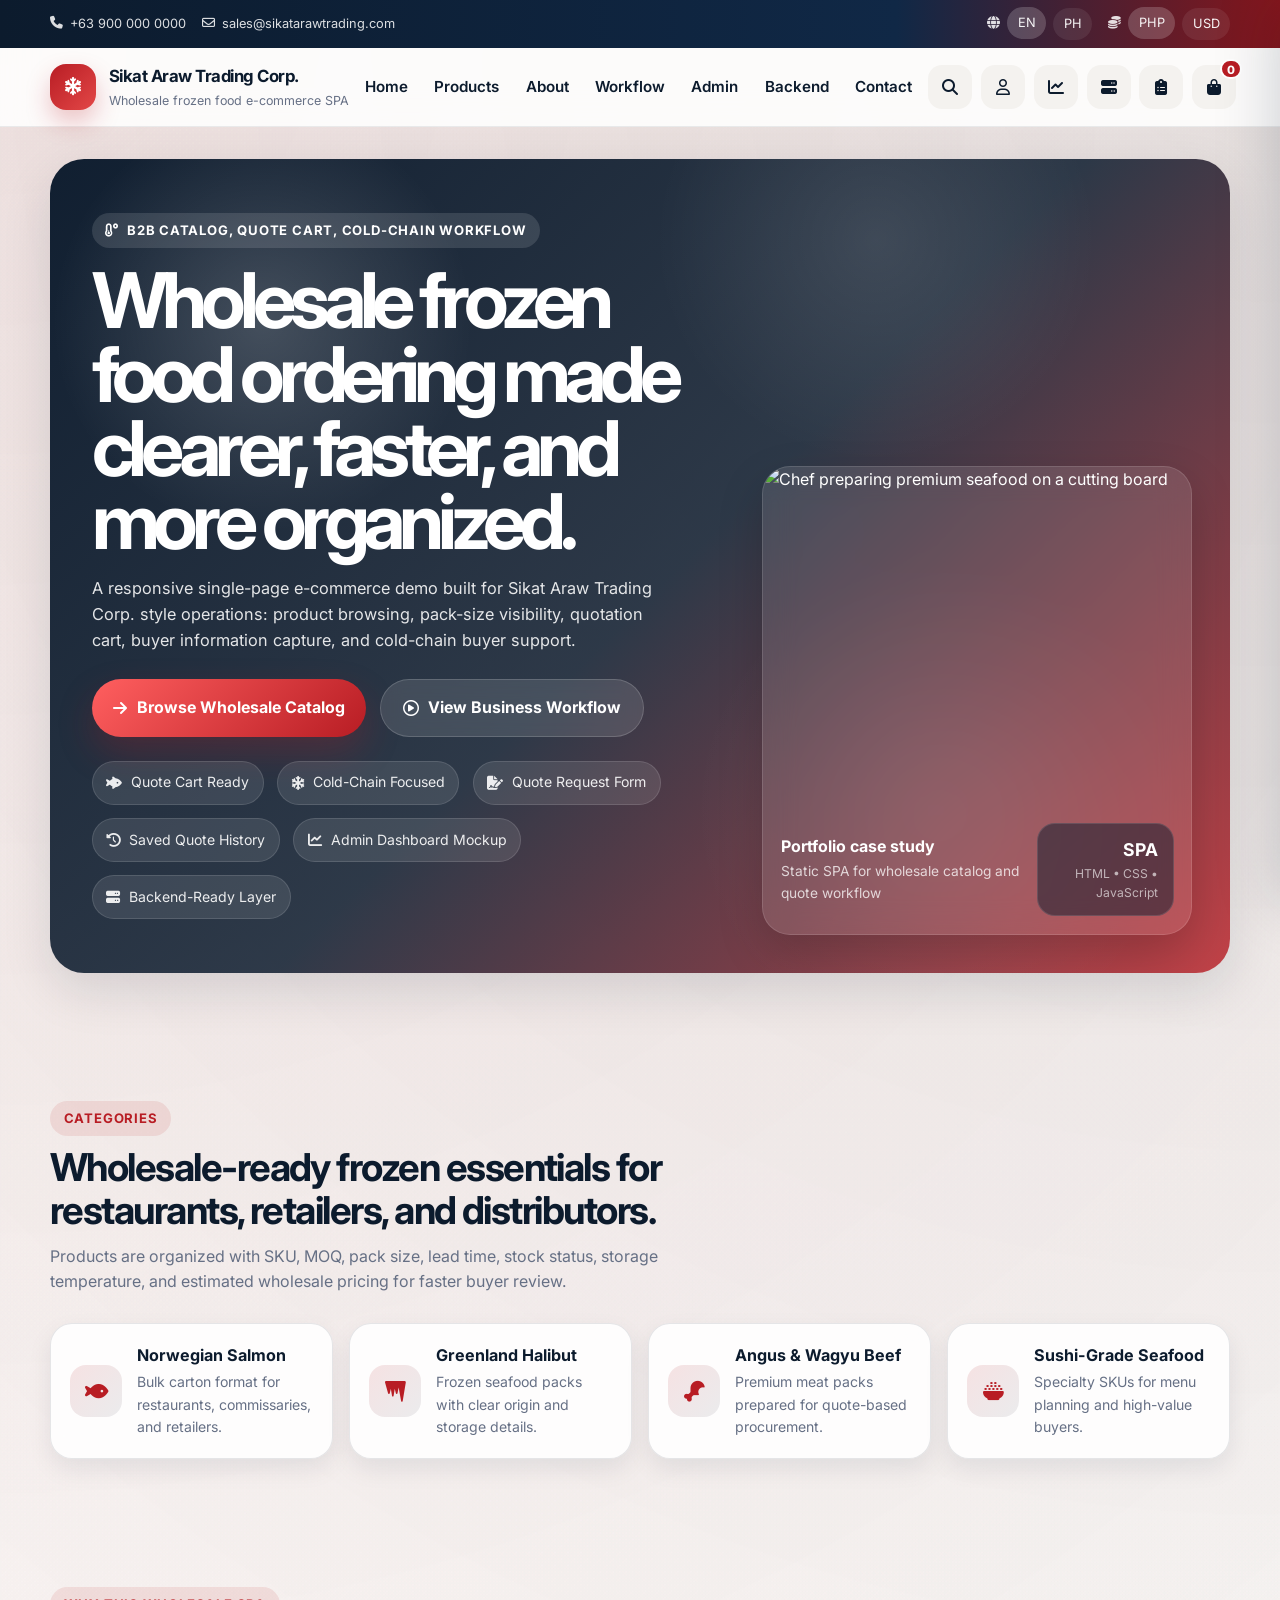
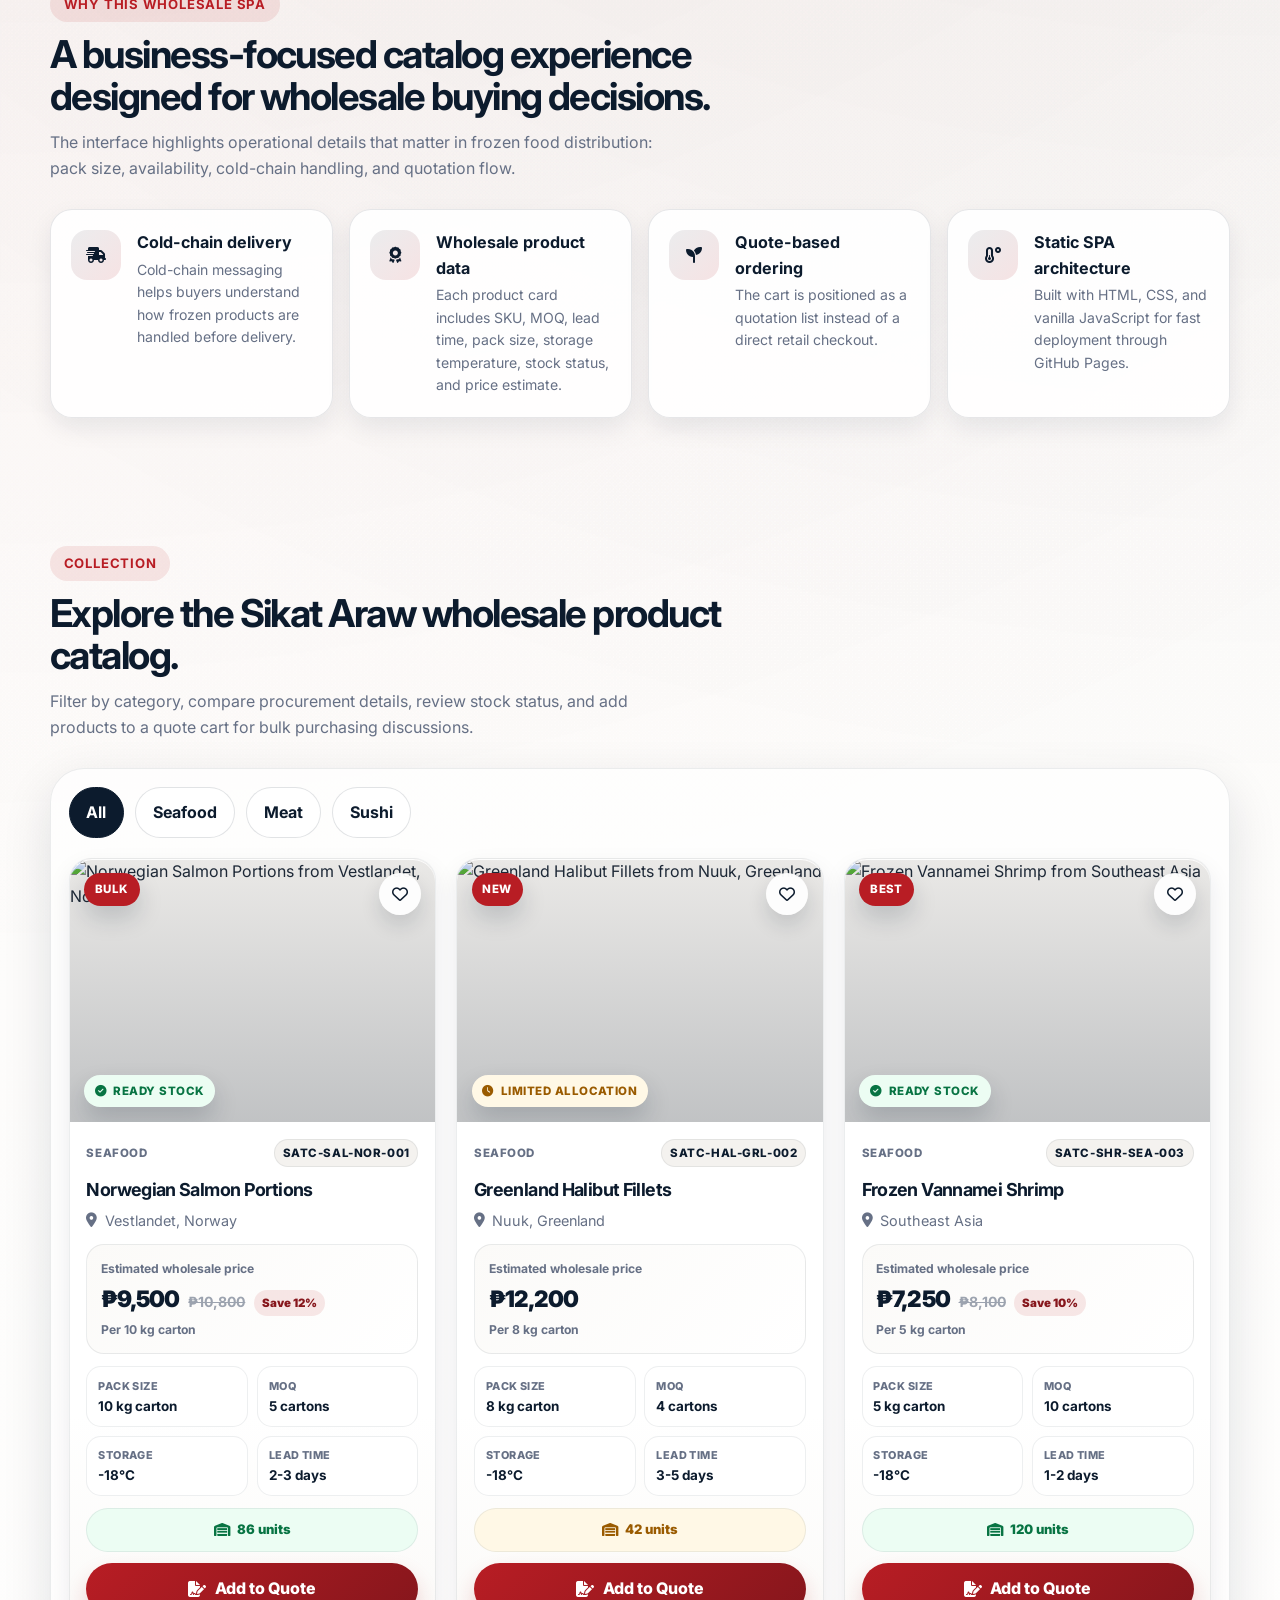
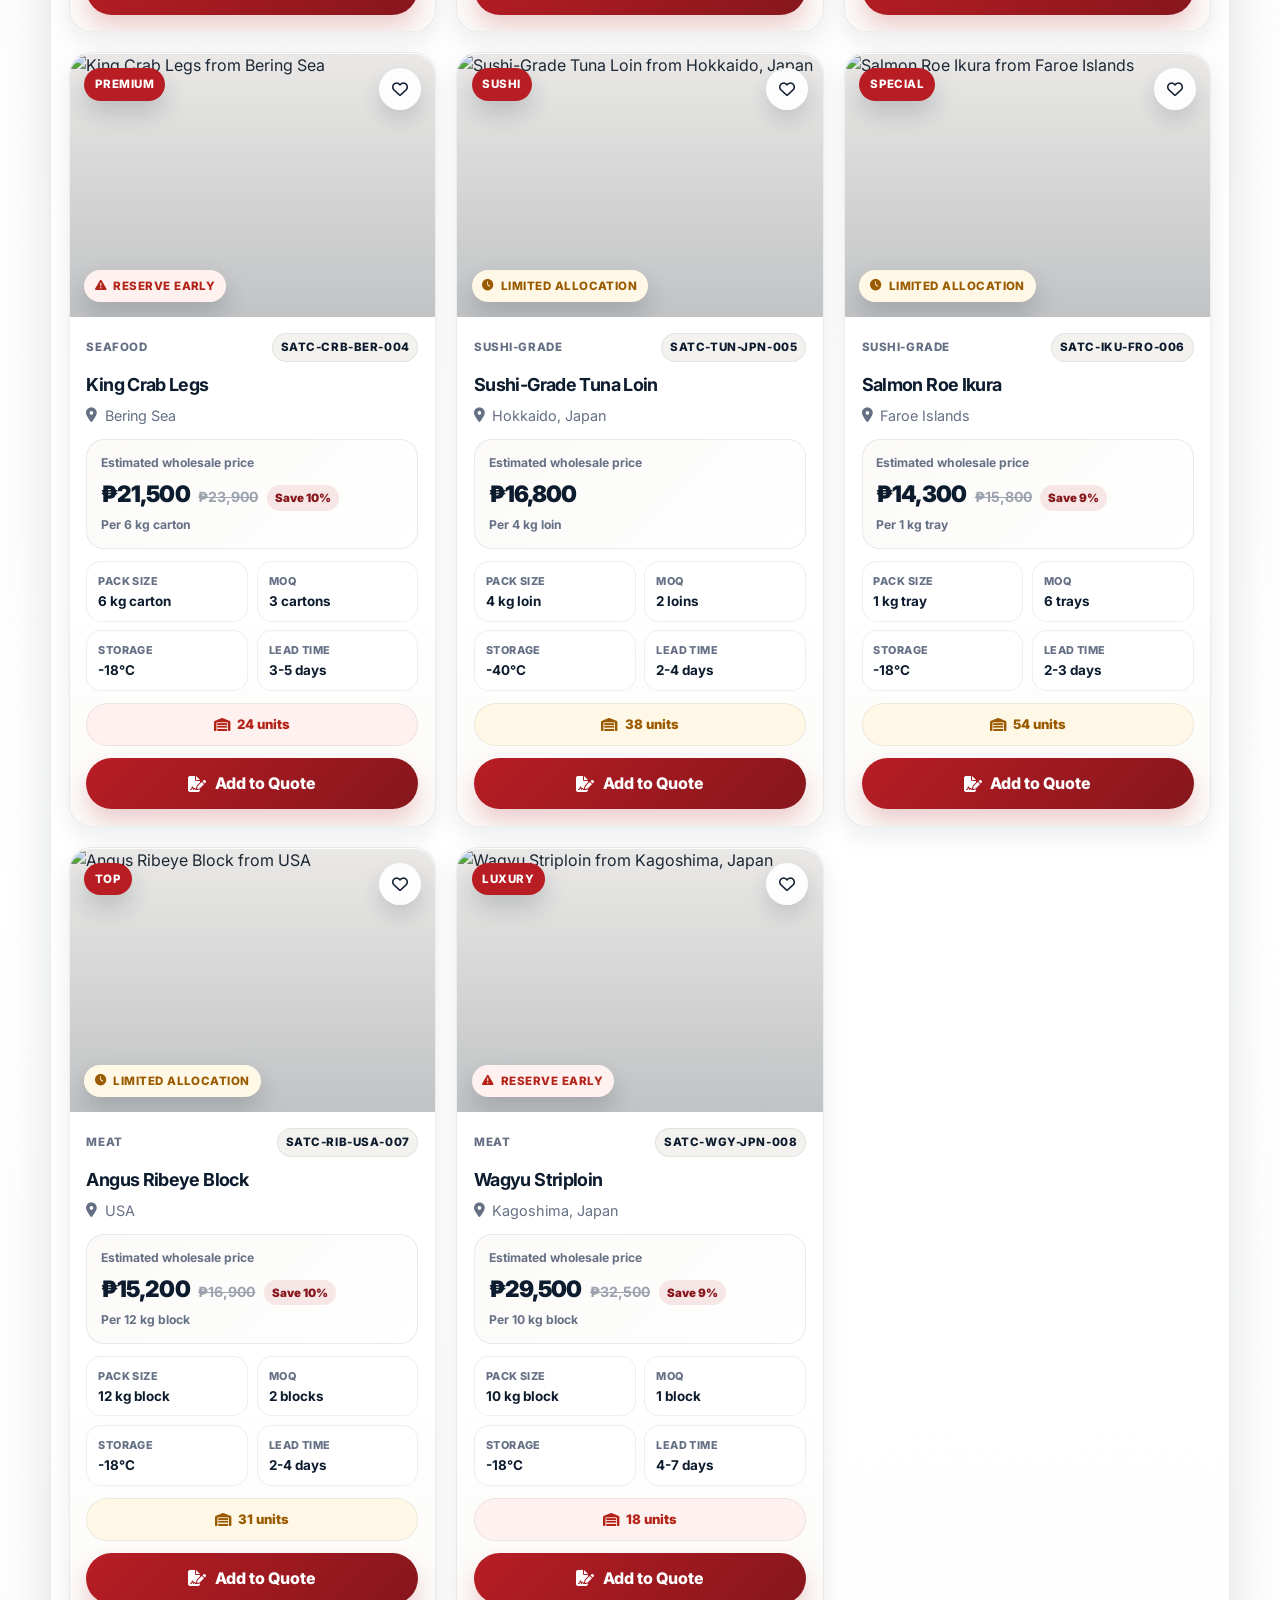
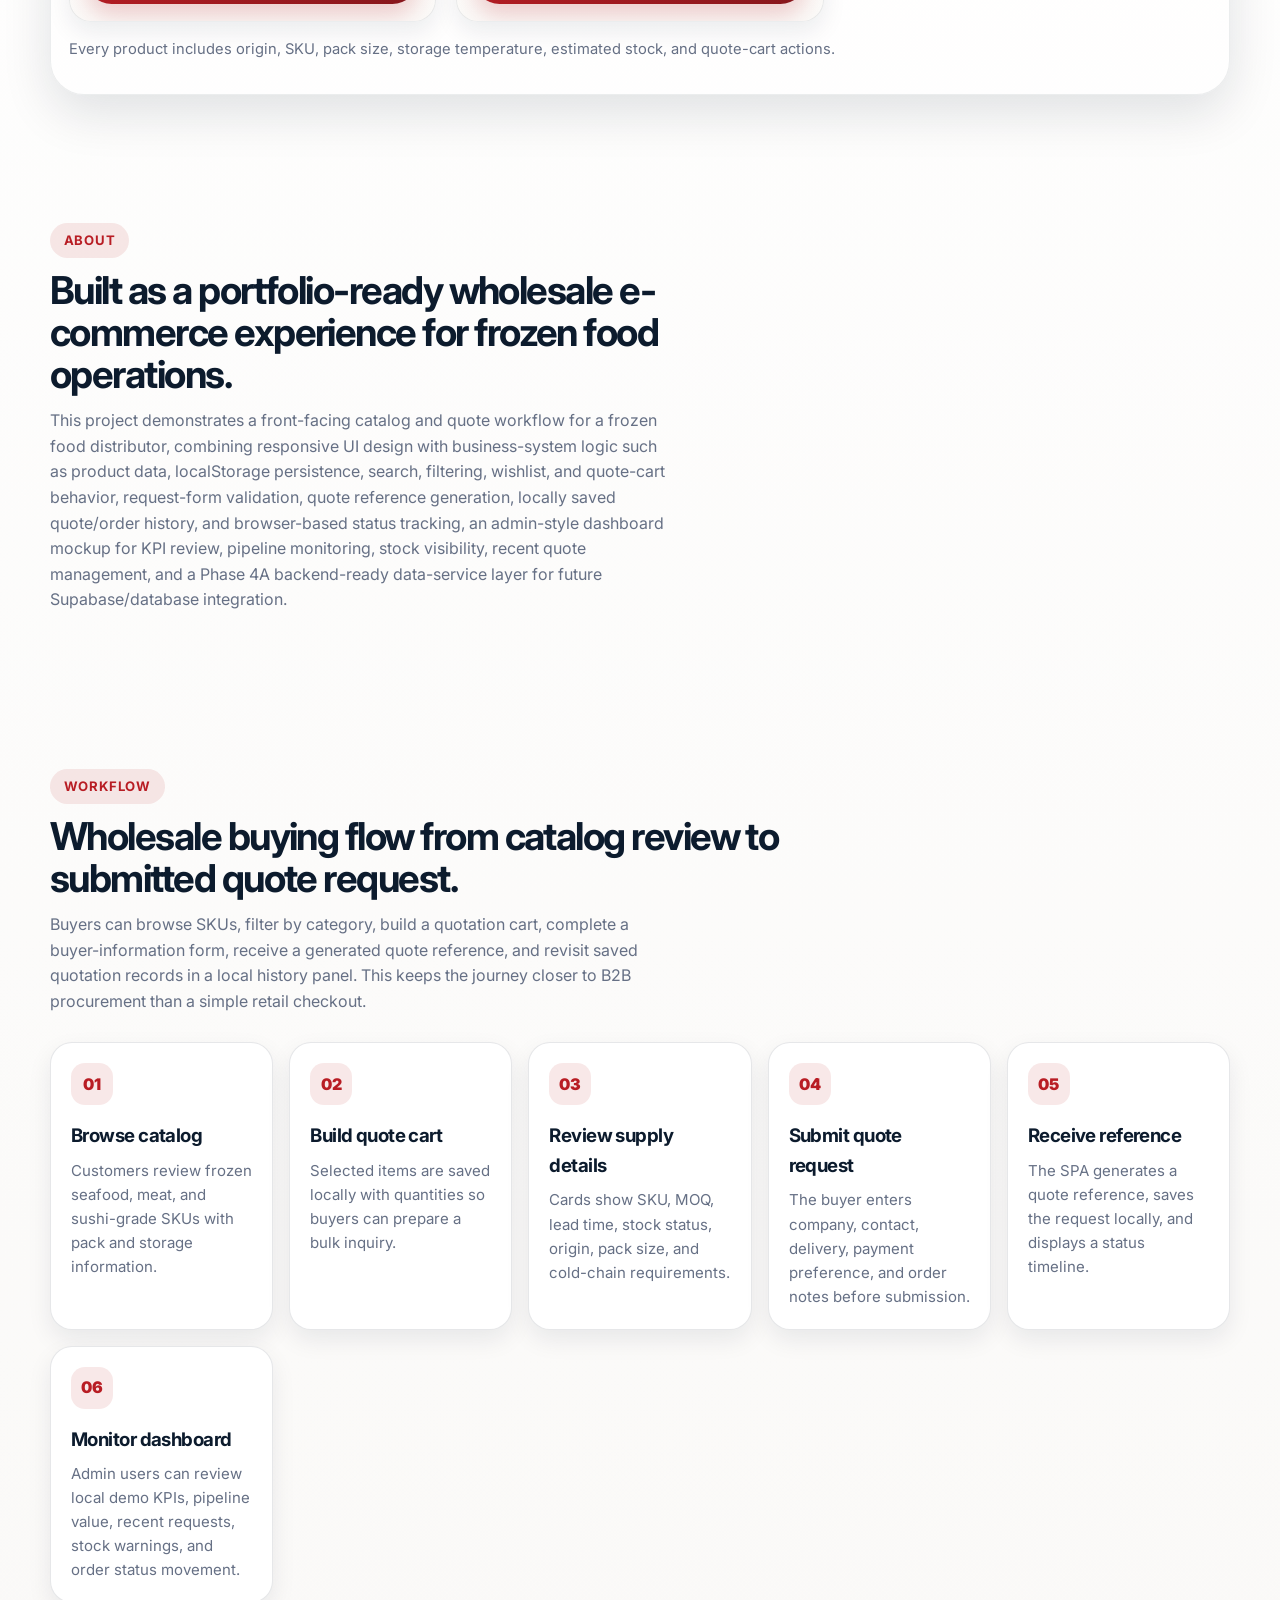
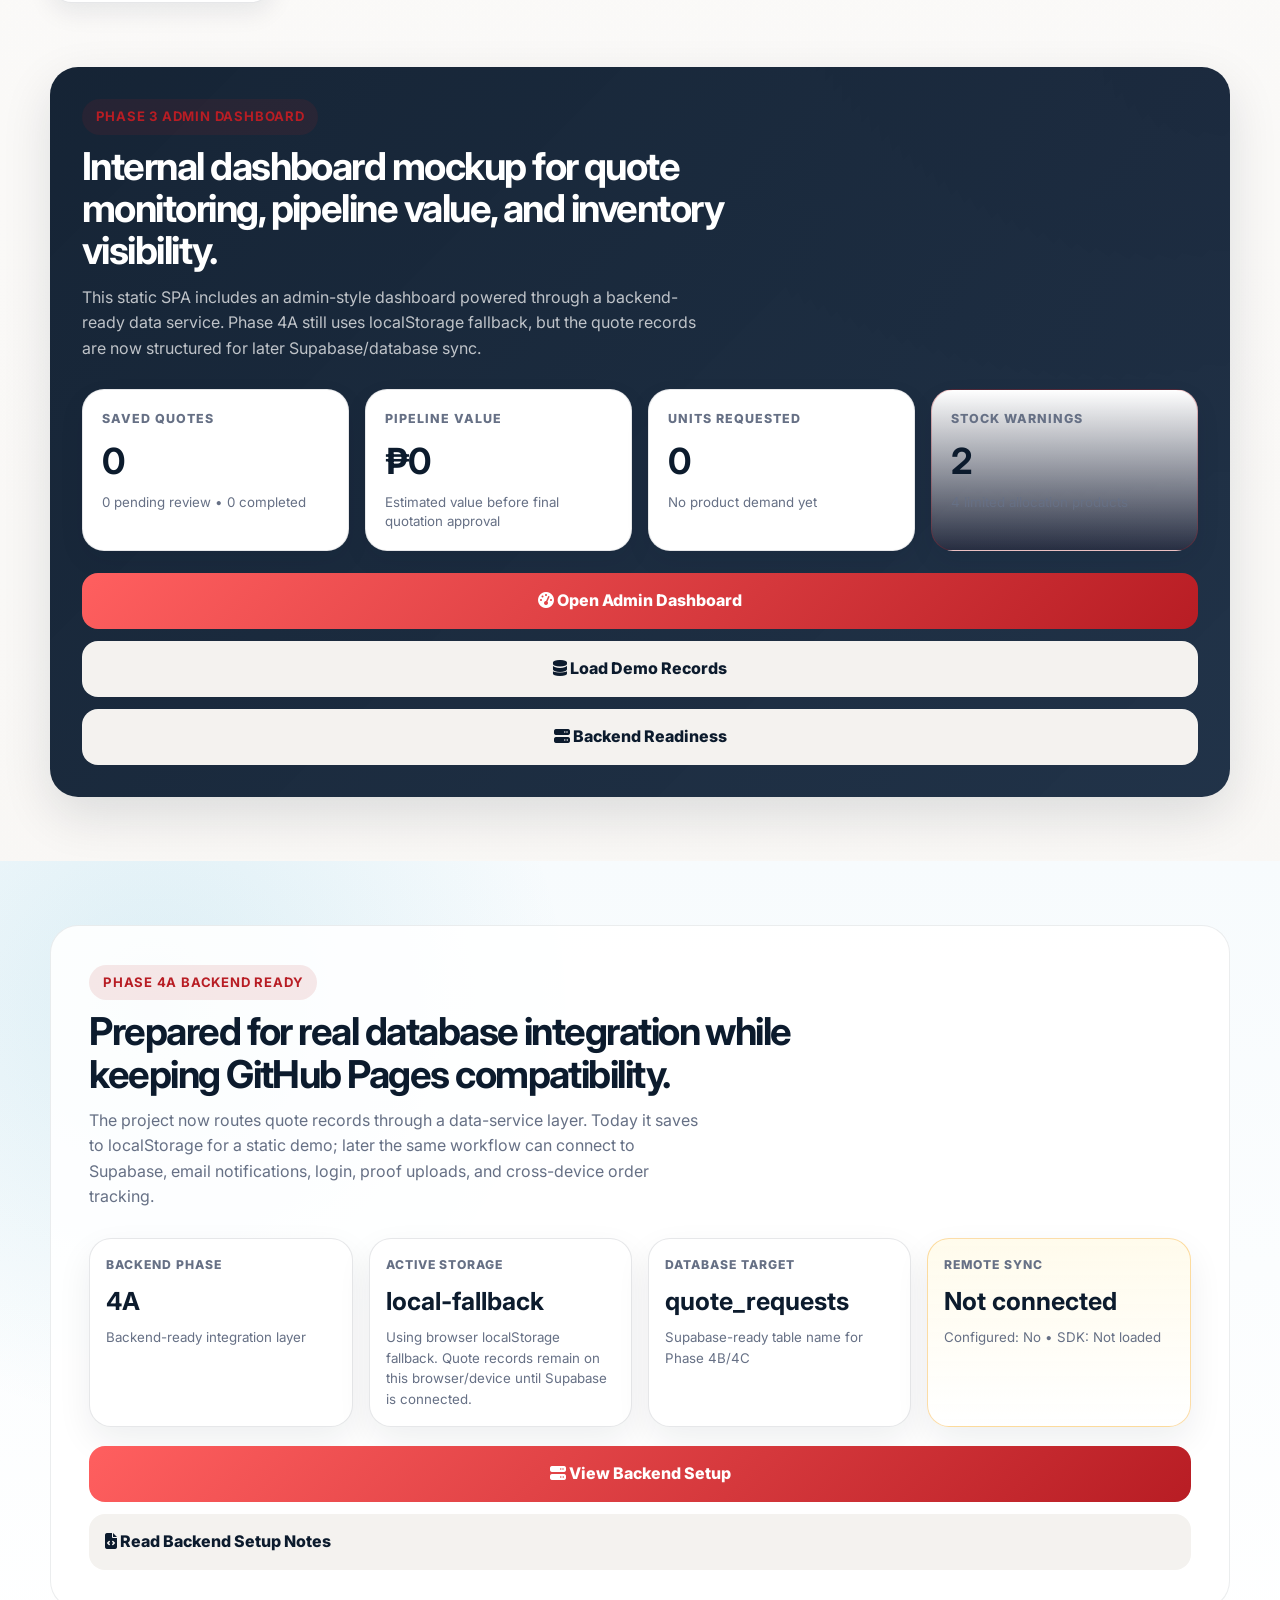
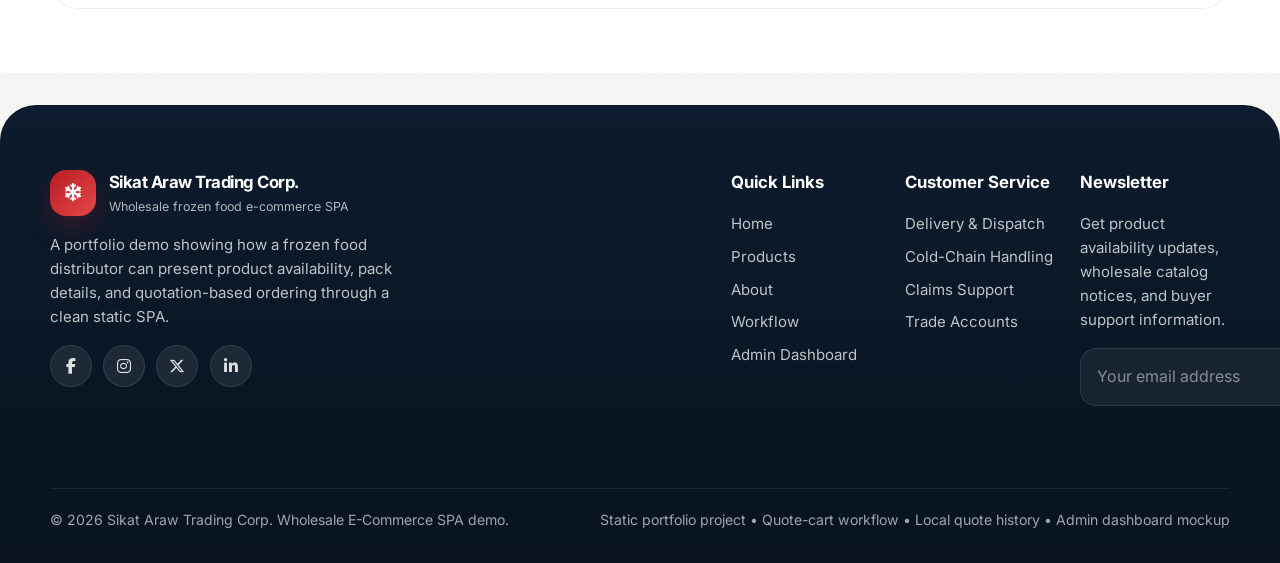
==== index.html @ 6fb75669 "Add files via upload" ====
<!DOCTYPE html>
<html lang="en">
<head>
  <meta charset="UTF-8" />
  <meta name="viewport" content="width=device-width, initial-scale=1.0" />
  <title>Sikat Araw Trading Corp. | Wholesale E-Commerce SPA</title>
  <meta name="description" content="A portfolio-ready wholesale e-commerce SPA for frozen food distribution, quote requests, product catalog browsing, and cold-chain purchasing workflows." />
  <meta name="theme-color" content="#0c1b2d" />
  <meta property="og:title" content="Sikat Araw Trading Corp. | Wholesale E-Commerce SPA" />
  <meta property="og:description" content="Wholesale frozen food catalog with quote-cart workflow, product availability details, and cold-chain buyer support." />
  <meta property="og:type" content="website" />
  <meta name="author" content="John Eric Malonosan" />
  <link rel="preconnect" href="https://fonts.googleapis.com">
  <link rel="preconnect" href="https://fonts.gstatic.com" crossorigin>
  <link href="https://fonts.googleapis.com/css2?family=Inter:wght@400;500;600;700;800;900&display=swap" rel="stylesheet">
  <link rel="stylesheet" href="https://cdnjs.cloudflare.com/ajax/libs/font-awesome/6.5.2/css/all.min.css" referrerpolicy="no-referrer" />
  <link rel="stylesheet" href="assets/css/styles.css" />
</head>
<body>
  <header class="site-header">
    <div class="utility-bar">
      <div class="container">
        <div class="utility-group">
          <a class="utility-link" href="tel:+639000000000"><i class="fa-solid fa-phone"></i> +63 900 000 0000</a>
          <a class="utility-link" href="mailto:sales@sikatarawtrading.com"><i class="fa-regular fa-envelope"></i> sales@sikatarawtrading.com</a>
        </div>
        <div class="utility-group">
          <div class="switcher" aria-label="Language switcher">
            <i class="fa-solid fa-globe"></i>
            <button type="button" class="active" data-language="EN" aria-pressed="true">EN</button>
            <button type="button" data-language="PH" aria-pressed="false">PH</button>
          </div>
          <div class="switcher" aria-label="Currency switcher">
            <i class="fa-solid fa-coins"></i>
            <button type="button" class="active" data-currency="PHP" aria-pressed="true">PHP</button>
            <button type="button" data-currency="USD" aria-pressed="false">USD</button>
          </div>
        </div>
      </div>
    </div>

    <nav class="main-nav">
      <div class="container">
        <a class="brand" href="#home" aria-label="Sikat Araw Trading Corp. home">
          <span class="brand-mark"><i class="fa-solid fa-snowflake"></i></span>
          <span class="brand-text">
            <strong>Sikat Araw Trading Corp.</strong>
            <span>Wholesale frozen food e-commerce SPA</span>
          </span>
        </a>

        <button class="menu-toggle" type="button" aria-label="Toggle navigation" aria-expanded="false" aria-controls="navLinks">
          <i class="fa-solid fa-bars"></i>
        </button>

        <ul class="nav-links" id="navLinks">
          <li><a href="#home">Home</a></li>
          <li><a href="#products">Products</a></li>
          <li><a href="#about">About</a></li>
          <li><a href="#workflow">Workflow</a></li>
          <li><a href="#admin">Admin</a></li>
          <li><a href="#backend">Backend</a></li>
          <li><a href="#contact">Contact</a></li>
        </ul>

        <div class="nav-actions" aria-label="Quick actions">
          <button class="icon-btn" id="searchButton" type="button" aria-label="Search products" aria-controls="searchModal">
            <i class="fa-solid fa-magnifying-glass"></i>
          </button>
          <button class="icon-btn" id="accountButton" type="button" aria-label="Trade account information" aria-controls="infoModal">
            <i class="fa-regular fa-user"></i>
          </button>
          <button class="icon-btn" id="adminButton" type="button" aria-label="Open admin dashboard mockup" aria-controls="adminDashboardModal">
            <i class="fa-solid fa-chart-line"></i>
          </button>
          <button class="icon-btn" id="backendButton" type="button" aria-label="Open backend readiness panel" aria-controls="backendModal">
            <i class="fa-solid fa-server"></i>
          </button>
          <button class="icon-btn" id="historyButton" type="button" aria-label="Open saved quote history" aria-controls="quoteHistoryModal">
            <i class="fa-solid fa-clipboard-list"></i>
          </button>
          <button class="icon-btn" id="cartButton" type="button" aria-label="Open quote cart" aria-controls="cartDrawer" aria-expanded="false">
            <i class="fa-solid fa-bag-shopping"></i>
            <span class="cart-badge" id="cartBadge">0</span>
          </button>
        </div>
      </div>
    </nav>
  </header>

  <main id="home">
    <section class="hero">
      <div class="container">
        <div class="hero-shell">
          <div class="hero-grid">
            <div class="hero-copy">
              <span class="eyebrow"><i class="fa-solid fa-temperature-low"></i> B2B catalog, quote cart, cold-chain workflow</span>
              <h1>Wholesale frozen food ordering made clearer, faster, and more organized.</h1>
              <p>
                A responsive single-page e-commerce demo built for Sikat Araw Trading Corp. style operations: product browsing, pack-size visibility, quotation cart, buyer information capture, and cold-chain buyer support.
              </p>
              <div class="hero-actions">
                <a class="pill-btn primary" href="#products"><i class="fa-solid fa-arrow-right"></i> Browse Wholesale Catalog</a>
                <a class="pill-btn outline" href="#workflow"><i class="fa-regular fa-circle-play"></i> View Business Workflow</a>
              </div>
              <div class="hero-points" aria-label="Key value propositions">
                <span class="hero-point"><i class="fa-solid fa-fish-fins"></i> Quote Cart Ready</span>
                <span class="hero-point"><i class="fa-solid fa-snowflake"></i> Cold-Chain Focused</span>
                <span class="hero-point"><i class="fa-solid fa-file-signature"></i> Quote Request Form</span>
                <span class="hero-point"><i class="fa-solid fa-clock-rotate-left"></i> Saved Quote History</span>
                <span class="hero-point"><i class="fa-solid fa-chart-line"></i> Admin Dashboard Mockup</span>
                <span class="hero-point"><i class="fa-solid fa-server"></i> Backend-Ready Layer</span>
              </div>
            </div>

            <div class="hero-visual">
              <div class="hero-card">
                <img src="https://images.unsplash.com/photo-1519708227418-c8fd9a32b7a2?auto=format&fit=crop&w=1200&q=80" alt="Chef preparing premium seafood on a cutting board" />
                <div class="hero-card-footer">
                  <div>
                    <strong>Portfolio case study</strong>
                    <span>Static SPA for wholesale catalog and quote workflow</span>
                  </div>
                  <div class="hero-stat">
                    <strong>SPA</strong>
                    <span>HTML • CSS • JavaScript</span>
                  </div>
                </div>
              </div>
            </div>
          </div>
        </div>
      </div>
    </section>

    <section class="section" aria-labelledby="categories-title">
      <div class="container">
        <div class="section-heading">
          <span class="eyebrow">Categories</span>
          <h2 id="categories-title">Wholesale-ready frozen essentials for restaurants, retailers, and distributors.</h2>
          <p>Products are organized with SKU, MOQ, pack size, lead time, stock status, storage temperature, and estimated wholesale pricing for faster buyer review.</p>
        </div>

        <div class="category-grid">
          <article class="category-card">
            <div class="category-icon"><i class="fa-solid fa-fish"></i></div>
            <div>
              <h3>Norwegian Salmon</h3>
              <p>Bulk carton format for restaurants, commissaries, and retailers.</p>
            </div>
          </article>
          <article class="category-card">
            <div class="category-icon"><i class="fa-solid fa-icicles"></i></div>
            <div>
              <h3>Greenland Halibut</h3>
              <p>Frozen seafood packs with clear origin and storage details.</p>
            </div>
          </article>
          <article class="category-card">
            <div class="category-icon"><i class="fa-solid fa-drumstick-bite"></i></div>
            <div>
              <h3>Angus & Wagyu Beef</h3>
              <p>Premium meat packs prepared for quote-based procurement.</p>
            </div>
          </article>
          <article class="category-card">
            <div class="category-icon"><i class="fa-solid fa-bowl-rice"></i></div>
            <div>
              <h3>Sushi-Grade Seafood</h3>
              <p>Specialty SKUs for menu planning and high-value buyers.</p>
            </div>
          </article>
        </div>
      </div>
    </section>

    <section class="section" aria-labelledby="benefits-title">
      <div class="container">
        <div class="section-heading">
          <span class="eyebrow">Why this wholesale SPA</span>
          <h2 id="benefits-title">A business-focused catalog experience designed for wholesale buying decisions.</h2>
          <p>The interface highlights operational details that matter in frozen food distribution: pack size, availability, cold-chain handling, and quotation flow.</p>
        </div>

        <div class="benefit-grid">
          <article class="benefit-card">
            <div class="benefit-icon"><i class="fa-solid fa-truck-fast"></i></div>
            <div>
              <h3>Cold-chain delivery</h3>
              <p>Cold-chain messaging helps buyers understand how frozen products are handled before delivery.</p>
            </div>
          </article>
          <article class="benefit-card">
            <div class="benefit-icon"><i class="fa-solid fa-award"></i></div>
            <div>
              <h3>Wholesale product data</h3>
              <p>Each product card includes SKU, MOQ, lead time, pack size, storage temperature, stock status, and price estimate.</p>
            </div>
          </article>
          <article class="benefit-card">
            <div class="benefit-icon"><i class="fa-solid fa-seedling"></i></div>
            <div>
              <h3>Quote-based ordering</h3>
              <p>The cart is positioned as a quotation list instead of a direct retail checkout.</p>
            </div>
          </article>
          <article class="benefit-card">
            <div class="benefit-icon"><i class="fa-solid fa-temperature-low"></i></div>
            <div>
              <h3>Static SPA architecture</h3>
              <p>Built with HTML, CSS, and vanilla JavaScript for fast deployment through GitHub Pages.</p>
            </div>
          </article>
        </div>
      </div>
    </section>

    <section class="section" id="products" aria-labelledby="products-title">
      <div class="container">
        <div class="section-heading">
          <span class="eyebrow">Collection</span>
          <h2 id="products-title">Explore the Sikat Araw wholesale product catalog.</h2>
          <p>Filter by category, compare procurement details, review stock status, and add products to a quote cart for bulk purchasing discussions.</p>
        </div>

        <div class="collection-wrap">
          <div class="tabs" role="tablist" aria-label="Product categories">
            <button class="tab-btn active" type="button" role="tab" aria-selected="true" data-filter="all">All</button>
            <button class="tab-btn" type="button" role="tab" aria-selected="false" data-filter="seafood">Seafood</button>
            <button class="tab-btn" type="button" role="tab" aria-selected="false" data-filter="meat">Meat</button>
            <button class="tab-btn" type="button" role="tab" aria-selected="false" data-filter="sushi">Sushi</button>
          </div>

          <div class="product-grid" id="productGrid" aria-live="polite"></div>
          <p class="filter-note">Every product includes origin, SKU, pack size, storage temperature, estimated stock, and quote-cart actions.</p>
        </div>
      </div>
    </section>

    <section class="section" id="about">
      <div class="container">
        <div class="section-heading">
          <span class="eyebrow">About</span>
          <h2>Built as a portfolio-ready wholesale e-commerce experience for frozen food operations.</h2>
          <p>This project demonstrates a front-facing catalog and quote workflow for a frozen food distributor, combining responsive UI design with business-system logic such as product data, localStorage persistence, search, filtering, wishlist, and quote-cart behavior, request-form validation, quote reference generation, locally saved quote/order history, and browser-based status tracking, an admin-style dashboard mockup for KPI review, pipeline monitoring, stock visibility, recent quote management, and a Phase 4A backend-ready data-service layer for future Supabase/database integration.</p>
        </div>
      </div>
    </section>

    <section class="section" id="workflow">
      <div class="container">
        <div class="section-heading">
          <span class="eyebrow">Workflow</span>
          <h2>Wholesale buying flow from catalog review to submitted quote request.</h2>
          <p>Buyers can browse SKUs, filter by category, build a quotation cart, complete a buyer-information form, receive a generated quote reference, and revisit saved quotation records in a local history panel. This keeps the journey closer to B2B procurement than a simple retail checkout.</p>
        </div>

        <div class="workflow-grid" aria-label="Wholesale workflow steps">
          <article class="workflow-card">
            <span>01</span>
            <h3>Browse catalog</h3>
            <p>Customers review frozen seafood, meat, and sushi-grade SKUs with pack and storage information.</p>
          </article>
          <article class="workflow-card">
            <span>02</span>
            <h3>Build quote cart</h3>
            <p>Selected items are saved locally with quantities so buyers can prepare a bulk inquiry.</p>
          </article>
          <article class="workflow-card">
            <span>03</span>
            <h3>Review supply details</h3>
            <p>Cards show SKU, MOQ, lead time, stock status, origin, pack size, and cold-chain requirements.</p>
          </article>
          <article class="workflow-card">
            <span>04</span>
            <h3>Submit quote request</h3>
            <p>The buyer enters company, contact, delivery, payment preference, and order notes before submission.</p>
          </article>
          <article class="workflow-card">
            <span>05</span>
            <h3>Receive reference</h3>
            <p>The SPA generates a quote reference, saves the request locally, and displays a status timeline.</p>
          </article>
          <article class="workflow-card">
            <span>06</span>
            <h3>Monitor dashboard</h3>
            <p>Admin users can review local demo KPIs, pipeline value, recent requests, stock warnings, and order status movement.</p>
          </article>
        </div>
      </div>
    </section>

    <section class="section admin-section" id="admin" aria-labelledby="admin-title">
      <div class="container">
        <div class="admin-surface">
          <div class="section-heading left-align">
            <span class="eyebrow">Phase 3 Admin Dashboard</span>
            <h2 id="admin-title">Internal dashboard mockup for quote monitoring, pipeline value, and inventory visibility.</h2>
            <p>This static SPA includes an admin-style dashboard powered through a backend-ready data service. Phase 4A still uses localStorage fallback, but the quote records are now structured for later Supabase/database sync.</p>
          </div>

          <div class="admin-preview-grid" id="adminPreviewGrid" aria-live="polite">
            <article class="admin-preview-card skeleton-card"><span>Saved Quotes</span><strong>0</strong><small>Submit or load demo data to populate this dashboard.</small></article>
            <article class="admin-preview-card skeleton-card"><span>Pipeline Value</span><strong>₱0</strong><small>Estimated quote value from local records.</small></article>
            <article class="admin-preview-card skeleton-card"><span>Pending Review</span><strong>0</strong><small>Quotes before approval/completion.</small></article>
            <article class="admin-preview-card skeleton-card"><span>Stock Warnings</span><strong>0</strong><small>Products needing allocation attention.</small></article>
          </div>

          <div class="admin-section-actions">
            <button class="checkout-btn" id="dashboardOpenButton" type="button"><i class="fa-solid fa-gauge-high"></i> Open Admin Dashboard</button>
            <button class="secondary-btn" id="dashboardSeedButton" type="button"><i class="fa-solid fa-database"></i> Load Demo Records</button>
            <button class="secondary-btn" id="backendSectionButton" type="button" onclick="document.getElementById('backendButton')?.click()"><i class="fa-solid fa-server"></i> Backend Readiness</button>
          </div>
        </div>
      </div>
    </section>

    <section class="section backend-section" id="backend" aria-labelledby="backend-title">
      <div class="container">
        <div class="backend-surface">
          <div class="section-heading left-align">
            <span class="eyebrow">Phase 4A Backend Ready</span>
            <h2 id="backend-title">Prepared for real database integration while keeping GitHub Pages compatibility.</h2>
            <p>The project now routes quote records through a data-service layer. Today it saves to localStorage for a static demo; later the same workflow can connect to Supabase, email notifications, login, proof uploads, and cross-device order tracking.</p>
          </div>

          <div class="backend-status-grid" id="backendStatusGrid" aria-live="polite">
            <article class="backend-status-card skeleton-card"><span>Backend Phase</span><strong>4A</strong><small>Loading status...</small></article>
            <article class="backend-status-card skeleton-card"><span>Active Storage</span><strong>Local</strong><small>Loading status...</small></article>
            <article class="backend-status-card skeleton-card"><span>Database Target</span><strong>quote_requests</strong><small>Loading status...</small></article>
            <article class="backend-status-card skeleton-card"><span>Remote Sync</span><strong>Pending</strong><small>Loading status...</small></article>
          </div>

          <div class="backend-actions">
            <button class="checkout-btn" id="backendDetailsButton" type="button" onclick="document.getElementById('backendButton')?.click()"><i class="fa-solid fa-server"></i> View Backend Setup</button>
            <a class="secondary-btn" href="docs/backend-setup.md"><i class="fa-solid fa-file-code"></i> Read Backend Setup Notes</a>
          </div>
        </div>
      </div>
    </section>
  </main>

  <footer class="site-footer" id="contact">
    <div class="container">
      <div class="footer-grid">
        <div class="footer-brand">
          <a class="brand" href="#home" aria-label="Sikat Araw Trading Corp. home">
            <span class="brand-mark"><i class="fa-solid fa-snowflake"></i></span>
            <span class="brand-text">
              <strong style="color:#fff;">Sikat Araw Trading Corp.</strong>
              <span style="color:rgba(255,255,255,0.68);">Wholesale frozen food e-commerce SPA</span>
            </span>
          </a>
          <p style="margin:1rem 0 0;">
            A portfolio demo showing how a frozen food distributor can present product availability, pack details, and quotation-based ordering through a clean static SPA.
          </p>
          <div class="socials" aria-label="Social media">
            <a href="#contact" aria-label="Facebook"><i class="fa-brands fa-facebook-f"></i></a>
            <a href="#contact" aria-label="Instagram"><i class="fa-brands fa-instagram"></i></a>
            <a href="#contact" aria-label="X"><i class="fa-brands fa-x-twitter"></i></a>
            <a href="#contact" aria-label="LinkedIn"><i class="fa-brands fa-linkedin-in"></i></a>
          </div>
        </div>

        <div class="footer-columns">
          <nav class="footer-links" aria-label="Quick links">
            <h4>Quick Links</h4>
            <ul>
              <li><a href="#home">Home</a></li>
              <li><a href="#products">Products</a></li>
              <li><a href="#about">About</a></li>
              <li><a href="#workflow">Workflow</a></li>
              <li><a href="#admin">Admin Dashboard</a></li>
            </ul>
          </nav>

          <nav class="footer-links" aria-label="Customer service">
            <h4>Customer Service</h4>
            <ul>
              <li><a href="#contact" data-info="shipping">Delivery & Dispatch</a></li>
              <li><a href="#contact" data-info="cold-chain">Cold-Chain Handling</a></li>
              <li><a href="#contact" data-info="returns">Claims Support</a></li>
              <li><a href="#contact" data-info="trade">Trade Accounts</a></li>
            </ul>
          </nav>

          <div class="newsletter">
            <h4>Newsletter</h4>
            <p>Get product availability updates, wholesale catalog notices, and buyer support information.</p>
            <form class="newsletter-form">
              <input type="email" id="newsletterEmail" placeholder="Your email address" aria-label="Email address" required />
              <button type="submit">Subscribe</button>
            </form>
            <p class="newsletter-message" id="newsletterMessage" role="status" aria-live="polite"></p>
          </div>
        </div>
      </div>

      <div class="footer-bottom">
        <span>© 2026 Sikat Araw Trading Corp. Wholesale E-Commerce SPA demo.</span>
        <span>Static portfolio project • Quote-cart workflow • Local quote history • Admin dashboard mockup</span>
      </div>
    </div>
  </footer>


  <div class="cart-overlay" id="cartOverlay" hidden></div>
  <aside class="cart-drawer" id="cartDrawer" aria-labelledby="cartTitle" aria-hidden="true">
    <div class="drawer-header">
      <h2 id="cartTitle">Quote Cart</h2>
      <button class="drawer-close" id="closeCart" type="button" aria-label="Close quote cart">
        <i class="fa-solid fa-xmark"></i>
      </button>
    </div>
    <div class="drawer-body" id="cartItems" aria-live="polite"></div>
    <div class="drawer-footer">
      <div class="drawer-total">
        <span>Estimated Subtotal</span>
        <span id="cartSubtotal">₱0</span>
      </div>
      <button class="checkout-btn" id="checkoutButton" type="button">Prepare Wholesale Quote</button>
      <button class="secondary-btn" id="historyDrawerButton" type="button">View Saved Quotes</button>
      <button class="secondary-btn" id="clearCartButton" type="button">Clear Quote Cart</button>
    </div>
  </aside>

  <div class="modal-overlay" id="modalOverlay" hidden></div>
  <section class="modal" id="searchModal" aria-labelledby="searchTitle" aria-hidden="true">
    <div class="modal-header">
      <h2 id="searchTitle">Search Wholesale Products</h2>
      <button class="modal-close" type="button" data-close-modal aria-label="Close search">
        <i class="fa-solid fa-xmark"></i>
      </button>
    </div>
    <div class="modal-body">
      <form class="search-form" id="searchForm">
        <input id="searchInput" type="search" placeholder="Search SKU, salmon, tuna, wagyu, shrimp..." aria-label="Search product catalog" />
        <div class="search-actions">
          <button class="checkout-btn" type="submit">Search</button>
          <button class="secondary-btn" id="clearSearchButton" type="button">Clear Search</button>
        </div>
      </form>
    </div>
  </section>

  <section class="modal" id="infoModal" aria-labelledby="infoTitle" aria-hidden="true">
    <div class="modal-header">
      <h2 id="infoTitle">Trade Account</h2>
      <button class="modal-close" type="button" data-close-modal aria-label="Close information panel">
        <i class="fa-solid fa-xmark"></i>
      </button>
    </div>
    <div class="modal-body" id="infoBody">
      <p>Trade buyers can request quotations, delivery details, product availability, and account setup support through sales@sikatarawtrading.com.</p>
    </div>
  </section>

  <section class="modal quote-modal" id="quoteModal" aria-labelledby="quoteTitle" aria-hidden="true">
    <div class="modal-header">
      <div>
        <span class="modal-kicker">Phase 1 workflow</span>
        <h2 id="quoteTitle">Request Wholesale Quote</h2>
      </div>
      <button class="modal-close" type="button" data-close-modal aria-label="Close quote request form">
        <i class="fa-solid fa-xmark"></i>
      </button>
    </div>
    <div class="modal-body">
      <div class="quote-intro">
        <i class="fa-solid fa-file-signature"></i>
        <div>
          <strong>Submit a front-end quotation request.</strong>
          <p>This demo saves quote requests locally in your browser, generates a reference number, and adds a searchable quote/order history panel. Backend email, payment, login, and inventory sync can be added in a later phase.</p>
        </div>
      </div>

      <div class="quote-summary" id="quoteSummary" aria-live="polite"></div>

      <form class="quote-form" id="quoteForm">
        <div class="form-grid">
          <label>
            <span>Buyer Name *</span>
            <input type="text" name="buyerName" placeholder="Juan Dela Cruz" required />
          </label>
          <label>
            <span>Company Name *</span>
            <input type="text" name="companyName" placeholder="Restaurant / Retail / Distributor" required />
          </label>
          <label>
            <span>Email Address *</span>
            <input type="email" name="email" placeholder="buyer@company.com" required />
          </label>
          <label>
            <span>Mobile Number *</span>
            <input type="tel" name="phone" placeholder="+63 9XX XXX XXXX" required />
          </label>
          <label>
            <span>Business Type *</span>
            <select name="businessType" required>
              <option value="">Select business type</option>
              <option>Restaurant / Café</option>
              <option>Hotel / Catering</option>
              <option>Retail Store</option>
              <option>Distributor / Reseller</option>
              <option>Institutional Buyer</option>
              <option>Other</option>
            </select>
          </label>
          <label>
            <span>Preferred Payment *</span>
            <select name="paymentMethod" required>
              <option value="">Select payment option</option>
              <option>Bank Transfer</option>
              <option>GCash</option>
              <option>Maya</option>
              <option>Cash on Delivery</option>
              <option>Credit Terms / Existing Account</option>
            </select>
          </label>
          <label>
            <span>Preferred Delivery Date</span>
            <input type="date" name="deliveryDate" />
          </label>
          <label>
            <span>Delivery Location *</span>
            <input type="text" name="deliveryLocation" placeholder="City / area / branch address" required />
          </label>
        </div>
        <label>
          <span>Order Notes</span>
          <textarea name="notes" rows="4" placeholder="Add product substitutions, delivery window, PO number, or handling instructions."></textarea>
        </label>
        <div class="form-actions">
          <button class="checkout-btn" type="submit"><i class="fa-solid fa-paper-plane"></i> Submit Quote Request</button>
          <button class="secondary-btn" type="button" data-close-modal>Cancel</button>
        </div>
      </form>

      <div class="quote-confirmation" id="quoteConfirmation" hidden></div>
    </div>
  </section>



  <section class="modal history-modal" id="quoteHistoryModal" aria-labelledby="quoteHistoryTitle" aria-hidden="true">
    <div class="modal-header">
      <div>
        <span class="modal-kicker">Phase 2 workflow</span>
        <h2 id="quoteHistoryTitle">Saved Quote / Order History</h2>
      </div>
      <button class="modal-close" type="button" data-close-modal aria-label="Close quote history">
        <i class="fa-solid fa-xmark"></i>
      </button>
    </div>
    <div class="modal-body">
      <div class="quote-intro history-intro">
        <i class="fa-solid fa-clock-rotate-left"></i>
        <div>
          <strong>Review locally saved quote requests.</strong>
          <p>This Phase 2 panel simulates buyer/order history using localStorage. Search references, filter by status, restore a previous request to the quote cart, export demo records, or advance mock order status.</p>
        </div>
      </div>

      <div class="history-toolbar" aria-label="Quote history controls">
        <label>
          <span>Search history</span>
          <input type="search" id="historySearchInput" placeholder="Search reference, buyer, company, SKU, or location" />
        </label>
        <label>
          <span>Status filter</span>
          <select id="historyStatusFilter">
            <option value="all">All statuses</option>
            <option value="Quote Submitted">Quote Submitted</option>
            <option value="Under Review">Under Review</option>
            <option value="Quotation Sent">Quotation Sent</option>
            <option value="Awaiting Approval">Awaiting Approval</option>
            <option value="Approved / Sales Order Created">Approved / Sales Order Created</option>
            <option value="Completed">Completed</option>
          </select>
        </label>
      </div>

      <div class="history-summary-bar">
        <strong id="quoteHistoryCount">0 saved quote requests</strong>
        <div class="history-summary-actions">
          <button class="secondary-btn compact-btn" type="button" id="exportHistoryButton"><i class="fa-solid fa-file-export"></i> Export JSON</button>
          <button class="secondary-btn compact-btn danger" type="button" id="clearHistoryButton"><i class="fa-regular fa-trash-can"></i> Clear History</button>
        </div>
      </div>

      <div class="history-list" id="quoteHistoryList" aria-live="polite"></div>
    </div>
  </section>



  <section class="modal admin-modal" id="adminDashboardModal" aria-labelledby="adminDashboardTitle" aria-hidden="true">
    <div class="modal-header">
      <div>
        <span class="modal-kicker">Phase 3 + 4A workflow</span>
        <h2 id="adminDashboardTitle">Admin Dashboard Mockup</h2>
      </div>
      <button class="modal-close" type="button" data-close-modal aria-label="Close admin dashboard">
        <i class="fa-solid fa-xmark"></i>
      </button>
    </div>
    <div class="modal-body">
      <div class="quote-intro admin-intro">
        <i class="fa-solid fa-chart-line"></i>
        <div>
          <strong>LocalStorage-powered business dashboard.</strong>
          <p>This Phase 3 dashboard now reads from the Phase 4A data-service layer. It still runs locally for GitHub Pages, but the storage logic is separated so Supabase/database sync can be connected later.</p>
        </div>
      </div>

      <div class="admin-toolbar" aria-label="Admin dashboard controls">
        <button class="checkout-btn compact-btn" type="button" id="refreshDashboardButton"><i class="fa-solid fa-rotate"></i> Refresh Dashboard</button>
        <button class="secondary-btn compact-btn" type="button" id="seedDemoDataButton"><i class="fa-solid fa-database"></i> Load Demo Records</button>
        <button class="secondary-btn compact-btn" type="button" id="exportDashboardButton"><i class="fa-solid fa-file-csv"></i> Export CSV</button>
        <button class="secondary-btn compact-btn" type="button" id="openHistoryFromDashboardButton"><i class="fa-solid fa-clipboard-list"></i> Manage Quotes</button>
        <button class="secondary-btn compact-btn" type="button" id="openBackendFromDashboardButton"><i class="fa-solid fa-server"></i> Backend Status</button>
      </div>

      <div class="admin-kpi-grid" id="adminKpiGrid" aria-live="polite"></div>

      <div class="admin-panel-grid">
        <section class="admin-panel" aria-labelledby="pipelineTitle">
          <div class="admin-panel-header">
            <h3 id="pipelineTitle">Quote / Order Pipeline</h3>
            <span>Status distribution</span>
          </div>
          <div class="admin-status-pipeline" id="adminStatusPipeline"></div>
        </section>

        <section class="admin-panel" aria-labelledby="stockTitle">
          <div class="admin-panel-header">
            <h3 id="stockTitle">Product Stock Overview</h3>
            <span>Catalog availability</span>
          </div>
          <div class="admin-stock-list" id="adminStockOverview"></div>
        </section>
      </div>

      <section class="admin-panel" aria-labelledby="recentOrdersTitle">
        <div class="admin-panel-header">
          <h3 id="recentOrdersTitle">Recent Quote Requests</h3>
          <span>Latest local demo records</span>
        </div>
        <div class="admin-table-wrap">
          <table class="admin-table">
            <thead>
              <tr>
                <th>Reference</th>
                <th>Buyer / Company</th>
                <th>Status</th>
                <th>SKUs</th>
                <th>Units</th>
                <th>Subtotal</th>
              </tr>
            </thead>
            <tbody id="adminRecentTable"></tbody>
          </table>
        </div>
      </section>
    </div>
  </section>


  <section class="modal backend-modal" id="backendModal" aria-labelledby="backendModalTitle" aria-hidden="true">
    <div class="modal-header">
      <div>
        <span class="modal-kicker">Phase 4A integration layer</span>
        <h2 id="backendModalTitle">Backend Readiness Panel</h2>
      </div>
      <button class="modal-close" type="button" data-close-modal aria-label="Close backend readiness panel">
        <i class="fa-solid fa-xmark"></i>
      </button>
    </div>
    <div class="modal-body">
      <div class="quote-intro backend-intro">
        <i class="fa-solid fa-server"></i>
        <div>
          <strong>Database-ready, still safe for static GitHub Pages.</strong>
          <p>Quote records now pass through <code>assets/js/backend-service.js</code>. The active implementation uses localStorage fallback, while the schema and service boundary prepare the project for Supabase in Phase 4B/4C.</p>
        </div>
      </div>

      <div class="backend-status-grid" id="backendModalStatusGrid" aria-live="polite"></div>

      <div class="backend-setup-grid">
        <article class="backend-setup-card">
          <h3>What Phase 4A added</h3>
          <ul>
            <li>Backend configuration file</li>
            <li>Quote-request data service</li>
            <li>LocalStorage fallback adapter</li>
            <li>Sync-status labels on saved quotes</li>
            <li>Supabase table schema placeholder</li>
          </ul>
        </article>
        <article class="backend-setup-card">
          <h3>Next backend steps</h3>
          <ul>
            <li>Create a Supabase project</li>
            <li>Create the <code>quote_requests</code> table</li>
            <li>Add environment/config values</li>
            <li>Connect quote submit to remote insert</li>
            <li>Connect admin dashboard to remote records</li>
          </ul>
        </article>
      </div>

      <section class="admin-panel backend-sql-panel" aria-labelledby="backendSqlTitle">
        <div class="admin-panel-header">
          <h3 id="backendSqlTitle">Supabase table draft</h3>
          <button class="secondary-btn compact-btn" type="button" id="copyBackendSqlButton"><i class="fa-regular fa-copy"></i> Copy SQL</button>
        </div>
        <pre class="code-block"><code id="backendSqlBlock"></code></pre>
      </section>
    </div>
  </section>

  <div class="toast" id="toast" role="status" aria-live="polite"></div>
  <script src="assets/js/products.js"></script>
  <script src="assets/js/backend-service.js"></script>
  <script src="assets/js/app.js"></script>
</body>
</html>
---- assets/css/styles.css ----
:root {
  --primary: #b81d24;
  --primary-dark: #86161c;
  --navy: #0c1b2d;
  --navy-2: #13263d;
  --warm-gray: #f4f2ef;
  --warm-gray-2: #e7e1da;
  --white: #ffffff;
  --text: #1e2937;
  --muted: #667085;
  --border: rgba(12, 27, 45, 0.1);
  --shadow: 0 18px 50px rgba(12, 27, 45, 0.12);
  --shadow-sm: 0 10px 24px rgba(12, 27, 45, 0.08);
  --radius-xl: 28px;
  --radius-lg: 22px;
  --radius-md: 16px;
  --radius-sm: 12px;
  --container: 1180px;
}

* {
  box-sizing: border-box;
}

html {
  scroll-behavior: smooth;
}

body {
  margin: 0;
  font-family: "Inter", sans-serif;
  color: var(--text);
  background:
    radial-gradient(circle at top left, rgba(184, 29, 36, 0.08), transparent 30%),
    radial-gradient(circle at top right, rgba(12, 27, 45, 0.08), transparent 28%),
    linear-gradient(180deg, #f9f7f4 0%, #ffffff 48%, #f6f4f1 100%);
  line-height: 1.6;
  overflow-x: hidden;
}

img {
  max-width: 100%;
  display: block;
}

a {
  color: inherit;
  text-decoration: none;
}

button,
input {
  font: inherit;
}

button:focus-visible,
a:focus-visible,
input:focus-visible {
  outline: 3px solid rgba(184, 29, 36, 0.35);
  outline-offset: 3px;
}

.container {
  width: min(calc(100% - 2rem), var(--container));
  margin: 0 auto;
}

.section {
  padding: 4rem 0;
}

.eyebrow {
  display: inline-flex;
  align-items: center;
  gap: 0.5rem;
  padding: 0.45rem 0.85rem;
  border-radius: 999px;
  background: rgba(184, 29, 36, 0.1);
  color: var(--primary);
  font-size: 0.82rem;
  font-weight: 700;
  letter-spacing: 0.06em;
  text-transform: uppercase;
}

.section-heading {
  max-width: 760px;
  margin-bottom: 1.75rem;
}

.section-heading h2 {
  margin: 0.65rem 0 0.8rem;
  color: var(--navy);
  font-size: clamp(1.7rem, 3vw, 3rem);
  line-height: 1.1;
  letter-spacing: -0.04em;
}

.section-heading p {
  margin: 0;
  color: var(--muted);
  font-size: 1rem;
  max-width: 62ch;
}

/* Header */
.site-header {
  position: sticky;
  top: 0;
  z-index: 1000;
  backdrop-filter: blur(16px);
  background: rgba(255, 255, 255, 0.86);
  border-bottom: 1px solid rgba(12, 27, 45, 0.08);
}

.utility-bar {
  background: linear-gradient(90deg, var(--navy), #102846 70%, var(--primary-dark));
  color: rgba(255, 255, 255, 0.9);
  font-size: 0.8rem;
}

.utility-bar .container {
  display: flex;
  align-items: center;
  justify-content: space-between;
  gap: 1rem;
  padding: 0.5rem 0;
  flex-wrap: wrap;
}

.utility-group {
  display: flex;
  align-items: center;
  gap: 1rem;
  flex-wrap: wrap;
}

.utility-link,
.switcher {
  display: inline-flex;
  align-items: center;
  gap: 0.45rem;
  opacity: 0.95;
}

.switcher button {
  border: 0;
  background: rgba(255, 255, 255, 0.08);
  color: #fff;
  border-radius: 999px;
  padding: 0.35rem 0.65rem;
  cursor: pointer;
  transition: transform 180ms ease, background 180ms ease;
}

.switcher button:hover,
.switcher button.active,
.switcher button[aria-pressed="true"] {
  transform: translateY(-1px);
  background: rgba(255, 255, 255, 0.2);
}

.main-nav {
  position: relative;
  padding: 0.95rem 0;
}

.main-nav .container {
  display: grid;
  grid-template-columns: auto 1fr auto;
  align-items: center;
  gap: 1rem;
}

.brand {
  display: inline-flex;
  align-items: center;
  gap: 0.8rem;
  min-width: max-content;
}

.brand-mark {
  width: 46px;
  height: 46px;
  border-radius: 16px;
  display: grid;
  place-items: center;
  background: linear-gradient(135deg, var(--primary), #e34747);
  color: #fff;
  box-shadow: 0 12px 25px rgba(184, 29, 36, 0.25);
  font-size: 1.15rem;
}

.brand-text strong {
  display: block;
  color: var(--navy);
  font-size: 1.05rem;
  letter-spacing: -0.03em;
}

.brand-text span {
  display: block;
  color: var(--muted);
  font-size: 0.78rem;
  margin-top: 0.08rem;
}

.menu-toggle {
  display: none;
  justify-self: end;
  border: 0;
  width: 46px;
  height: 46px;
  border-radius: 14px;
  background: var(--warm-gray);
  color: var(--navy);
  cursor: pointer;
  transition: transform 180ms ease, box-shadow 180ms ease;
}

.menu-toggle:hover {
  transform: translateY(-1px);
  box-shadow: var(--shadow-sm);
}

.nav-links {
  display: flex;
  align-items: center;
  justify-content: center;
  gap: 1.65rem;
  margin: 0;
  padding: 0;
  list-style: none;
}

.nav-links a {
  color: var(--navy);
  font-weight: 600;
  font-size: 0.95rem;
  position: relative;
}

.nav-links a::after {
  content: "";
  position: absolute;
  left: 0;
  bottom: -0.35rem;
  width: 100%;
  height: 2px;
  transform: scaleX(0);
  transform-origin: center;
  background: var(--primary);
  transition: transform 180ms ease;
}

.nav-links a:hover::after {
  transform: scaleX(1);
}

.nav-actions {
  display: flex;
  align-items: center;
  gap: 0.55rem;
}

.icon-btn {
  position: relative;
  border: 0;
  width: 44px;
  height: 44px;
  border-radius: 14px;
  background: var(--warm-gray);
  color: var(--navy);
  cursor: pointer;
  display: grid;
  place-items: center;
  transition: transform 180ms ease, box-shadow 180ms ease, background 180ms ease;
}

.icon-btn:hover,
.pill-btn:hover,
.add-btn:hover,
.product-card:hover,
.category-card:hover,
.benefit-card:hover {
  transform: translateY(-3px);
  box-shadow: var(--shadow-sm);
}

.icon-btn:hover {
  background: #fff;
}

.cart-badge {
  position: absolute;
  top: -6px;
  right: -6px;
  min-width: 20px;
  height: 20px;
  padding: 0 0.32rem;
  border-radius: 999px;
  background: var(--primary);
  color: #fff;
  font-size: 0.72rem;
  font-weight: 800;
  display: grid;
  place-items: center;
  border: 2px solid #fff;
  transform-origin: center;
}

.cart-badge.bump {
  animation: badgeScale 320ms ease;
}

@keyframes badgeScale {
  0% { transform: scale(1); }
  35% { transform: scale(1.35); }
  100% { transform: scale(1); }
}

/* Hero */
.hero {
  padding: 2rem 0 4rem;
}

.hero-shell {
  position: relative;
  overflow: hidden;
  border-radius: 34px;
  background:
    linear-gradient(135deg, rgba(12, 27, 45, 0.98), rgba(12, 27, 45, 0.85) 52%, rgba(184, 29, 36, 0.82)),
    url("https://images.unsplash.com/photo-1547592180-85f173990554?auto=format&fit=crop&w=1600&q=80") center/cover;
  color: #fff;
  box-shadow: var(--shadow);
}

.hero-shell::before {
  content: "";
  position: absolute;
  inset: 0;
  background:
    radial-gradient(circle at 18% 20%, rgba(255, 255, 255, 0.18), transparent 18%),
    radial-gradient(circle at 70% 10%, rgba(255, 255, 255, 0.1), transparent 20%),
    radial-gradient(circle at 75% 80%, rgba(255, 255, 255, 0.08), transparent 22%);
  pointer-events: none;
}

.hero-grid {
  position: relative;
  display: grid;
  gap: 2rem;
  padding: 1.5rem;
}

.hero-copy {
  align-self: center;
  max-width: 640px;
  padding: 1rem 0.25rem 1rem 0.25rem;
}

.hero-copy .eyebrow {
  background: rgba(255, 255, 255, 0.12);
  color: #fff;
}

.hero-copy h1 {
  margin: 1rem 0 1rem;
  font-size: clamp(2.45rem, 6vw, 5.1rem);
  line-height: 0.96;
  letter-spacing: -0.08em;
  text-wrap: balance;
}

.hero-copy p {
  margin: 0 0 1.6rem;
  max-width: 58ch;
  color: rgba(255, 255, 255, 0.88);
  font-size: 1.02rem;
}

.hero-actions {
  display: flex;
  flex-wrap: wrap;
  gap: 0.85rem;
  margin-bottom: 1.5rem;
}

.pill-btn {
  display: inline-flex;
  align-items: center;
  gap: 0.6rem;
  border: 0;
  padding: 0.95rem 1.35rem;
  border-radius: 999px;
  font-weight: 700;
  cursor: pointer;
  transition: transform 180ms ease, box-shadow 180ms ease, background 180ms ease, color 180ms ease;
}

.pill-btn.primary {
  background: linear-gradient(135deg, #ff5f5f, var(--primary));
  color: #fff;
  box-shadow: 0 16px 35px rgba(184, 29, 36, 0.25);
}

.pill-btn.outline {
  background: rgba(255, 255, 255, 0.12);
  color: #fff;
  border: 1px solid rgba(255, 255, 255, 0.16);
  backdrop-filter: blur(10px);
}

.hero-points {
  display: flex;
  flex-wrap: wrap;
  gap: 0.85rem;
}

.hero-point {
  display: inline-flex;
  align-items: center;
  gap: 0.55rem;
  padding: 0.6rem 0.85rem;
  border-radius: 999px;
  background: rgba(255, 255, 255, 0.1);
  border: 1px solid rgba(255, 255, 255, 0.12);
  color: rgba(255, 255, 255, 0.9);
  font-size: 0.88rem;
}

.hero-visual {
  position: relative;
  display: grid;
  place-items: end;
  min-height: 360px;
}

.hero-card {
  width: min(100%, 430px);
  background: rgba(255, 255, 255, 0.11);
  border: 1px solid rgba(255, 255, 255, 0.12);
  backdrop-filter: blur(16px);
  border-radius: 28px;
  overflow: hidden;
  box-shadow: 0 18px 45px rgba(0, 0, 0, 0.18);
  margin-top: auto;
}

.hero-card img {
  width: 100%;
  height: 340px;
  object-fit: cover;
}

.hero-card-footer {
  padding: 1rem 1.1rem 1.15rem;
  display: flex;
  align-items: center;
  justify-content: space-between;
  gap: 1rem;
}

.hero-card-footer strong {
  display: block;
  font-size: 1rem;
}

.hero-card-footer span {
  display: block;
  color: rgba(255, 255, 255, 0.76);
  font-size: 0.86rem;
}

.hero-stat {
  padding: 0.75rem 0.95rem;
  border-radius: 18px;
  background: rgba(12, 27, 45, 0.5);
  border: 1px solid rgba(255, 255, 255, 0.12);
  text-align: right;
  min-width: 120px;
}

.hero-stat strong {
  display: block;
  font-size: 1.1rem;
}

.hero-stat span {
  display: block;
  font-size: 0.76rem;
  opacity: 0.82;
}

/* Categories */
.category-grid {
  display: grid;
  grid-template-columns: repeat(2, minmax(0, 1fr));
  gap: 1rem;
}

.category-card,
.benefit-card,
.product-card {
  background: rgba(255, 255, 255, 0.88);
  border: 1px solid var(--border);
  border-radius: var(--radius-lg);
  box-shadow: var(--shadow-sm);
  transition: transform 180ms ease, box-shadow 180ms ease, border-color 180ms ease;
}

.category-card {
  padding: 1.2rem;
  display: flex;
  align-items: center;
  gap: 0.9rem;
  min-height: 104px;
}

.category-icon {
  width: 52px;
  height: 52px;
  flex: 0 0 auto;
  border-radius: 16px;
  display: grid;
  place-items: center;
  background: linear-gradient(135deg, rgba(184, 29, 36, 0.12), rgba(12, 27, 45, 0.08));
  color: var(--primary);
  font-size: 1.3rem;
}

.category-card h3,
.benefit-card h3 {
  margin: 0 0 0.15rem;
  color: var(--navy);
  font-size: 1.01rem;
}

.category-card p,
.benefit-card p {
  margin: 0;
  color: var(--muted);
  font-size: 0.88rem;
}

/* Benefits */
.benefit-grid {
  display: grid;
  grid-template-columns: 1fr;
  gap: 1rem;
}

.benefit-card {
  padding: 1.25rem;
  display: flex;
  gap: 1rem;
  align-items: flex-start;
}

.benefit-card .benefit-icon {
  width: 50px;
  height: 50px;
  border-radius: 16px;
  background: linear-gradient(135deg, rgba(12, 27, 45, 0.08), rgba(184, 29, 36, 0.12));
  display: grid;
  place-items: center;
  color: var(--navy);
  flex: 0 0 auto;
}

/* Products */
.collection-wrap {
  background: rgba(255, 255, 255, 0.66);
  border: 1px solid rgba(12, 27, 45, 0.08);
  border-radius: 34px;
  padding: 1.1rem;
  box-shadow: var(--shadow);
}

.tabs {
  display: flex;
  flex-wrap: wrap;
  gap: 0.7rem;
  margin-bottom: 1.2rem;
}

.tab-btn {
  border: 1px solid rgba(12, 27, 45, 0.12);
  background: #fff;
  color: var(--navy);
  border-radius: 999px;
  padding: 0.75rem 1.05rem;
  font-weight: 700;
  cursor: pointer;
  transition: transform 180ms ease, background 180ms ease, color 180ms ease, border-color 180ms ease;
}

.tab-btn.active,
.tab-btn[aria-selected="true"] {
  background: var(--navy);
  color: #fff;
  border-color: var(--navy);
}

.product-grid {
  display: grid;
  grid-template-columns: 1fr;
  gap: 1.25rem;
  align-items: stretch;
}

.product-card {
  overflow: hidden;
  display: flex;
  flex-direction: column;
  position: relative;
  border: 1px solid rgba(12, 27, 45, 0.08);
  background:
    linear-gradient(180deg, #ffffff 0%, #ffffff 72%, #fbfaf8 100%);
  min-height: 100%;
}

.product-card::after {
  content: "";
  position: absolute;
  inset: 0;
  pointer-events: none;
  border-radius: inherit;
  box-shadow: inset 0 1px 0 rgba(255, 255, 255, 0.9);
}

.product-media {
  position: relative;
  aspect-ratio: 1 / 0.72;
  overflow: hidden;
  background: var(--warm-gray);
}

.product-media::after {
  content: "";
  position: absolute;
  inset: 0;
  background: linear-gradient(180deg, rgba(12, 27, 45, 0.05) 0%, rgba(12, 27, 45, 0.26) 100%);
  opacity: 0.85;
}

.product-media img {
  width: 100%;
  height: 100%;
  object-fit: cover;
  transition: transform 420ms ease, filter 420ms ease;
}

.product-card:hover .product-media img {
  transform: scale(1.055);
  filter: saturate(1.05) contrast(1.02);
}

.product-tag,
.stock-ribbon {
  position: absolute;
  z-index: 2;
  border-radius: 999px;
  font-size: 0.72rem;
  font-weight: 800;
  letter-spacing: 0.04em;
  text-transform: uppercase;
  box-shadow: 0 12px 24px rgba(12, 27, 45, 0.18);
}

.product-tag {
  top: 0.9rem;
  left: 0.9rem;
  padding: 0.45rem 0.68rem;
  background: var(--primary);
  color: #fff;
}

.stock-ribbon {
  left: 0.9rem;
  bottom: 0.9rem;
  display: inline-flex;
  align-items: center;
  gap: 0.38rem;
  padding: 0.43rem 0.68rem;
  background: rgba(255, 255, 255, 0.92);
  color: var(--navy);
  backdrop-filter: blur(10px);
}

.stock-ribbon.high,
.stock-pill.high {
  color: #087443;
  background: #ecfdf3;
}

.stock-ribbon.medium,
.stock-pill.medium {
  color: #9a5b00;
  background: #fff8e6;
}

.stock-ribbon.low,
.stock-pill.low {
  color: #b42318;
  background: #fff1f0;
}

.wishlist-btn {
  position: absolute;
  top: 0.9rem;
  right: 0.9rem;
  z-index: 2;
  width: 42px;
  height: 42px;
  border-radius: 999px;
  border: 0;
  background: rgba(255, 255, 255, 0.92);
  color: var(--navy);
  cursor: pointer;
  display: grid;
  place-items: center;
  box-shadow: 0 10px 20px rgba(12, 27, 45, 0.14);
  transition: transform 180ms ease, color 180ms ease, background 180ms ease;
  backdrop-filter: blur(10px);
}

.wishlist-btn:hover {
  transform: translateY(-2px) scale(1.03);
}

.wishlist-btn.active {
  color: var(--primary);
  background: #fff1f2;
}

.product-body {
  padding: 1.05rem;
  display: flex;
  flex-direction: column;
  gap: 0.75rem;
  flex: 1;
}

.product-kicker {
  display: flex;
  align-items: center;
  justify-content: space-between;
  gap: 0.6rem;
  color: var(--muted);
  font-size: 0.72rem;
  font-weight: 800;
  letter-spacing: 0.05em;
  text-transform: uppercase;
}

.product-kicker span:last-child {
  color: var(--navy);
  background: var(--warm-gray);
  border: 1px solid rgba(12, 27, 45, 0.07);
  border-radius: 999px;
  padding: 0.25rem 0.48rem;
  white-space: nowrap;
}

.product-body h3 {
  margin: 0;
  color: var(--navy);
  font-size: clamp(1.02rem, 1.4vw, 1.18rem);
  line-height: 1.22;
  letter-spacing: -0.035em;
}

.origin {
  color: var(--muted);
  font-size: 0.9rem;
  margin-top: -0.25rem;
  display: inline-flex;
  align-items: center;
  gap: 0.45rem;
}

.price-card {
  border: 1px solid rgba(12, 27, 45, 0.08);
  border-radius: 18px;
  padding: 0.85rem;
  background: linear-gradient(135deg, #fbfaf8 0%, #ffffff 100%);
}

.price-label,
.price-note {
  display: block;
  color: var(--muted);
  font-size: 0.76rem;
  font-weight: 700;
}

.price-note {
  margin-top: 0.2rem;
}

.price-row {
  display: flex;
  align-items: baseline;
  gap: 0.55rem;
  flex-wrap: wrap;
  margin-top: 0.18rem;
}

.price {
  color: var(--navy);
  font-weight: 900;
  font-size: clamp(1.2rem, 2vw, 1.42rem);
  letter-spacing: -0.04em;
}

.old-price {
  color: #9ca3af;
  text-decoration: line-through;
  font-weight: 700;
  font-size: 0.88rem;
}

.savings-chip {
  color: var(--primary-dark);
  background: rgba(184, 29, 36, 0.1);
  border-radius: 999px;
  padding: 0.22rem 0.5rem;
  font-size: 0.72rem;
  font-weight: 900;
}

.product-spec-grid {
  display: grid;
  grid-template-columns: repeat(2, minmax(0, 1fr));
  gap: 0.55rem;
}

.spec-item {
  min-width: 0;
  border: 1px solid rgba(12, 27, 45, 0.07);
  border-radius: 15px;
  padding: 0.68rem;
  background: #fff;
}

.spec-item small,
.spec-item strong {
  display: block;
}

.spec-item small {
  color: var(--muted);
  font-size: 0.68rem;
  font-weight: 800;
  letter-spacing: 0.04em;
  text-transform: uppercase;
}

.spec-item strong {
  color: var(--navy);
  font-size: 0.84rem;
  line-height: 1.25;
  margin-top: 0.15rem;
}

.product-meta {
  display: grid;
  grid-template-columns: 1fr;
  gap: 0.7rem;
  margin-top: auto;
}

.stock-pill {
  display: inline-flex;
  align-items: center;
  justify-content: center;
  gap: 0.45rem;
  border-radius: 999px;
  padding: 0.65rem 0.8rem;
  font-size: 0.82rem;
  font-weight: 850;
  border: 1px solid rgba(12, 27, 45, 0.07);
}

.add-btn {
  border: 0;
  border-radius: 999px;
  background: linear-gradient(135deg, var(--primary), var(--primary-dark));
  color: #fff;
  font-weight: 800;
  padding: 0.82rem 1rem;
  cursor: pointer;
  transition: transform 180ms ease, box-shadow 180ms ease, background 180ms ease;
  display: inline-flex;
  align-items: center;
  gap: 0.55rem;
  justify-content: center;
  box-shadow: 0 12px 22px rgba(184, 29, 36, 0.2);
}

.add-btn:hover {
  transform: translateY(-2px);
  box-shadow: 0 16px 30px rgba(184, 29, 36, 0.24);
}

.add-btn.added {
  background: #0f9d58;
  box-shadow: 0 12px 22px rgba(15, 157, 88, 0.18);
}

.count-chip {
  min-width: 2.15rem;
  height: 2.15rem;
  border-radius: 999px;
  background: var(--warm-gray);
  display: grid;
  place-items: center;
  font-weight: 800;
  color: var(--navy);
  flex: 0 0 auto;
}

.filter-note {
  margin-top: 1rem;
  color: var(--muted);
  font-size: 0.92rem;
}

.hidden {
  display: none !important;
}

.product-extra {
  display: grid;
  gap: 0.35rem;
  color: var(--muted);
  font-size: 0.82rem;
  border-top: 1px solid rgba(12, 27, 45, 0.08);
  padding-top: 0.75rem;
}

.product-extra span {
  display: inline-flex;
  align-items: center;
  gap: 0.45rem;
}

.cart-overlay,
.modal-overlay {
  position: fixed;
  inset: 0;
  background: rgba(12, 27, 45, 0.44);
  opacity: 0;
  pointer-events: none;
  transition: opacity 220ms ease;
  z-index: 1400;
}

.cart-overlay.open,
.modal-overlay.open {
  opacity: 1;
  pointer-events: auto;
}

.cart-drawer {
  position: fixed;
  top: 0;
  right: 0;
  width: min(100%, 430px);
  height: 100vh;
  height: 100dvh;
  background: #fff;
  box-shadow: -24px 0 60px rgba(12, 27, 45, 0.2);
  z-index: 1500;
  transform: translateX(105%);
  transition: transform 260ms ease;
  display: grid;
  grid-template-rows: auto 1fr auto;
}

.cart-drawer.open {
  transform: translateX(0);
}

.drawer-header,
.drawer-footer,
.modal-header {
  display: flex;
  align-items: center;
  justify-content: space-between;
  gap: 1rem;
  padding: 1.1rem;
  border-bottom: 1px solid rgba(12, 27, 45, 0.08);
}

.drawer-header h2,
.modal-header h2 {
  margin: 0;
  color: var(--navy);
  font-size: 1.25rem;
}

.drawer-close,
.modal-close,
.qty-btn,
.remove-btn {
  border: 0;
  cursor: pointer;
}

.drawer-close,
.modal-close {
  width: 42px;
  height: 42px;
  border-radius: 14px;
  background: var(--warm-gray);
  color: var(--navy);
  display: grid;
  place-items: center;
}

.drawer-body {
  padding: 1rem;
  overflow-y: auto;
}

.cart-empty {
  min-height: 280px;
  display: grid;
  place-items: center;
  text-align: center;
  color: var(--muted);
  padding: 2rem;
}

.cart-list {
  display: grid;
  gap: 0.85rem;
}

.cart-item {
  display: grid;
  grid-template-columns: 78px 1fr;
  gap: 0.85rem;
  border: 1px solid rgba(12, 27, 45, 0.08);
  border-radius: 18px;
  padding: 0.75rem;
  background: #fff;
}

.cart-item img {
  width: 78px;
  height: 78px;
  object-fit: cover;
  border-radius: 14px;
}

.cart-item h3 {
  margin: 0;
  font-size: 0.95rem;
  color: var(--navy);
  line-height: 1.25;
}

.cart-item small {
  color: var(--muted);
}

.cart-item-actions {
  margin-top: 0.55rem;
  display: flex;
  align-items: center;
  justify-content: space-between;
  gap: 0.75rem;
  flex-wrap: wrap;
}

.qty-control {
  display: inline-flex;
  align-items: center;
  gap: 0.45rem;
  background: var(--warm-gray);
  border-radius: 999px;
  padding: 0.25rem;
  font-weight: 800;
}

.qty-btn {
  width: 28px;
  height: 28px;
  border-radius: 999px;
  background: #fff;
  color: var(--navy);
  display: grid;
  place-items: center;
}

.remove-btn {
  background: transparent;
  color: var(--primary);
  font-weight: 700;
  padding: 0;
}

.drawer-footer {
  border-top: 1px solid rgba(12, 27, 45, 0.08);
  border-bottom: 0;
  display: grid;
  gap: 0.85rem;
}

.drawer-total {
  display: flex;
  align-items: center;
  justify-content: space-between;
  color: var(--navy);
  font-weight: 900;
  font-size: 1.1rem;
}

.checkout-btn,
.secondary-btn {
  border: 0;
  width: 100%;
  border-radius: 16px;
  padding: 0.95rem 1rem;
  font-weight: 800;
  cursor: pointer;
}

.checkout-btn {
  background: linear-gradient(135deg, #ff5f5f, var(--primary));
  color: #fff;
}

.secondary-btn {
  background: var(--warm-gray);
  color: var(--navy);
}

.modal {
  position: fixed;
  left: 50%;
  top: 50%;
  width: min(calc(100% - 2rem), 560px);
  max-height: calc(100dvh - 2rem);
  overflow: auto;
  transform: translate(-50%, -48%) scale(0.98);
  opacity: 0;
  pointer-events: none;
  background: #fff;
  border-radius: 24px;
  box-shadow: var(--shadow);
  z-index: 1600;
  transition: opacity 220ms ease, transform 220ms ease;
}

.modal.open {
  transform: translate(-50%, -50%) scale(1);
  opacity: 1;
  pointer-events: auto;
}

.modal-body {
  padding: 1.1rem;
  color: var(--muted);
}

.modal-body p:first-child {
  margin-top: 0;
}

.search-form {
  display: grid;
  gap: 0.75rem;
}

.search-form input {
  width: 100%;
  border: 1px solid rgba(12, 27, 45, 0.12);
  border-radius: 16px;
  padding: 0.95rem 1rem;
  color: var(--navy);
}

.search-actions {
  display: flex;
  gap: 0.75rem;
  flex-wrap: wrap;
}

.search-actions .secondary-btn,
.search-actions .checkout-btn {
  width: auto;
  flex: 1;
  min-width: 140px;
}

.toast {
  position: fixed;
  left: 50%;
  bottom: 1.2rem;
  z-index: 1700;
  max-width: min(calc(100% - 2rem), 440px);
  transform: translate(-50%, 120%);
  background: var(--navy);
  color: #fff;
  border-radius: 999px;
  padding: 0.85rem 1.1rem;
  box-shadow: var(--shadow);
  opacity: 0;
  transition: transform 220ms ease, opacity 220ms ease;
  font-weight: 700;
  text-align: center;
}

.toast.show {
  transform: translate(-50%, 0);
  opacity: 1;
}

.newsletter-message {
  min-height: 1.2rem;
  color: rgba(255, 255, 255, 0.8);
  font-size: 0.84rem;
  margin-top: 0.45rem;
}

@media (prefers-reduced-motion: reduce) {
  *,
  *::before,
  *::after {
    scroll-behavior: auto !important;
    animation-duration: 0.01ms !important;
    animation-iteration-count: 1 !important;
    transition-duration: 0.01ms !important;
  }
}



/* Phase 1 quote request workflow */
.quote-modal {
  width: min(calc(100% - 2rem), 820px);
}

.modal-kicker {
  display: inline-block;
  margin-bottom: 0.2rem;
  color: var(--primary);
  font-size: 0.74rem;
  font-weight: 900;
  letter-spacing: 0.08em;
  text-transform: uppercase;
}

.quote-intro {
  display: grid;
  grid-template-columns: 48px 1fr;
  gap: 0.9rem;
  padding: 1rem;
  border: 1px solid rgba(184, 29, 36, 0.12);
  border-radius: 18px;
  background: rgba(184, 29, 36, 0.05);
  color: var(--navy);
  margin-bottom: 1rem;
}

.quote-intro i {
  width: 48px;
  height: 48px;
  border-radius: 16px;
  background: #fff;
  color: var(--primary);
  display: grid;
  place-items: center;
  box-shadow: var(--shadow-sm);
}

.quote-intro p {
  margin: 0.2rem 0 0;
  color: var(--muted);
  font-size: 0.92rem;
}

.quote-summary {
  border: 1px solid rgba(12, 27, 45, 0.08);
  border-radius: 20px;
  background: var(--warm-gray);
  padding: 1rem;
  margin-bottom: 1rem;
}

.quote-summary-header,
.quote-summary-total,
.quote-reference-row {
  display: flex;
  align-items: center;
  justify-content: space-between;
  gap: 1rem;
  flex-wrap: wrap;
}

.quote-summary-header h3,
.quote-confirmation h3 {
  margin: 0;
  color: var(--navy);
  letter-spacing: -0.03em;
}

.quote-summary-header span,
.quote-reference-row span {
  color: var(--muted);
  font-size: 0.9rem;
}

.quote-lines {
  display: grid;
  gap: 0.65rem;
  margin: 0.9rem 0;
}

.quote-line {
  display: grid;
  grid-template-columns: 1fr auto;
  gap: 1rem;
  padding: 0.75rem;
  border-radius: 16px;
  background: #fff;
  border: 1px solid rgba(12, 27, 45, 0.06);
}

.quote-line strong {
  color: var(--navy);
  display: block;
}

.quote-line small {
  color: var(--muted);
}

.quote-line .line-total {
  color: var(--navy);
  font-weight: 900;
  white-space: nowrap;
}

.quote-summary-total {
  padding-top: 0.85rem;
  border-top: 1px solid rgba(12, 27, 45, 0.08);
  color: var(--navy);
  font-weight: 900;
}

.quote-summary-total strong {
  color: var(--primary);
  font-size: 1.25rem;
}

.quote-form {
  display: grid;
  gap: 1rem;
}

.form-grid {
  display: grid;
  grid-template-columns: repeat(2, minmax(0, 1fr));
  gap: 0.9rem;
}

.quote-form label {
  display: grid;
  gap: 0.4rem;
  color: var(--navy);
  font-weight: 800;
  font-size: 0.9rem;
}

.quote-form input,
.quote-form select,
.quote-form textarea {
  width: 100%;
  border: 1px solid rgba(12, 27, 45, 0.12);
  border-radius: 16px;
  padding: 0.92rem 1rem;
  color: var(--navy);
  background: #fff;
  font: inherit;
  outline: none;
}

.quote-form textarea {
  resize: vertical;
}

.quote-form input:focus,
.quote-form select:focus,
.quote-form textarea:focus {
  border-color: rgba(184, 29, 36, 0.5);
  box-shadow: 0 0 0 4px rgba(184, 29, 36, 0.08);
}

.form-actions {
  display: flex;
  gap: 0.75rem;
  flex-wrap: wrap;
}

.form-actions .checkout-btn,
.form-actions .secondary-btn {
  width: auto;
  flex: 1;
  min-width: 180px;
}

.quote-confirmation {
  border: 1px solid rgba(34, 197, 94, 0.22);
  border-radius: 20px;
  background: rgba(34, 197, 94, 0.08);
  padding: 1rem;
  color: var(--navy);
}

.quote-reference {
  display: inline-flex;
  align-items: center;
  gap: 0.5rem;
  margin: 0.8rem 0;
  padding: 0.65rem 0.85rem;
  border-radius: 999px;
  background: #fff;
  border: 1px solid rgba(12, 27, 45, 0.08);
  color: var(--primary);
  font-weight: 900;
}

.status-timeline {
  display: grid;
  grid-template-columns: repeat(auto-fit, minmax(120px, 1fr));
  gap: 0.75rem;
  margin: 1rem 0;
  padding: 0;
  list-style: none;
}

.status-timeline li {
  position: relative;
  padding: 0.8rem;
  border-radius: 16px;
  background: #fff;
  border: 1px solid rgba(12, 27, 45, 0.08);
  color: var(--muted);
  font-size: 0.86rem;
}

.status-timeline li strong {
  display: block;
  color: var(--navy);
  margin-bottom: 0.25rem;
}

.status-timeline li.active {
  border-color: rgba(184, 29, 36, 0.28);
  box-shadow: 0 0 0 4px rgba(184, 29, 36, 0.06);
}

.confirmation-actions {
  display: flex;
  gap: 0.75rem;
  flex-wrap: wrap;
  margin-top: 1rem;
}

.confirmation-actions .checkout-btn,
.confirmation-actions .secondary-btn {
  width: auto;
  flex: 1;
  min-width: 170px;
}

@media (max-width: 720px) {
  .form-grid,
  .status-timeline {
    grid-template-columns: 1fr;
  }

  .quote-line {
    grid-template-columns: 1fr;
  }
}



/* Phase 2 quote history workflow */
.history-modal {
  width: min(calc(100% - 2rem), 980px);
}

.history-intro {
  background: rgba(12, 27, 45, 0.04);
  border-color: rgba(12, 27, 45, 0.1);
}

.history-intro i {
  color: var(--navy);
}

.history-toolbar {
  display: grid;
  grid-template-columns: 1.5fr 0.8fr;
  gap: 0.9rem;
  margin-bottom: 1rem;
}

.history-toolbar label {
  display: grid;
  gap: 0.4rem;
  color: var(--navy);
  font-weight: 800;
  font-size: 0.9rem;
}

.history-toolbar input,
.history-toolbar select {
  width: 100%;
  border: 1px solid rgba(12, 27, 45, 0.12);
  border-radius: 16px;
  padding: 0.92rem 1rem;
  color: var(--navy);
  background: #fff;
  font: inherit;
  outline: none;
}

.history-toolbar input:focus,
.history-toolbar select:focus {
  border-color: rgba(184, 29, 36, 0.5);
  box-shadow: 0 0 0 4px rgba(184, 29, 36, 0.08);
}

.history-summary-bar {
  display: flex;
  align-items: center;
  justify-content: space-between;
  gap: 1rem;
  flex-wrap: wrap;
  margin-bottom: 1rem;
  padding: 0.85rem 1rem;
  border-radius: 18px;
  background: var(--warm-gray);
  color: var(--navy);
}

.history-summary-actions {
  display: flex;
  gap: 0.65rem;
  flex-wrap: wrap;
}

.compact-btn {
  width: auto;
  padding: 0.7rem 0.9rem;
  border-radius: 14px;
  display: inline-flex;
  align-items: center;
  justify-content: center;
  gap: 0.45rem;
}

.compact-btn.danger {
  color: var(--primary);
  background: rgba(184, 29, 36, 0.08);
}

.history-list {
  display: grid;
  gap: 0.9rem;
}

.history-card {
  border: 1px solid rgba(12, 27, 45, 0.08);
  border-radius: 22px;
  padding: 1rem;
  background: #fff;
  box-shadow: var(--shadow-sm);
}

.history-card-top {
  display: flex;
  align-items: flex-start;
  justify-content: space-between;
  gap: 1rem;
  margin-bottom: 0.85rem;
}

.history-card h3 {
  margin: 0;
  color: var(--navy);
  font-size: 1rem;
  letter-spacing: -0.02em;
}

.history-card small {
  color: var(--muted);
}

.history-status {
  display: inline-flex;
  align-items: center;
  gap: 0.4rem;
  border-radius: 999px;
  padding: 0.42rem 0.65rem;
  font-size: 0.76rem;
  font-weight: 900;
  white-space: nowrap;
  background: rgba(12, 27, 45, 0.08);
  color: var(--navy);
}

.history-status.submitted {
  background: rgba(184, 29, 36, 0.09);
  color: var(--primary);
}

.history-status.review,
.history-status.sent,
.history-status.approval {
  background: rgba(245, 158, 11, 0.13);
  color: #9a5b00;
}

.history-status.approved,
.history-status.completed {
  background: rgba(34, 197, 94, 0.13);
  color: #137a3a;
}

.history-grid {
  display: grid;
  grid-template-columns: repeat(4, minmax(0, 1fr));
  gap: 0.75rem;
  margin-bottom: 0.85rem;
}

.history-metric {
  border-radius: 16px;
  padding: 0.75rem;
  background: var(--warm-gray);
}

.history-metric span {
  display: block;
  color: var(--muted);
  font-size: 0.76rem;
  font-weight: 800;
  text-transform: uppercase;
  letter-spacing: 0.04em;
  margin-bottom: 0.25rem;
}

.history-metric strong {
  display: block;
  color: var(--navy);
  font-size: 0.92rem;
  line-height: 1.3;
}

.history-details {
  border-top: 1px solid rgba(12, 27, 45, 0.08);
  padding-top: 0.75rem;
}

.history-details summary {
  cursor: pointer;
  color: var(--primary);
  font-weight: 900;
  margin-bottom: 0.75rem;
}

.history-lines {
  display: grid;
  gap: 0.55rem;
}

.history-line {
  display: grid;
  grid-template-columns: 1fr auto;
  gap: 0.75rem;
  padding: 0.65rem;
  border-radius: 14px;
  background: var(--warm-gray);
  color: var(--navy);
}

.history-line small {
  display: block;
}

.history-actions {
  display: flex;
  gap: 0.65rem;
  flex-wrap: wrap;
  margin-top: 0.85rem;
}

.history-actions button {
  width: auto;
  min-width: 140px;
}

.history-empty {
  text-align: center;
  padding: 2rem;
  border: 1px dashed rgba(12, 27, 45, 0.18);
  border-radius: 22px;
  color: var(--muted);
  background: var(--warm-gray);
}

.history-mini-timeline {
  display: grid;
  grid-template-columns: repeat(6, minmax(0, 1fr));
  gap: 0.45rem;
  margin-top: 0.75rem;
}

.history-mini-timeline span {
  border-radius: 999px;
  padding: 0.35rem 0.45rem;
  background: var(--warm-gray);
  color: var(--muted);
  font-size: 0.68rem;
  font-weight: 800;
  text-align: center;
}

.history-mini-timeline span.active {
  background: rgba(184, 29, 36, 0.1);
  color: var(--primary);
}

@media (max-width: 860px) {
  .history-toolbar,
  .history-grid,
  .history-mini-timeline {
    grid-template-columns: 1fr;
  }

  .history-card-top,
  .history-line {
    grid-template-columns: 1fr;
  }
}


/* Footer */
.site-footer {
  margin-top: 2rem;
  background: linear-gradient(180deg, #0c1b2d, #08131f);
  color: rgba(255, 255, 255, 0.85);
  border-top-left-radius: 36px;
  border-top-right-radius: 36px;
  padding: 4rem 0 2rem;
}

.footer-grid {
  display: grid;
  gap: 2rem;
}

.footer-brand {
  max-width: 38ch;
}

.footer-brand p,
.footer-links a,
.footer-links li,
.newsletter p {
  color: rgba(255, 255, 255, 0.74);
  font-size: 0.94rem;
}

.footer-columns {
  display: grid;
  gap: 1.5rem;
}

.footer-links h4,
.newsletter h4 {
  margin: 0 0 1rem;
  color: #fff;
  font-size: 1.05rem;
}

.footer-links ul {
  list-style: none;
  margin: 0;
  padding: 0;
  display: grid;
  gap: 0.55rem;
}

.footer-links a {
  transition: color 180ms ease, transform 180ms ease;
  display: inline-block;
}

.footer-links a:hover {
  color: #fff;
  transform: translateX(2px);
}

.socials {
  display: flex;
  gap: 0.7rem;
  margin-top: 1rem;
  flex-wrap: wrap;
}

.socials a {
  width: 42px;
  height: 42px;
  border-radius: 999px;
  display: grid;
  place-items: center;
  background: rgba(255, 255, 255, 0.08);
  border: 1px solid rgba(255, 255, 255, 0.1);
  transition: transform 180ms ease, background 180ms ease;
}

.socials a:hover {
  transform: translateY(-2px);
  background: rgba(255, 255, 255, 0.16);
}

.newsletter-form {
  display: grid;
  gap: 0.75rem;
  margin-top: 1rem;
}

.newsletter-form input {
  border: 1px solid rgba(255, 255, 255, 0.1);
  background: rgba(255, 255, 255, 0.06);
  color: #fff;
  border-radius: 16px;
  padding: 0.95rem 1rem;
  outline: none;
}

.newsletter-form input::placeholder {
  color: rgba(255, 255, 255, 0.48);
}

.newsletter-form button {
  border: 0;
  border-radius: 16px;
  background: linear-gradient(135deg, #ff5f5f, var(--primary));
  color: #fff;
  padding: 0.95rem 1rem;
  font-weight: 800;
  cursor: pointer;
  transition: transform 180ms ease, box-shadow 180ms ease;
}

.footer-bottom {
  margin-top: 2.5rem;
  padding-top: 1.25rem;
  border-top: 1px solid rgba(255, 255, 255, 0.08);
  display: flex;
  align-items: center;
  justify-content: space-between;
  gap: 1rem;
  flex-wrap: wrap;
  color: rgba(255, 255, 255, 0.62);
  font-size: 0.88rem;
}

/* Responsive */
@media (min-width: 640px) {
  .hero-grid {
    padding: 2rem;
  }

  .category-grid {
    grid-template-columns: repeat(2, minmax(0, 1fr));
  }

  .benefit-grid {
    grid-template-columns: repeat(2, minmax(0, 1fr));
  }

  .product-grid {
    grid-template-columns: repeat(2, minmax(0, 1fr));
  }

  .footer-columns {
    grid-template-columns: repeat(2, minmax(0, 1fr));
  }

  .newsletter-form {
    grid-template-columns: 1.2fr 0.8fr;
  }
}

@media (min-width: 900px) {
  .hero-grid {
    grid-template-columns: 1.15fr 0.85fr;
    gap: 2.5rem;
    padding: 2.35rem;
  }

  .category-grid {
    grid-template-columns: repeat(4, minmax(0, 1fr));
  }

  .benefit-grid {
    grid-template-columns: repeat(4, minmax(0, 1fr));
  }

  .product-grid {
    grid-template-columns: repeat(3, minmax(0, 1fr));
  }

  .footer-grid {
    grid-template-columns: 1.3fr 1fr;
  }

  .footer-columns {
    grid-template-columns: repeat(3, minmax(0, 1fr));
  }
}

@media (max-width: 899.98px) {
  .main-nav .container {
    grid-template-columns: auto auto auto;
  }

  .menu-toggle {
    display: inline-grid;
  }

  .nav-links {
    position: absolute;
    left: 1rem;
    right: 1rem;
    top: calc(100% - 0.2rem);
    display: grid;
    gap: 0;
    background: rgba(255, 255, 255, 0.98);
    border: 1px solid rgba(12, 27, 45, 0.08);
    border-radius: 24px;
    box-shadow: var(--shadow);
    overflow: hidden;
    max-height: 0;
    opacity: 0;
    pointer-events: none;
    transform: translateY(-8px);
    transition: max-height 280ms ease, opacity 220ms ease, transform 280ms ease;
  }

  .nav-links.open {
    max-height: 360px;
    opacity: 1;
    pointer-events: auto;
    transform: translateY(0);
  }

  .nav-links li {
    border-bottom: 1px solid rgba(12, 27, 45, 0.06);
  }

  .nav-links li:last-child {
    border-bottom: 0;
  }

  .nav-links a {
    display: block;
    padding: 1rem 1.1rem;
  }

  .nav-links a::after {
    display: none;
  }
}

@media (max-width: 639.98px) {
  .utility-bar .container,
  .utility-group {
    gap: 0.55rem 0.85rem;
  }

  .brand-text span {
    display: none;
  }

  .hero-shell {
    border-radius: 26px;
  }

  .hero-card img {
    height: 280px;
  }

  .category-grid,
  .benefit-grid,
  .product-grid {
    grid-template-columns: 1fr;
  }

  .collection-wrap {
    border-radius: 26px;
    padding: 0.9rem;
  }

  .site-footer {
    border-top-left-radius: 26px;
    border-top-right-radius: 26px;
  }
}


/* Workflow cards */
.workflow-grid {
  display: grid;
  grid-template-columns: repeat(auto-fit, minmax(190px, 1fr));
  gap: 1rem;
  margin-top: 1.5rem;
}

.workflow-card {
  background: var(--white);
  border: 1px solid var(--border);
  border-radius: var(--radius-lg);
  padding: 1.25rem;
  box-shadow: var(--shadow-sm);
}

.workflow-card span {
  display: inline-grid;
  place-items: center;
  width: 42px;
  height: 42px;
  border-radius: 14px;
  background: rgba(184, 29, 36, 0.1);
  color: var(--primary);
  font-weight: 900;
  margin-bottom: 1rem;
}

.workflow-card h3 {
  margin: 0 0 0.45rem;
  color: var(--navy);
  letter-spacing: -0.03em;
}

.workflow-card p {
  margin: 0;
  color: var(--muted);
  font-size: 0.94rem;
}

@media (max-width: 980px) {
  .workflow-grid {
    grid-template-columns: repeat(2, 1fr);
  }
}

@media (max-width: 640px) {
  .workflow-grid {
    grid-template-columns: 1fr;
  }
}


/* Phase 3 admin dashboard mockup */
.left-align {
  text-align: left;
  margin-left: 0;
}

.admin-section {
  padding-top: 0;
}

.admin-surface {
  background:
    linear-gradient(135deg, rgba(12, 27, 45, 0.96), rgba(19, 38, 61, 0.94)),
    radial-gradient(circle at top right, rgba(184, 29, 36, 0.24), transparent 36%);
  color: var(--white);
  border-radius: var(--radius-xl);
  padding: clamp(1.2rem, 3vw, 2rem);
  box-shadow: var(--shadow);
  overflow: hidden;
  position: relative;
}

.admin-surface .section-heading h2,
.admin-surface .section-heading p {
  color: var(--white);
}

.admin-surface .section-heading p {
  color: rgba(255, 255, 255, 0.72);
}

.admin-preview-grid,
.admin-kpi-grid,
.admin-panel-grid {
  display: grid;
  gap: 1rem;
}

.admin-preview-grid {
  grid-template-columns: repeat(auto-fit, minmax(190px, 1fr));
  margin: 1.4rem 0;
}

.admin-preview-card,
.admin-kpi-card,
.admin-panel {
  border: 1px solid rgba(12, 27, 45, 0.1);
  border-radius: var(--radius-lg);
  background: var(--white);
  box-shadow: var(--shadow-sm);
}

.admin-preview-card {
  padding: 1.2rem;
  color: var(--navy);
}

.admin-preview-card.warning {
  border-color: rgba(184, 29, 36, 0.28);
  background: linear-gradient(180deg, #fff, rgba(184, 29, 36, 0.06));
}

.admin-preview-card span,
.admin-kpi-card span {
  display: block;
  color: var(--muted);
  font-size: 0.78rem;
  font-weight: 800;
  text-transform: uppercase;
  letter-spacing: 0.08em;
}

.admin-preview-card strong,
.admin-kpi-card strong {
  display: block;
  color: var(--navy);
  font-size: clamp(1.65rem, 4vw, 2.25rem);
  letter-spacing: -0.05em;
  margin: 0.2rem 0;
}

.admin-preview-card small,
.admin-kpi-card small {
  display: block;
  color: var(--muted);
  line-height: 1.4;
}

.admin-section-actions,
.admin-toolbar {
  display: flex;
  flex-wrap: wrap;
  gap: 0.75rem;
  align-items: center;
}

.admin-modal {
  max-width: min(1120px, calc(100vw - 2rem));
}

.admin-intro i {
  background: rgba(12, 27, 45, 0.08);
  color: var(--navy);
}

.admin-toolbar {
  margin-bottom: 1rem;
}

.admin-kpi-grid {
  grid-template-columns: repeat(auto-fit, minmax(180px, 1fr));
  margin-bottom: 1rem;
}

.admin-kpi-card {
  padding: 1rem;
}

.admin-panel-grid {
  grid-template-columns: 1.1fr 0.9fr;
  margin-bottom: 1rem;
}

.admin-panel {
  padding: 1rem;
}

.admin-panel-header {
  display: flex;
  justify-content: space-between;
  align-items: flex-start;
  gap: 1rem;
  margin-bottom: 1rem;
}

.admin-panel-header h3 {
  margin: 0;
  color: var(--navy);
  letter-spacing: -0.03em;
}

.admin-panel-header span {
  color: var(--muted);
  font-size: 0.82rem;
  font-weight: 700;
}

.admin-status-pipeline,
.admin-stock-list {
  display: grid;
  gap: 0.8rem;
}

.admin-status-label,
.admin-stock-item {
  display: flex;
  justify-content: space-between;
  gap: 0.85rem;
  align-items: center;
}

.admin-status-label span,
.admin-stock-item small,
.admin-table small {
  color: var(--muted);
  font-size: 0.78rem;
}

.admin-progress {
  height: 9px;
  border-radius: 999px;
  background: rgba(12, 27, 45, 0.08);
  overflow: hidden;
  margin-top: 0.35rem;
}

.admin-progress span {
  display: block;
  height: 100%;
  border-radius: inherit;
  background: linear-gradient(90deg, var(--primary), var(--navy));
}

.admin-stock-item {
  padding: 0.75rem 0;
  border-bottom: 1px solid var(--border);
}

.admin-stock-item:last-child {
  border-bottom: 0;
}

.admin-stock-item strong,
.admin-table strong {
  display: block;
  color: var(--navy);
}

.admin-table-wrap {
  overflow-x: auto;
}

.admin-table {
  width: 100%;
  border-collapse: collapse;
  min-width: 760px;
}

.admin-table th,
.admin-table td {
  text-align: left;
  padding: 0.85rem;
  border-bottom: 1px solid var(--border);
  vertical-align: top;
}

.admin-table th {
  color: var(--muted);
  font-size: 0.76rem;
  text-transform: uppercase;
  letter-spacing: 0.08em;
}

.admin-empty-cell {
  color: var(--muted);
  text-align: center !important;
  padding: 1.4rem !important;
}

@media (max-width: 900px) {
  .admin-panel-grid {
    grid-template-columns: 1fr;
  }
}

@media (max-width: 640px) {
  .admin-section-actions,
  .admin-toolbar,
  .admin-panel-header,
  .admin-status-label,
  .admin-stock-item {
    align-items: stretch;
    flex-direction: column;
  }
}

/* Phase 4A backend-ready layer */
.backend-section {
  background:
    radial-gradient(circle at 12% 18%, rgba(18, 143, 185, 0.12), transparent 32%),
    linear-gradient(180deg, #f7fbfd 0%, #ffffff 100%);
}

.backend-surface {
  padding: clamp(1.5rem, 3vw, 2.4rem);
  border: 1px solid rgba(12, 27, 45, 0.08);
  border-radius: var(--radius-xl);
  background: rgba(255, 255, 255, 0.88);
  box-shadow: var(--shadow-soft);
}

.backend-status-grid {
  display: grid;
  grid-template-columns: repeat(4, minmax(0, 1fr));
  gap: 1rem;
  margin-top: 1.2rem;
}

.backend-status-card {
  min-height: 150px;
  padding: 1rem;
  border: 1px solid var(--border);
  border-radius: var(--radius-lg);
  background: #fff;
  box-shadow: 0 14px 35px rgba(12, 27, 45, 0.07);
}

.backend-status-card span,
.backend-setup-card li,
.sync-chip {
  color: var(--muted);
}

.backend-status-card > span {
  display: block;
  font-size: 0.76rem;
  font-weight: 800;
  letter-spacing: 0.08em;
  text-transform: uppercase;
}

.backend-status-card strong {
  display: block;
  margin: 0.45rem 0 0.35rem;
  color: var(--navy);
  font-size: clamp(1.1rem, 2vw, 1.55rem);
}

.backend-status-card small {
  display: block;
  line-height: 1.55;
  color: var(--muted);
}

.backend-status-card.warning {
  border-color: rgba(245, 158, 11, 0.35);
  background: linear-gradient(180deg, rgba(255, 251, 235, 0.95), #fff);
}

.backend-status-card.ready {
  border-color: rgba(16, 185, 129, 0.35);
  background: linear-gradient(180deg, rgba(236, 253, 245, 0.95), #fff);
}

.backend-actions,
.backend-setup-grid,
.history-status-stack {
  display: flex;
  gap: 0.75rem;
}

.backend-actions {
  margin-top: 1.2rem;
  flex-wrap: wrap;
}

.backend-modal {
  max-width: min(980px, calc(100vw - 2rem));
}

.backend-intro code,
.backend-setup-card code {
  padding: 0.12rem 0.35rem;
  border-radius: 0.45rem;
  background: rgba(12, 27, 45, 0.08);
  color: var(--navy);
  font-size: 0.9em;
}

.backend-setup-grid {
  display: grid;
  grid-template-columns: repeat(2, minmax(0, 1fr));
  margin: 1rem 0;
}

.backend-setup-card {
  padding: 1rem;
  border: 1px solid var(--border);
  border-radius: var(--radius-lg);
  background: #fff;
}

.backend-setup-card h3 {
  margin: 0 0 0.75rem;
  color: var(--navy);
}

.backend-setup-card ul {
  margin: 0;
  padding-left: 1.1rem;
}

.backend-setup-card li + li {
  margin-top: 0.35rem;
}

.backend-sql-panel {
  margin-top: 1rem;
}

.code-block {
  max-height: 320px;
  overflow: auto;
  margin: 0;
  padding: 1rem;
  border-radius: var(--radius-lg);
  background: #0c1b2d;
  color: #e8f6fb;
  font-size: 0.86rem;
  line-height: 1.6;
  white-space: pre;
}

.history-status-stack {
  flex-direction: column;
  align-items: flex-end;
}

.sync-chip {
  display: inline-flex;
  align-items: center;
  justify-content: center;
  gap: 0.35rem;
  width: fit-content;
  padding: 0.35rem 0.55rem;
  border-radius: 999px;
  border: 1px solid var(--border);
  background: #fff;
  font-size: 0.74rem;
  font-weight: 800;
  text-transform: uppercase;
  letter-spacing: 0.04em;
}

@media (max-width: 900px) {
  .backend-status-grid,
  .backend-setup-grid {
    grid-template-columns: repeat(2, minmax(0, 1fr));
  }
}

@media (max-width: 640px) {
  .backend-status-grid,
  .backend-setup-grid {
    grid-template-columns: 1fr;
  }

  .history-status-stack {
    align-items: flex-start;
  }
}
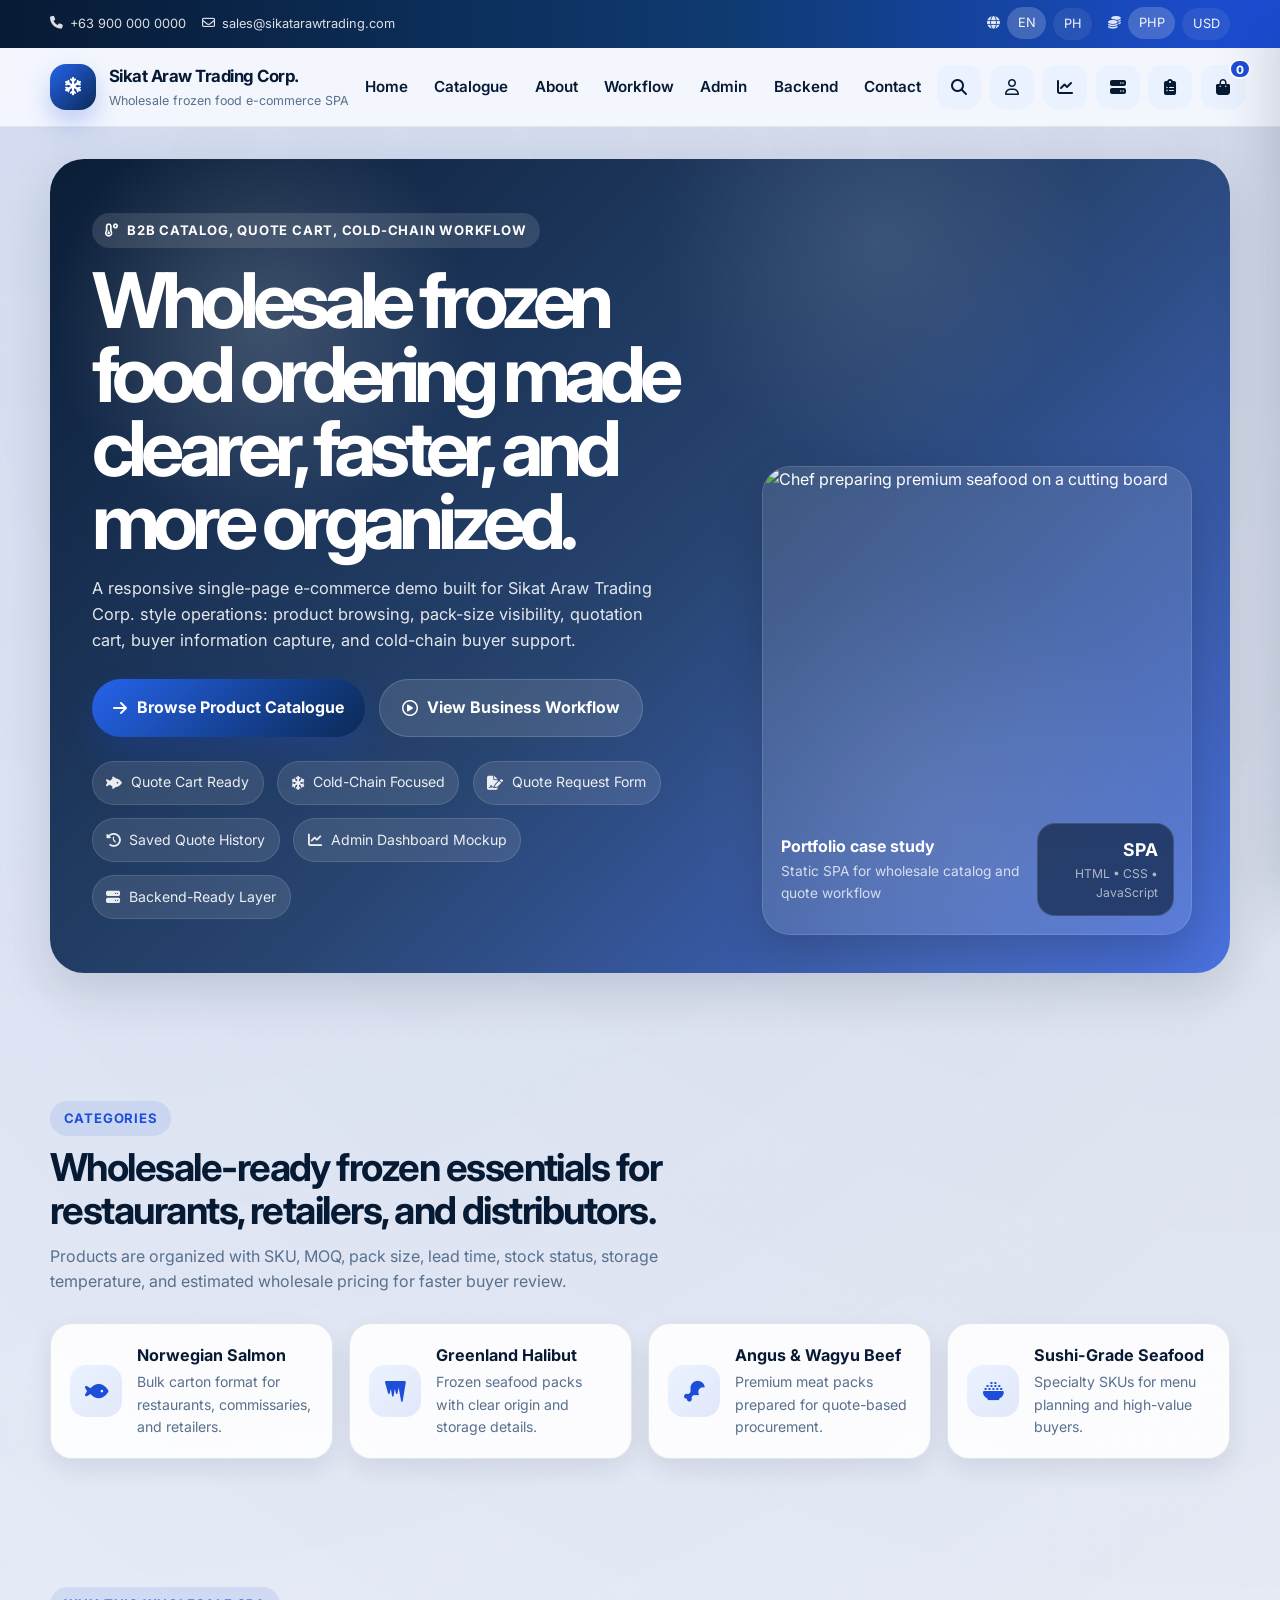
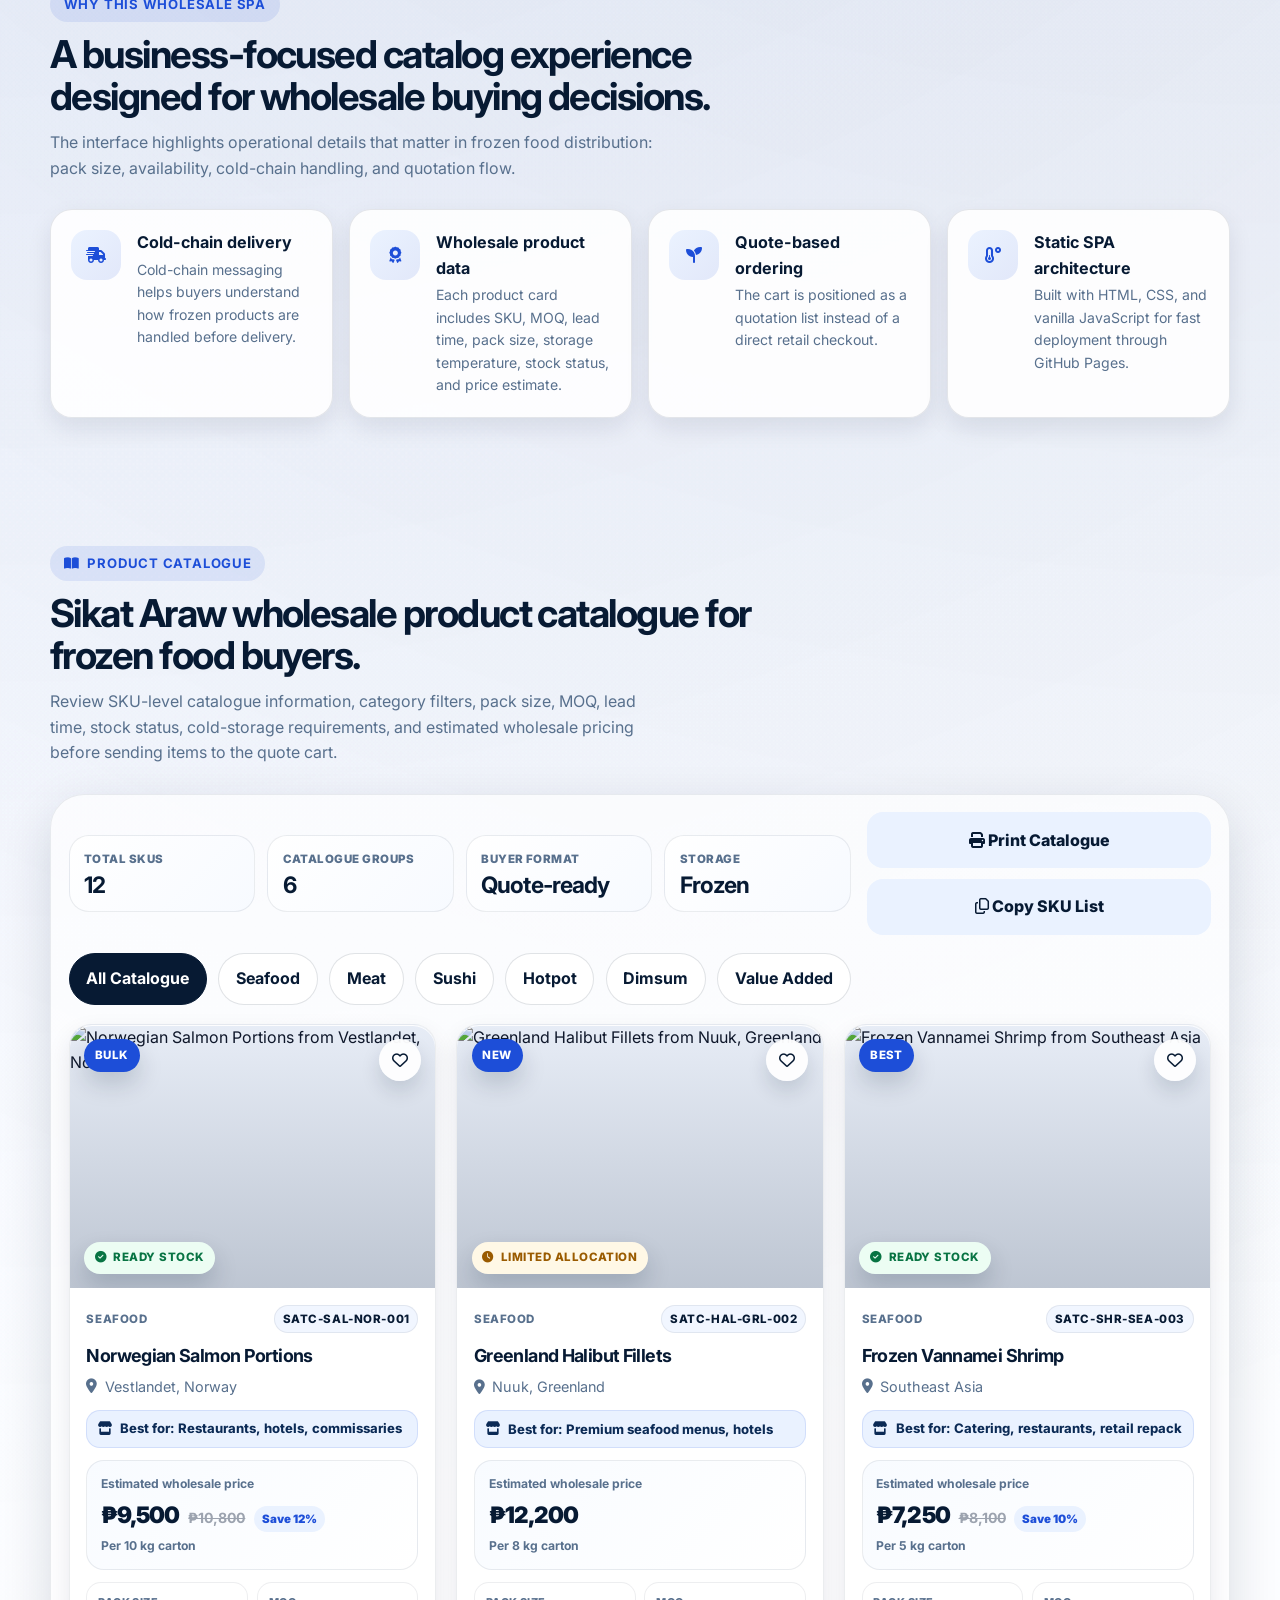
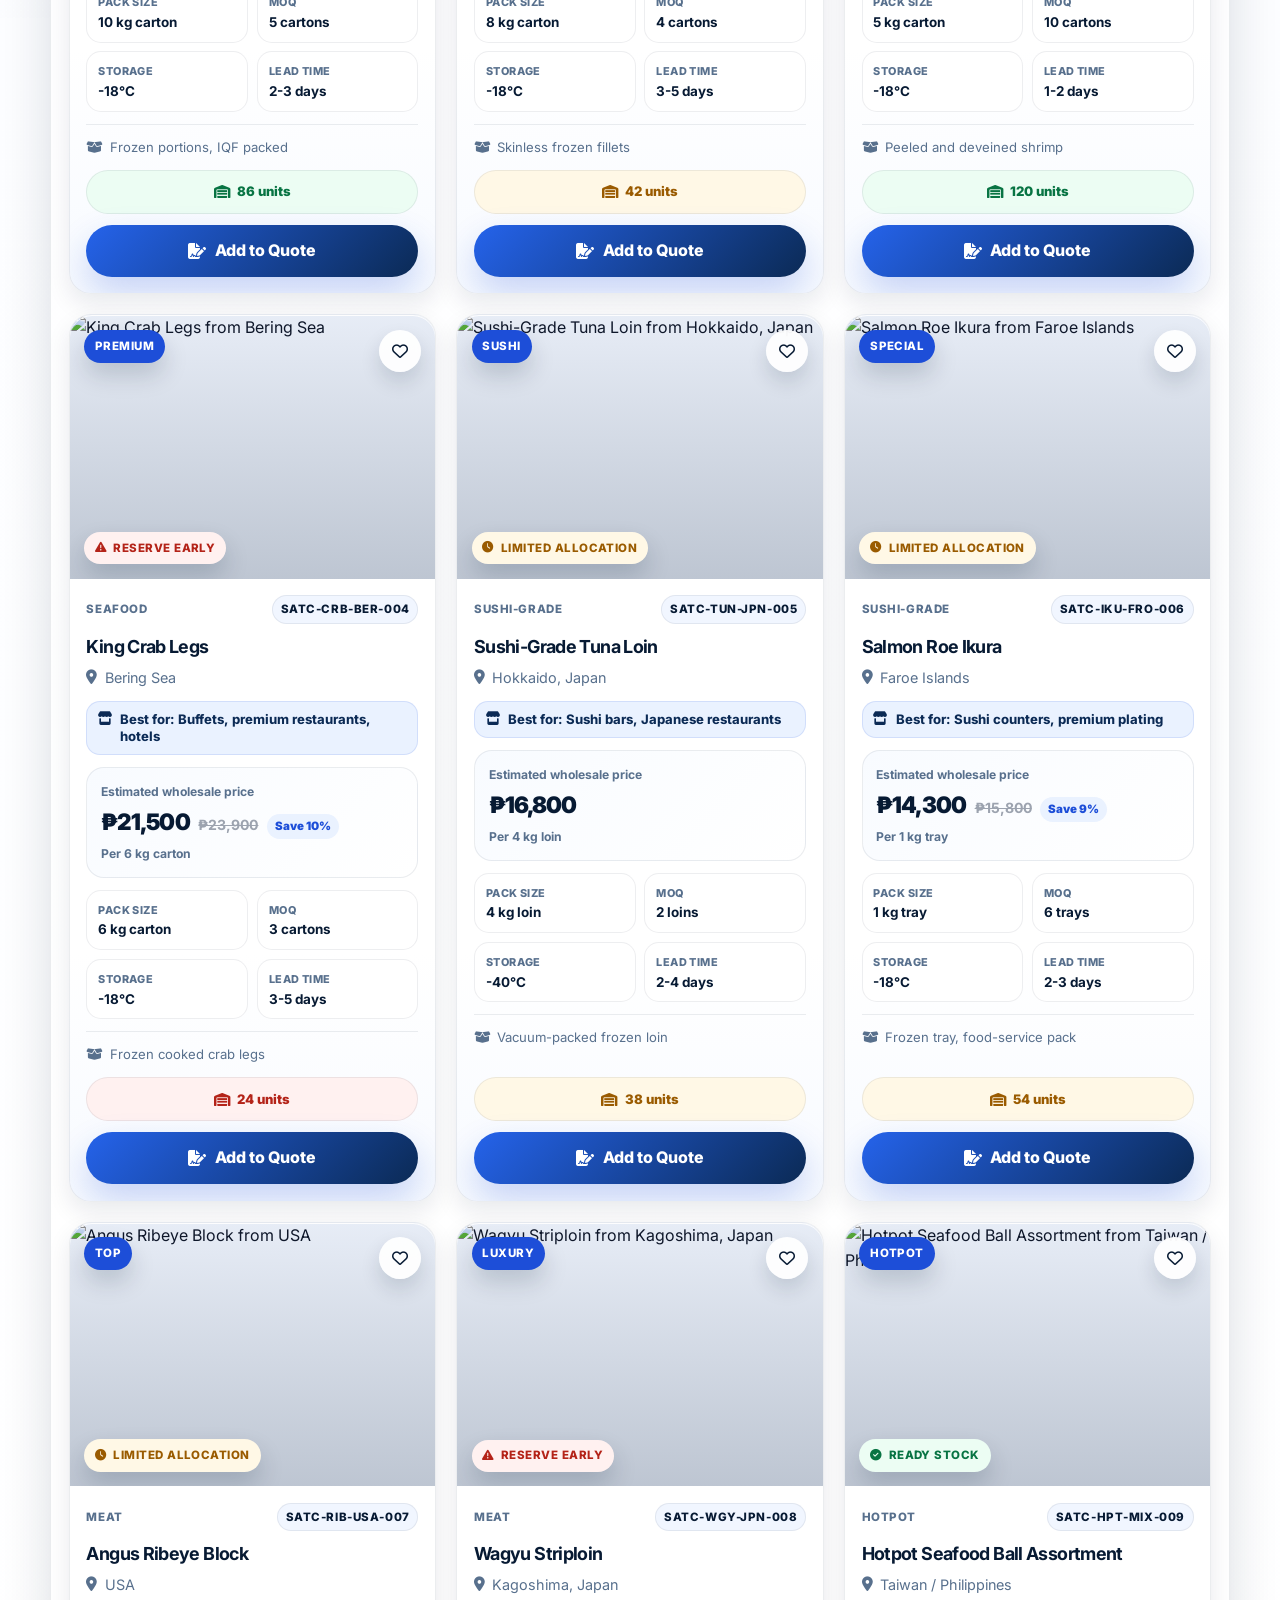
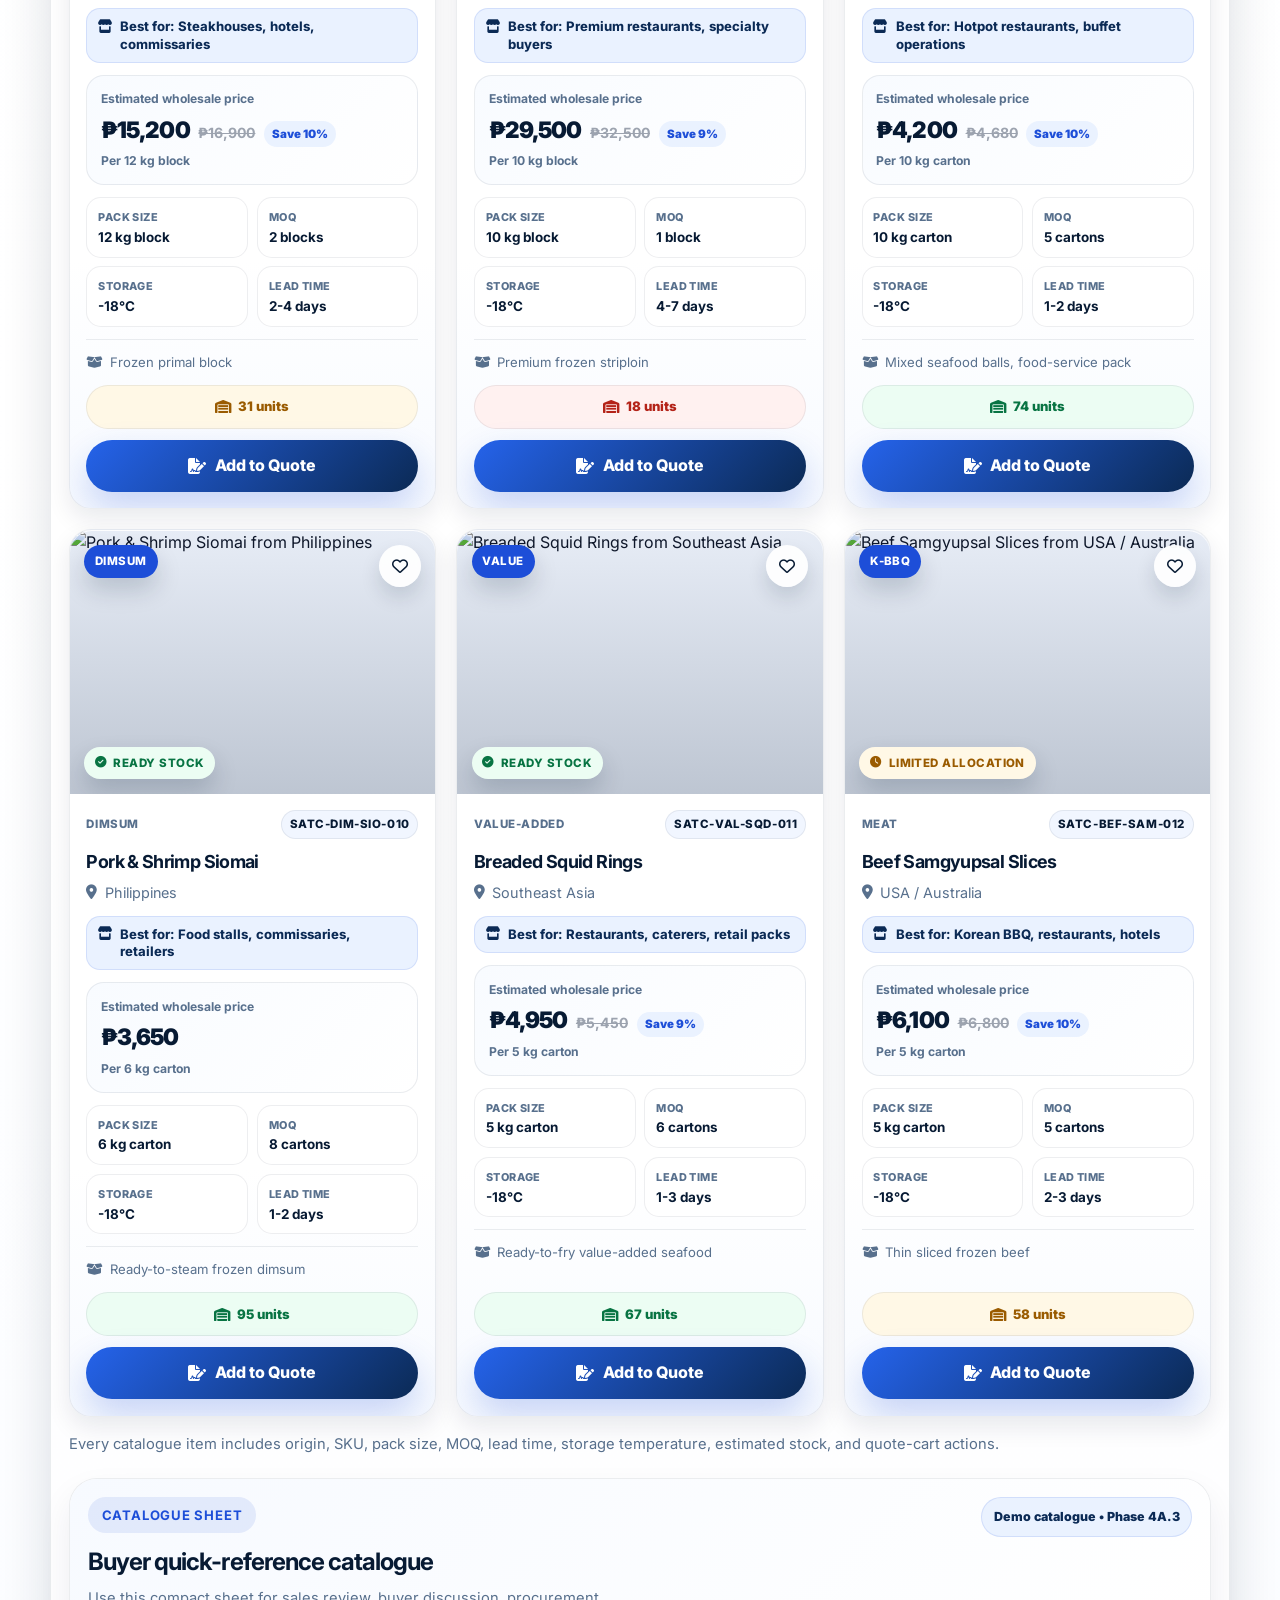
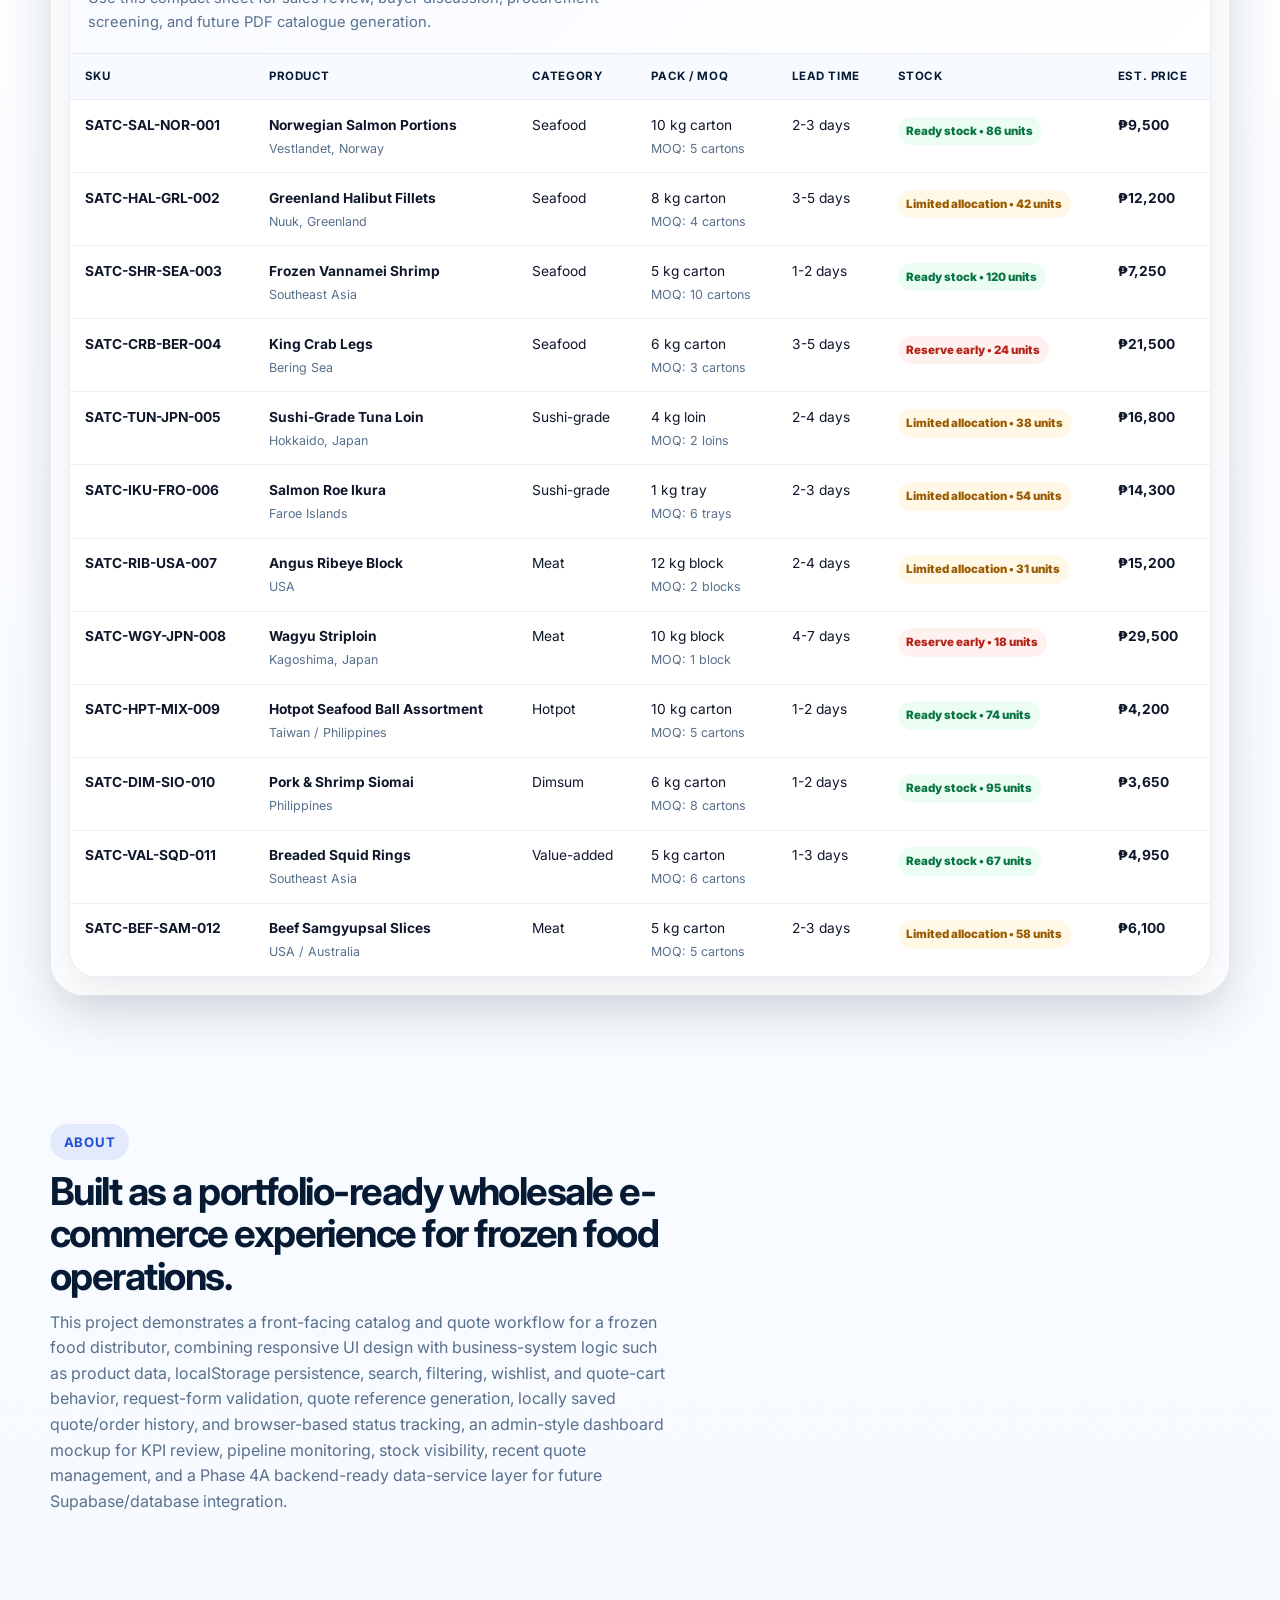
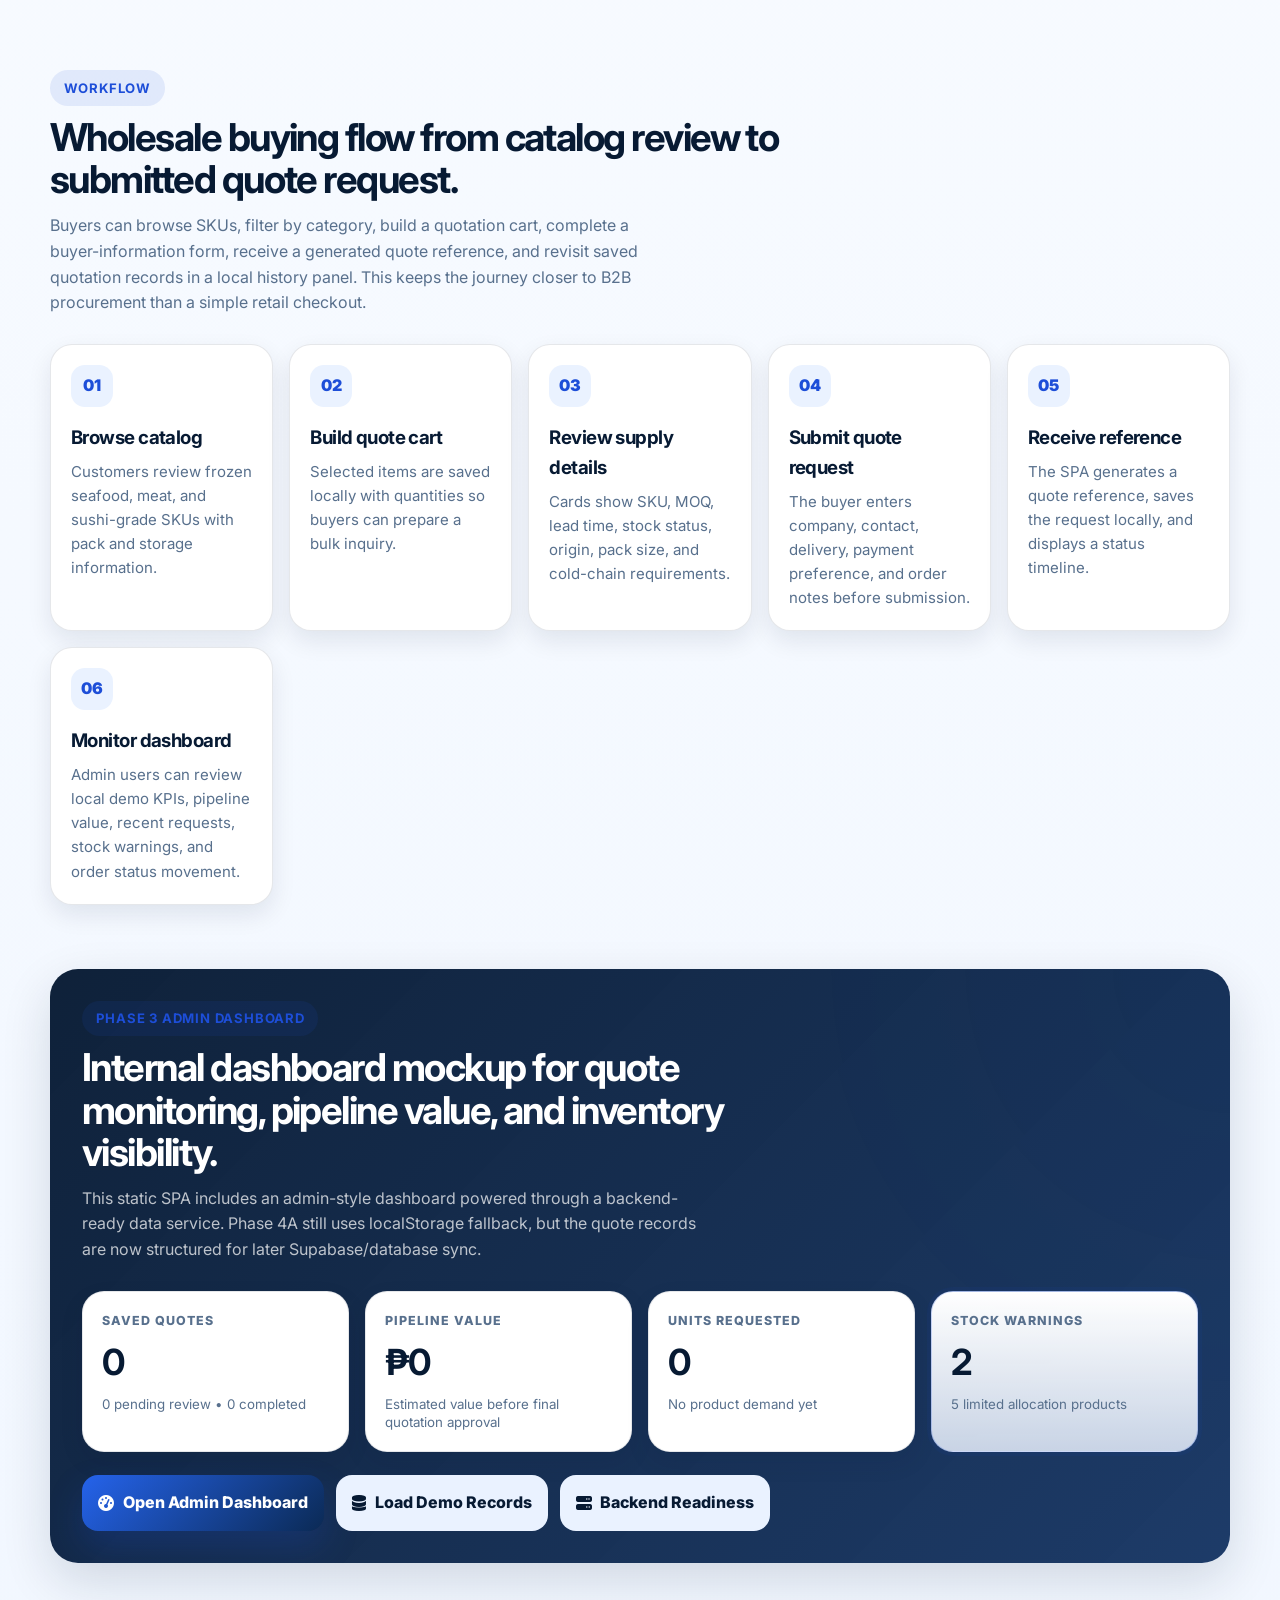
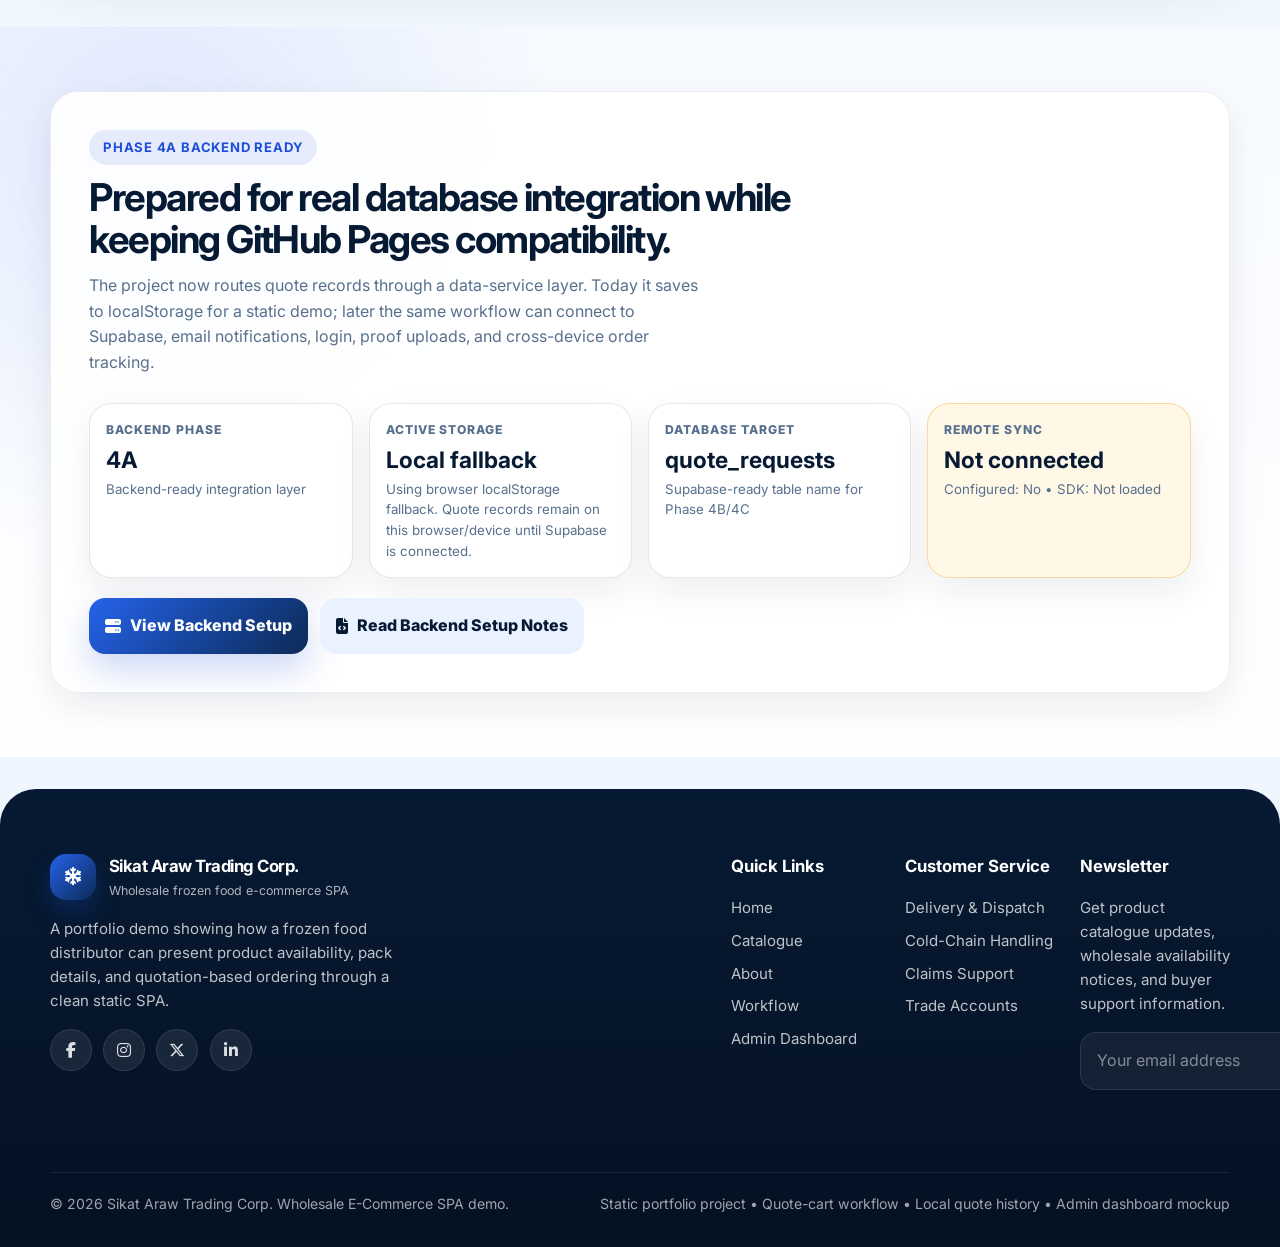
==== commit c5f8736f: "Add files via upload" ====
--- a/index.html
+++ b/index.html
@@ -5,7 +5,7 @@
   <meta name="viewport" content="width=device-width, initial-scale=1.0" />
   <title>Sikat Araw Trading Corp. | Wholesale E-Commerce SPA</title>
   <meta name="description" content="A portfolio-ready wholesale e-commerce SPA for frozen food distribution, quote requests, product catalog browsing, and cold-chain purchasing workflows." />
-  <meta name="theme-color" content="#0c1b2d" />
+  <meta name="theme-color" content="#071a33" />
   <meta property="og:title" content="Sikat Araw Trading Corp. | Wholesale E-Commerce SPA" />
   <meta property="og:description" content="Wholesale frozen food catalog with quote-cart workflow, product availability details, and cold-chain buyer support." />
   <meta property="og:type" content="website" />
@@ -55,7 +55,7 @@
 
         <ul class="nav-links" id="navLinks">
           <li><a href="#home">Home</a></li>
-          <li><a href="#products">Products</a></li>
+          <li><a href="#products">Catalogue</a></li>
           <li><a href="#about">About</a></li>
           <li><a href="#workflow">Workflow</a></li>
           <li><a href="#admin">Admin</a></li>
@@ -100,7 +100,7 @@
                 A responsive single-page e-commerce demo built for Sikat Araw Trading Corp. style operations: product browsing, pack-size visibility, quotation cart, buyer information capture, and cold-chain buyer support.
               </p>
               <div class="hero-actions">
-                <a class="pill-btn primary" href="#products"><i class="fa-solid fa-arrow-right"></i> Browse Wholesale Catalog</a>
+                <a class="pill-btn primary" href="#products"><i class="fa-solid fa-arrow-right"></i> Browse Product Catalogue</a>
                 <a class="pill-btn outline" href="#workflow"><i class="fa-regular fa-circle-play"></i> View Business Workflow</a>
               </div>
               <div class="hero-points" aria-label="Key value propositions">
@@ -218,21 +218,76 @@
     <section class="section" id="products" aria-labelledby="products-title">
       <div class="container">
         <div class="section-heading">
-          <span class="eyebrow">Collection</span>
-          <h2 id="products-title">Explore the Sikat Araw wholesale product catalog.</h2>
-          <p>Filter by category, compare procurement details, review stock status, and add products to a quote cart for bulk purchasing discussions.</p>
+          <span class="eyebrow"><i class="fa-solid fa-book-open"></i> Product Catalogue</span>
+          <h2 id="products-title">Sikat Araw wholesale product catalogue for frozen food buyers.</h2>
+          <p>Review SKU-level catalogue information, category filters, pack size, MOQ, lead time, stock status, cold-storage requirements, and estimated wholesale pricing before sending items to the quote cart.</p>
         </div>
 
         <div class="collection-wrap">
-          <div class="tabs" role="tablist" aria-label="Product categories">
-            <button class="tab-btn active" type="button" role="tab" aria-selected="true" data-filter="all">All</button>
+          <div class="catalogue-toolbar" aria-label="Catalogue summary and actions">
+            <div class="catalogue-stats">
+              <article>
+                <span>Total SKUs</span>
+                <strong id="catalogueSkuCount">0</strong>
+              </article>
+              <article>
+                <span>Catalogue Groups</span>
+                <strong id="catalogueCategoryCount">0</strong>
+              </article>
+              <article>
+                <span>Buyer Format</span>
+                <strong>Quote-ready</strong>
+              </article>
+              <article>
+                <span>Storage</span>
+                <strong>Frozen</strong>
+              </article>
+            </div>
+            <div class="catalogue-actions">
+              <button class="secondary-btn" id="printCatalogueButton" type="button"><i class="fa-solid fa-print"></i> Print Catalogue</button>
+              <button class="secondary-btn" id="copyCatalogueButton" type="button"><i class="fa-regular fa-copy"></i> Copy SKU List</button>
+            </div>
+          </div>
+
+          <div class="tabs" role="tablist" aria-label="Product catalogue categories">
+            <button class="tab-btn active" type="button" role="tab" aria-selected="true" data-filter="all">All Catalogue</button>
             <button class="tab-btn" type="button" role="tab" aria-selected="false" data-filter="seafood">Seafood</button>
             <button class="tab-btn" type="button" role="tab" aria-selected="false" data-filter="meat">Meat</button>
             <button class="tab-btn" type="button" role="tab" aria-selected="false" data-filter="sushi">Sushi</button>
+            <button class="tab-btn" type="button" role="tab" aria-selected="false" data-filter="hotpot">Hotpot</button>
+            <button class="tab-btn" type="button" role="tab" aria-selected="false" data-filter="dimsum">Dimsum</button>
+            <button class="tab-btn" type="button" role="tab" aria-selected="false" data-filter="value">Value Added</button>
           </div>
 
           <div class="product-grid" id="productGrid" aria-live="polite"></div>
-          <p class="filter-note">Every product includes origin, SKU, pack size, storage temperature, estimated stock, and quote-cart actions.</p>
+          <p class="filter-note">Every catalogue item includes origin, SKU, pack size, MOQ, lead time, storage temperature, estimated stock, and quote-cart actions.</p>
+
+          <div class="catalogue-sheet" id="catalogueSheet" aria-labelledby="catalogue-sheet-title">
+            <div class="catalogue-sheet-header">
+              <div>
+                <span class="eyebrow">Catalogue Sheet</span>
+                <h3 id="catalogue-sheet-title">Buyer quick-reference catalogue</h3>
+                <p>Use this compact sheet for sales review, buyer discussion, procurement screening, and future PDF catalogue generation.</p>
+              </div>
+              <span class="catalogue-version">Demo catalogue • Phase 4A.3</span>
+            </div>
+            <div class="catalogue-table-wrap">
+              <table class="catalogue-table">
+                <thead>
+                  <tr>
+                    <th>SKU</th>
+                    <th>Product</th>
+                    <th>Category</th>
+                    <th>Pack / MOQ</th>
+                    <th>Lead Time</th>
+                    <th>Stock</th>
+                    <th>Est. Price</th>
+                  </tr>
+                </thead>
+                <tbody id="catalogueTableBody"></tbody>
+              </table>
+            </div>
+          </div>
         </div>
       </div>
     </section>
@@ -367,7 +422,7 @@
             <h4>Quick Links</h4>
             <ul>
               <li><a href="#home">Home</a></li>
-              <li><a href="#products">Products</a></li>
+              <li><a href="#products">Catalogue</a></li>
               <li><a href="#about">About</a></li>
               <li><a href="#workflow">Workflow</a></li>
               <li><a href="#admin">Admin Dashboard</a></li>
@@ -386,7 +441,7 @@
 
           <div class="newsletter">
             <h4>Newsletter</h4>
-            <p>Get product availability updates, wholesale catalog notices, and buyer support information.</p>
+            <p>Get product catalogue updates, wholesale availability notices, and buyer support information.</p>
             <form class="newsletter-form">
               <input type="email" id="newsletterEmail" placeholder="Your email address" aria-label="Email address" required />
               <button type="submit">Subscribe</button>
@@ -427,14 +482,14 @@
   <div class="modal-overlay" id="modalOverlay" hidden></div>
   <section class="modal" id="searchModal" aria-labelledby="searchTitle" aria-hidden="true">
     <div class="modal-header">
-      <h2 id="searchTitle">Search Wholesale Products</h2>
+      <h2 id="searchTitle">Search Product Catalogue</h2>
       <button class="modal-close" type="button" data-close-modal aria-label="Close search">
         <i class="fa-solid fa-xmark"></i>
       </button>
     </div>
     <div class="modal-body">
       <form class="search-form" id="searchForm">
-        <input id="searchInput" type="search" placeholder="Search SKU, salmon, tuna, wagyu, shrimp..." aria-label="Search product catalog" />
+        <input id="searchInput" type="search" placeholder="Search SKU, salmon, hotpot, dimsum, pack size, MOQ..." aria-label="Search product catalog" />
         <div class="search-actions">
           <button class="checkout-btn" type="submit">Search</button>
           <button class="secondary-btn" id="clearSearchButton" type="button">Clear Search</button>
@@ -471,6 +526,7 @@
         <div>
           <strong>Submit a front-end quotation request.</strong>
           <p>This demo saves quote requests locally in your browser, generates a reference number, and adds a searchable quote/order history panel. Backend email, payment, login, and inventory sync can be added in a later phase.</p>
+          <p class="demo-safety-note"><i class="fa-solid fa-shield-halved"></i> Portfolio tip: use sample buyer details for demos and screenshots instead of real personal data.</p>
         </div>
       </div>
 
@@ -488,7 +544,7 @@
           </label>
           <label>
             <span>Email Address *</span>
-            <input type="email" name="email" placeholder="buyer@company.com" required />
+            <input type="email" name="email" placeholder="demo.buyer@example.com" required />
           </label>
           <label>
             <span>Mobile Number *</span>
@@ -523,12 +579,12 @@
           </label>
           <label>
             <span>Delivery Location *</span>
-            <input type="text" name="deliveryLocation" placeholder="City / area / branch address" required />
+            <input type="text" name="deliveryLocation" placeholder="Manila, Philippines / branch delivery area" required />
           </label>
         </div>
         <label>
           <span>Order Notes</span>
-          <textarea name="notes" rows="4" placeholder="Add product substitutions, delivery window, PO number, or handling instructions."></textarea>
+          <textarea name="notes" rows="4" placeholder="Example: Please confirm stock availability, delivery schedule, and acceptable product substitutions."></textarea>
         </label>
         <div class="form-actions">
           <button class="checkout-btn" type="submit"><i class="fa-solid fa-paper-plane"></i> Submit Quote Request</button>
--- a/assets/css/styles.css
+++ b/assets/css/styles.css
@@ -1,16 +1,16 @@
 :root {
-  --primary: #b81d24;
-  --primary-dark: #86161c;
-  --navy: #0c1b2d;
-  --navy-2: #13263d;
-  --warm-gray: #f4f2ef;
-  --warm-gray-2: #e7e1da;
+  --primary: #1d4ed8;
+  --primary-dark: #0b2a55;
+  --navy: #071a33;
+  --navy-2: #0f2f5f;
+  --warm-gray: #f1f6ff;
+  --warm-gray-2: #d7e6ff;
   --white: #ffffff;
-  --text: #1e2937;
-  --muted: #667085;
-  --border: rgba(12, 27, 45, 0.1);
-  --shadow: 0 18px 50px rgba(12, 27, 45, 0.12);
-  --shadow-sm: 0 10px 24px rgba(12, 27, 45, 0.08);
+  --text: #0f172a;
+  --muted: #58708d;
+  --border: rgba(7, 26, 51, 0.1);
+  --shadow: 0 18px 50px rgba(7, 26, 51, 0.14);
+  --shadow-sm: 0 10px 24px rgba(7, 26, 51, 0.09);
   --radius-xl: 28px;
   --radius-lg: 22px;
   --radius-md: 16px;
@@ -31,9 +31,9 @@
   font-family: "Inter", sans-serif;
   color: var(--text);
   background:
-    radial-gradient(circle at top left, rgba(184, 29, 36, 0.08), transparent 30%),
-    radial-gradient(circle at top right, rgba(12, 27, 45, 0.08), transparent 28%),
-    linear-gradient(180deg, #f9f7f4 0%, #ffffff 48%, #f6f4f1 100%);
+    radial-gradient(circle at top left, rgba(29, 78, 216, 0.08), transparent 30%),
+    radial-gradient(circle at top right, rgba(7, 26, 51, 0.08), transparent 28%),
+    linear-gradient(180deg, #f7faff 0%, #ffffff 48%, #eef5ff 100%);
   line-height: 1.6;
   overflow-x: hidden;
 }
@@ -56,7 +56,7 @@
 button:focus-visible,
 a:focus-visible,
 input:focus-visible {
-  outline: 3px solid rgba(184, 29, 36, 0.35);
+  outline: 3px solid rgba(29, 78, 216, 0.35);
   outline-offset: 3px;
 }
 
@@ -75,7 +75,7 @@
   gap: 0.5rem;
   padding: 0.45rem 0.85rem;
   border-radius: 999px;
-  background: rgba(184, 29, 36, 0.1);
+  background: rgba(29, 78, 216, 0.1);
   color: var(--primary);
   font-size: 0.82rem;
   font-weight: 700;
@@ -110,11 +110,11 @@
   z-index: 1000;
   backdrop-filter: blur(16px);
   background: rgba(255, 255, 255, 0.86);
-  border-bottom: 1px solid rgba(12, 27, 45, 0.08);
+  border-bottom: 1px solid rgba(7, 26, 51, 0.08);
 }
 
 .utility-bar {
-  background: linear-gradient(90deg, var(--navy), #102846 70%, var(--primary-dark));
+  background: linear-gradient(90deg, var(--navy), #0f3b73 70%, var(--primary-dark));
   color: rgba(255, 255, 255, 0.9);
   font-size: 0.8rem;
 }
@@ -185,9 +185,9 @@
   border-radius: 16px;
   display: grid;
   place-items: center;
-  background: linear-gradient(135deg, var(--primary), #e34747);
+  background: linear-gradient(135deg, var(--primary), #3b82f6);
   color: #fff;
-  box-shadow: 0 12px 25px rgba(184, 29, 36, 0.25);
+  box-shadow: 0 12px 25px rgba(29, 78, 216, 0.25);
   font-size: 1.15rem;
 }
 
@@ -329,7 +329,7 @@
   overflow: hidden;
   border-radius: 34px;
   background:
-    linear-gradient(135deg, rgba(12, 27, 45, 0.98), rgba(12, 27, 45, 0.85) 52%, rgba(184, 29, 36, 0.82)),
+    linear-gradient(135deg, rgba(7, 26, 51, 0.98), rgba(7, 26, 51, 0.85) 52%, rgba(29, 78, 216, 0.82)),
     url("https://images.unsplash.com/photo-1547592180-85f173990554?auto=format&fit=crop&w=1600&q=80") center/cover;
   color: #fff;
   box-shadow: var(--shadow);
@@ -399,9 +399,9 @@
 }
 
 .pill-btn.primary {
-  background: linear-gradient(135deg, #ff5f5f, var(--primary));
+  background: linear-gradient(135deg, #60a5fa, var(--primary));
   color: #fff;
-  box-shadow: 0 16px 35px rgba(184, 29, 36, 0.25);
+  box-shadow: 0 16px 35px rgba(29, 78, 216, 0.25);
 }
 
 .pill-btn.outline {
@@ -475,7 +475,7 @@
 .hero-stat {
   padding: 0.75rem 0.95rem;
   border-radius: 18px;
-  background: rgba(12, 27, 45, 0.5);
+  background: rgba(7, 26, 51, 0.5);
   border: 1px solid rgba(255, 255, 255, 0.12);
   text-align: right;
   min-width: 120px;
@@ -524,7 +524,7 @@
   border-radius: 16px;
   display: grid;
   place-items: center;
-  background: linear-gradient(135deg, rgba(184, 29, 36, 0.12), rgba(12, 27, 45, 0.08));
+  background: linear-gradient(135deg, rgba(29, 78, 216, 0.12), rgba(7, 26, 51, 0.08));
   color: var(--primary);
   font-size: 1.3rem;
 }
@@ -561,7 +561,7 @@
   width: 50px;
   height: 50px;
   border-radius: 16px;
-  background: linear-gradient(135deg, rgba(12, 27, 45, 0.08), rgba(184, 29, 36, 0.12));
+  background: linear-gradient(135deg, rgba(7, 26, 51, 0.08), rgba(29, 78, 216, 0.12));
   display: grid;
   place-items: center;
   color: var(--navy);
@@ -571,7 +571,7 @@
 /* Products */
 .collection-wrap {
   background: rgba(255, 255, 255, 0.66);
-  border: 1px solid rgba(12, 27, 45, 0.08);
+  border: 1px solid rgba(7, 26, 51, 0.08);
   border-radius: 34px;
   padding: 1.1rem;
   box-shadow: var(--shadow);
@@ -585,7 +585,7 @@
 }
 
 .tab-btn {
-  border: 1px solid rgba(12, 27, 45, 0.12);
+  border: 1px solid rgba(7, 26, 51, 0.12);
   background: #fff;
   color: var(--navy);
   border-radius: 999px;
@@ -614,9 +614,9 @@
   display: flex;
   flex-direction: column;
   position: relative;
-  border: 1px solid rgba(12, 27, 45, 0.08);
+  border: 1px solid rgba(7, 26, 51, 0.08);
   background:
-    linear-gradient(180deg, #ffffff 0%, #ffffff 72%, #fbfaf8 100%);
+    linear-gradient(180deg, #ffffff 0%, #ffffff 72%, #f8fbff 100%);
   min-height: 100%;
 }
 
@@ -640,7 +640,7 @@
   content: "";
   position: absolute;
   inset: 0;
-  background: linear-gradient(180deg, rgba(12, 27, 45, 0.05) 0%, rgba(12, 27, 45, 0.26) 100%);
+  background: linear-gradient(180deg, rgba(7, 26, 51, 0.05) 0%, rgba(7, 26, 51, 0.26) 100%);
   opacity: 0.85;
 }
 
@@ -665,7 +665,7 @@
   font-weight: 800;
   letter-spacing: 0.04em;
   text-transform: uppercase;
-  box-shadow: 0 12px 24px rgba(12, 27, 45, 0.18);
+  box-shadow: 0 12px 24px rgba(7, 26, 51, 0.18);
 }
 
 .product-tag {
@@ -720,7 +720,7 @@
   cursor: pointer;
   display: grid;
   place-items: center;
-  box-shadow: 0 10px 20px rgba(12, 27, 45, 0.14);
+  box-shadow: 0 10px 20px rgba(7, 26, 51, 0.14);
   transition: transform 180ms ease, color 180ms ease, background 180ms ease;
   backdrop-filter: blur(10px);
 }
@@ -731,7 +731,7 @@
 
 .wishlist-btn.active {
   color: var(--primary);
-  background: #fff1f2;
+  background: #eff6ff;
 }
 
 .product-body {
@@ -757,7 +757,7 @@
 .product-kicker span:last-child {
   color: var(--navy);
   background: var(--warm-gray);
-  border: 1px solid rgba(12, 27, 45, 0.07);
+  border: 1px solid rgba(7, 26, 51, 0.07);
   border-radius: 999px;
   padding: 0.25rem 0.48rem;
   white-space: nowrap;
@@ -781,10 +781,10 @@
 }
 
 .price-card {
-  border: 1px solid rgba(12, 27, 45, 0.08);
+  border: 1px solid rgba(7, 26, 51, 0.08);
   border-radius: 18px;
   padding: 0.85rem;
-  background: linear-gradient(135deg, #fbfaf8 0%, #ffffff 100%);
+  background: linear-gradient(135deg, #f8fbff 0%, #ffffff 100%);
 }
 
 .price-label,
@@ -823,7 +823,7 @@
 
 .savings-chip {
   color: var(--primary-dark);
-  background: rgba(184, 29, 36, 0.1);
+  background: rgba(29, 78, 216, 0.1);
   border-radius: 999px;
   padding: 0.22rem 0.5rem;
   font-size: 0.72rem;
@@ -838,7 +838,7 @@
 
 .spec-item {
   min-width: 0;
-  border: 1px solid rgba(12, 27, 45, 0.07);
+  border: 1px solid rgba(7, 26, 51, 0.07);
   border-radius: 15px;
   padding: 0.68rem;
   background: #fff;
@@ -880,7 +880,7 @@
   padding: 0.65rem 0.8rem;
   font-size: 0.82rem;
   font-weight: 850;
-  border: 1px solid rgba(12, 27, 45, 0.07);
+  border: 1px solid rgba(7, 26, 51, 0.07);
 }
 
 .add-btn {
@@ -896,12 +896,12 @@
   align-items: center;
   gap: 0.55rem;
   justify-content: center;
-  box-shadow: 0 12px 22px rgba(184, 29, 36, 0.2);
+  box-shadow: 0 12px 22px rgba(29, 78, 216, 0.2);
 }
 
 .add-btn:hover {
   transform: translateY(-2px);
-  box-shadow: 0 16px 30px rgba(184, 29, 36, 0.24);
+  box-shadow: 0 16px 30px rgba(29, 78, 216, 0.24);
 }
 
 .add-btn.added {
@@ -936,7 +936,7 @@
   gap: 0.35rem;
   color: var(--muted);
   font-size: 0.82rem;
-  border-top: 1px solid rgba(12, 27, 45, 0.08);
+  border-top: 1px solid rgba(7, 26, 51, 0.08);
   padding-top: 0.75rem;
 }
 
@@ -950,7 +950,7 @@
 .modal-overlay {
   position: fixed;
   inset: 0;
-  background: rgba(12, 27, 45, 0.44);
+  background: rgba(7, 26, 51, 0.44);
   opacity: 0;
   pointer-events: none;
   transition: opacity 220ms ease;
@@ -971,7 +971,7 @@
   height: 100vh;
   height: 100dvh;
   background: #fff;
-  box-shadow: -24px 0 60px rgba(12, 27, 45, 0.2);
+  box-shadow: -24px 0 60px rgba(7, 26, 51, 0.2);
   z-index: 1500;
   transform: translateX(105%);
   transition: transform 260ms ease;
@@ -991,7 +991,7 @@
   justify-content: space-between;
   gap: 1rem;
   padding: 1.1rem;
-  border-bottom: 1px solid rgba(12, 27, 45, 0.08);
+  border-bottom: 1px solid rgba(7, 26, 51, 0.08);
 }
 
 .drawer-header h2,
@@ -1043,7 +1043,7 @@
   display: grid;
   grid-template-columns: 78px 1fr;
   gap: 0.85rem;
-  border: 1px solid rgba(12, 27, 45, 0.08);
+  border: 1px solid rgba(7, 26, 51, 0.08);
   border-radius: 18px;
   padding: 0.75rem;
   background: #fff;
@@ -1104,7 +1104,7 @@
 }
 
 .drawer-footer {
-  border-top: 1px solid rgba(12, 27, 45, 0.08);
+  border-top: 1px solid rgba(7, 26, 51, 0.08);
   border-bottom: 0;
   display: grid;
   gap: 0.85rem;
@@ -1130,7 +1130,7 @@
 }
 
 .checkout-btn {
-  background: linear-gradient(135deg, #ff5f5f, var(--primary));
+  background: linear-gradient(135deg, #60a5fa, var(--primary));
   color: #fff;
 }
 
@@ -1178,7 +1178,7 @@
 
 .search-form input {
   width: 100%;
-  border: 1px solid rgba(12, 27, 45, 0.12);
+  border: 1px solid rgba(7, 26, 51, 0.12);
   border-radius: 16px;
   padding: 0.95rem 1rem;
   color: var(--navy);
@@ -1260,9 +1260,9 @@
   grid-template-columns: 48px 1fr;
   gap: 0.9rem;
   padding: 1rem;
-  border: 1px solid rgba(184, 29, 36, 0.12);
+  border: 1px solid rgba(29, 78, 216, 0.12);
   border-radius: 18px;
-  background: rgba(184, 29, 36, 0.05);
+  background: rgba(29, 78, 216, 0.05);
   color: var(--navy);
   margin-bottom: 1rem;
 }
@@ -1285,7 +1285,7 @@
 }
 
 .quote-summary {
-  border: 1px solid rgba(12, 27, 45, 0.08);
+  border: 1px solid rgba(7, 26, 51, 0.08);
   border-radius: 20px;
   background: var(--warm-gray);
   padding: 1rem;
@@ -1328,7 +1328,7 @@
   padding: 0.75rem;
   border-radius: 16px;
   background: #fff;
-  border: 1px solid rgba(12, 27, 45, 0.06);
+  border: 1px solid rgba(7, 26, 51, 0.06);
 }
 
 .quote-line strong {
@@ -1348,7 +1348,7 @@
 
 .quote-summary-total {
   padding-top: 0.85rem;
-  border-top: 1px solid rgba(12, 27, 45, 0.08);
+  border-top: 1px solid rgba(7, 26, 51, 0.08);
   color: var(--navy);
   font-weight: 900;
 }
@@ -1381,7 +1381,7 @@
 .quote-form select,
 .quote-form textarea {
   width: 100%;
-  border: 1px solid rgba(12, 27, 45, 0.12);
+  border: 1px solid rgba(7, 26, 51, 0.12);
   border-radius: 16px;
   padding: 0.92rem 1rem;
   color: var(--navy);
@@ -1397,8 +1397,8 @@
 .quote-form input:focus,
 .quote-form select:focus,
 .quote-form textarea:focus {
-  border-color: rgba(184, 29, 36, 0.5);
-  box-shadow: 0 0 0 4px rgba(184, 29, 36, 0.08);
+  border-color: rgba(29, 78, 216, 0.5);
+  box-shadow: 0 0 0 4px rgba(29, 78, 216, 0.08);
 }
 
 .form-actions {
@@ -1430,7 +1430,7 @@
   padding: 0.65rem 0.85rem;
   border-radius: 999px;
   background: #fff;
-  border: 1px solid rgba(12, 27, 45, 0.08);
+  border: 1px solid rgba(7, 26, 51, 0.08);
   color: var(--primary);
   font-weight: 900;
 }
@@ -1449,7 +1449,7 @@
   padding: 0.8rem;
   border-radius: 16px;
   background: #fff;
-  border: 1px solid rgba(12, 27, 45, 0.08);
+  border: 1px solid rgba(7, 26, 51, 0.08);
   color: var(--muted);
   font-size: 0.86rem;
 }
@@ -1461,8 +1461,8 @@
 }
 
 .status-timeline li.active {
-  border-color: rgba(184, 29, 36, 0.28);
-  box-shadow: 0 0 0 4px rgba(184, 29, 36, 0.06);
+  border-color: rgba(29, 78, 216, 0.28);
+  box-shadow: 0 0 0 4px rgba(29, 78, 216, 0.06);
 }
 
 .confirmation-actions {
@@ -1498,8 +1498,8 @@
 }
 
 .history-intro {
-  background: rgba(12, 27, 45, 0.04);
-  border-color: rgba(12, 27, 45, 0.1);
+  background: rgba(7, 26, 51, 0.04);
+  border-color: rgba(7, 26, 51, 0.1);
 }
 
 .history-intro i {
@@ -1524,7 +1524,7 @@
 .history-toolbar input,
 .history-toolbar select {
   width: 100%;
-  border: 1px solid rgba(12, 27, 45, 0.12);
+  border: 1px solid rgba(7, 26, 51, 0.12);
   border-radius: 16px;
   padding: 0.92rem 1rem;
   color: var(--navy);
@@ -1535,8 +1535,8 @@
 
 .history-toolbar input:focus,
 .history-toolbar select:focus {
-  border-color: rgba(184, 29, 36, 0.5);
-  box-shadow: 0 0 0 4px rgba(184, 29, 36, 0.08);
+  border-color: rgba(29, 78, 216, 0.5);
+  box-shadow: 0 0 0 4px rgba(29, 78, 216, 0.08);
 }
 
 .history-summary-bar {
@@ -1570,7 +1570,7 @@
 
 .compact-btn.danger {
   color: var(--primary);
-  background: rgba(184, 29, 36, 0.08);
+  background: rgba(29, 78, 216, 0.08);
 }
 
 .history-list {
@@ -1579,7 +1579,7 @@
 }
 
 .history-card {
-  border: 1px solid rgba(12, 27, 45, 0.08);
+  border: 1px solid rgba(7, 26, 51, 0.08);
   border-radius: 22px;
   padding: 1rem;
   background: #fff;
@@ -1614,12 +1614,12 @@
   font-size: 0.76rem;
   font-weight: 900;
   white-space: nowrap;
-  background: rgba(12, 27, 45, 0.08);
+  background: rgba(7, 26, 51, 0.08);
   color: var(--navy);
 }
 
 .history-status.submitted {
-  background: rgba(184, 29, 36, 0.09);
+  background: rgba(29, 78, 216, 0.09);
   color: var(--primary);
 }
 
@@ -1667,7 +1667,7 @@
 }
 
 .history-details {
-  border-top: 1px solid rgba(12, 27, 45, 0.08);
+  border-top: 1px solid rgba(7, 26, 51, 0.08);
   padding-top: 0.75rem;
 }
 
@@ -1712,7 +1712,7 @@
 .history-empty {
   text-align: center;
   padding: 2rem;
-  border: 1px dashed rgba(12, 27, 45, 0.18);
+  border: 1px dashed rgba(7, 26, 51, 0.18);
   border-radius: 22px;
   color: var(--muted);
   background: var(--warm-gray);
@@ -1736,7 +1736,7 @@
 }
 
 .history-mini-timeline span.active {
-  background: rgba(184, 29, 36, 0.1);
+  background: rgba(29, 78, 216, 0.1);
   color: var(--primary);
 }
 
@@ -1757,7 +1757,7 @@
 /* Footer */
 .site-footer {
   margin-top: 2rem;
-  background: linear-gradient(180deg, #0c1b2d, #08131f);
+  background: linear-gradient(180deg, #071a33, #041123);
   color: rgba(255, 255, 255, 0.85);
   border-top-left-radius: 36px;
   border-top-right-radius: 36px;
@@ -1856,7 +1856,7 @@
 .newsletter-form button {
   border: 0;
   border-radius: 16px;
-  background: linear-gradient(135deg, #ff5f5f, var(--primary));
+  background: linear-gradient(135deg, #60a5fa, var(--primary));
   color: #fff;
   padding: 0.95rem 1rem;
   font-weight: 800;
@@ -1949,7 +1949,7 @@
     display: grid;
     gap: 0;
     background: rgba(255, 255, 255, 0.98);
-    border: 1px solid rgba(12, 27, 45, 0.08);
+    border: 1px solid rgba(7, 26, 51, 0.08);
     border-radius: 24px;
     box-shadow: var(--shadow);
     overflow: hidden;
@@ -1968,7 +1968,7 @@
   }
 
   .nav-links li {
-    border-bottom: 1px solid rgba(12, 27, 45, 0.06);
+    border-bottom: 1px solid rgba(7, 26, 51, 0.06);
   }
 
   .nav-links li:last-child {
@@ -2043,7 +2043,7 @@
   width: 42px;
   height: 42px;
   border-radius: 14px;
-  background: rgba(184, 29, 36, 0.1);
+  background: rgba(29, 78, 216, 0.1);
   color: var(--primary);
   font-weight: 900;
   margin-bottom: 1rem;
@@ -2086,8 +2086,8 @@
 
 .admin-surface {
   background:
-    linear-gradient(135deg, rgba(12, 27, 45, 0.96), rgba(19, 38, 61, 0.94)),
-    radial-gradient(circle at top right, rgba(184, 29, 36, 0.24), transparent 36%);
+    linear-gradient(135deg, rgba(7, 26, 51, 0.96), rgba(19, 38, 61, 0.94)),
+    radial-gradient(circle at top right, rgba(29, 78, 216, 0.24), transparent 36%);
   color: var(--white);
   border-radius: var(--radius-xl);
   padding: clamp(1.2rem, 3vw, 2rem);
@@ -2120,7 +2120,7 @@
 .admin-preview-card,
 .admin-kpi-card,
 .admin-panel {
-  border: 1px solid rgba(12, 27, 45, 0.1);
+  border: 1px solid rgba(7, 26, 51, 0.1);
   border-radius: var(--radius-lg);
   background: var(--white);
   box-shadow: var(--shadow-sm);
@@ -2132,8 +2132,8 @@
 }
 
 .admin-preview-card.warning {
-  border-color: rgba(184, 29, 36, 0.28);
-  background: linear-gradient(180deg, #fff, rgba(184, 29, 36, 0.06));
+  border-color: rgba(29, 78, 216, 0.28);
+  background: linear-gradient(180deg, #fff, rgba(29, 78, 216, 0.06));
 }
 
 .admin-preview-card span,
@@ -2175,7 +2175,7 @@
 }
 
 .admin-intro i {
-  background: rgba(12, 27, 45, 0.08);
+  background: rgba(7, 26, 51, 0.08);
   color: var(--navy);
 }
 
@@ -2245,7 +2245,7 @@
 .admin-progress {
   height: 9px;
   border-radius: 999px;
-  background: rgba(12, 27, 45, 0.08);
+  background: rgba(7, 26, 51, 0.08);
   overflow: hidden;
   margin-top: 0.35rem;
 }
@@ -2323,13 +2323,13 @@
 /* Phase 4A backend-ready layer */
 .backend-section {
   background:
-    radial-gradient(circle at 12% 18%, rgba(18, 143, 185, 0.12), transparent 32%),
+    radial-gradient(circle at 12% 18%, rgba(37, 99, 235, 0.12), transparent 32%),
     linear-gradient(180deg, #f7fbfd 0%, #ffffff 100%);
 }
 
 .backend-surface {
   padding: clamp(1.5rem, 3vw, 2.4rem);
-  border: 1px solid rgba(12, 27, 45, 0.08);
+  border: 1px solid rgba(7, 26, 51, 0.08);
   border-radius: var(--radius-xl);
   background: rgba(255, 255, 255, 0.88);
   box-shadow: var(--shadow-soft);
@@ -2348,7 +2348,7 @@
   border: 1px solid var(--border);
   border-radius: var(--radius-lg);
   background: #fff;
-  box-shadow: 0 14px 35px rgba(12, 27, 45, 0.07);
+  box-shadow: 0 14px 35px rgba(7, 26, 51, 0.07);
 }
 
 .backend-status-card span,
@@ -2408,7 +2408,7 @@
 .backend-setup-card code {
   padding: 0.12rem 0.35rem;
   border-radius: 0.45rem;
-  background: rgba(12, 27, 45, 0.08);
+  background: rgba(7, 26, 51, 0.08);
   color: var(--navy);
   font-size: 0.9em;
 }
@@ -2450,8 +2450,8 @@
   margin: 0;
   padding: 1rem;
   border-radius: var(--radius-lg);
-  background: #0c1b2d;
-  color: #e8f6fb;
+  background: #071a33;
+  color: #eaf2ff;
   font-size: 0.86rem;
   line-height: 1.6;
   white-space: pre;
@@ -2495,3 +2495,656 @@
     align-items: flex-start;
   }
 }
+
+
+/* Phase 4A.1 UI / responsive polish */
+.modal,
+.modal-body,
+.cart-drawer {
+  box-sizing: border-box;
+  overflow-x: hidden;
+}
+
+.modal-body {
+  overscroll-behavior: contain;
+}
+
+.demo-safety-note {
+  display: inline-flex;
+  align-items: flex-start;
+  gap: 0.45rem;
+  margin: 0.65rem 0 0;
+  padding: 0.65rem 0.75rem;
+  border: 1px solid rgba(37, 99, 235, 0.18);
+  border-radius: 14px;
+  background: rgba(37, 99, 235, 0.08);
+  color: var(--navy);
+  font-size: 0.86rem;
+  line-height: 1.45;
+}
+
+.demo-safety-note i {
+  margin-top: 0.15rem;
+  color: #1d4ed8;
+}
+
+.metric-money {
+  color: var(--navy);
+  font-weight: 900;
+  white-space: nowrap;
+}
+
+.admin-preview-card,
+.admin-kpi-card,
+.admin-panel,
+.backend-status-card,
+.backend-setup-card {
+  min-width: 0;
+}
+
+.admin-kpi-card small,
+.admin-preview-card small,
+.backend-status-card small,
+.backend-setup-card li,
+.admin-stock-item small,
+.admin-table small {
+  overflow-wrap: anywhere;
+  word-break: normal;
+}
+
+.admin-kpi-card strong,
+.admin-preview-card strong,
+.backend-status-card strong {
+  overflow-wrap: anywhere;
+  word-break: normal;
+}
+
+.backend-status-grid {
+  grid-template-columns: repeat(auto-fit, minmax(210px, 1fr));
+}
+
+.backend-modal .backend-status-grid {
+  grid-template-columns: repeat(auto-fit, minmax(185px, 1fr));
+}
+
+.backend-status-card {
+  min-height: 0;
+  display: flex;
+  flex-direction: column;
+  justify-content: flex-start;
+}
+
+.backend-status-card strong {
+  font-size: clamp(1.05rem, 2vw, 1.42rem);
+  line-height: 1.15;
+}
+
+.backend-intro code,
+.backend-setup-card code {
+  white-space: normal;
+  overflow-wrap: anywhere;
+}
+
+.admin-toolbar .checkout-btn,
+.admin-toolbar .secondary-btn,
+.admin-section-actions .checkout-btn,
+.admin-section-actions .secondary-btn,
+.backend-actions .checkout-btn,
+.backend-actions .secondary-btn,
+.confirmation-actions .checkout-btn,
+.confirmation-actions .secondary-btn,
+.form-actions .checkout-btn,
+.form-actions .secondary-btn {
+  width: auto;
+  display: inline-flex;
+  align-items: center;
+  justify-content: center;
+  gap: 0.55rem;
+}
+
+@media (max-width: 760px) {
+  .modal {
+    width: min(calc(100% - 1rem), 100%);
+    max-height: calc(100dvh - 1rem);
+    border-radius: 20px;
+  }
+
+  .modal-body {
+    padding: 0.9rem;
+  }
+
+  .backend-status-grid,
+  .backend-modal .backend-status-grid,
+  .admin-kpi-grid,
+  .admin-preview-grid {
+    grid-template-columns: 1fr;
+  }
+
+  .backend-status-card,
+  .admin-kpi-card,
+  .admin-preview-card {
+    min-height: auto;
+    padding: 0.95rem;
+  }
+
+  .backend-status-card strong,
+  .admin-kpi-card strong,
+  .admin-preview-card strong {
+    font-size: 1.55rem;
+  }
+
+  .admin-toolbar .checkout-btn,
+  .admin-toolbar .secondary-btn,
+  .admin-section-actions .checkout-btn,
+  .admin-section-actions .secondary-btn,
+  .backend-actions .checkout-btn,
+  .backend-actions .secondary-btn,
+  .confirmation-actions .checkout-btn,
+  .confirmation-actions .secondary-btn,
+  .form-actions .checkout-btn,
+  .form-actions .secondary-btn {
+    width: 100%;
+  }
+
+  .admin-table {
+    min-width: 680px;
+  }
+
+  .code-block {
+    max-width: 100%;
+    white-space: pre-wrap;
+    overflow-wrap: anywhere;
+  }
+}
+
+@media (max-width: 420px) {
+  .backend-status-card strong,
+  .admin-kpi-card strong,
+  .admin-preview-card strong {
+    font-size: 1.35rem;
+  }
+
+  .quote-intro {
+    grid-template-columns: 1fr;
+  }
+
+  .quote-intro > i {
+    width: 46px;
+    height: 46px;
+  }
+}
+
+
+/* Phase 4A.2 Blue / Navy Theme Restyle */
+:root {
+  --primary: #1d4ed8;
+  --primary-dark: #0b2a55;
+  --navy: #071a33;
+  --navy-2: #0f2f5f;
+  --ice-blue: #eaf2ff;
+  --sky-blue: #60a5fa;
+  --steel-blue: #1e3a5f;
+  --warm-gray: #f1f6ff;
+  --warm-gray-2: #d7e6ff;
+  --text: #0f172a;
+  --muted: #58708d;
+  --border: rgba(7, 26, 51, 0.1);
+  --shadow: 0 18px 50px rgba(7, 26, 51, 0.14);
+  --shadow-sm: 0 10px 24px rgba(7, 26, 51, 0.09);
+  --shadow-soft: 0 14px 36px rgba(7, 26, 51, 0.08);
+}
+
+body {
+  background:
+    radial-gradient(circle at top left, rgba(29, 78, 216, 0.11), transparent 30%),
+    radial-gradient(circle at top right, rgba(7, 26, 51, 0.1), transparent 28%),
+    linear-gradient(180deg, #f7faff 0%, #ffffff 48%, #eef5ff 100%);
+}
+
+button:focus-visible,
+a:focus-visible,
+input:focus-visible,
+select:focus-visible,
+textarea:focus-visible {
+  outline-color: rgba(37, 99, 235, 0.38);
+}
+
+.utility-bar {
+  background: linear-gradient(90deg, #071a33, #0f3b73 58%, #1d4ed8);
+}
+
+.site-header {
+  background: rgba(247, 250, 255, 0.88);
+}
+
+.brand-mark,
+.pill-btn.primary,
+.checkout-btn,
+.newsletter-form button,
+.add-btn {
+  background: linear-gradient(135deg, #2563eb, #0b2a55);
+  box-shadow: 0 16px 35px rgba(29, 78, 216, 0.22);
+}
+
+.brand-mark {
+  box-shadow: 0 12px 25px rgba(29, 78, 216, 0.25);
+}
+
+.menu-toggle,
+.icon-btn,
+.drawer-close,
+.modal-close,
+.secondary-btn,
+.count-chip,
+.qty-control,
+.history-summary-bar,
+.history-metric,
+.history-mini-timeline span,
+.workflow-card span {
+  background: #eaf2ff;
+}
+
+.icon-btn:hover,
+.qty-btn,
+.quote-line,
+.spec-item,
+.history-card,
+.backend-status-card,
+.backend-setup-card,
+.admin-preview-card,
+.admin-kpi-card,
+.admin-panel {
+  background: #ffffff;
+}
+
+.cart-badge,
+.product-tag {
+  background: #1d4ed8;
+}
+
+.hero-shell {
+  background:
+    linear-gradient(135deg, rgba(7, 26, 51, 0.98), rgba(15, 47, 95, 0.88) 52%, rgba(29, 78, 216, 0.76)),
+    url("https://images.unsplash.com/photo-1547592180-85f173990554?auto=format&fit=crop&w=1600&q=80") center/cover;
+}
+
+.hero-stat {
+  background: rgba(7, 26, 51, 0.62);
+}
+
+.category-icon,
+.benefit-card .benefit-icon {
+  background: linear-gradient(135deg, rgba(234, 242, 255, 0.96), rgba(29, 78, 216, 0.12));
+  color: #1d4ed8;
+}
+
+.product-card {
+  background: linear-gradient(180deg, #ffffff 0%, #ffffff 72%, #f7faff 100%);
+}
+
+.price-card {
+  background: linear-gradient(135deg, #f8fbff 0%, #ffffff 100%);
+}
+
+.savings-chip,
+.history-mini-timeline span.active,
+.history-status.submitted,
+.status-timeline li.active,
+.quote-reference,
+.history-details summary,
+.wishlist-btn.active,
+.modal-kicker,
+.quote-summary-total strong {
+  color: #1d4ed8;
+}
+
+.savings-chip,
+.history-mini-timeline span.active,
+.history-status.submitted,
+.wishlist-btn.active {
+  background: #eaf2ff;
+}
+
+.quote-intro,
+.demo-safety-note {
+  border-color: rgba(29, 78, 216, 0.16);
+  background: rgba(234, 242, 255, 0.72);
+}
+
+.quote-intro i {
+  color: #1d4ed8;
+}
+
+.quote-form input:focus,
+.quote-form select:focus,
+.quote-form textarea:focus,
+.history-toolbar input:focus,
+.history-toolbar select:focus,
+.search-form input:focus {
+  border-color: rgba(29, 78, 216, 0.52);
+  box-shadow: 0 0 0 4px rgba(29, 78, 216, 0.1);
+}
+
+.status-timeline li.active,
+.admin-preview-card.warning {
+  border-color: rgba(29, 78, 216, 0.22);
+  box-shadow: 0 0 0 4px rgba(29, 78, 216, 0.06);
+}
+
+.compact-btn.danger,
+.remove-btn {
+  color: #0b2a55;
+  background: #eaf2ff;
+}
+
+.admin-surface {
+  background:
+    linear-gradient(135deg, rgba(7, 26, 51, 0.97), rgba(15, 47, 95, 0.94)),
+    radial-gradient(circle at top right, rgba(96, 165, 250, 0.28), transparent 36%);
+}
+
+.admin-preview-card.warning {
+  background: linear-gradient(180deg, #fff, rgba(234, 242, 255, 0.84));
+}
+
+.admin-progress span {
+  background: linear-gradient(90deg, #2563eb, #0b2a55);
+}
+
+.backend-section {
+  background:
+    radial-gradient(circle at 12% 18%, rgba(37, 99, 235, 0.12), transparent 32%),
+    linear-gradient(180deg, #f7faff 0%, #ffffff 100%);
+}
+
+.backend-surface {
+  background: rgba(255, 255, 255, 0.9);
+}
+
+.code-block {
+  background: #071a33;
+  color: #eaf2ff;
+}
+
+.site-footer {
+  background: linear-gradient(180deg, #071a33, #041123);
+}
+
+.stock-ribbon.high,
+.stock-pill.high,
+.backend-status-card.ready,
+.history-status.approved,
+.history-status.completed {
+  background: #ecfdf3;
+}
+
+.stock-ribbon.medium,
+.stock-pill.medium,
+.backend-status-card.warning,
+.history-status.review,
+.history-status.sent,
+.history-status.approval {
+  background: #fff8e6;
+}
+
+.stock-ribbon.low,
+.stock-pill.low {
+  background: #fff1f0;
+}
+
+/* Phase 4A.3 - Product Catalogue Section */
+.catalogue-toolbar {
+  display: grid;
+  grid-template-columns: 1fr;
+  gap: 1rem;
+  margin-bottom: 1.15rem;
+}
+
+.catalogue-stats {
+  display: grid;
+  grid-template-columns: repeat(2, minmax(0, 1fr));
+  gap: 0.75rem;
+}
+
+.catalogue-stats article {
+  border: 1px solid rgba(7, 26, 51, 0.08);
+  border-radius: 20px;
+  padding: 0.9rem;
+  background: linear-gradient(135deg, #ffffff 0%, #f7faff 100%);
+  min-width: 0;
+}
+
+.catalogue-stats span {
+  display: block;
+  color: var(--muted);
+  font-size: 0.72rem;
+  font-weight: 850;
+  letter-spacing: 0.04em;
+  text-transform: uppercase;
+}
+
+.catalogue-stats strong {
+  display: block;
+  margin-top: 0.22rem;
+  color: var(--navy);
+  font-size: clamp(1.05rem, 2vw, 1.42rem);
+  line-height: 1.1;
+  letter-spacing: -0.04em;
+}
+
+.catalogue-actions {
+  display: flex;
+  gap: 0.65rem;
+  flex-wrap: wrap;
+  align-items: center;
+}
+
+.catalogue-actions .secondary-btn {
+  flex: 1 1 190px;
+  justify-content: center;
+}
+
+.product-use {
+  display: inline-flex;
+  align-items: flex-start;
+  gap: 0.45rem;
+  color: var(--primary-dark);
+  background: #eaf2ff;
+  border: 1px solid rgba(29, 78, 216, 0.12);
+  border-radius: 14px;
+  padding: 0.58rem 0.68rem;
+  font-size: 0.82rem;
+  font-weight: 750;
+  line-height: 1.3;
+}
+
+.product-use i {
+  margin-top: 0.08rem;
+}
+
+.catalogue-sheet {
+  margin-top: 1.35rem;
+  border: 1px solid rgba(7, 26, 51, 0.08);
+  border-radius: 28px;
+  background: #fff;
+  overflow: hidden;
+  box-shadow: 0 16px 34px rgba(7, 26, 51, 0.07);
+}
+
+.catalogue-sheet-header {
+  padding: 1.15rem;
+  display: flex;
+  align-items: flex-start;
+  justify-content: space-between;
+  gap: 1rem;
+  background: linear-gradient(135deg, #f7faff 0%, #ffffff 100%);
+  border-bottom: 1px solid rgba(7, 26, 51, 0.08);
+}
+
+.catalogue-sheet-header h3 {
+  margin: 0.65rem 0 0.35rem;
+  color: var(--navy);
+  font-size: clamp(1.12rem, 2vw, 1.5rem);
+  letter-spacing: -0.04em;
+}
+
+.catalogue-sheet-header p {
+  margin: 0;
+  color: var(--muted);
+  max-width: 62ch;
+  font-size: 0.92rem;
+}
+
+.catalogue-version {
+  white-space: nowrap;
+  color: var(--primary-dark);
+  background: #eaf2ff;
+  border: 1px solid rgba(29, 78, 216, 0.12);
+  border-radius: 999px;
+  padding: 0.55rem 0.72rem;
+  font-size: 0.78rem;
+  font-weight: 850;
+}
+
+.catalogue-table-wrap {
+  width: 100%;
+  overflow-x: auto;
+}
+
+.catalogue-table {
+  width: 100%;
+  min-width: 860px;
+  border-collapse: collapse;
+  font-size: 0.86rem;
+}
+
+.catalogue-table th,
+.catalogue-table td {
+  padding: 0.85rem 0.95rem;
+  text-align: left;
+  border-bottom: 1px solid rgba(7, 26, 51, 0.07);
+  vertical-align: top;
+}
+
+.catalogue-table th {
+  color: var(--navy);
+  background: #f7faff;
+  font-size: 0.72rem;
+  letter-spacing: 0.05em;
+  text-transform: uppercase;
+}
+
+.catalogue-table td {
+  color: var(--text);
+}
+
+.catalogue-table td span {
+  display: block;
+  margin-top: 0.18rem;
+  color: var(--muted);
+  font-size: 0.78rem;
+}
+
+.mini-stock {
+  display: inline-flex !important;
+  width: max-content;
+  border-radius: 999px;
+  padding: 0.32rem 0.55rem;
+  font-size: 0.72rem !important;
+  font-weight: 850;
+}
+
+.mini-stock.high {
+  color: #087443 !important;
+  background: #ecfdf3;
+}
+
+.mini-stock.medium {
+  color: #9a5b00 !important;
+  background: #fff8e6;
+}
+
+.mini-stock.low {
+  color: #b42318 !important;
+  background: #fff1f0;
+}
+
+@media (min-width: 820px) {
+  .catalogue-toolbar {
+    grid-template-columns: 1fr auto;
+    align-items: center;
+  }
+
+  .catalogue-stats {
+    grid-template-columns: repeat(4, minmax(0, 1fr));
+  }
+
+  .catalogue-actions {
+    justify-content: flex-end;
+  }
+}
+
+@media (max-width: 640px) {
+  .catalogue-stats {
+    grid-template-columns: 1fr;
+  }
+
+  .catalogue-actions .secondary-btn {
+    flex-basis: 100%;
+  }
+
+  .catalogue-sheet-header {
+    flex-direction: column;
+  }
+
+  .catalogue-version {
+    white-space: normal;
+  }
+}
+
+@media print {
+  body.printing-catalogue .site-header,
+  body.printing-catalogue .hero,
+  body.printing-catalogue #products .product-grid,
+  body.printing-catalogue #products .tabs,
+  body.printing-catalogue #products .filter-note,
+  body.printing-catalogue .catalogue-toolbar,
+  body.printing-catalogue #about,
+  body.printing-catalogue #workflow,
+  body.printing-catalogue #admin,
+  body.printing-catalogue #backend,
+  body.printing-catalogue #contact,
+  body.printing-catalogue .site-footer,
+  body.printing-catalogue .cart-drawer,
+  body.printing-catalogue .cart-overlay,
+  body.printing-catalogue .modal,
+  body.printing-catalogue .modal-overlay,
+  body.printing-catalogue .toast {
+    display: none !important;
+  }
+
+  body.printing-catalogue,
+  body.printing-catalogue #products,
+  body.printing-catalogue .collection-wrap,
+  body.printing-catalogue .catalogue-sheet {
+    background: #fff !important;
+    box-shadow: none !important;
+  }
+
+  body.printing-catalogue #products {
+    padding: 0 !important;
+  }
+
+  body.printing-catalogue .section-heading {
+    margin-bottom: 1rem;
+  }
+
+  body.printing-catalogue .catalogue-sheet {
+    border: 0;
+  }
+
+  body.printing-catalogue .catalogue-table {
+    min-width: 0;
+    font-size: 10pt;
+  }
+}
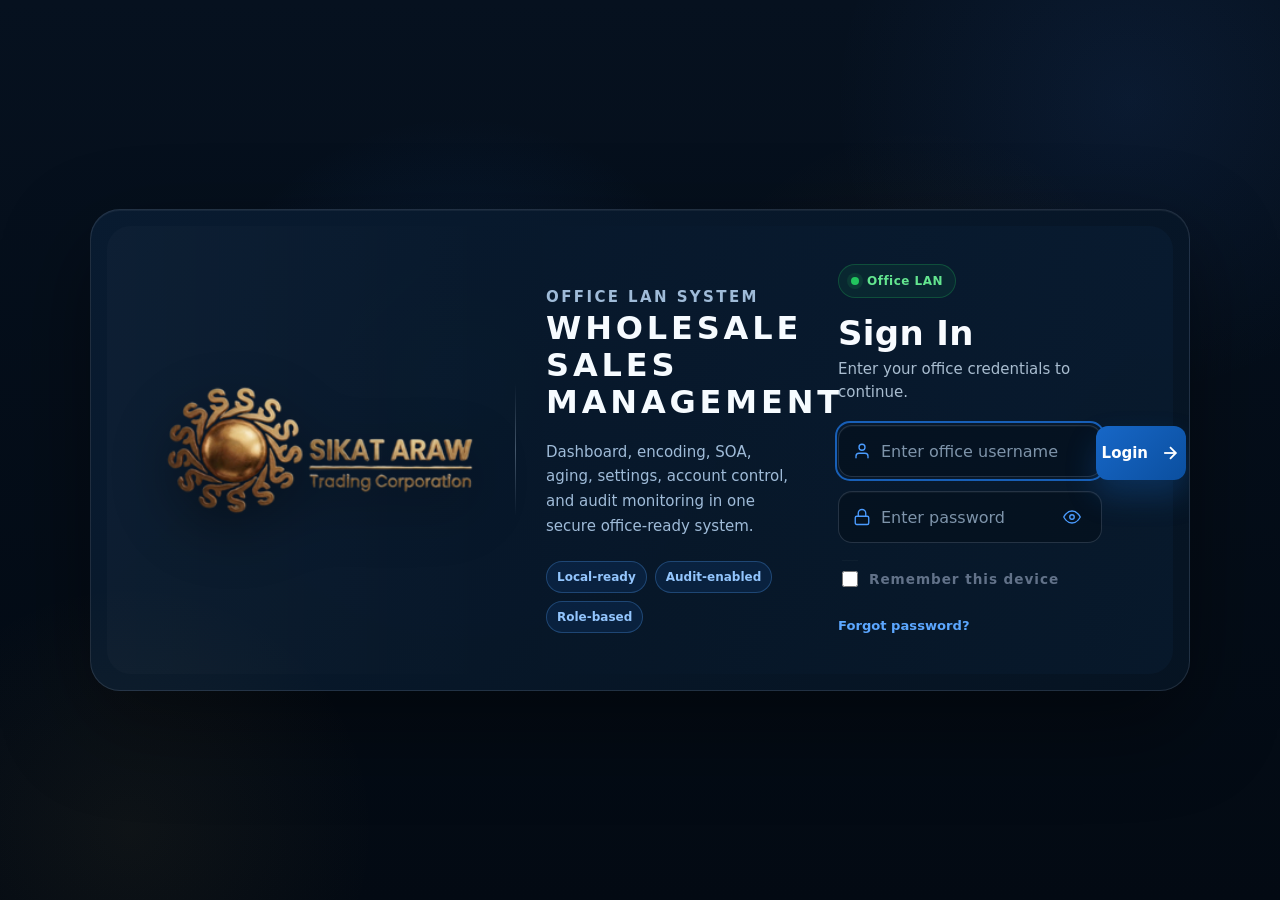
==== commit 478fd331: "Add files via upload" ====
--- a/index.html
+++ b/index.html
@@ -3,782 +3,20223 @@
 <head>
   <meta charset="UTF-8" />
   <meta name="viewport" content="width=device-width, initial-scale=1.0" />
-  <title>Sikat Araw Trading Corp. | Wholesale E-Commerce SPA</title>
-  <meta name="description" content="A portfolio-ready wholesale e-commerce SPA for frozen food distribution, quote requests, product catalog browsing, and cold-chain purchasing workflows." />
-  <meta name="theme-color" content="#071a33" />
-  <meta property="og:title" content="Sikat Araw Trading Corp. | Wholesale E-Commerce SPA" />
-  <meta property="og:description" content="Wholesale frozen food catalog with quote-cart workflow, product availability details, and cold-chain buyer support." />
-  <meta property="og:type" content="website" />
-  <meta name="author" content="John Eric Malonosan" />
-  <link rel="preconnect" href="https://fonts.googleapis.com">
-  <link rel="preconnect" href="https://fonts.gstatic.com" crossorigin>
-  <link href="https://fonts.googleapis.com/css2?family=Inter:wght@400;500;600;700;800;900&display=swap" rel="stylesheet">
-  <link rel="stylesheet" href="https://cdnjs.cloudflare.com/ajax/libs/font-awesome/6.5.2/css/all.min.css" referrerpolicy="no-referrer" />
-  <link rel="stylesheet" href="assets/css/styles.css" />
+  <title>Sikat Araw Wholesale Sales Management | Phase 12 Hard UI Structure Fix</title>
+  <link rel="icon" type="image/png" href="assets/wholesale-sales-management-favicon.png" />
+  <link rel="shortcut icon" href="assets/wholesale-sales-management.ico" />
+  <script src="https://cdn.sheetjs.com/xlsx-0.20.2/package/dist/xlsx.full.min.js"></script>
+  <script src="data/invoice-database.js"></script>
+  <style>
+    :root {
+      --bg: #f1f5f9;
+      --panel: #ffffff;
+      --panel-soft: #f8fafc;
+      --navy: #0b2f57;
+      --navy-2: #08213d;
+      --accent: #1d6fd6;
+      --accent-2: #155bb5;
+      --success: #168246;
+      --danger: #dc2626;
+      --warning: #f59e0b;
+      --text: #0f172a;
+      --muted: #64748b;
+      --border: #e2e8f0;
+      --shadow: 0 1px 3px rgba(0,0,0,0.06), 0 1px 2px rgba(0,0,0,0.04);
+      --radius: 18px;
+      --radius-sm: 12px;
+      --navy-950: #061b33;
+      --navy-900: #08213d;
+      --navy-800: #0b2f57;
+      --navy-700: #0f4c8a;
+      --blue-600: #155bb5;
+      --blue-500: #1d6fd6;
+      --gold-500: #f2b632;
+      --green-600: #168246;
+      --green-100: #e9f8ef;
+      --orange-500: #f59e0b;
+      --orange-100: #fff4dc;
+      --red-600: #dc2626;
+      --red-100: #fde8e8;
+      --purple-500: #7c3aed;
+      --slate-950: #0f172a;
+      --slate-700: #334155;
+      --slate-500: #64748b;
+      --slate-300: #cbd5e1;
+      --slate-200: #e2e8f0;
+      --slate-100: #f1f5f9;
+      --slate-50: #f8fafc;
+      --white: #ffffff;
+      --radius-sm: 8px;
+      --radius-md: 12px;
+      --radius-lg: 18px;
+      --radius-xl: 24px;
+      --radius-pill: 999px;
+      --shadow-sm: 0 1px 2px rgba(0,0,0,0.05);
+      --shadow-md: 0 4px 6px -1px rgba(0,0,0,0.07), 0 2px 4px -2px rgba(0,0,0,0.05);
+      --shadow-lg: 0 10px 15px -3px rgba(0,0,0,0.08), 0 4px 6px -4px rgba(0,0,0,0.04);
+      --shadow-card: 0 1px 3px rgba(0,0,0,0.06), 0 1px 2px rgba(0,0,0,0.04);
+      --shadow-sidebar: 4px 0 24px rgba(6,27,51,0.25);
+      --space-1: 4px;
+      --space-2: 8px;
+      --space-3: 12px;
+      --space-4: 16px;
+      --space-5: 20px;
+      --space-6: 24px;
+      --space-7: 32px;
+      --space-8: 40px;
+      --space-9: 48px;
+      --space-10: 64px;
+    }
+
+    * { box-sizing: border-box; }
+    html, body { margin: 0; padding: 0; }
+    html { height: 100%; }
+    body {
+      font-family: Inter, ui-sans-serif, system-ui, -apple-system, BlinkMacSystemFont, "Segoe UI", Arial, sans-serif;
+      background: var(--bg);
+      color: var(--text);
+      min-height: 100vh;
+      min-height: 100%;
+      line-height: 1.5;
+      -webkit-font-smoothing: antialiased;
+      -moz-osx-font-smoothing: grayscale;
+      color-scheme: light;
+    }
+
+    .app-layout {
+      display: flex;
+      min-height: 100vh;
+      min-height: 100%;
+    }
+
+    .app-shell {
+      width: 100%;
+      max-width: none;
+      margin: 0;
+      padding: 0;
+      position: relative;
+      z-index: 1;
+      flex: 1;
+      min-width: 0;
+      display: flex;
+      flex-direction: column;
+    }
+
+    body.auth-locked {
+      overflow: hidden;
+    }
+
+    body.auth-locked .app-shell,
+    body.auth-locked .app-sidebar {
+      display: none;
+    }
+
+    /* ===== SIDEBAR ===== */
+    .app-sidebar {
+      width: 272px;
+      min-height: 100vh;
+      min-height: 100%;
+      background: linear-gradient(180deg, var(--navy-950) 0%, var(--navy-900) 50%, var(--navy-800) 100%);
+      color: #fff;
+      display: flex;
+      flex-direction: column;
+      position: fixed;
+      left: 0;
+      top: 0;
+      bottom: 0;
+      z-index: 100;
+      box-shadow: var(--shadow-sidebar);
+      transition: width 0.25s ease, transform 0.25s ease;
+      overflow: hidden;
+    }
+    .app-sidebar.collapsed { width: 72px; }
+
+    .sidebar-header {
+      padding: 20px 18px 16px;
+      border-bottom: 1px solid rgba(255,255,255,0.08);
+      display: flex;
+      align-items: center;
+      gap: 12px;
+      min-height: 72px;
+    }
+    .sidebar-logo {
+      width: 40px;
+      height: 40px;
+      flex-shrink: 0;
+    }
+    .sidebar-brand {
+      min-width: 0;
+      overflow: hidden;
+      white-space: nowrap;
+    }
+    .app-sidebar.collapsed .sidebar-brand { display: none; }
+    .sidebar-brand-name {
+      font-size: 14px;
+      font-weight: 800;
+      letter-spacing: 0.3px;
+      color: var(--gold-500);
+      line-height: 1.2;
+    }
+    .sidebar-brand-sub {
+      font-size: 11px;
+      color: rgba(255,255,255,0.5);
+      letter-spacing: 0.2px;
+      line-height: 1.3;
+    }
+
+    .sidebar-nav {
+      flex: 1;
+      padding: 12px 10px;
+      overflow-y: auto;
+      overflow-x: hidden;
+    }
+    .sidebar-nav::-webkit-scrollbar { width: 3px; }
+    .sidebar-nav::-webkit-scrollbar-thumb { background: rgba(255,255,255,0.15); border-radius: 10px; }
+
+    .sidebar-section-label {
+      font-size: 10px;
+      font-weight: 700;
+      text-transform: uppercase;
+      letter-spacing: 1.2px;
+      color: rgba(255,255,255,0.35);
+      padding: 12px 14px 6px;
+      white-space: nowrap;
+    }
+    .app-sidebar.collapsed .sidebar-section-label { display: none; }
+
+    .sidebar-nav-item {
+      display: flex;
+      align-items: center;
+      gap: 12px;
+      padding: 10px 14px;
+      border-radius: var(--radius-md);
+      color: rgba(255,255,255,0.7);
+      font-size: 14px;
+      font-weight: 500;
+      cursor: pointer;
+      transition: all 0.15s ease;
+      text-decoration: none;
+      border: none;
+      background: none;
+      width: 100%;
+      text-align: left;
+      position: relative;
+      white-space: nowrap;
+    }
+    .sidebar-nav-item:hover {
+      background: rgba(255,255,255,0.08);
+      color: #fff;
+    }
+    .sidebar-nav-item.active {
+      background: var(--blue-600);
+      color: #fff;
+      font-weight: 600;
+      box-shadow: 0 2px 8px rgba(21,91,181,0.4);
+    }
+    .sidebar-nav-item svg {
+      width: 20px;
+      height: 20px;
+      flex-shrink: 0;
+      opacity: 0.8;
+    }
+    .sidebar-nav-item.active svg { opacity: 1; }
+    .sidebar-nav-item .nav-label {
+      overflow: hidden;
+      text-overflow: ellipsis;
+    }
+    .app-sidebar.collapsed .sidebar-nav-item .nav-label { display: none; }
+
+    .sidebar-subnav {
+      padding-left: 20px;
+    }
+    .sidebar-subnav .sidebar-nav-item {
+      padding: 8px 14px;
+      font-size: 13px;
+    }
+    .app-sidebar.collapsed .sidebar-subnav { display: none; }
+
+    .sidebar-footer {
+      padding: 14px 14px 16px;
+      border-top: 1px solid rgba(255,255,255,0.08);
+    }
+    .sidebar-status-card {
+      background: rgba(255,255,255,0.06);
+      border: 1px solid rgba(255,255,255,0.08);
+      border-radius: var(--radius-md);
+      padding: 10px 12px;
+    }
+    .sidebar-status-card .status-label {
+      font-size: 11px;
+      color: rgba(255,255,255,0.45);
+      font-weight: 600;
+      margin-bottom: 4px;
+    }
+    .sidebar-status-card .status-value {
+      font-size: 12px;
+      color: var(--green-600);
+      font-weight: 700;
+      display: flex;
+      align-items: center;
+      gap: 6px;
+    }
+    .sidebar-status-card .status-dot {
+      width: 7px;
+      height: 7px;
+      border-radius: 50%;
+      background: var(--green-600);
+      display: inline-block;
+      box-shadow: 0 0 0 3px rgba(22,130,70,0.25);
+    }
+    .sidebar-copyright {
+      font-size: 10px;
+      color: rgba(255,255,255,0.3);
+      line-height: 1.5;
+      margin-top: 10px;
+      padding: 0 4px;
+    }
+    .app-sidebar.collapsed .sidebar-copyright { display: none; }
+
+    .sidebar-collapse-btn {
+      display: flex;
+      align-items: center;
+      justify-content: center;
+      gap: 8px;
+      padding: 10px;
+      margin: 0 10px 8px;
+      border-radius: var(--radius-md);
+      border: 1px solid rgba(255,255,255,0.1);
+      background: rgba(255,255,255,0.05);
+      color: rgba(255,255,255,0.6);
+      cursor: pointer;
+      font-size: 12px;
+      font-weight: 600;
+      transition: all 0.15s ease;
+      width: calc(100% - 20px);
+    }
+    .sidebar-collapse-btn:hover { background: rgba(255,255,255,0.1); color: #fff; }
+    .sidebar-collapse-btn svg { width: 16px; height: 16px; flex-shrink: 0; }
+    .app-sidebar.collapsed .sidebar-collapse-btn .collapse-label { display: none; }
+
+    /* ===== TOPBAR ===== */
+    .app-topbar {
+      display: flex;
+      align-items: center;
+      justify-content: space-between;
+      padding: 12px var(--space-6);
+      background: var(--white);
+      border-bottom: 1px solid var(--border);
+      position: sticky;
+      top: 0;
+      z-index: 50;
+      min-height: 60px;
+    }
+    .topbar-left {
+      display: flex;
+      align-items: center;
+      gap: 14px;
+      min-width: 0;
+    }
+    .topbar-hamburger {
+      display: none;
+      align-items: center;
+      justify-content: center;
+      width: 36px;
+      height: 36px;
+      border-radius: var(--radius-sm);
+      border: 1px solid var(--border);
+      background: var(--white);
+      cursor: pointer;
+      color: var(--slate-700);
+      transition: all 0.15s;
+    }
+    .topbar-hamburger:hover { background: var(--slate-100); }
+    .topbar-hamburger svg { width: 18px; height: 18px; }
+    .topbar-page-info h1 {
+      margin: 0;
+      font-size: 18px;
+      font-weight: 700;
+      color: var(--navy-900);
+      line-height: 1.2;
+    }
+    .topbar-page-info p {
+      margin: 0;
+      font-size: 12px;
+      color: var(--muted);
+      line-height: 1.3;
+    }
+    .topbar-right {
+      display: flex;
+      align-items: center;
+      gap: 12px;
+      flex-shrink: 0;
+    }
+    .topbar-pill {
+      display: flex;
+      align-items: center;
+      gap: 6px;
+      padding: 6px 12px;
+      border-radius: var(--radius-pill);
+      font-size: 12px;
+      font-weight: 600;
+      white-space: nowrap;
+    }
+    .topbar-pill.status-online {
+      background: var(--green-100);
+      color: var(--green-600);
+      border: 1px solid rgba(22,130,70,0.15);
+    }
+    .topbar-pill.status-online .pill-dot {
+      width: 7px;
+      height: 7px;
+      border-radius: 50%;
+      background: var(--green-600);
+      box-shadow: 0 0 0 2px rgba(22,130,70,0.2);
+    }
+    .topbar-pill.time-pill {
+      background: var(--slate-100);
+      color: var(--slate-700);
+      border: 1px solid var(--border);
+    }
+    .topbar-user {
+      display: flex;
+      align-items: center;
+      gap: 8px;
+      padding: 4px 12px 4px 4px;
+      border-radius: var(--radius-pill);
+      border: 1px solid var(--border);
+      background: var(--white);
+      cursor: pointer;
+      transition: all 0.15s;
+    }
+    .topbar-user:hover { background: var(--slate-50); border-color: var(--slate-300); }
+    .topbar-user-avatar {
+      width: 32px;
+      height: 32px;
+      border-radius: 50%;
+      background: var(--navy-800);
+      color: #fff;
+      display: flex;
+      align-items: center;
+      justify-content: center;
+      font-size: 12px;
+      font-weight: 700;
+    }
+    .topbar-user-info {
+      line-height: 1.2;
+    }
+    .topbar-user-name {
+      font-size: 13px;
+      font-weight: 600;
+      color: var(--navy-900);
+    }
+    .topbar-user-role {
+      font-size: 11px;
+      color: var(--muted);
+    }
+    .topbar-user-chevron {
+      width: 14px;
+      height: 14px;
+      color: var(--slate-500);
+    }
+
+    .topbar-user[aria-expanded="true"] {
+      border-color: rgba(21, 91, 181, 0.38);
+      box-shadow: 0 10px 30px rgba(15, 76, 138, 0.14);
+    }
+    .topbar-user[aria-expanded="true"] .topbar-user-chevron {
+      transform: rotate(180deg);
+    }
+    .topbar-profile-menu {
+      position: absolute;
+      top: calc(100% + 10px);
+      right: 0;
+      width: min(360px, calc(100vw - 32px));
+      display: none;
+      z-index: 5200;
+      background: var(--white);
+      border: 1px solid var(--border);
+      border-radius: 18px;
+      box-shadow: 0 24px 60px rgba(8, 31, 54, 0.22);
+      overflow: hidden;
+    }
+    .topbar-profile-menu.open { display: block; }
+    .profile-menu-head {
+      padding: 16px;
+      display: grid;
+      grid-template-columns: 44px 1fr;
+      gap: 12px;
+      align-items: center;
+      background: linear-gradient(135deg, var(--navy-950), var(--navy-800));
+      color: #fff;
+    }
+    .profile-menu-avatar {
+      width: 44px;
+      height: 44px;
+      border-radius: 50%;
+      display: inline-flex;
+      align-items: center;
+      justify-content: center;
+      background: rgba(255, 255, 255, 0.14);
+      border: 1px solid rgba(255, 255, 255, 0.18);
+      font-weight: 900;
+      letter-spacing: .04em;
+    }
+    .profile-menu-name { font-weight: 800; line-height: 1.2; }
+    .profile-menu-meta {
+      margin-top: 3px;
+      color: rgba(255, 255, 255, 0.78);
+      font-size: 12px;
+      line-height: 1.35;
+    }
+    .profile-menu-body { padding: 8px; }
+    .profile-menu-item {
+      width: 100%;
+      display: flex;
+      align-items: center;
+      gap: 10px;
+      padding: 10px 12px;
+      border: 0;
+      border-radius: 12px;
+      background: transparent;
+      color: var(--navy-900);
+      font: inherit;
+      font-size: 14px;
+      font-weight: 700;
+      text-align: left;
+      cursor: pointer;
+      transition: background .15s ease, color .15s ease;
+    }
+    .profile-menu-item:hover,
+    .profile-menu-item:focus-visible { outline: none; background: var(--slate-100); }
+    .profile-menu-item svg {
+      width: 17px;
+      height: 17px;
+      color: var(--blue-600);
+      flex: 0 0 auto;
+    }
+    .profile-menu-item.danger { color: var(--red-600); }
+    .profile-menu-item.danger svg { color: var(--red-600); }
+    .profile-menu-divider { height: 1px; margin: 8px; background: var(--border); }
+    .profile-menu-foot {
+      padding: 10px 16px 14px;
+      color: var(--slate-500);
+      font-size: 12px;
+      background: var(--slate-50);
+      border-top: 1px solid var(--border);
+    }
+    .profile-overlay {
+      position: fixed;
+      inset: 0;
+      display: none;
+      align-items: center;
+      justify-content: center;
+      padding: 18px;
+      background: rgba(8, 20, 32, 0.58);
+      z-index: 6400;
+    }
+    .profile-overlay.open { display: flex; }
+    .profile-modal {
+      width: min(880px, 100%);
+      max-height: min(92vh, 860px);
+      overflow: hidden;
+      background: #fff;
+      color: var(--text);
+      border-radius: 22px;
+      border: 1px solid var(--border);
+      box-shadow: 0 28px 80px rgba(0, 0, 0, 0.35);
+      display: grid;
+      grid-template-rows: auto 1fr auto;
+    }
+    .profile-modal-head {
+      padding: 18px 20px;
+      display: flex;
+      justify-content: space-between;
+      gap: 14px;
+      align-items: center;
+      background: linear-gradient(135deg, var(--navy-950), var(--navy-800));
+      color: #fff;
+    }
+    .profile-modal-head h3 { margin: 0; font-size: 1.18rem; }
+    .profile-modal-head p { margin: 4px 0 0; color: rgba(255,255,255,.82); font-size: .86rem; }
+    .profile-modal-body {
+      overflow: auto;
+      padding: 20px;
+      display: grid;
+      gap: 16px;
+      background: linear-gradient(180deg, #fff 0%, var(--slate-50) 100%);
+    }
+    .profile-summary-grid {
+      display: grid;
+      grid-template-columns: repeat(2, minmax(0, 1fr));
+      gap: 12px;
+    }
+    .profile-summary-card {
+      border: 1px solid var(--border);
+      background: #fff;
+      border-radius: 16px;
+      padding: 14px;
+      box-shadow: var(--shadow-sm);
+    }
+    .profile-summary-card span {
+      display: block;
+      color: var(--slate-500);
+      font-size: 11px;
+      font-weight: 800;
+      letter-spacing: .08em;
+      text-transform: uppercase;
+      margin-bottom: 5px;
+    }
+    .profile-summary-card strong {
+      display: block;
+      color: var(--navy-900);
+      font-size: 15px;
+      overflow-wrap: anywhere;
+    }
+    .profile-password-form {
+      border: 1px solid var(--border);
+      background: #fff;
+      border-radius: 18px;
+      padding: 16px;
+      display: grid;
+      gap: 12px;
+      box-shadow: var(--shadow-sm);
+    }
+    .profile-password-form h4 { margin: 0; color: var(--navy-900); font-size: 1rem; }
+    .profile-password-grid {
+      display: grid;
+      grid-template-columns: repeat(3, minmax(0, 1fr));
+      gap: 12px;
+    }
+    .profile-field { display: grid; gap: 6px; }
+    .profile-field label {
+      font-weight: 800;
+      font-size: 12px;
+      color: var(--navy-900);
+      letter-spacing: .04em;
+      text-transform: uppercase;
+    }
+    .profile-field input {
+      width: 100%;
+      min-height: 42px;
+      border: 1px solid var(--border);
+      border-radius: 12px;
+      padding: 10px 12px;
+      background: #fff;
+      color: var(--text);
+    }
+    .profile-field input:focus { outline: 3px solid rgba(29, 111, 214, 0.15); border-color: var(--blue-500); }
+    .profile-modal-foot {
+      padding: 16px 20px 20px;
+      display: flex;
+      gap: 10px;
+      flex-wrap: wrap;
+      justify-content: flex-end;
+      border-top: 1px solid var(--border);
+      background: var(--panel);
+    }
+    @media (max-width: 760px) {
+      .profile-summary-grid, .profile-password-grid { grid-template-columns: 1fr; }
+      .topbar-profile-menu { right: -4px; }
+    }
+
+    /* ===== MAIN CONTENT ===== */
+    .app-main {
+      flex: 1;
+      padding: var(--space-6);
+      min-width: 0;
+      background: var(--bg);
+    }
+
+    /* ===== CARDS ===== */
+    .app-card {
+      background: var(--white);
+      border-radius: var(--radius-lg);
+      border: 1px solid var(--border);
+      box-shadow: var(--shadow-card);
+      overflow: hidden;
+    }
+    .app-card-header {
+      padding: 18px 22px 14px;
+      border-bottom: 1px solid var(--border);
+      display: flex;
+      align-items: center;
+      justify-content: space-between;
+      flex-wrap: wrap;
+      gap: 12px;
+    }
+    .app-card-header h2 {
+      margin: 0;
+      font-size: 16px;
+      font-weight: 700;
+      color: var(--navy-900);
+    }
+    .app-card-header p {
+      margin: 2px 0 0;
+      font-size: 12px;
+      color: var(--muted);
+    }
+    .app-card-body { padding: 20px 22px; }
+    .app-card-footer {
+      padding: 14px 22px;
+      border-top: 1px solid var(--border);
+      background: var(--slate-50);
+    }
+
+    /* ===== METRIC CARDS ===== */
+    .metric-grid {
+      display: grid;
+      grid-template-columns: repeat(4, 1fr);
+      gap: 16px;
+    }
+    .metric-card {
+      background: var(--white);
+      border-radius: var(--radius-lg);
+      border: 1px solid var(--border);
+      box-shadow: var(--shadow-card);
+      padding: 18px 20px;
+      display: flex;
+      align-items: flex-start;
+      gap: 14px;
+      transition: box-shadow 0.15s, transform 0.15s;
+    }
+    .metric-card:hover {
+      box-shadow: var(--shadow-md);
+      transform: translateY(-1px);
+    }
+    .metric-icon {
+      width: 44px;
+      height: 44px;
+      border-radius: var(--radius-md);
+      display: flex;
+      align-items: center;
+      justify-content: center;
+      flex-shrink: 0;
+    }
+    .metric-icon svg { width: 22px; height: 22px; }
+    .metric-icon.blue { background: rgba(29,111,214,0.1); color: var(--blue-500); }
+    .metric-icon.green { background: var(--green-100); color: var(--green-600); }
+    .metric-icon.orange { background: var(--orange-100); color: var(--orange-500); }
+    .metric-icon.red { background: var(--red-100); color: var(--red-600); }
+    .metric-icon.purple { background: rgba(124,58,237,0.1); color: var(--purple-500); }
+    .metric-icon.gold { background: rgba(242,182,50,0.12); color: #b08d2a; }
+    .metric-info { min-width: 0; flex: 1; }
+    .metric-label {
+      font-size: 11px;
+      font-weight: 700;
+      text-transform: uppercase;
+      letter-spacing: 0.5px;
+      color: var(--muted);
+      margin-bottom: 4px;
+    }
+    .metric-value {
+      font-size: 22px;
+      font-weight: 800;
+      color: var(--navy-900);
+      line-height: 1.1;
+      white-space: nowrap;
+      overflow: hidden;
+      text-overflow: ellipsis;
+    }
+    .metric-sub {
+      font-size: 11px;
+      color: var(--muted);
+      margin-top: 4px;
+      line-height: 1.3;
+    }
+
+    /* ===== PROGRESS CARDS ===== */
+    .progress-grid {
+      display: grid;
+      grid-template-columns: repeat(4, 1fr);
+      gap: 16px;
+      margin-top: 16px;
+    }
+    .progress-card {
+      background: var(--white);
+      border-radius: var(--radius-lg);
+      border: 1px solid var(--border);
+      box-shadow: var(--shadow-card);
+      padding: 16px 18px;
+      display: flex;
+      align-items: center;
+      gap: 14px;
+    }
+    .progress-icon {
+      width: 40px;
+      height: 40px;
+      border-radius: 50%;
+      display: flex;
+      align-items: center;
+      justify-content: center;
+      flex-shrink: 0;
+    }
+    .progress-icon svg { width: 20px; height: 20px; }
+    .progress-info { flex: 1; min-width: 0; }
+    .progress-label {
+      font-size: 12px;
+      font-weight: 600;
+      color: var(--slate-700);
+      margin-bottom: 2px;
+    }
+    .progress-amount {
+      font-size: 16px;
+      font-weight: 800;
+      color: var(--navy-900);
+    }
+    .progress-bar-wrap {
+      width: 100%;
+      height: 6px;
+      background: var(--slate-200);
+      border-radius: var(--radius-pill);
+      margin-top: 8px;
+      overflow: hidden;
+    }
+    .progress-bar-fill {
+      height: 100%;
+      border-radius: var(--radius-pill);
+      transition: width 0.4s ease;
+    }
+    .progress-bar-fill.blue { background: var(--blue-500); }
+    .progress-bar-fill.green { background: var(--green-600); }
+    .progress-bar-fill.orange { background: var(--orange-500); }
+    .progress-bar-fill.red { background: var(--red-600); }
+    .progress-pct {
+      font-size: 12px;
+      font-weight: 700;
+      color: var(--slate-700);
+      text-align: right;
+      margin-top: 4px;
+    }
+
+    /* ===== FILTER BAR ===== */
+    .filter-bar {
+      display: flex;
+      align-items: center;
+      gap: 12px;
+      padding: 16px 22px;
+      flex-wrap: wrap;
+    }
+    .filter-bar .search-box {
+      flex: 1 1 260px;
+      position: relative;
+    }
+    .filter-bar .search-box input {
+      width: 100%;
+      padding: 9px 12px 9px 36px;
+      border: 1px solid var(--border);
+      border-radius: var(--radius-md);
+      font-size: 13px;
+      background: var(--white);
+      color: var(--text);
+      transition: border-color 0.15s;
+    }
+    .filter-bar .search-box input:focus {
+      outline: none;
+      border-color: var(--blue-500);
+      box-shadow: 0 0 0 3px rgba(29,111,214,0.12);
+    }
+    .filter-bar .search-box svg {
+      position: absolute;
+      left: 11px;
+      top: 50%;
+      transform: translateY(-50%);
+      width: 16px;
+      height: 16px;
+      color: var(--slate-500);
+    }
+    .filter-bar select {
+      padding: 9px 32px 9px 12px;
+      border: 1px solid var(--border);
+      border-radius: var(--radius-md);
+      font-size: 13px;
+      background: var(--white);
+      color: var(--text);
+      cursor: pointer;
+      appearance: auto;
+      min-width: 140px;
+    }
+    .filter-bar select:focus {
+      outline: none;
+      border-color: var(--blue-500);
+      box-shadow: 0 0 0 3px rgba(29,111,214,0.12);
+    }
+    .filter-btn {
+      display: inline-flex;
+      align-items: center;
+      gap: 6px;
+      padding: 9px 16px;
+      border-radius: var(--radius-md);
+      font-size: 13px;
+      font-weight: 600;
+      cursor: pointer;
+      transition: all 0.15s;
+      border: 1px solid var(--border);
+      background: var(--white);
+      color: var(--slate-700);
+    }
+    .filter-btn:hover { background: var(--slate-50); border-color: var(--slate-300); }
+    .filter-btn svg { width: 15px; height: 15px; }
+
+    /* ===== TABLE CARD ===== */
+    .table-card {
+      background: var(--white);
+      border-radius: var(--radius-lg);
+      border: 1px solid var(--border);
+      box-shadow: var(--shadow-card);
+      overflow: hidden;
+    }
+    .table-card-header {
+      padding: 16px 22px;
+      border-bottom: 1px solid var(--border);
+      display: flex;
+      align-items: center;
+      justify-content: space-between;
+      flex-wrap: wrap;
+      gap: 12px;
+    }
+    .table-card-header h3 {
+      margin: 0;
+      font-size: 15px;
+      font-weight: 700;
+      color: var(--navy-900);
+    }
+    .table-card-header .record-count {
+      font-size: 12px;
+      font-weight: 600;
+      color: var(--muted);
+      background: var(--slate-100);
+      padding: 4px 10px;
+      border-radius: var(--radius-pill);
+    }
+    .table-card-body {
+      overflow-x: auto;
+      -webkit-overflow-scrolling: touch;
+    }
+    .table-card-body table {
+      width: 100%;
+      border-collapse: collapse;
+      min-width: 1000px;
+    }
+    .table-card-body thead th {
+      padding: 10px 14px;
+      font-size: 11px;
+      font-weight: 700;
+      text-transform: uppercase;
+      letter-spacing: 0.5px;
+      color: var(--slate-500);
+      background: var(--slate-50);
+      border-bottom: 1px solid var(--border);
+      text-align: left;
+      white-space: nowrap;
+      position: sticky;
+      top: 0;
+      z-index: 2;
+    }
+    .table-card-body thead th.num { text-align: right; }
+    .table-card-body tbody td {
+      padding: 11px 14px;
+      font-size: 13px;
+      color: var(--text);
+      border-bottom: 1px solid var(--slate-100);
+      vertical-align: middle;
+    }
+    .table-card-body tbody tr:hover td { background: var(--slate-50); }
+    .table-card-body tbody td.num {
+      text-align: right;
+      font-variant-numeric: tabular-nums;
+      white-space: nowrap;
+    }
+    .table-card-footer {
+      padding: 12px 22px;
+      border-top: 1px solid var(--border);
+      display: flex;
+      align-items: center;
+      justify-content: space-between;
+      flex-wrap: wrap;
+      gap: 12px;
+      background: var(--slate-50);
+    }
+    .table-card-footer .page-info {
+      font-size: 12px;
+      color: var(--muted);
+    }
+    .table-pagination {
+      display: flex;
+      align-items: center;
+      gap: 4px;
+    }
+    .table-pagination button {
+      width: 32px;
+      height: 32px;
+      border-radius: var(--radius-sm);
+      border: 1px solid var(--border);
+      background: var(--white);
+      color: var(--slate-700);
+      cursor: pointer;
+      font-size: 12px;
+      font-weight: 600;
+      display: flex;
+      align-items: center;
+      justify-content: center;
+      transition: all 0.15s;
+    }
+    .table-pagination button:hover { background: var(--slate-50); border-color: var(--slate-300); }
+    .table-pagination button.active { background: var(--blue-600); color: #fff; border-color: var(--blue-600); }
+    .table-pagination button:disabled { opacity: 0.4; cursor: not-allowed; }
+    .table-pagination .page-size-select {
+      padding: 6px 8px;
+      border: 1px solid var(--border);
+      border-radius: var(--radius-sm);
+      font-size: 12px;
+      background: var(--white);
+      margin-left: 8px;
+    }
+
+    /* ===== BUTTONS ===== */
+    .btn-new {
+      display: inline-flex;
+      align-items: center;
+      gap: 6px;
+      padding: 9px 18px;
+      border-radius: var(--radius-md);
+      font-size: 13px;
+      font-weight: 600;
+      cursor: pointer;
+      transition: all 0.15s;
+      border: none;
+      background: linear-gradient(135deg, var(--navy-900), var(--navy-800));
+      color: #fff;
+      box-shadow: 0 2px 6px rgba(8,33,61,0.25);
+    }
+    .btn-new:hover { box-shadow: 0 4px 12px rgba(8,33,61,0.35); transform: translateY(-1px); }
+    .btn-new:active { transform: translateY(0); }
+    .btn-new svg { width: 16px; height: 16px; }
+    .btn-new.green { background: linear-gradient(135deg, var(--green-600), #12703a); }
+    .btn-new.green:hover { box-shadow: 0 4px 12px rgba(22,130,70,0.3); }
+
+    /* ===== BADGES ===== */
+    .badge {
+      display: inline-flex;
+      align-items: center;
+      gap: 4px;
+      padding: 3px 10px;
+      border-radius: var(--radius-pill);
+      font-size: 11px;
+      font-weight: 700;
+      letter-spacing: 0.2px;
+      white-space: nowrap;
+    }
+    .badge-paid { background: var(--green-100); color: var(--green-600); }
+    .badge-open { background: var(--orange-100); color: #92610c; }
+    .badge-partial { background: rgba(29,111,214,0.1); color: var(--blue-600); }
+    .badge-past-due { background: var(--red-100); color: var(--red-600); }
+    .badge-cancelled { background: var(--slate-100); color: var(--slate-500); text-decoration: line-through; }
+    .badge-adjusted { background: rgba(124,58,237,0.1); color: var(--purple-500); }
+    .badge-not-due { background: var(--orange-100); color: #92610c; }
+    .badge-office-lan { background: var(--green-100); color: var(--green-600); }
+
+    /* ===== ENCODING STEPS ===== */
+    .encode-steps {
+      display: flex;
+      align-items: flex-start;
+      gap: 0;
+      padding: 20px 22px 0;
+    }
+    .encode-step {
+      display: flex;
+      align-items: center;
+      gap: 10px;
+      flex: 1;
+      position: relative;
+    }
+    .encode-step:not(:last-child)::after {
+      content: '';
+      flex: 1;
+      height: 2px;
+      background: var(--slate-200);
+      margin: 0 12px;
+    }
+    .encode-step.active:not(:last-child)::after { background: var(--blue-500); }
+    .encode-step.completed:not(:last-child)::after { background: var(--green-600); }
+    .step-number {
+      width: 30px;
+      height: 30px;
+      border-radius: 50%;
+      display: flex;
+      align-items: center;
+      justify-content: center;
+      font-size: 12px;
+      font-weight: 700;
+      flex-shrink: 0;
+      border: 2px solid var(--slate-300);
+      color: var(--slate-500);
+      background: var(--white);
+      transition: all 0.2s;
+    }
+    .encode-step.active .step-number {
+      border-color: var(--blue-500);
+      background: var(--blue-500);
+      color: #fff;
+    }
+    .encode-step.completed .step-number {
+      border-color: var(--green-600);
+      background: var(--green-600);
+      color: #fff;
+    }
+    .step-info { min-width: 0; }
+    .step-title {
+      font-size: 12px;
+      font-weight: 700;
+      color: var(--slate-700);
+      line-height: 1.2;
+    }
+    .encode-step.active .step-title { color: var(--navy-900); }
+    .step-desc {
+      font-size: 11px;
+      color: var(--muted);
+      line-height: 1.3;
+    }
+
+    /* ===== TRANSACTION SUMMARY (Encoding) ===== */
+    .tx-summary-card {
+      background: linear-gradient(135deg, #f0fdf4, #ecfdf5);
+      border: 1px solid rgba(22,130,70,0.15);
+      border-radius: var(--radius-lg);
+      padding: 18px 20px;
+    }
+    .tx-summary-card h4 {
+      margin: 0 0 14px;
+      font-size: 14px;
+      font-weight: 700;
+      color: var(--navy-900);
+    }
+    .tx-summary-grid {
+      display: grid;
+      grid-template-columns: repeat(3, 1fr);
+      gap: 12px;
+    }
+    .tx-summary-item {
+      text-align: center;
+      padding: 10px;
+      background: var(--white);
+      border-radius: var(--radius-md);
+      border: 1px solid rgba(22,130,70,0.1);
+    }
+    .tx-summary-item .label {
+      font-size: 10px;
+      font-weight: 700;
+      text-transform: uppercase;
+      letter-spacing: 0.4px;
+      color: var(--muted);
+      margin-bottom: 4px;
+    }
+    .tx-summary-item .value {
+      font-size: 15px;
+      font-weight: 800;
+      color: var(--navy-900);
+    }
+    .tx-summary-item.highlight {
+      grid-column: 1 / -1;
+      background: var(--navy-900);
+      border-color: var(--navy-900);
+    }
+    .tx-summary-item.highlight .label { color: rgba(255,255,255,0.7); }
+    .tx-summary-item.highlight .value { color: #fff; }
+
+    /* ===== SOA CARD ===== */
+    .soa-customer-card {
+      background: var(--white);
+      border-radius: var(--radius-lg);
+      border: 1px solid var(--border);
+      box-shadow: var(--shadow-card);
+      padding: 24px;
+      display: grid;
+      grid-template-columns: 1fr auto;
+      gap: 24px;
+      margin-bottom: 20px;
+    }
+    .soa-customer-info h3 {
+      margin: 0 0 12px;
+      font-size: 18px;
+      font-weight: 700;
+      color: var(--navy-900);
+    }
+    .soa-customer-detail {
+      display: flex;
+      align-items: center;
+      gap: 8px;
+      font-size: 13px;
+      color: var(--muted);
+      margin-bottom: 6px;
+    }
+    .soa-customer-detail svg { width: 14px; height: 14px; flex-shrink: 0; }
+    .soa-metrics {
+      display: grid;
+      grid-template-columns: repeat(3, 1fr);
+      gap: 12px;
+    }
+    .soa-metric {
+      text-align: center;
+      padding: 12px 14px;
+      border-radius: var(--radius-md);
+      background: var(--slate-50);
+      border: 1px solid var(--border);
+    }
+    .soa-metric.alert {
+      background: var(--navy-900);
+      border-color: var(--navy-900);
+      grid-column: span 3;
+    }
+    .soa-metric .label {
+      font-size: 11px;
+      font-weight: 600;
+      color: var(--muted);
+      margin-bottom: 4px;
+    }
+    .soa-metric .value {
+      font-size: 18px;
+      font-weight: 800;
+      color: var(--navy-900);
+    }
+    .soa-metric.alert .label { color: rgba(255,255,255,0.6); }
+    .soa-metric.alert .value { color: #fff; }
+    .soa-metric.red .value { color: var(--red-600); }
+
+    /* ===== AGING STATUS BADGES ===== */
+    .aging-status {
+      display: inline-flex;
+      align-items: center;
+      gap: 4px;
+      padding: 3px 10px;
+      border-radius: var(--radius-pill);
+      font-size: 11px;
+      font-weight: 700;
+    }
+    .aging-status.current { background: var(--green-100); color: var(--green-600); }
+    .aging-status.warning { background: var(--orange-100); color: #92610c; }
+    .aging-status.critical { background: var(--red-100); color: var(--red-600); }
+    .aging-status.cancelled { background: var(--slate-100); color: var(--slate-500); }
+
+    /* ===== INFO ALERT ===== */
+    .info-alert {
+      display: flex;
+      align-items: center;
+      gap: 10px;
+      padding: 12px 16px;
+      border-radius: var(--radius-md);
+      background: rgba(29,111,214,0.06);
+      border: 1px solid rgba(29,111,214,0.12);
+      color: var(--navy-900);
+      font-size: 13px;
+      margin: 0 22px 16px;
+    }
+    .info-alert svg { width: 18px; height: 18px; flex-shrink: 0; color: var(--blue-500); }
+
+    /* ===== STATUS FILTER TABS ===== */
+    .status-filter-tabs {
+      display: flex;
+      gap: 6px;
+      flex-wrap: wrap;
+    }
+    .status-filter-tab {
+      padding: 6px 14px;
+      border-radius: var(--radius-pill);
+      font-size: 12px;
+      font-weight: 600;
+      border: 1px solid var(--border);
+      background: var(--white);
+      color: var(--slate-700);
+      cursor: pointer;
+      transition: all 0.15s;
+    }
+    .status-filter-tab:hover { background: var(--slate-50); }
+    .status-filter-tab.active { background: var(--navy-900); color: #fff; border-color: var(--navy-900); }
+
+    /* ===== TABS ===== */
+    .tab-nav {
+      display: flex;
+      gap: 2px;
+      border-bottom: 1px solid var(--border);
+      padding: 0 22px;
+      background: var(--white);
+    }
+    .tab-nav-btn {
+      padding: 12px 18px;
+      font-size: 13px;
+      font-weight: 600;
+      color: var(--muted);
+      cursor: pointer;
+      border: none;
+      background: none;
+      position: relative;
+      transition: color 0.15s;
+    }
+    .tab-nav-btn:hover { color: var(--navy-900); }
+    .tab-nav-btn.active {
+      color: var(--blue-600);
+    }
+    .tab-nav-btn.active::after {
+      content: '';
+      position: absolute;
+      bottom: -1px;
+      left: 0;
+      right: 0;
+      height: 2px;
+      background: var(--blue-600);
+      border-radius: 2px 2px 0 0;
+    }
+
+    /* ===== RESPONSIVE ===== */
+    @media (max-width: 1200px) {
+      .metric-grid { grid-template-columns: repeat(2, 1fr); }
+      .progress-grid { grid-template-columns: repeat(2, 1fr); }
+      .soa-customer-card { grid-template-columns: 1fr; }
+      .soa-metrics { grid-template-columns: repeat(3, 1fr); }
+    }
+    @media (max-width: 900px) {
+      .app-sidebar {
+        transform: translateX(-100%);
+        width: 272px;
+      }
+      .app-sidebar.open { transform: translateX(0); }
+      .topbar-hamburger { display: flex; }
+      .topbar-right .topbar-pill { display: none; }
+      .metric-grid { grid-template-columns: 1fr; }
+      .progress-grid { grid-template-columns: 1fr; }
+      .encode-steps { flex-direction: column; gap: 12px; }
+      .encode-step:not(:last-child)::after { display: none; }
+    }
+    @media (max-width: 640px) {
+      .app-main { padding: 16px; }
+      .app-card-header { padding: 14px 16px; }
+      .app-card-body { padding: 16px; }
+      .filter-bar { padding: 12px 16px; }
+      .table-card-header { padding: 12px 16px; }
+      .table-card-footer { padding: 10px 16px; }
+      .tx-summary-grid { grid-template-columns: 1fr; }
+    }
+
+    .sidebar-overlay {
+      display: none;
+      position: fixed;
+      inset: 0;
+      background: rgba(0,0,0,0.4);
+      z-index: 99;
+    }
+    .sidebar-overlay.show { display: block; }
+
+    /* ===== LOGIN PAGE - Premium Enterprise SaaS 2026 ===== */
+    :root {
+      --login-navy: #0b1929;
+      --login-navy-deep: #06101e;
+      --login-navy-light: #132d4a;
+      --login-gold: #c9a84c;
+      --login-gold-light: #e4cc7a;
+      --login-gold-glow: rgba(201, 168, 76, 0.35);
+      --login-accent-blue: #3b82f6;
+      --login-success: #22c55e;
+      --login-surface: #ffffff;
+      --login-surface-soft: #f8fafc;
+      --login-border: rgba(148, 163, 184, 0.2);
+      --login-text: #0f172a;
+      --login-text-muted: #64748b;
+      --login-radius: 24px;
+      --login-radius-sm: 14px;
+      --login-shadow: 0 25px 60px rgba(0, 0, 0, 0.3), 0 0 0 1px rgba(255,255,255,0.05);
+    }
+
+    .login-screen {
+      min-height: 100vh;
+      min-height: 100dvh;
+      display: none;
+      align-items: center;
+      justify-content: center;
+      padding: 20px;
+      position: relative;
+      overflow: hidden;
+      z-index: 1;
+      background: var(--login-navy-deep);
+      font-family: "Inter", "Segoe UI", system-ui, -apple-system, sans-serif;
+    }
+
+    body.auth-locked .login-screen {
+      display: flex;
+    }
+
+    .login-screen::before {
+      content: "";
+      position: absolute;
+      width: 600px;
+      height: 600px;
+      top: -200px;
+      right: -150px;
+      border-radius: 50%;
+      background: radial-gradient(circle, rgba(59, 130, 246, 0.12), transparent 70%);
+      pointer-events: none;
+      animation: loginGlow1 8s ease-in-out infinite alternate;
+    }
+
+    .login-screen::after {
+      content: "";
+      position: absolute;
+      width: 500px;
+      height: 500px;
+      bottom: -180px;
+      left: -120px;
+      border-radius: 50%;
+      background: radial-gradient(circle, rgba(201, 168, 76, 0.08), transparent 70%);
+      pointer-events: none;
+      animation: loginGlow2 10s ease-in-out infinite alternate;
+    }
+
+    @keyframes loginGlow1 {
+      0% { transform: translate(0, 0) scale(1); opacity: 0.8; }
+      100% { transform: translate(-40px, 30px) scale(1.1); opacity: 1; }
+    }
+    @keyframes loginGlow2 {
+      0% { transform: translate(0, 0) scale(1); opacity: 0.6; }
+      100% { transform: translate(30px, -20px) scale(1.05); opacity: 0.9; }
+    }
+
+    .login-card {
+      width: min(960px, 100%);
+      display: grid;
+      grid-template-columns: 1fr 1fr;
+      background: var(--login-surface);
+      border: 1px solid var(--login-border);
+      border-radius: var(--login-radius);
+      box-shadow: var(--login-shadow);
+      overflow: hidden;
+      position: relative;
+      z-index: 2;
+    }
+
+    /* ===== LEFT PANEL ===== */
+    .login-hero {
+      padding: 40px 36px;
+      background: linear-gradient(160deg, var(--login-navy), var(--login-navy-deep));
+      color: #fff;
+      display: flex;
+      flex-direction: column;
+      position: relative;
+      overflow: hidden;
+      min-height: 520px;
+    }
+
+    .login-hero::before {
+      content: "";
+      position: absolute;
+      width: 320px;
+      height: 320px;
+      top: -80px;
+      right: -80px;
+      border-radius: 50%;
+      background: radial-gradient(circle, rgba(201, 168, 76, 0.1), transparent 70%);
+      pointer-events: none;
+    }
+
+    .login-hero::after {
+      content: "";
+      position: absolute;
+      width: 200px;
+      height: 200px;
+      bottom: -60px;
+      left: -40px;
+      border-radius: 50%;
+      background: radial-gradient(circle, rgba(59, 130, 246, 0.08), transparent 70%);
+      pointer-events: none;
+    }
+
+    .login-brand {
+      display: flex;
+      align-items: center;
+      gap: 16px;
+      margin-bottom: 36px;
+      position: relative;
+      z-index: 1;
+    }
+
+    .login-brand-logo {
+      flex-shrink: 0;
+      width: 56px;
+      height: 56px;
+      filter: drop-shadow(0 2px 8px rgba(201, 168, 76, 0.4));
+    }
+
+    .login-brand-text {
+      display: flex;
+      flex-direction: column;
+      gap: 1px;
+    }
+
+    .login-brand-name {
+      font-size: 1.15rem;
+      font-weight: 800;
+      letter-spacing: 1.5px;
+      color: var(--login-gold);
+      line-height: 1.2;
+    }
+
+    .login-brand-sub {
+      font-size: 0.72rem;
+      font-weight: 600;
+      letter-spacing: 2.5px;
+      color: rgba(255, 255, 255, 0.5);
+      text-transform: uppercase;
+    }
+
+    .login-hero-content {
+      flex: 1;
+      display: flex;
+      flex-direction: column;
+      justify-content: center;
+      gap: 20px;
+      position: relative;
+      z-index: 1;
+    }
+
+    .login-hero h1 {
+      margin: 0;
+      font-size: clamp(1.5rem, 2.8vw, 2rem);
+      font-weight: 800;
+      line-height: 1.15;
+      letter-spacing: -0.3px;
+      color: #fff;
+    }
+
+    .login-hero-desc {
+      margin: 0;
+      color: rgba(255, 255, 255, 0.6);
+      line-height: 1.6;
+      font-size: 0.88rem;
+      max-width: 38ch;
+    }
+
+    .login-features {
+      display: flex;
+      flex-direction: column;
+      gap: 14px;
+      margin-top: 8px;
+    }
+
+    .login-feature {
+      display: flex;
+      align-items: center;
+      gap: 14px;
+      color: rgba(255, 255, 255, 0.85);
+      font-size: 0.85rem;
+      line-height: 1.45;
+    }
+
+    .login-feature-icon {
+      flex-shrink: 0;
+      width: 36px;
+      height: 36px;
+      border-radius: 10px;
+      background: rgba(255, 255, 255, 0.08);
+      border: 1px solid rgba(255, 255, 255, 0.1);
+      display: flex;
+      align-items: center;
+      justify-content: center;
+    }
+
+    .login-feature-icon svg {
+      width: 18px;
+      height: 18px;
+      stroke: var(--login-gold);
+      fill: none;
+      stroke-width: 1.8;
+      stroke-linecap: round;
+      stroke-linejoin: round;
+    }
+
+    .login-hero-footer {
+      margin-top: auto;
+      padding-top: 24px;
+      border-top: 1px solid rgba(255, 255, 255, 0.08);
+      position: relative;
+      z-index: 1;
+    }
+
+    .login-hero-footer p {
+      margin: 0;
+      font-size: 0.75rem;
+      color: rgba(255, 255, 255, 0.3);
+      letter-spacing: 0.3px;
+    }
+
+    /* ===== RIGHT PANEL ===== */
+    .login-panel {
+      padding: 40px 36px;
+      background: var(--login-surface);
+      display: flex;
+      flex-direction: column;
+      justify-content: center;
+      gap: 24px;
+    }
+
+    .login-top-pill {
+      display: inline-flex;
+      align-items: center;
+      gap: 8px;
+      width: fit-content;
+      padding: 6px 14px;
+      border-radius: 999px;
+      background: rgba(34, 197, 94, 0.08);
+      border: 1px solid rgba(34, 197, 94, 0.2);
+      color: #15803d;
+      font-weight: 700;
+      font-size: 0.75rem;
+      letter-spacing: 0.5px;
+      text-transform: uppercase;
+    }
+
+    .login-top-pill::before {
+      content: "";
+      width: 7px;
+      height: 7px;
+      border-radius: 50%;
+      background: var(--login-success);
+      box-shadow: 0 0 0 3px rgba(34, 197, 94, 0.15);
+      animation: pillPulse 2s ease-in-out infinite;
+    }
+
+    @keyframes pillPulse {
+      0%, 100% { box-shadow: 0 0 0 3px rgba(34, 197, 94, 0.15); }
+      50% { box-shadow: 0 0 0 6px rgba(34, 197, 94, 0.08); }
+    }
+
+    .login-panel-head h2 {
+      margin: 0;
+      font-size: 1.65rem;
+      font-weight: 800;
+      color: var(--login-text);
+      letter-spacing: -0.5px;
+    }
+
+    .login-panel-head p {
+      margin: 6px 0 0;
+      color: var(--login-text-muted);
+      line-height: 1.5;
+      font-size: 0.88rem;
+    }
+
+    .login-status-row {
+      display: flex;
+      flex-wrap: wrap;
+      gap: 8px;
+      margin-top: 4px;
+    }
+
+    .login-status-chip {
+      display: inline-flex;
+      align-items: center;
+      gap: 6px;
+      padding: 5px 12px;
+      border-radius: 999px;
+      background: rgba(34, 197, 94, 0.08);
+      border: 1px solid rgba(34, 197, 94, 0.2);
+      color: #15803d;
+      font-weight: 700;
+      font-size: 0.75rem;
+      letter-spacing: 0.2px;
+    }
+
+    .login-status-chip::before {
+      content: "";
+      width: 6px;
+      height: 6px;
+      border-radius: 50%;
+      background: currentColor;
+    }
+
+    .login-api-chip {
+      display: inline-flex;
+      align-items: center;
+      gap: 6px;
+      padding: 5px 12px;
+      border-radius: 999px;
+      background: var(--login-surface-soft);
+      border: 1px solid var(--login-border);
+      color: var(--login-text-muted);
+      font-weight: 700;
+      font-size: 0.75rem;
+      letter-spacing: 0.2px;
+    }
+
+    .login-api-chip::before {
+      content: "";
+      width: 6px;
+      height: 6px;
+      border-radius: 50%;
+      background: currentColor;
+    }
+
+    .login-api-chip.status-success { color: #15803d; background: rgba(34,197,94,0.06); border-color: rgba(34,197,94,0.18); }
+    .login-api-chip.status-danger { color: #dc2626; background: rgba(220,38,38,0.06); border-color: rgba(220,38,38,0.18); }
+
+    /* ===== FORM ===== */
+    .login-form {
+      display: grid;
+      gap: 18px;
+    }
+
+    .login-field {
+      display: grid;
+      gap: 7px;
+    }
+
+    .login-field label {
+      font-weight: 700;
+      font-size: 0.8rem;
+      color: var(--login-text);
+      letter-spacing: 0.1px;
+    }
+
+    .login-input-wrap {
+      position: relative;
+      display: flex;
+      align-items: center;
+    }
+
+    .login-input-icon {
+      position: absolute;
+      left: 14px;
+      width: 18px;
+      height: 18px;
+      color: var(--login-text-muted);
+      pointer-events: none;
+      z-index: 1;
+    }
+
+    .login-input-icon svg {
+      width: 18px;
+      height: 18px;
+      stroke: currentColor;
+      fill: none;
+      stroke-width: 1.8;
+      stroke-linecap: round;
+      stroke-linejoin: round;
+    }
+
+    .login-field input {
+      width: 100%;
+      border: 1.5px solid var(--login-border);
+      border-radius: var(--login-radius-sm);
+      padding: 12px 14px 12px 42px;
+      background: var(--login-surface);
+      color: var(--login-text);
+      font-size: 0.92rem;
+      font-family: inherit;
+      transition: border-color 0.2s, box-shadow 0.2s;
+    }
+
+    .login-field input::placeholder {
+      color: #94a3b8;
+    }
+
+    .login-field input:focus {
+      outline: none;
+      border-color: var(--login-accent-blue);
+      box-shadow: 0 0 0 3px rgba(59, 130, 246, 0.12);
+    }
+
+    .login-toggle-pw {
+      position: absolute;
+      right: 12px;
+      width: 34px;
+      height: 34px;
+      border: none;
+      background: transparent;
+      border-radius: 8px;
+      cursor: pointer;
+      display: flex;
+      align-items: center;
+      justify-content: center;
+      color: var(--login-text-muted);
+      transition: background 0.15s, color 0.15s;
+    }
+
+    .login-toggle-pw:hover {
+      background: var(--login-surface-soft);
+      color: var(--login-text);
+    }
+
+    .login-toggle-pw svg {
+      width: 18px;
+      height: 18px;
+      stroke: currentColor;
+      fill: none;
+      stroke-width: 1.8;
+      stroke-linecap: round;
+      stroke-linejoin: round;
+    }
+
+    .login-options {
+      display: flex;
+      flex-wrap: wrap;
+      gap: 10px 16px;
+      align-items: center;
+      justify-content: space-between;
+    }
+
+    .login-options label {
+      display: inline-flex;
+      gap: 8px;
+      align-items: center;
+      cursor: pointer;
+      user-select: none;
+      font-size: 0.85rem;
+      color: var(--login-text-muted);
+    }
+
+    .login-options input[type="checkbox"] {
+      width: 16px;
+      height: 16px;
+      accent-color: var(--login-navy);
+      border-radius: 4px;
+    }
+
+    .login-hint {
+      margin: 0;
+      color: #94a3b8;
+      font-size: 0.78rem;
+    }
+
+    .login-help-actions {
+      display: flex;
+      flex-wrap: wrap;
+      gap: 6px;
+      align-items: center;
+      justify-content: space-between;
+    }
+
+    .login-help-links {
+      display: inline-flex;
+      flex-wrap: wrap;
+      gap: 4px;
+    }
+
+    .login-help-link {
+      border: 0;
+      background: transparent;
+      padding: 4px 8px;
+      color: var(--login-text-muted);
+      font-weight: 600;
+      font-size: 0.82rem;
+      cursor: pointer;
+      text-decoration: none;
+      border-radius: 6px;
+      transition: background 0.15s, color 0.15s;
+    }
+
+    .login-help-link:hover {
+      background: var(--login-surface-soft);
+      color: var(--login-text);
+    }
+
+    .login-actions {
+      padding-top: 4px;
+    }
+
+    .login-actions .btn {
+      width: 100%;
+      padding: 13px 20px;
+      border: none;
+      border-radius: var(--login-radius-sm);
+      background: linear-gradient(135deg, var(--login-navy), var(--login-navy-light));
+      color: #fff;
+      font-size: 0.95rem;
+      font-weight: 700;
+      font-family: inherit;
+      cursor: pointer;
+      display: flex;
+      align-items: center;
+      justify-content: center;
+      gap: 10px;
+      letter-spacing: 0.3px;
+      box-shadow: 0 4px 14px rgba(11, 25, 41, 0.3);
+      transition: transform 0.15s, box-shadow 0.2s, background 0.2s;
+    }
+
+    .login-actions .btn:hover {
+      transform: translateY(-1px);
+      box-shadow: 0 6px 20px rgba(11, 25, 41, 0.4);
+    }
+
+    .login-actions .btn:active {
+      transform: translateY(0);
+    }
+
+    .login-actions .btn svg {
+      width: 18px;
+      height: 18px;
+      stroke: currentColor;
+      fill: none;
+      stroke-width: 2;
+      stroke-linecap: round;
+      stroke-linejoin: round;
+    }
+
+    .login-footer-note {
+      text-align: center;
+      font-size: 0.75rem;
+      color: #94a3b8;
+      margin: 0;
+    }
+
+    /* ===== DARK MODE ===== */
+    body[data-theme="dark"] .login-panel {
+      background: #111827;
+    }
+
+    body[data-theme="dark"] .login-panel-head h2 {
+      color: #f1f5f9;
+    }
+
+    body[data-theme="dark"] .login-field input {
+      background: #1e293b;
+      border-color: #334155;
+      color: #f1f5f9;
+    }
+
+    body[data-theme="dark"] .login-field input::placeholder {
+      color: #64748b;
+    }
+
+    body[data-theme="dark"] .login-field input:focus {
+      border-color: var(--login-accent-blue);
+      box-shadow: 0 0 0 3px rgba(59, 130, 246, 0.2);
+    }
+
+    body[data-theme="dark"] .login-status-chip {
+      background: rgba(34, 197, 94, 0.1);
+      border-color: rgba(34, 197, 94, 0.25);
+      color: #4ade80;
+    }
+
+    body[data-theme="dark"] .login-api-chip {
+      background: #1e293b;
+      border-color: #334155;
+      color: #94a3b8;
+    }
+
+    body[data-theme="dark"] .login-toggle-pw:hover {
+      background: #1e293b;
+      color: #f1f5f9;
+    }
+
+    body[data-theme="dark"] .login-help-link:hover {
+      background: #1e293b;
+      color: #f1f5f9;
+    }
+
+    /* ===== RESPONSIVE ===== */
+    @media (max-width: 768px) {
+      .login-screen {
+        padding: 12px;
+        align-items: flex-start;
+        padding-top: 24px;
+      }
+
+      .login-card {
+        grid-template-columns: 1fr;
+      }
+
+      .login-hero {
+        min-height: auto;
+        padding: 28px 24px;
+      }
+
+      .login-hero-content {
+        gap: 14px;
+      }
+
+      .login-hero h1 {
+        font-size: 1.4rem;
+      }
+
+      .login-features {
+        gap: 10px;
+      }
+
+      .login-hero-footer {
+        display: none;
+      }
+
+      .login-panel {
+        padding: 28px 24px;
+      }
+    }
+
+    @media (max-width: 480px) {
+      .login-screen {
+        padding: 8px;
+        padding-top: 12px;
+      }
+
+      .login-card {
+        border-radius: 18px;
+      }
+
+      .login-hero {
+        padding: 22px 18px;
+        border-radius: 0;
+      }
+
+      .login-panel {
+        padding: 22px 18px;
+      }
+
+      .login-brand {
+        margin-bottom: 24px;
+      }
+
+      .login-brand-logo {
+        width: 44px;
+        height: 44px;
+      }
+
+      .login-brand-name {
+        font-size: 1rem;
+      }
+
+      .login-actions .btn {
+        padding: 12px 16px;
+      }
+    }
+
+    body[data-theme="dark"] .login-field input {
+      background: #0f151d;
+      color: var(--text);
+      border-color: #314251;
+    }
+
+    body[data-theme="dark"] .login-note {
+      background: rgba(126, 162, 198, 0.08);
+      border-color: rgba(126, 162, 198, 0.16);
+    }
+
+    body[data-theme="dark"] .login-net-note {
+      background: rgba(126, 162, 198, 0.06);
+      border-color: rgba(126, 162, 198, 0.14);
+    }
+
+    .admin-reset-overlay {
+      position: fixed;
+      inset: 0;
+      display: none;
+      align-items: center;
+      justify-content: center;
+      padding: 18px;
+      background: rgba(8, 20, 32, 0.58);
+      z-index: 6000;
+    }
+
+    .admin-reset-overlay.open {
+      display: flex;
+    }
+
+    .admin-reset-modal {
+      width: min(720px, 100%);
+      background: var(--panel);
+      color: var(--text);
+      border-radius: 22px;
+      border: 1px solid var(--border);
+      box-shadow: 0 28px 80px rgba(0, 0, 0, 0.35);
+      overflow: hidden;
+      display: grid;
+      grid-template-rows: auto 1fr auto;
+      max-height: min(92vh, 760px);
+    }
+
+    .admin-reset-head {
+      padding: 18px 20px;
+      display: flex;
+      justify-content: space-between;
+      gap: 14px;
+      align-items: center;
+      background: linear-gradient(135deg, var(--navy), var(--navy-2));
+      color: #fff;
+      border-bottom: 1px solid rgba(255, 255, 255, 0.1);
+    }
+
+    .admin-reset-head h3 {
+      margin: 0;
+      font-size: 1.2rem;
+    }
+
+    .admin-reset-head p {
+      margin: 4px 0 0;
+      color: rgba(255, 255, 255, 0.84);
+      font-size: 0.86rem;
+      line-height: 1.45;
+    }
+
+    .admin-reset-body {
+      padding: 18px 20px;
+      overflow: auto;
+      display: grid;
+      gap: 14px;
+      background: linear-gradient(180deg, var(--panel) 0%, var(--panel-soft) 100%);
+    }
+
+    .admin-reset-note {
+      padding: 12px 14px;
+      border-radius: 14px;
+      background: rgba(47, 93, 133, 0.08);
+      border: 1px solid rgba(47, 93, 133, 0.14);
+      color: var(--muted);
+      line-height: 1.5;
+      font-size: 0.88rem;
+    }
+
+    .admin-reset-grid {
+      display: grid;
+      grid-template-columns: repeat(2, minmax(0, 1fr));
+      gap: 12px;
+    }
+
+    .admin-reset-field {
+      display: grid;
+      gap: 6px;
+    }
+
+    .admin-reset-field.full {
+      grid-column: 1 / -1;
+    }
+
+    .admin-reset-field label {
+      font-weight: 800;
+      font-size: 0.82rem;
+      color: var(--text);
+    }
+
+    .admin-reset-field input,
+    .admin-reset-field select,
+    .admin-reset-field textarea {
+      width: 100%;
+      border: 1px solid var(--border);
+      border-radius: 12px;
+      padding: 10px 12px;
+      background: #fff;
+      color: var(--text);
+    }
+
+    .admin-reset-field textarea {
+      min-height: 74px;
+      resize: vertical;
+    }
+
+    .admin-reset-foot {
+      padding: 16px 20px 20px;
+      display: flex;
+      gap: 10px;
+      flex-wrap: wrap;
+      justify-content: flex-end;
+      border-top: 1px solid var(--border);
+      background: var(--panel);
+    }
+
+    .admin-reset-overlay .chip {
+      white-space: nowrap;
+    }
+
+    .admin-password-overlay {
+      position: fixed;
+      inset: 0;
+      display: none;
+      align-items: center;
+      justify-content: center;
+      padding: 18px;
+      background: rgba(8, 20, 32, 0.58);
+      z-index: 6200;
+    }
+
+    .admin-password-overlay.open {
+      display: flex;
+    }
+
+    .admin-password-modal {
+      width: min(1100px, 100%);
+      max-height: min(92vh, 960px);
+      overflow: hidden;
+      background: #fff;
+      color: var(--text);
+      border-radius: 22px;
+      border: 1px solid var(--border);
+      box-shadow: 0 28px 80px rgba(0, 0, 0, 0.35);
+      display: grid;
+      grid-template-rows: auto 1fr auto;
+    }
+
+    .admin-password-head {
+      padding: 18px 20px;
+      display: flex;
+      justify-content: space-between;
+      gap: 14px;
+      align-items: center;
+      background: linear-gradient(135deg, var(--navy), var(--navy-2));
+      color: #fff;
+      border-bottom: 1px solid rgba(255, 255, 255, 0.1);
+    }
+
+    .admin-password-head h3 {
+      margin: 0;
+      font-size: 1.2rem;
+    }
+
+    .admin-password-head p {
+      margin: 4px 0 0;
+      color: rgba(255, 255, 255, 0.84);
+      font-size: 0.86rem;
+      line-height: 1.45;
+    }
+
+    .admin-password-badges {
+      display: flex;
+      gap: 8px;
+      flex-wrap: wrap;
+      align-items: center;
+      justify-content: flex-end;
+    }
+
+    .admin-password-badges .chip {
+      background: rgba(255, 255, 255, 0.14);
+      border: 1px solid rgba(255, 255, 255, 0.18);
+      color: #fff;
+      font-size: 0.8rem;
+      padding: 5px 10px;
+      white-space: nowrap;
+    }
+
+    .admin-password-body {
+      padding: 18px 20px;
+      overflow: auto;
+      display: grid;
+      gap: 14px;
+      background: linear-gradient(180deg, var(--panel) 0%, var(--panel-soft) 100%);
+    }
+
+    .admin-password-grid {
+      display: grid;
+      grid-template-columns: repeat(2, minmax(0, 1fr));
+      gap: 12px;
+    }
+
+    .admin-password-block {
+      background: #fff;
+      border: 1px solid #e0e9f3;
+      border-radius: 18px;
+      box-shadow: 0 8px 18px rgba(17, 44, 66, 0.04);
+      padding: 14px;
+      display: grid;
+      gap: 12px;
+    }
+
+    .admin-password-block.full-width {
+      grid-column: 1 / -1;
+    }
+
+    .admin-password-block-title {
+      font-weight: 900;
+      font-size: 0.9rem;
+      text-transform: uppercase;
+      letter-spacing: 0.35px;
+      color: var(--navy);
+    }
+
+    .admin-password-fields {
+      display: grid;
+      grid-template-columns: repeat(2, minmax(0, 1fr));
+      gap: 12px;
+    }
+
+    .admin-password-field {
+      display: grid;
+      gap: 6px;
+      min-width: 0;
+    }
+
+    .admin-password-field.full {
+      grid-column: 1 / -1;
+    }
+
+    .admin-password-field label {
+      font-weight: 800;
+      font-size: 0.82rem;
+      color: var(--text);
+    }
+
+    .admin-password-field input,
+    .admin-password-field select,
+    .admin-password-field textarea {
+      width: 100%;
+      border: 1px solid var(--border);
+      border-radius: 12px;
+      padding: 10px 12px;
+      background: #fff;
+      color: var(--text);
+    }
+
+    .admin-password-field input[readonly] {
+      background: #f5f8fb;
+      color: #55616f;
+    }
+
+    .admin-password-field textarea {
+      min-height: 74px;
+      resize: vertical;
+    }
+
+    .admin-password-field.checkbox-field {
+      align-self: end;
+    }
+
+    .admin-password-field.checkbox-field label {
+      display: flex;
+      align-items: flex-start;
+      gap: 8px;
+      font-size: 0.82rem;
+      line-height: 1.35;
+    }
+
+    .admin-password-footer {
+      padding: 16px 20px 20px;
+      display: flex;
+      gap: 10px;
+      flex-wrap: wrap;
+      justify-content: flex-end;
+      border-top: 1px solid var(--border);
+      background: var(--panel);
+    }
+
+    body[data-theme="dark"] .admin-reset-modal {
+      background: #17202a;
+      color: var(--text);
+    }
+
+    body[data-theme="dark"] .admin-reset-body {
+      background: linear-gradient(180deg, #17202a 0%, #111821 100%);
+    }
+
+    body[data-theme="dark"] .admin-reset-note {
+      background: rgba(126, 162, 198, 0.08);
+      border-color: rgba(126, 162, 198, 0.16);
+    }
+
+    body[data-theme="dark"] .admin-reset-field input,
+    body[data-theme="dark"] .admin-reset-field select,
+    body[data-theme="dark"] .admin-reset-field textarea {
+      background: #0f151d;
+      color: var(--text);
+      border-color: #314251;
+    }
+
+    body[data-theme="dark"] .admin-password-modal {
+      background: #17202a;
+      color: var(--text);
+      border-color: #314251;
+    }
+
+    body[data-theme="dark"] .admin-password-body {
+      background: linear-gradient(180deg, #17202a 0%, #111821 100%);
+    }
+
+    body[data-theme="dark"] .admin-password-block,
+    body[data-theme="dark"] .admin-password-field input,
+    body[data-theme="dark"] .admin-password-field select,
+    body[data-theme="dark"] .admin-password-field textarea {
+      background: #0f151d;
+      color: var(--text);
+      border-color: #314251;
+    }
+
+    body[data-theme="dark"] .admin-password-field input[readonly] {
+      background: #1a2430;
+      color: #b9c6d2;
+    }
+
+    body[data-theme="dark"] .admin-password-head {
+      border-color: rgba(255, 255, 255, 0.1);
+    }
+
+    body[data-theme="dark"] .admin-password-footer {
+      background: #17202a;
+      border-color: #314251;
+    }
+
+    @media (max-width: 980px) {
+      .login-card {
+        grid-template-columns: 1fr;
+      }
+      .login-hero,
+      .login-panel {
+        padding: 20px;
+      }
+      .admin-password-grid {
+        grid-template-columns: 1fr;
+      }
+      .admin-password-fields {
+        grid-template-columns: 1fr;
+      }
+    }
+
+    @media (max-width: 640px) {
+      .login-screen {
+        padding: 8px;
+        padding-top: 12px;
+      }
+      .login-options,
+      .login-actions {
+        justify-content: stretch;
+      }
+      .login-actions .btn {
+        flex: 1 1 100%;
+      }
+      .login-help-actions {
+        align-items: flex-start;
+      }
+      .admin-reset-grid {
+        grid-template-columns: 1fr;
+      }
+      .admin-reset-head,
+      .admin-reset-foot {
+        padding-left: 14px;
+        padding-right: 14px;
+      }
+      .admin-reset-body {
+        padding-left: 14px;
+        padding-right: 14px;
+      }
+    }
+
+    .hero {
+      background: linear-gradient(135deg, var(--navy), var(--navy-2));
+      color: #fff;
+      border-radius: 24px;
+      padding: 24px;
+      box-shadow: 0 18px 42px rgba(10, 43, 62, 0.14);
+      position: relative;
+      z-index: 20;
+      overflow: visible;
+      border: 1px solid rgba(255, 255, 255, 0.08);
+      display: none;
+    }
+
+    .hero::after {
+      content: "";
+      position: absolute;
+      inset: auto -30px -60px auto;
+      width: 240px;
+      height: 240px;
+      border-radius: 50%;
+      background: rgba(255, 255, 255, 0.05);
+      filter: blur(2px);
+    }
+
+    .hero-top {
+      display: flex;
+      flex-wrap: wrap;
+      gap: 18px;
+      justify-content: space-between;
+      align-items: flex-start;
+      position: relative;
+      z-index: 1;
+    }
+
+    .brand h1 {
+      margin: 0;
+      font-size: clamp(1.5rem, 3vw, 2.5rem);
+      letter-spacing: 0.4px;
+    }
+
+    .brand p {
+      margin: 8px 0 0;
+      color: rgba(255, 255, 255, 0.82);
+      max-width: 820px;
+      line-height: 1.5;
+    }
+
+    .hero-summary {
+      flex: 1 1 auto;
+      display: grid;
+      gap: 10px;
+      justify-items: stretch;
+      align-content: start;
+      width: 100%;
+      max-width: none;
+    }
+
+    .hero-summary-head {
+      display: grid;
+      gap: 2px;
+      justify-items: center;
+      text-align: center;
+    }
+
+    .hero-summary-head h2 {
+      margin: 0;
+      font-size: clamp(1.05rem, 1.45vw, 1.35rem);
+      font-weight: 900;
+      color: #fff;
+      letter-spacing: 0.2px;
+    }
+
+    .hero-summary-head p {
+      margin: 0;
+      font-size: 0.84rem;
+      color: rgba(255, 255, 255, 0.78);
+      line-height: 1.35;
+    }
+
+    .company-summary-subline {
+      display: block;
+      margin-top: 2px;
+      font-size: 0.76rem;
+      color: rgba(255, 255, 255, 0.68);
+      line-height: 1.3;
+    }
+
+    .hero-summary-chart {
+      width: 100%;
+      padding: 12px 14px 10px;
+      border-radius: 18px;
+      background: rgba(255, 255, 255, 0.06);
+      border: 1px solid rgba(255, 255, 255, 0.12);
+      box-shadow: inset 0 1px 0 rgba(255, 255, 255, 0.06);
+    }
+
+    .hero-chart-bars {
+      height: 148px;
+      display: grid;
+      grid-template-columns: repeat(4, minmax(0, 1fr));
+      gap: 10px;
+      align-items: end;
+    }
+
+    .hero-chart-item {
+      height: 100%;
+      display: flex;
+      flex-direction: column;
+      justify-content: flex-end;
+      gap: 8px;
+      min-width: 0;
+    }
+
+    .hero-chart-bar {
+      display: block;
+      width: 100%;
+      min-height: 16px;
+      border-radius: 999px;
+      transition: height 220ms ease;
+      background: linear-gradient(180deg, rgba(255,255,255,0.52), rgba(255,255,255,0.16));
+      box-shadow: inset 0 1px 0 rgba(255,255,255,0.18);
+    }
+
+    .hero-chart-label {
+      font-size: 0.72rem;
+      font-weight: 800;
+      letter-spacing: 0.24px;
+      color: rgba(255, 255, 255, 0.82);
+      text-align: center;
+    }
+
+    .hero-chart-sales .hero-chart-bar {
+      background: linear-gradient(180deg, #4d6f8f, #2f4f6b);
+    }
+
+    .hero-chart-collections .hero-chart-bar {
+      background: linear-gradient(180deg, #43b86b, #2d8f50);
+    }
+
+    .hero-chart-ar .hero-chart-bar {
+      background: linear-gradient(180deg, #88a4bf, #5f7f9d);
+    }
+
+    .hero-chart-pastdue .hero-chart-bar {
+      background: linear-gradient(180deg, #f1c24c, #d28b12);
+    }
+
+    .hero-summary-metrics {
+      width: 100%;
+      display: grid;
+      grid-template-columns: repeat(2, minmax(0, 1fr));
+      gap: 8px;
+    }
+
+    .summary-chip {
+      display: grid;
+      gap: 2px;
+      padding: 8px 10px;
+      border-radius: 14px;
+      background: rgba(255, 255, 255, 0.08);
+      border: 1px solid rgba(255, 255, 255, 0.14);
+      color: #fff;
+      min-width: 0;
+    }
+
+    .summary-chip span {
+      font-size: 0.72rem;
+      text-transform: uppercase;
+      letter-spacing: 0.24px;
+      color: rgba(255, 255, 255, 0.78);
+    }
+
+    .summary-chip strong {
+      font-size: 0.96rem;
+      font-weight: 900;
+      color: #fff;
+      white-space: nowrap;
+    }
+
+    .summary-chip.warning {
+      border-color: rgba(224, 161, 0, 0.42);
+    }
+
+    .summary-chip.muted {
+      border-color: rgba(140, 151, 165, 0.38);
+    }
+
+    .status-success {
+      border-color: rgba(46, 175, 74, 0.42) !important;
+      background: rgba(46, 175, 74, 0.12) !important;
+      color: #d9f8e1 !important;
+    }
+
+    .status-danger {
+      border-color: rgba(220, 53, 69, 0.48) !important;
+      background: rgba(220, 53, 69, 0.14) !important;
+      color: #ffe2e5 !important;
+    }
+
+    .hero-summary-meta {
+      display: flex;
+      justify-content: flex-end;
+      gap: 8px;
+      flex-wrap: wrap;
+    }
+
+    .hero-summary-meta .meta-pill {
+      padding: 6px 10px;
+      border-radius: 999px;
+      background: rgba(255, 255, 255, 0.08);
+      border: 1px solid rgba(255, 255, 255, 0.14);
+      font-size: 0.78rem;
+      font-weight: 700;
+      color: rgba(255, 255, 255, 0.88);
+      white-space: nowrap;
+    }
+
+    .meta-pill {
+      background: rgba(255, 255, 255, 0.12);
+      backdrop-filter: blur(8px);
+      border: 1px solid rgba(255, 255, 255, 0.14);
+      padding: 8px 14px;
+      border-radius: 999px;
+      font-size: 0.92rem;
+      white-space: nowrap;
+    }
+
+    .header-editor {
+      margin-top: 18px;
+      background: rgba(255, 255, 255, 0.94);
+      color: var(--text);
+      border-radius: 18px;
+      padding: 16px;
+      box-shadow: 0 10px 24px rgba(10, 43, 62, 0.12);
+      border: 1px solid rgba(255, 255, 255, 0.36);
+      position: relative;
+      z-index: 1;
+    }
+
+    .header-editor .editor-title {
+      font-size: 0.92rem;
+      font-weight: 800;
+      color: var(--navy);
+      margin-bottom: 12px;
+    }
+
+    .header-editor-grid {
+      display: grid;
+      grid-template-columns: 1.6fr 2.4fr 1.4fr;
+      gap: 10px;
+      align-items: end;
+    }
+
+    .header-editor-grid .field-group {
+      display: grid;
+      gap: 6px;
+    }
+
+    .header-editor-grid .field-group label {
+      margin: 0;
+      font-size: 0.8rem;
+    }
+
+    .header-editor-grid input,
+    .header-editor-grid textarea {
+      width: 100%;
+      border: 1px solid #cfd9e6;
+      border-radius: 12px;
+      padding: 10px 12px;
+      background: #fff;
+      color: var(--text);
+    }
+
+    .header-editor-grid textarea {
+      min-height: 54px;
+      resize: vertical;
+    }
+
+    .header-editor-actions {
+      display: flex;
+      gap: 8px;
+      flex-wrap: wrap;
+      justify-content: flex-end;
+      align-items: center;
+    }
+
+    .toolbar {
+      display: flex;
+      flex-wrap: wrap;
+      gap: 12px;
+      align-items: center;
+      justify-content: space-between;
+      margin-top: 16px;
+      padding-top: 14px;
+      border-top: 1px solid rgba(255, 255, 255, 0.12);
+      position: relative;
+      z-index: 30;
+    }
+
+    .tabs {
+      display: flex;
+      gap: 12px;
+      flex-wrap: wrap;
+      padding: 0;
+      border-radius: 0;
+      background: transparent;
+      border: 0;
+    }
+
+    .tab-btn {
+      border: 0;
+      background: linear-gradient(180deg, rgba(255, 255, 255, 0.94), rgba(247, 250, 255, 0.99));
+      border: 1px solid rgba(214, 226, 238, 0.84);
+      color: var(--navy);
+      padding: 9px 15px;
+      border-radius: 999px;
+      cursor: pointer;
+      font-weight: 800;
+      font-size: 0.94rem;
+      transition: 0.2s ease;
+      box-shadow: 0 10px 22px rgba(17, 44, 66, 0.08);
+    }
+
+    .tab-btn:hover { transform: translateY(-1px); }
+    .tab-btn.active {
+      background: rgba(255, 255, 255, 0.98);
+      color: var(--navy);
+      box-shadow: 0 12px 26px rgba(17, 44, 66, 0.12);
+    }
+    .tab-btn.account-tab {
+      display: none;
+    }
+
+    .menu-wrap {
+      position: relative;
+      display: inline-flex;
+      align-items: center;
+      z-index: 7000;
+    }
+
+    .menu-toggle {
+      white-space: nowrap;
+      background: linear-gradient(180deg, rgba(255, 255, 255, 0.96), rgba(247, 250, 255, 0.99));
+      color: var(--navy);
+      border: 1px solid rgba(214, 226, 238, 0.9);
+      border-radius: 14px;
+      padding: 10px 18px;
+      min-height: 42px;
+      font-weight: 800;
+      box-shadow: 0 10px 22px rgba(17, 44, 66, 0.08);
+    }
+
+    .menu-toggle:hover,
+    .menu-toggle:focus-visible {
+      background: rgba(255, 255, 255, 0.96);
+      color: var(--navy);
+      outline: none;
+      transform: translateY(-1px);
+    }
+
+.menu-dropdown {
+      position: absolute;
+      top: calc(100% + 10px);
+      right: 0;
+      min-width: 220px;
+      padding: 8px;
+      border-radius: 16px;
+      border: 1px solid rgba(217, 227, 238, 0.9);
+      background: #fff;
+      box-shadow: 0 20px 36px rgba(8, 20, 32, 0.18);
+      display: none;
+      flex-direction: column;
+      gap: 4px;
+      /* Keep dropdown above sticky headers / table rows */
+      z-index: 90000;
+      /* Avoid clipping edge cases */
+      max-height: calc(100vh - 120px);
+      overflow: auto;
+      -webkit-overflow-scrolling: touch;
+    }
+
+    /* Ensure the menu wrapper creates a predictable stacking context */
+    .menu-wrap { isolation: isolate; }
+
+    /* Nudge right alignment on very narrow screens */
+    @media (max-width: 640px) {
+      .menu-dropdown {
+        right: auto;
+        left: 0;
+        min-width: 200px;
+      }
+    }
+
+    .menu-dropdown.open {
+      display: flex;
+    }
+
+    .menu-dropdown.admin-menu {
+      min-width: 260px;
+    }
+
+    .menu-item {
+      width: 100%;
+      text-align: left;
+      border: 0;
+      background: rgba(255, 255, 255, 0.96);
+      color: var(--text);
+      padding: 11px 12px;
+      border-radius: 10px;
+      font-size: 0.9rem;
+      font-weight: 700;
+      cursor: pointer;
+      min-height: 40px;
+    }
+
+    .menu-item:hover,
+    .menu-item:focus-visible {
+      background: rgba(47, 93, 133, 0.08);
+      outline: none;
+    }
+
+    .menu-item.danger {
+      color: #b53b47;
+    }
+
+    .menu-divider {
+      height: 1px;
+      margin: 2px 4px;
+      background: rgba(217, 227, 238, 0.95);
+    }
+
+    .actions {
+      display: flex;
+      gap: 10px;
+      flex-wrap: wrap;
+      align-items: center;
+      justify-content: flex-end;
+    }
+
+    button,
+    select,
+    input,
+    textarea {
+      font: inherit;
+    }
+
+    .btn {
+      border: 1px solid transparent;
+      border-radius: var(--radius-md);
+      padding: 9px 16px;
+      font-weight: 600;
+      font-size: 13px;
+      cursor: pointer;
+      transition: all 0.15s;
+      box-shadow: none;
+      min-height: 38px;
+      letter-spacing: 0;
+      display: inline-flex;
+      align-items: center;
+      gap: 6px;
+    }
+
+    .btn:hover { transform: translateY(-1px); box-shadow: var(--shadow-sm); }
+    .btn:focus-visible,
+    .field:focus-visible,
+    .search-input:focus-visible,
+    .select:focus-visible,
+    input:focus-visible,
+    textarea:focus-visible {
+      outline: none;
+      border-color: var(--blue-500);
+      box-shadow: 0 0 0 3px rgba(29,111,214,0.12);
+    }
+    .btn-primary {
+      background: linear-gradient(135deg, var(--navy-900), var(--navy-800));
+      color: #fff;
+      box-shadow: 0 2px 6px rgba(8,33,61,0.2);
+    }
+    .btn-primary:hover { box-shadow: 0 4px 12px rgba(8,33,61,0.3); }
+    .btn-secondary {
+      background: var(--white);
+      color: var(--slate-700);
+      border: 1px solid var(--border);
+    }
+    .btn-secondary:hover { background: var(--slate-50); border-color: var(--slate-300); }
+    .btn-danger {
+      background: var(--red-100);
+      color: var(--red-600);
+      border: 1px solid rgba(220,38,38,0.15);
+    }
+    .btn-dark {
+      background: linear-gradient(135deg, var(--navy-900), var(--navy-800));
+      color: #fff;
+    }
+
+    .toast-region {
+      position: fixed;
+      right: 16px;
+      bottom: 16px;
+      display: grid;
+      gap: 10px;
+      width: min(360px, calc(100vw - 24px));
+      z-index: 5000;
+      pointer-events: none;
+    }
+
+    .toast {
+      pointer-events: auto;
+      display: grid;
+      grid-template-columns: 28px 1fr auto;
+      gap: 12px;
+      align-items: start;
+      padding: 12px 14px;
+      border-radius: 14px;
+      border: 1px solid var(--border);
+      box-shadow: 0 14px 28px rgba(8, 20, 32, 0.18);
+      background: var(--panel);
+      color: var(--text);
+      overflow: hidden;
+      animation: toastIn 0.18s ease-out;
+    }
+
+    .toast-success {
+      border-color: rgba(46, 175, 74, 0.28);
+      background: linear-gradient(180deg, #eefaf1 0%, #ffffff 100%);
+    }
+
+    .toast-warning {
+      border-color: rgba(224, 161, 0, 0.28);
+      background: linear-gradient(180deg, #fff9e6 0%, #ffffff 100%);
+    }
+
+    .toast-error {
+      border-color: rgba(214, 69, 69, 0.28);
+      background: linear-gradient(180deg, #fdecec 0%, #ffffff 100%);
+    }
+
+    .toast-info {
+      border-color: rgba(47, 93, 133, 0.28);
+      background: linear-gradient(180deg, #eef5fb 0%, #ffffff 100%);
+    }
+
+    .toast-icon {
+      width: 28px;
+      height: 28px;
+      border-radius: 999px;
+      display: grid;
+      place-items: center;
+      font-weight: 900;
+      font-size: 0.9rem;
+      background: var(--navy);
+      color: #fff;
+    }
+
+    .toast-success .toast-icon { background: #2eaf4a; }
+    .toast-warning .toast-icon { background: #e0a100; color: #1b2430; }
+    .toast-error .toast-icon { background: #d64545; }
+    .toast-info .toast-icon { background: #2f5d85; }
+
+    .toast-body {
+      min-width: 0;
+    }
+
+    .toast-title {
+      font-weight: 800;
+      font-size: 0.94rem;
+      line-height: 1.3;
+      color: var(--text);
+    }
+
+    .toast-subtitle {
+      margin-top: 4px;
+      font-size: 0.82rem;
+      line-height: 1.4;
+      color: var(--muted);
+    }
+
+    .toast-close {
+      border: 0;
+      background: transparent;
+      color: var(--muted);
+      cursor: pointer;
+      font-size: 1rem;
+      line-height: 1;
+      padding: 0;
+    }
+
+    .toast.is-leaving {
+      animation: toastOut 0.18s ease-in forwards;
+    }
+
+    @keyframes toastIn {
+      from {
+        opacity: 0;
+        transform: translateY(10px);
+      }
+      to {
+        opacity: 1;
+        transform: translateY(0);
+      }
+    }
+
+    @keyframes toastOut {
+      from {
+        opacity: 1;
+        transform: translateY(0);
+      }
+      to {
+        opacity: 0;
+        transform: translateY(8px);
+      }
+    }
+
+    .content {
+      margin-top: 0;
+      position: relative;
+      z-index: 1;
+    }
+
+    .panel {
+      background: var(--white);
+      border-radius: var(--radius-lg);
+      box-shadow: var(--shadow-card);
+      border: 1px solid var(--border);
+      overflow: hidden;
+      min-width: 0;
+    }
+
+    .section {
+      display: none;
+      animation: fadeIn 0.18s ease;
+    }
+    .section.active { display: block; }
+    @keyframes fadeIn { from { opacity: 0; transform: translateY(4px); } to { opacity: 1; transform: translateY(0); } }
+
+    #summarySection > .panel {
+      background: linear-gradient(180deg, #ffffff 0%, #fbfdff 100%);
+    }
+
+    #encodeSection > .panel {
+      background: linear-gradient(180deg, #ffffff 0%, #fbfdff 100%);
+    }
+
+    #soaSection > .panel {
+      background: linear-gradient(180deg, #ffffff 0%, #fbfdff 100%);
+    }
+
+    #settingsSection > .panel {
+      background: linear-gradient(180deg, #ffffff 0%, #fbfdff 100%);
+    }
+
+    body:not([data-theme="dark"]) .hero,
+    body:not([data-theme="dark"]) .panel,
+    body:not([data-theme="dark"]) .card,
+    body:not([data-theme="dark"]) .table-wrap,
+    body:not([data-theme="dark"]) .section-head,
+    body:not([data-theme="dark"]) .toolbar,
+    body:not([data-theme="dark"]) .tabs,
+    body:not([data-theme="dark"]) .toolbar-row,
+    body:not([data-theme="dark"]) .notice,
+    body:not([data-theme="dark"]) .menu-dropdown,
+    body:not([data-theme="dark"]) .modal,
+    body:not([data-theme="dark"]) .modal-body,
+    body:not([data-theme="dark"]) .modal-grid,
+    body:not([data-theme="dark"]) .login-card,
+    body:not([data-theme="dark"]) .login-panel,
+    body:not([data-theme="dark"]) .header-editor,
+    body:not([data-theme="dark"]) .soa-card,
+    body:not([data-theme="dark"]) .soa-sheet,
+    body:not([data-theme="dark"]) .soa-details-panel,
+    body:not([data-theme="dark"]) .soa-side,
+    body:not([data-theme="dark"]) .encode-panel,
+    body:not([data-theme="dark"]) .encode-block,
+    body:not([data-theme="dark"]) .edit-panel,
+    body:not([data-theme="dark"]) .audit-log,
+    body:not([data-theme="dark"]) .account-shell-card,
+    body:not([data-theme="dark"]) .account-shell-box,
+    body:not([data-theme="dark"]) .account-empty-state,
+    body:not([data-theme="dark"]) .backup-center,
+    body:not([data-theme="dark"]) .backup-history-item,
+    body:not([data-theme="dark"]) .import-preview-card {
+      backdrop-filter: blur(12px) saturate(135%);
+      -webkit-backdrop-filter: blur(12px) saturate(135%);
+      box-shadow: 0 14px 34px rgba(17, 44, 66, 0.08);
+    }
+
+    body:not([data-theme="dark"]) .hero {
+      background: transparent;
+      border-color: transparent;
+      box-shadow: none;
+    }
+
+    body:not([data-theme="dark"]) .brand p,
+    body:not([data-theme="dark"]) .hero-summary-head h2,
+    body:not([data-theme="dark"]) .hero-summary-head p,
+    body:not([data-theme="dark"]) .company-summary-subline,
+    body:not([data-theme="dark"]) .hero-chart-label,
+    body:not([data-theme="dark"]) .summary-chip,
+    body:not([data-theme="dark"]) .summary-chip span,
+    body:not([data-theme="dark"]) .summary-chip strong,
+    body:not([data-theme="dark"]) .hero-summary-meta .meta-pill {
+      color: var(--navy);
+    }
+
+    body:not([data-theme="dark"]) .brand p,
+    body:not([data-theme="dark"]) .hero-summary-head p,
+    body:not([data-theme="dark"]) .company-summary-subline,
+    body:not([data-theme="dark"]) .hero-chart-label {
+      color: var(--muted);
+    }
+
+    body:not([data-theme="dark"]) .hero-summary-chart {
+      background: rgba(255, 255, 255, 0.72);
+      border: 1px solid rgba(214, 226, 238, 0.78);
+      box-shadow: 0 12px 26px rgba(17, 44, 66, 0.08);
+    }
+
+    body:not([data-theme="dark"]) .summary-chip {
+      background: rgba(255, 255, 255, 0.88);
+      border: 1px solid rgba(214, 226, 238, 0.84);
+      box-shadow: 0 10px 20px rgba(17, 44, 66, 0.05);
+    }
+
+    body:not([data-theme="dark"]) .summary-chip.warning {
+      border-color: rgba(224, 161, 0, 0.35);
+    }
+
+    body:not([data-theme="dark"]) .summary-chip.muted {
+      border-color: rgba(140, 151, 165, 0.34);
+    }
+
+    body:not([data-theme="dark"]) .summary-chip strong {
+      color: var(--navy);
+    }
+
+    body:not([data-theme="dark"]) .hero-summary-meta .meta-pill {
+      background: rgba(255, 255, 255, 0.82);
+      border: 1px solid rgba(214, 226, 238, 0.82);
+      color: var(--navy);
+      box-shadow: 0 8px 18px rgba(17, 44, 66, 0.05);
+    }
+
+    body:not([data-theme="dark"]) .panel,
+    body:not([data-theme="dark"]) .card,
+    body:not([data-theme="dark"]) .table-wrap,
+    body:not([data-theme="dark"]) .section-head,
+    body:not([data-theme="dark"]) .toolbar-row,
+    body:not([data-theme="dark"]) .login-card,
+    body:not([data-theme="dark"]) .login-panel,
+    body:not([data-theme="dark"]) .header-editor,
+    body:not([data-theme="dark"]) .soa-card,
+    body:not([data-theme="dark"]) .soa-sheet,
+    body:not([data-theme="dark"]) .soa-details-panel,
+    body:not([data-theme="dark"]) .soa-side,
+    body:not([data-theme="dark"]) .encode-panel,
+    body:not([data-theme="dark"]) .encode-block,
+    body:not([data-theme="dark"]) .edit-panel,
+    body:not([data-theme="dark"]) .audit-log,
+    body:not([data-theme="dark"]) .account-shell-card,
+    body:not([data-theme="dark"]) .account-shell-box,
+    body:not([data-theme="dark"]) .account-empty-state,
+    body:not([data-theme="dark"]) .backup-center,
+    body:not([data-theme="dark"]) .backup-history-item,
+    body:not([data-theme="dark"]) .import-preview-card,
+    body:not([data-theme="dark"]) .modal,
+    body:not([data-theme="dark"]) .modal-body,
+    body:not([data-theme="dark"]) .modal-grid {
+      background: rgba(255, 255, 255, 0.78);
+      border: 1px solid rgba(214, 226, 238, 0.68);
+    }
+
+    body:not([data-theme="dark"]) .section-head,
+    body:not([data-theme="dark"]) .toolbar-row {
+      background: rgba(255, 255, 255, 0.6);
+      border-color: rgba(214, 226, 238, 0.68);
+    }
+
+    body:not([data-theme="dark"]) .toolbar {
+      background: transparent;
+      border-top-color: transparent;
+      box-shadow: none;
+      border-radius: 0;
+      padding: 12px 0 0;
+      backdrop-filter: none;
+      -webkit-backdrop-filter: none;
+    }
+
+    body:not([data-theme="dark"]) .tabs {
+      box-shadow: none;
+    }
+
+    body:not([data-theme="dark"]) .menu-dropdown {
+      box-shadow: 0 16px 32px rgba(17, 44, 66, 0.11);
+    }
+
+    body:not([data-theme="dark"]) .menu-dropdown {
+      background: rgba(255, 255, 255, 0.92);
+      color: var(--text);
+      backdrop-filter: blur(10px) saturate(120%);
+      -webkit-backdrop-filter: blur(10px) saturate(120%);
+      border: 1px solid rgba(214, 226, 238, 0.84);
+    }
+
+    body:not([data-theme="dark"]) .notice {
+      background: rgba(247, 251, 255, 0.82);
+      border-color: rgba(214, 230, 246, 0.74);
+      color: #2a4e74;
+    }
+
+    body:not([data-theme="dark"]) .table-wrap {
+      background: rgba(255, 255, 255, 0.66);
+    }
+
+    body:not([data-theme="dark"]) .login-card {
+      border: 1px solid rgba(214, 226, 238, 0.68);
+    }
+
+    body:not([data-theme="dark"]) .login-panel {
+      background: rgba(255, 255, 255, 0.8);
+    }
+
+    body:not([data-theme="dark"]) .header-editor {
+      background: rgba(255, 255, 255, 0.88);
+      border-color: rgba(214, 226, 238, 0.68);
+    }
+
+    body:not([data-theme="dark"]) .soa-sheet,
+    body:not([data-theme="dark"]) .soa-details-panel {
+      background: rgba(255, 255, 255, 0.8);
+      border-color: rgba(214, 226, 238, 0.7);
+    }
+
+    body:not([data-theme="dark"]) .soa-card {
+      background: rgba(255, 255, 255, 0.76);
+      border-color: rgba(214, 226, 238, 0.68);
+    }
+
+    body:not([data-theme="dark"]) .soa-sheet-grid,
+    body:not([data-theme="dark"]) .soa-summary-grid {
+      background:
+        linear-gradient(#f8fbfe 1px, transparent 1px),
+        linear-gradient(90deg, #f8fbfe 1px, transparent 1px);
+      background-size: 16px 16px;
+    }
+
+    body:not([data-theme="dark"]) .backup-center {
+      background: rgba(247, 251, 255, 0.8);
+      border-color: rgba(214, 226, 238, 0.7);
+    }
+
+    body:not([data-theme="dark"]) .backup-history-item,
+    body:not([data-theme="dark"]) .import-preview-card {
+      background: rgba(255, 255, 255, 0.78);
+      border-color: rgba(214, 226, 238, 0.68);
+    }
+
+    body:not([data-theme="dark"]) .modal {
+      background: rgba(255, 255, 255, 0.84);
+      border-color: rgba(214, 226, 238, 0.72);
+    }
+
+    body:not([data-theme="dark"]) .modal-head {
+      background: linear-gradient(135deg, rgba(22, 50, 79, 0.92), rgba(15, 37, 61, 0.84));
+    }
+
+    body:not([data-theme="dark"]) .field,
+    body:not([data-theme="dark"]) .search-input,
+    body:not([data-theme="dark"]) .select,
+    body:not([data-theme="dark"]) input,
+    body:not([data-theme="dark"]) select,
+    body:not([data-theme="dark"]) textarea,
+    body:not([data-theme="dark"]) .header-editor-grid input,
+    body:not([data-theme="dark"]) .header-editor-grid textarea,
+    body:not([data-theme="dark"]) .soa-edit-grid input,
+    body:not([data-theme="dark"]) .soa-edit-grid textarea {
+      background: rgba(255, 255, 255, 0.8);
+      border-color: rgba(209, 220, 233, 0.9);
+      box-shadow: inset 0 1px 0 rgba(255, 255, 255, 0.78), 0 6px 14px rgba(17, 44, 66, 0.03);
+    }
+
+    body:not([data-theme="dark"]) .btn-secondary,
+    body:not([data-theme="dark"]) .btn-dark {
+      background: rgba(255, 255, 255, 0.78);
+      border: 1px solid rgba(214, 226, 238, 0.72);
+      color: var(--navy);
+    }
+
+    body:not([data-theme="dark"]) .tab-btn.active {
+      background: rgba(255, 255, 255, 0.9);
+      box-shadow: 0 10px 22px rgba(17, 44, 66, 0.08);
+    }
+
+    body:not([data-theme="dark"]) .tab-btn {
+      color: var(--navy);
+      text-shadow: none;
+    }
+
+    body:not([data-theme="dark"]) .tab-btn.active {
+      color: var(--navy);
+      text-shadow: none;
+    }
+
+    body:not([data-theme="dark"]) .tab-btn:not(.active) {
+      color: var(--navy);
+    }
+
+    body:not([data-theme="dark"]) .menu-dropdown .menu-item {
+      color: var(--navy);
+      background: rgba(255, 255, 255, 0.98);
+    }
+
+    body:not([data-theme="dark"]) .menu-dropdown .menu-item:hover,
+    body:not([data-theme="dark"]) .menu-dropdown .menu-item:focus-visible {
+      background: rgba(22, 50, 79, 0.08);
+    }
+
+    body:not([data-theme="dark"]) .menu-item:hover,
+    body:not([data-theme="dark"]) .menu-item:focus-visible {
+      background: rgba(47, 93, 133, 0.12);
+    }
+
+    body[data-theme="dark"] .hero {
+      box-shadow: 0 18px 42px rgba(0, 0, 0, 0.28);
+      border-color: rgba(255, 255, 255, 0.06);
+    }
+    body[data-theme="dark"] .panel,
+    body[data-theme="dark"] #summarySection > .panel,
+    body[data-theme="dark"] #encodeSection > .panel,
+    body[data-theme="dark"] #soaSection > .panel,
+    body[data-theme="dark"] #settingsSection > .panel,
+    body[data-theme="dark"] .card,
+    body[data-theme="dark"] .table-wrap,
+    body[data-theme="dark"] .edit-panel,
+    body[data-theme="dark"] .soa-sheet,
+    body[data-theme="dark"] .encode-panel,
+    body[data-theme="dark"] .encode-block,
+    body[data-theme="dark"] .soa-side,
+    body[data-theme="dark"] .audit-log,
+    body[data-theme="dark"] .modal-body,
+    body[data-theme="dark"] .modal-grid,
+    body[data-theme="dark"] .header-editor {
+      background: var(--panel);
+      color: var(--text);
+      border-color: var(--border);
+      box-shadow: var(--shadow);
+    }
+    body[data-theme="dark"] .section-head {
+      background: linear-gradient(180deg, #19212b 0%, #171e27 100%);
+      border-bottom-color: var(--border);
+    }
+    body[data-theme="dark"] .section-title h2,
+    body[data-theme="dark"] .edit-block-title,
+    body[data-theme="dark"] .audit-log-title,
+    body[data-theme="dark"] .encode-subhead h3,
+    body[data-theme="dark"] .soa-header h2,
+    body[data-theme="dark"] .soa-sheet h3,
+    body[data-theme="dark"] .hero .brand h1 {
+      color: #eef4fa;
+    }
+    body[data-theme="dark"] .section-title p,
+    body[data-theme="dark"] .card .label,
+    body[data-theme="dark"] .card .sub,
+    body[data-theme="dark"] .edit-panel-head p,
+    body[data-theme="dark"] .header-editor .editor-title,
+    body[data-theme="dark"] .muted,
+    body[data-theme="dark"] .small-muted {
+      color: var(--muted);
+    }
+    body[data-theme="dark"] .search-input,
+    body[data-theme="dark"] .select,
+    body[data-theme="dark"] .field,
+    body[data-theme="dark"] input,
+    body[data-theme="dark"] select,
+    body[data-theme="dark"] textarea {
+      background: #101821;
+      color: var(--text);
+      border-color: var(--border);
+    }
+    body[data-theme="dark"] .table-wrap {
+      background: #111821;
+    }
+    body[data-theme="dark"] thead th,
+    body[data-theme="dark"] .soa-sheet-table thead th {
+      background: #1d2733;
+      color: #edf4fa;
+      border-bottom-color: var(--border);
+    }
+    body[data-theme="dark"] tbody td,
+    body[data-theme="dark"] .soa-sheet-table tbody td {
+      border-color: #2b3947;
+      color: var(--text);
+      background: #131b24;
+    }
+    body[data-theme="dark"] tbody tr:hover,
+    body[data-theme="dark"] .soa-sheet-table tbody tr:hover {
+      background: #182230;
+    }
+    body[data-theme="dark"] .row-selected td {
+      background: #1b2735 !important;
+    }
+    body[data-theme="dark"] .card::before {
+      background: linear-gradient(90deg, rgba(126, 162, 198, 0.95), rgba(22, 50, 79, 0.85));
+    }
+    body[data-theme="dark"] .btn-secondary {
+      background: #273244;
+      color: #eef4fa;
+      border-color: #334256;
+    }
+    body[data-theme="dark"] .btn-primary {
+      background: linear-gradient(135deg, #284f73, #1b324c);
+      color: #fff;
+    }
+    body[data-theme="dark"] .btn-danger {
+      background: #4d2227;
+      color: #ffd7db;
+      border-color: #6a2d34;
+    }
+    body[data-theme="dark"] .chip,
+    body[data-theme="dark"] .audit-log-tools .chip,
+    body[data-theme="dark"] .meta-pill {
+      background: #223041;
+      color: #e7eef6;
+      border-color: #334256;
+    }
+    body[data-theme="dark"] .notice {
+      background: #182230;
+      border-color: #314251;
+      color: #d8e4ef;
+    }
+    body[data-theme="dark"] .toolbar-row {
+      background: transparent;
+    }
+    body[data-theme="dark"] .audit-log-item {
+      background: #131b24;
+      border-color: #2b3947;
+    }
+    body[data-theme="dark"] .audit-log-item .action,
+    body[data-theme="dark"] .audit-log-item .meta strong {
+      color: #eef4fa;
+    }
+    body[data-theme="dark"] .soa-sheet-table .age-cell {
+      background: #27465e;
+    }
+    body[data-theme="dark"] .status-legend .legend-chip.current,
+    body[data-theme="dark"] .legend-chip.current {
+      background: rgba(46, 175, 74, 0.16);
+      color: #7bf0a2;
+      border-color: rgba(46, 175, 74, 0.28);
+    }
+    body[data-theme="dark"] .status-legend .legend-chip.warning,
+    body[data-theme="dark"] .legend-chip.warning {
+      background: rgba(224, 161, 0, 0.16);
+      color: #ffd76a;
+      border-color: rgba(224, 161, 0, 0.28);
+    }
+    body[data-theme="dark"] .status-legend .legend-chip.critical,
+    body[data-theme="dark"] .legend-chip.critical {
+      background: rgba(214, 69, 69, 0.16);
+      color: #ff9fa1;
+      border-color: rgba(214, 69, 69, 0.28);
+    }
+    body[data-theme="dark"] .status-legend .legend-chip.cancelled,
+    body[data-theme="dark"] .legend-chip.cancelled {
+      background: rgba(140, 151, 165, 0.16);
+      color: #d0d8e0;
+      border-color: rgba(140, 151, 165, 0.28);
+    }
+    body[data-theme="dark"] .tabs {
+      background: transparent;
+      border: 0;
+    }
+    body[data-theme="dark"] .tab-btn {
+      color: #dfe8f1;
+    }
+    body[data-theme="dark"] .tab-btn.active {
+      background: rgba(255, 255, 255, 0.1);
+      color: #fff;
+      box-shadow: none;
+    }
+    body[data-theme="dark"] .tab-btn.account-tab {
+      flex-basis: 100%;
+    }
+    body[data-theme="dark"] .account-tab-btn {
+      background: #273244;
+      color: #e7eef6;
+      border-color: #334256;
+    }
+    body[data-theme="dark"] .account-tab-btn.active {
+      background: rgba(255, 255, 255, 0.1);
+      color: #fff;
+      border-color: #43556b;
+      box-shadow: none;
+    }
+    body[data-theme="dark"] .account-shell-card,
+    body[data-theme="dark"] .account-shell-box,
+    body[data-theme="dark"] .account-empty-state {
+      background: #17202a;
+      border-color: #314251;
+      color: #e7eef6;
+    }
+    body[data-theme="dark"] .account-shell-head {
+      background: linear-gradient(180deg, #1a232f 0%, #151c25 100%);
+      border-color: #314251;
+    }
+    body[data-theme="dark"] .account-shell-head h3,
+    body[data-theme="dark"] .account-shell-box strong {
+      color: #eef4fa;
+    }
+
+    .section-head {
+      padding: 20px 22px 16px;
+      display: flex;
+      flex-wrap: wrap;
+      gap: 12px;
+      align-items: flex-start;
+      justify-content: space-between;
+      border-bottom: 1px solid var(--border);
+      background: var(--white);
+    }
+
+    .section-title {
+      min-width: 0;
+      flex: 1 1 320px;
+    }
+
+    .section-title h2 {
+      margin: 0;
+      color: var(--navy-900);
+      font-size: 18px;
+      line-height: 1.2;
+      font-weight: 700;
+      letter-spacing: -0.2px;
+    }
+
+    .section-title p {
+      margin: 4px 0 0;
+      color: var(--muted);
+      line-height: 1.4;
+      font-size: 13px;
+      max-width: 62ch;
+    }
+
+    .filters {
+      display: flex;
+      flex-wrap: wrap;
+      gap: 10px;
+      align-items: center;
+      justify-content: flex-end;
+      flex: 1 1 520px;
+      min-width: 0;
+    }
+
+    .field, .search-input, .select {
+      border: 1px solid var(--border);
+      border-radius: var(--radius-md);
+      padding: 9px 12px;
+      background: var(--white);
+      color: var(--text);
+      min-height: 40px;
+      font-size: 13px;
+      transition: border-color 0.15s, box-shadow 0.15s;
+    }
+
+    .field::placeholder,
+    .search-input::placeholder,
+    .select::placeholder,
+    input::placeholder,
+    textarea::placeholder {
+      color: var(--slate-500);
+      opacity: 1;
+    }
+
+    .field:focus, .search-input:focus, .select:focus, input:focus, textarea:focus {
+      outline: none;
+      border-color: var(--blue-500);
+      box-shadow: 0 0 0 3px rgba(29,111,214,0.1);
+    }
+
+    .search-input {
+      flex: 1 1 280px;
+      min-width: 0;
+      width: 100%;
+    }
+    .select {
+      flex: 0 1 180px;
+      min-width: 0;
+    }
+    .field { width: 100%; }
+
+    .stats-grid {
+      display: grid;
+      grid-template-columns: repeat(4, minmax(0, 1fr));
+      gap: 16px;
+      padding: 20px 22px 12px;
+    }
+
+    .analytics-strip {
+      display: grid;
+      grid-template-columns: repeat(4, minmax(0, 1fr));
+      gap: 12px;
+      padding: 0 22px 16px;
+    }
+
+    .analytics-card {
+      background: var(--white);
+      border: 1px solid var(--border);
+      border-radius: var(--radius-md);
+      padding: 14px 16px;
+      box-shadow: var(--shadow-sm);
+      display: grid;
+      gap: 4px;
+      min-width: 0;
+    }
+
+    .analytics-card .label {
+      color: var(--muted);
+      font-size: 11px;
+      text-transform: uppercase;
+      letter-spacing: 0.4px;
+      font-weight: 700;
+    }
+
+    .analytics-card .value {
+      font-size: 18px;
+      font-weight: 800;
+      color: var(--navy-900);
+      line-height: 1.1;
+      white-space: nowrap;
+      overflow: hidden;
+      text-overflow: ellipsis;
+    }
+
+    .analytics-card .sub {
+      margin-top: 2px;
+      color: var(--muted);
+      font-size: 11px;
+    }
+
+    .card {
+      background: var(--white);
+      border: 1px solid var(--border);
+      border-radius: var(--radius-lg);
+      padding: 18px 20px;
+      box-shadow: var(--shadow-card);
+      position: relative;
+      overflow: hidden;
+      transition: box-shadow 0.15s, transform 0.15s;
+    }
+    .card:hover {
+      box-shadow: var(--shadow-md);
+      transform: translateY(-1px);
+    }
+
+    .card::before {
+      content: "";
+      position: absolute;
+      left: 0;
+      top: 0;
+      width: 100%;
+      height: 3px;
+      background: var(--blue-500);
+    }
+
+    .card .label {
+      color: var(--muted);
+      font-size: 11px;
+      margin-bottom: 8px;
+      text-transform: uppercase;
+      letter-spacing: 0.5px;
+      font-weight: 700;
+    }
+
+    .card .value {
+      font-size: 22px;
+      font-weight: 800;
+      color: var(--navy-900);
+      line-height: 1.1;
+    }
+
+    .card .sub {
+      margin-top: 5px;
+      color: var(--muted);
+      font-size: 12px;
+    }
+
+    .table-wrap {
+      padding: 0;
+      overflow-x: auto;
+      -webkit-overflow-scrolling: touch;
+      background: var(--white);
+    }
+
+    table {
+      width: 100%;
+      border-collapse: collapse;
+      min-width: 1220px;
+      background: #fff;
+      color: var(--text);
+    }
+
+    #salesTable {
+      min-width: 1180px;
+    }
+
+    thead th {
+      position: sticky;
+      top: 0;
+      background: var(--slate-50);
+      color: var(--slate-500);
+      font-size: 11px;
+      text-align: left;
+      padding: 10px 14px;
+      border-bottom: 1px solid var(--border);
+      white-space: nowrap;
+      cursor: pointer;
+      user-select: none;
+      letter-spacing: 0.5px;
+      text-transform: uppercase;
+      z-index: 2;
+      line-height: 1.25;
+      font-weight: 700;
+    }
+
+
+    tbody td {
+      padding: 11px 14px;
+      border-bottom: 1px solid var(--slate-100);
+      vertical-align: middle;
+      font-size: 13px;
+      line-height: 1.4;
+      color: var(--text);
+    }
+
+    #salesTable tbody tr:nth-child(even) td {
+      background: var(--slate-50);
+    }
+
+    tbody tr:hover td {
+      background: rgba(29,111,214,0.04);
+    }
+
+    .section-head {
+      background: var(--white);
+    }
+
+    .num { text-align: right; white-space: nowrap; }
+    .muted { color: var(--muted); }
+
+    .status {
+      display: inline-flex;
+      align-items: center;
+      justify-content: center;
+      padding: 3px 10px;
+      border-radius: var(--radius-pill);
+      font-weight: 700;
+      letter-spacing: 0.2px;
+      font-size: 11px;
+      white-space: nowrap;
+    }
+    .status-paid,
+    .status-current,
+    .soa-sheet-table .pay-state-paid {
+      background: var(--green-100);
+      color: var(--green-600);
+      border: 1px solid rgba(22,130,70,0.15);
+    }
+    .status-partial,
+    .soa-sheet-table .pay-state-partial {
+      background: rgba(29,111,214,0.1);
+      color: var(--blue-600);
+      border: 1px solid rgba(29,111,214,0.15);
+    }
+    .status-pastdue,
+    .status-critical,
+    .soa-sheet-table .pay-state-pastdue {
+      background: var(--red-100);
+      color: var(--red-600);
+      border: 1px solid rgba(220,38,38,0.15);
+    }
+    .status-notdue,
+    .status-warning,
+    .soa-sheet-table .pay-state-notdue {
+      background: var(--orange-100);
+      color: #92610c;
+      border: 1px solid rgba(245,158,11,0.2);
+    }
+    .status-cancelled { background: var(--slate-100); color: var(--slate-500); text-decoration: line-through; }
+    .status-current { box-shadow: none; }
+
+    .row-cancelled td {
+      background: var(--slate-50) !important;
+      color: var(--muted) !important;
+      text-decoration: line-through;
+      opacity: 0.7;
+    }
+
+    #salesTable tbody tr.row-cancelled td {
+      background: var(--slate-50);
+    }
+
+    #salesTable tbody tr.row-selected td {
+      background: rgba(29,111,214,0.06) !important;
+      box-shadow: inset 0 0 0 1px rgba(29,111,214,0.15);
+    }
+
+    .status-legend {
+      display: flex;
+      flex-wrap: wrap;
+      gap: 8px;
+      align-items: center;
+    }
+
+    .legend-chip {
+      display: inline-flex;
+      align-items: center;
+      gap: 6px;
+      padding: 4px 10px;
+      border-radius: 999px;
+      font-size: 0.76rem;
+      font-weight: 800;
+      border: 1px solid rgba(214, 226, 238, 0.9);
+      white-space: nowrap;
+    }
+
+    .legend-chip::before {
+      content: "";
+      width: 8px;
+      height: 8px;
+      border-radius: 50%;
+      background: currentColor;
+      opacity: 0.85;
+      flex: 0 0 auto;
+    }
+
+    .legend-chip.current {
+      background: #e6f6ec;
+      color: #1f9d55;
+      border-color: #b9e5c6;
+    }
+
+    .legend-chip.warning {
+      background: #fff4d1;
+      color: #b38600;
+      border-color: #f0d48c;
+    }
+
+    .legend-chip.critical {
+      background: #fde2e5;
+      color: #c82333;
+      border-color: #f1b7be;
+    }
+
+    .legend-chip.cancelled {
+      background: #eef1f5;
+      color: #6f7781;
+      border-color: #d7dce2;
+    }
+
+    #salesTable td:nth-child(6) {
+      max-width: 210px;
+      white-space: nowrap;
+      overflow: hidden;
+      text-overflow: ellipsis;
+    }
+
+    #salesTable th:last-child,
+    #salesTable td:last-child {
+      min-width: 96px;
+    }
+
+    #salesTable tbody tr {
+      transition: background-color 0.15s ease, transform 0.15s ease;
+    }
+
+    #salesTable tbody tr:hover {
+      transform: translateY(-1px);
+    }
+
+    #salesTable tbody tr td.num,
+    #salesTable tbody tr td:nth-child(7),
+    #salesTable tbody tr td:nth-child(8),
+    #salesTable tbody tr td:nth-child(9),
+    #salesTable tbody tr td:nth-child(10),
+    #salesTable tbody tr td:nth-child(11),
+    #salesTable tbody tr td:nth-child(12),
+    #salesTable tbody tr td:nth-child(13),
+    #salesTable tbody tr td:nth-child(14) {
+      color: #132739;
+      font-variant-numeric: tabular-nums;
+    }
+
+    #salesTable tbody tr td:nth-child(6) {
+      line-height: 1.32;
+    }
+
+    #salesTable thead th:nth-child(1),
+    #salesTable tbody td:nth-child(1) {
+      width: 96px;
+    }
+
+    #salesTable thead th:nth-child(4),
+    #salesTable tbody td:nth-child(4) {
+      width: 120px;
+    }
+
+    #salesTable thead th:nth-child(6),
+    #salesTable tbody td:nth-child(6) {
+      width: 220px;
+    }
+
+    #salesTable thead th:nth-child(15),
+    #salesTable tbody td:nth-child(15) {
+      width: 88px;
+    }
+
+    .chip {
+      display: inline-flex;
+      align-items: center;
+      padding: 4px 10px;
+      border-radius: var(--radius-pill);
+      background: var(--slate-100);
+      color: var(--slate-700);
+      font-size: 12px;
+      font-weight: 600;
+      border: 1px solid var(--border);
+    }
+
+    .status-cap {
+      text-transform: capitalize;
+    }
+
+    .edit-panel {
+      margin: 0 22px 16px;
+      background: var(--white);
+      border: 1px solid var(--border);
+      border-radius: var(--radius-lg);
+      box-shadow: var(--shadow-card);
+      overflow: hidden;
+    }
+
+    .edit-panel.edit-modal-overlay {
+      position: fixed;
+      inset: 0;
+      margin: 0;
+      padding: 16px;
+      background: rgba(15, 23, 42, 0.6);
+      backdrop-filter: blur(4px);
+      display: none;
+      align-items: center;
+      justify-content: center;
+      border: 0;
+      border-radius: 0;
+      box-shadow: none;
+      z-index: 5000;
+      overflow: auto;
+    }
+
+    .edit-panel.edit-modal-overlay.open {
+      display: flex;
+    }
+
+    .edit-modal {
+      width: min(1180px, 100%);
+      max-height: min(92vh, 980px);
+      overflow: hidden;
+      display: grid;
+      grid-template-rows: auto 1fr auto;
+      background: var(--white);
+      color: var(--text);
+      border-radius: var(--radius-xl);
+      box-shadow: 0 28px 80px rgba(0, 0, 0, 0.25);
+      border: 1px solid var(--border);
+    }
+
+    .edit-panel.edit-modal-overlay.view-only .edit-modal {
+      box-shadow: 0 30px 90px rgba(6, 18, 30, 0.48);
+    }
+
+    .edit-panel-head {
+      padding: 16px 20px;
+      border-bottom: 1px solid var(--border);
+      background: var(--white);
+      display: flex;
+      gap: 12px;
+      align-items: center;
+      justify-content: space-between;
+      flex-wrap: wrap;
+    }
+
+    .edit-panel-head h3 {
+      margin: 0;
+      color: var(--navy-900);
+      font-size: 16px;
+    }
+
+    .edit-panel-head p {
+      margin: 4px 0 0;
+      color: var(--muted);
+      font-size: 0.86rem;
+    }
+
+    .edit-panel.edit-modal-overlay.view-only .edit-field input,
+    .edit-panel.edit-modal-overlay.view-only .edit-field select,
+    .edit-panel.edit-modal-overlay.view-only .edit-field textarea {
+      opacity: 1;
+      color: var(--navy);
+      -webkit-text-fill-color: var(--navy);
+      background: linear-gradient(180deg, #ffffff 0%, #fbfdff 100%);
+      border-color: rgba(201, 214, 229, 0.96);
+      box-shadow: none;
+    }
+
+    .edit-panel.edit-modal-overlay.view-only .edit-field select {
+      pointer-events: none;
+    }
+
+    .edit-panel-badges {
+      display: flex;
+      gap: 8px;
+      flex-wrap: wrap;
+      align-items: center;
+      justify-content: flex-end;
+    }
+
+    .edit-form {
+      padding: 14px;
+      overflow: auto;
+      background: linear-gradient(180deg, #fbfdff 0%, #f7fbff 100%);
+    }
+
+    .edit-grid {
+      display: grid;
+      grid-template-columns: 1fr 1fr;
+      gap: 12px;
+    }
+
+    .aging-detail-body {
+      padding: 14px;
+      overflow: auto;
+      background: linear-gradient(180deg, #fbfdff 0%, #f7fbff 100%);
+      display: grid;
+      gap: 12px;
+    }
+
+    .aging-detail-summary {
+      display: grid;
+      grid-template-columns: repeat(3, minmax(0, 1fr));
+      gap: 10px;
+    }
+
+    .aging-detail-card {
+      background: #fff;
+      border: 1px solid #e7eef6;
+      border-radius: 13px;
+      padding: 11px 12px;
+      min-width: 0;
+    }
+
+    .aging-detail-label {
+      font-size: 0.76rem;
+      font-weight: 800;
+      text-transform: uppercase;
+      letter-spacing: 0.28px;
+      color: var(--muted);
+      margin-bottom: 5px;
+    }
+
+    .aging-detail-value {
+      font-size: 0.94rem;
+      font-weight: 800;
+      color: var(--text);
+      line-height: 1.35;
+      word-break: break-word;
+    }
+
+    .aging-detail-list {
+      background: #fff;
+      border: 1px solid #e7eef6;
+      border-radius: 13px;
+      padding: 11px 12px 13px;
+      min-width: 0;
+      display: grid;
+      gap: 9px;
+    }
+
+    .aging-detail-table-wrap {
+      overflow: auto;
+      border: 1px solid #e7eef6;
+      border-radius: 12px;
+    }
+
+    .aging-detail-table {
+      width: 100%;
+      border-collapse: collapse;
+      min-width: 760px;
+    }
+
+    .aging-detail-table thead th {
+      position: sticky;
+      top: 0;
+      background: #eef4fa;
+      color: var(--navy);
+      padding: 8px 10px;
+      border-bottom: 1px solid #d9e3ee;
+      font-size: 0.82rem;
+      text-align: left;
+      white-space: nowrap;
+    }
+
+    .aging-detail-table tbody td {
+      padding: 8px 10px;
+      border-bottom: 1px solid #edf2f7;
+      font-size: 0.86rem;
+      vertical-align: top;
+    }
+
+    .aging-detail-row {
+      cursor: pointer;
+    }
+
+    .aging-detail-row:hover {
+      background: rgba(47, 93, 133, 0.06);
+    }
+
+    .aging-detail-row.active {
+      background: rgba(47, 93, 133, 0.12);
+    }
+
+    .legend-chip {
+      appearance: none;
+      cursor: pointer;
+      font: inherit;
+    }
+
+    .edit-column {
+      display: grid;
+      gap: 12px;
+      min-width: 0;
+    }
+
+    .edit-block {
+      background: linear-gradient(180deg, #ffffff 0%, #fbfdff 100%);
+      border: 1px solid #e7eef6;
+      border-radius: 13px;
+      padding: 10px 11px;
+      display: grid;
+      gap: 10px;
+    }
+
+    .edit-block.full-width {
+      grid-column: 1 / -1;
+    }
+
+    .edit-block-title {
+      font-weight: 900;
+      color: var(--navy);
+      font-size: 0.86rem;
+      text-transform: uppercase;
+      letter-spacing: 0.35px;
+    }
+
+    .edit-fields {
+      display: grid;
+      grid-template-columns: repeat(2, minmax(0, 1fr));
+      gap: 10px;
+    }
+
+    .edit-field.full {
+      grid-column: 1 / -1;
+    }
+
+    .edit-field label {
+      display: block;
+      margin-bottom: 4px;
+      font-size: 12px;
+      font-weight: 700;
+      color: var(--slate-700);
+    }
+
+    .edit-field input,
+    .edit-field select,
+    .edit-field textarea {
+      width: 100%;
+      min-width: 0;
+      padding: 8px 10px;
+      border-radius: var(--radius-sm);
+      border: 1px solid var(--border);
+      background: var(--white);
+      color: var(--text);
+      transition: border-color 0.15s, box-shadow 0.15s;
+      font-size: 13px;
+    }
+
+    .edit-field input:focus,
+    .edit-field select:focus,
+    .edit-field textarea:focus {
+      outline: none;
+      border-color: var(--blue-500);
+      box-shadow: 0 0 0 3px rgba(29,111,214,0.1);
+    }
+
+    .edit-field textarea {
+      resize: vertical;
+      min-height: 46px;
+    }
+
+    .edit-actions {
+      display: flex;
+      gap: 10px;
+      flex-wrap: wrap;
+      justify-content: flex-end;
+      padding-top: 10px;
+    }
+
+    .row-selected td {
+      background: #eef7ff !important;
+      box-shadow: inset 0 0 0 1px #cfe1f3;
+    }
+
+    .subsection {
+      padding: 0 22px 22px;
+    }
+
+    .split-grid {
+      display: grid;
+      grid-template-columns: 360px minmax(0, 1fr);
+      gap: 16px;
+      align-items: start;
+    }
+
+    .form-panel, .view-panel {
+      background: var(--panel-soft);
+      border: 1px solid #e0e9f3;
+      border-radius: 18px;
+      padding: 19px;
+      box-shadow: 0 8px 18px rgba(17, 44, 66, 0.04);
+    }
+
+    .form-grid {
+      display: grid;
+      grid-template-columns: repeat(2, minmax(0, 1fr));
+      gap: 15px;
+    }
+    .form-grid .full { grid-column: 1 / -1; }
+
+    label {
+      display: block;
+      font-size: 0.8rem;
+      font-weight: 800;
+      color: var(--navy);
+      margin-bottom: 5px;
+      letter-spacing: 0.15px;
+    }
+
+    .helper {
+      font-size: 0.81rem;
+      color: var(--muted);
+      margin-top: 4px;
+      line-height: 1.45;
+    }
+
+    .mini-summary {
+      display: grid;
+      gap: 10px;
+    }
+    .mini-box {
+      background: #fff;
+      border: 1px solid var(--border);
+      border-radius: 14px;
+      padding: 14px;
+    }
+    .mini-box strong { display: block; margin-top: 6px; font-size: 1.05rem; color: var(--navy); }
+
+    .soa-card {
+      background: var(--white);
+      border: 1px solid var(--border);
+      border-radius: var(--radius-lg);
+      box-shadow: var(--shadow-card);
+      overflow: hidden;
+    }
+
+    .soa-header {
+      background: linear-gradient(135deg, var(--navy-900), var(--navy-800));
+      color: #fff;
+      padding: 16px 20px;
+    }
+    .soa-header h3 {
+      margin: 0;
+      font-size: 16px;
+      font-weight: 700;
+    }
+    .soa-header p {
+      margin: 3px 0 0;
+      color: rgba(255, 255, 255, 0.82);
+      line-height: 1.45;
+      font-size: 0.84rem;
+    }
+
+    .soa-body {
+      padding: 13px 15px 15px;
+    }
+
+    .soa-layout {
+      display: grid;
+      grid-template-columns: 1.15fr 0.95fr;
+      gap: 10px;
+      align-items: start;
+    }
+
+    .soa-sheet {
+      background: var(--white);
+      border: 1px solid var(--border);
+      box-shadow: var(--shadow-card);
+      overflow: hidden;
+      min-width: 0;
+      border-radius: var(--radius-lg);
+    }
+
+    .soa-sheet-grid {
+      display: grid;
+      grid-template-columns: 1fr 1fr;
+      gap: 4px 10px;
+      padding: 8px 10px 6px;
+      border-bottom: 1px solid var(--border);
+      background: var(--white);
+    }
+
+    .soa-brand {
+      grid-column: 1 / -1;
+      display: flex;
+      align-items: center;
+      gap: 12px;
+      margin-bottom: 0;
+      padding-bottom: 6px;
+      border-bottom: 1px solid #d7e0eb;
+    }
+
+    .soa-brand-logo {
+      display: block;
+      width: 100%;
+      max-width: 100%;
+      height: auto;
+      object-fit: contain;
+      background: #fff;
+    }
+
+    .soa-top-block {
+      font-size: 0.86rem;
+      display: grid;
+      gap: 4px;
+    }
+
+    .soa-top-row {
+      display: grid;
+      grid-template-columns: 104px 1fr;
+      gap: 5px;
+      align-items: baseline;
+    }
+
+    .soa-top-row .label {
+      margin: 0;
+      font-size: 0.76rem;
+      font-weight: 700;
+      color: #111;
+    }
+
+    .soa-top-row .value {
+      font-size: 0.8rem;
+      font-weight: 700;
+      color: #d61d1d;
+      line-height: 1.25;
+    }
+
+    .soa-soa-no {
+      grid-column: 2;
+      display: grid;
+      gap: 4px;
+      align-content: start;
+      justify-items: start;
+      padding-top: 16px;
+      padding-left: 16px;
+    }
+
+    .soa-soa-no .label {
+      font-weight: 800;
+      color: #111;
+    }
+
+    .soa-soa-no .value {
+      font-weight: 800;
+      color: #0a2b3e;
+    }
+
+    .soa-title-band {
+      grid-column: 1 / -1;
+      text-align: center;
+      font-weight: 900;
+      letter-spacing: 0.25px;
+      background: #f1f1f1;
+      border-top: 1px solid #bfcad7;
+      border-bottom: 1px solid #bfcad7;
+      padding: 4px 0;
+      margin-top: 1px;
+      font-size: 0.82rem;
+    }
+
+    .soa-summary-grid {
+      display: grid;
+      grid-template-columns: 1fr 1fr;
+      gap: 8px;
+      padding: 6px 8px 8px;
+      background:
+        linear-gradient(#f7f9fc 1px, transparent 1px),
+        linear-gradient(90deg, #f7f9fc 1px, transparent 1px);
+      background-size: 16px 16px;
+      border-bottom: 1px solid #cfd9e6;
+      align-items: start;
+    }
+
+    .soa-legend {
+      display: grid;
+      grid-template-columns: 112px 34px 1fr;
+      gap: 2px 6px;
+      font-size: 0.74rem;
+      align-items: center;
+    }
+
+    .soa-legend .heading {
+      font-weight: 800;
+      font-size: 0.8rem;
+      margin-bottom: 2px;
+    }
+
+    .soa-legend .total-line {
+      font-weight: 900;
+      border-top: 1px solid #222;
+      padding-top: 2px;
+    }
+
+    .soa-legend .amount {
+      text-align: right;
+      font-weight: 700;
+      padding-right: 6px;
+    }
+
+    .soa-age-box {
+      background: linear-gradient(180deg, #fff7bf 0%, #fff1a8 100%);
+      border: 1px solid #d8c200;
+      padding: 6px 8px;
+      font-size: 0.75rem;
+      display: grid;
+      grid-template-columns: 1fr 22px 82px;
+      gap: 2px 4px;
+      align-items: center;
+    }
+
+    .soa-age-box .heading {
+      grid-column: 1 / -1;
+      font-weight: 900;
+      padding-bottom: 2px;
+    }
+
+    .soa-age-box .amount {
+      text-align: right;
+      font-weight: 800;
+    }
+
+    .soa-details-panel {
+      background: linear-gradient(180deg, rgba(255, 255, 255, 0.96), rgba(248, 251, 255, 0.99));
+      border: 1px solid rgba(214, 226, 238, 0.84);
+      box-shadow: 0 18px 40px rgba(17, 44, 66, 0.1);
+      padding: 10px;
+      display: grid;
+      gap: 9px;
+    }
+
+    .soa-details-panel h4 {
+      margin: 0;
+      color: var(--navy);
+      font-size: 0.86rem;
+    }
+
+    .soa-edit-grid {
+      display: grid;
+      gap: 8px;
+    }
+
+    .soa-edit-grid .edit-row {
+      display: grid;
+      grid-template-columns: 112px 1fr;
+      gap: 5px;
+      align-items: center;
+    }
+
+    .soa-edit-grid .edit-row.full {
+      grid-column: 1 / -1;
+    }
+
+    .soa-edit-grid .edit-row span {
+      font-size: 0.76rem;
+      font-weight: 800;
+      color: #0d2030;
+    }
+
+    .soa-edit-grid input {
+      width: 100%;
+      min-width: 0;
+      padding: 7px 8px;
+      border-radius: 9px;
+      border: 1px solid var(--border);
+    }
+
+    .soa-edit-grid textarea {
+      width: 100%;
+      min-width: 0;
+      min-height: 40px;
+      padding: 7px 8px;
+      border-radius: 9px;
+      border: 1px solid var(--border);
+      resize: vertical;
+    }
+
+    .soa-sheet-table {
+      width: 100%;
+      min-width: 1480px;
+      border-collapse: collapse;
+      background: var(--white);
+    }
+
+    .soa-table-wrap {
+      overflow-x: auto;
+      background: var(--white);
+      -webkit-overflow-scrolling: touch;
+    }
+
+    .soa-sheet-table thead th,
+    .soa-sheet-table tbody td {
+      border: 1px solid var(--border);
+      padding: 4px 5px;
+      font-size: 11px;
+      vertical-align: middle;
+    }
+
+    .soa-sheet-table thead th {
+      background: linear-gradient(180deg, #f6f7f9 0%, #edf1f6 100%);
+      text-align: center;
+      color: #111;
+      font-weight: 800;
+      white-space: nowrap;
+    }
+
+    .soa-sheet-table tbody td {
+      background: #fff;
+    }
+
+    .soa-sheet-table .num {
+      text-align: right;
+      white-space: nowrap;
+    }
+
+    .soa-sheet-table .age-cell {
+      font-weight: 800;
+      background: #143a53;
+      color: #fff;
+      text-align: center;
+      white-space: nowrap;
+      border-radius: 5px;
+    }
+
+    .soa-sheet-table .pay-state {
+      font-weight: 900;
+      text-align: center;
+      white-space: nowrap;
+    }
+
+    .soa-sheet-table .pay-state-cancelled {
+      background: #8a8f97;
+      color: #fff;
+      text-decoration: line-through;
+    }
+
+    .customer-link {
+      appearance: none;
+      border: 0;
+      background: transparent;
+      color: var(--navy);
+      font: inherit;
+      font-weight: 800;
+      padding: 0;
+      cursor: pointer;
+      text-align: left;
+      text-decoration: underline;
+      text-underline-offset: 2px;
+    }
+
+    .customer-link:hover,
+    .customer-link:focus-visible {
+      color: var(--navy-2);
+      outline: none;
+    }
+
+    .aging-row td {
+      font-size: 0.8rem;
+    }
+    .aging-current td { background: #eaf8ee; }
+    .aging-1-30 td { background: #fff9d7; }
+    .aging-31-60 td { background: #ffe8c2; }
+    .aging-61-90 td { background: #ffd2bf; }
+    .aging-90-plus td { background: #ffd0d0; }
+    .aging-cancelled td {
+      background: #eef1f5;
+      color: #7a8088;
+      text-decoration: line-through;
+      opacity: 0.82;
+    }
+
+    .soa-bucket-head {
+      text-align: center;
+      font-weight: 800;
+      background: #fff;
+    }
+
+    .soa-bottom-totals {
+      border-top: 1px solid #bfcad7;
+      background: #fff;
+    }
+
+    .soa-total-row {
+      display: grid;
+      grid-template-columns: minmax(0, 1fr) 160px;
+      align-items: stretch;
+      border-bottom: 1px solid #bfcad7;
+    }
+
+    .soa-total-label,
+    .soa-total-value {
+      padding: 6px 9px;
+      font-weight: 800;
+      font-size: 0.78rem;
+    }
+
+    .soa-total-label {
+      text-align: left;
+      background: #f7f9fc;
+      color: #10273a;
+    }
+
+    .soa-total-value {
+      text-align: right;
+      white-space: nowrap;
+      color: #10273a;
+      border-left: 1px solid #bfcad7;
+    }
+
+    .soa-total-row.soa-total-grand .soa-total-label,
+    .soa-total-row.soa-total-grand .soa-total-value {
+      background: #eef5ff;
+      font-size: 0.82rem;
+    }
+
+    .soa-footer-note {
+      text-align: center;
+      padding: 7px 8px 10px;
+      font-size: 0.78rem;
+      color: #14406b;
+      border-top: 1px solid #cfd9e6;
+      background: #fff;
+    }
+
+    .soa-footer-note strong {
+      display: block;
+      margin-top: 2px;
+      color: #0a2b3e;
+      font-style: italic;
+    }
+
+    .soa-print-head {
+      display: none;
+      padding: 0 0 6px;
+      margin-bottom: 8px;
+      border-bottom: 1px solid #cfd9e6;
+      gap: 4px;
+    }
+
+    .soa-print-company {
+      font-size: 0.94rem;
+      font-weight: 900;
+      color: #0a2b3e;
+      line-height: 1.1;
+    }
+
+    .soa-print-meta {
+      font-size: 0.66rem;
+      color: #39536b;
+      line-height: 1.2;
+    }
+
+    .aging-print-head {
+      display: none;
+      padding: 0 0 6px;
+      margin-bottom: 8px;
+      border-bottom: 1px solid #cfd9e6;
+      gap: 4px;
+    }
+
+    .aging-print-company {
+      font-size: 0.94rem;
+      font-weight: 900;
+      color: #0a2b3e;
+      line-height: 1.1;
+    }
+
+    .aging-print-meta {
+      font-size: 0.66rem;
+      color: #39536b;
+      line-height: 1.2;
+    }
+
+    .encode-layout {
+      display: grid;
+      grid-template-columns: 1fr;
+      gap: 16px;
+      align-items: start;
+    }
+
+    .settings-layout {
+      display: grid;
+      grid-template-columns: repeat(2, minmax(0, 1fr));
+      gap: 20px;
+      padding: 20px 22px;
+      align-items: start;
+    }
+
+    .settings-form-grid {
+      display: grid;
+      grid-template-columns: repeat(2, minmax(0, 1fr));
+      gap: 14px;
+    }
+
+    .settings-form-grid .full {
+      grid-column: 1 / -1;
+    }
+
+    .account-workspace {
+      padding: 16px 20px 20px;
+      display: grid;
+      gap: 14px;
+    }
+
+    .account-tabs {
+      padding: 12px 20px 2px;
+      display: flex;
+      flex-wrap: wrap;
+      gap: 8px;
+    }
+
+    .account-tab-btn {
+      border: 1px solid #cdd9e7;
+      background: #f7faff;
+      color: #14304a;
+      border-radius: 999px;
+      padding: 8px 14px;
+      font-weight: 800;
+      font-size: 0.8rem;
+      cursor: pointer;
+      transition: transform 0.15s ease, box-shadow 0.15s ease, background 0.15s ease, color 0.15s ease;
+    }
+
+    .account-tab-btn:hover {
+      transform: translateY(-1px);
+      box-shadow: 0 4px 10px rgba(16, 39, 58, 0.08);
+    }
+
+    .account-tab-btn.active {
+      background: var(--navy);
+      color: #fff;
+      border-color: var(--navy);
+      box-shadow: 0 8px 16px rgba(16, 39, 58, 0.14);
+    }
+
+    .account-tab-pane {
+      display: none;
+    }
+
+    .account-tab-pane.active {
+      display: block;
+    }
+
+    .account-shell-card {
+      background: var(--white);
+      border: 1px solid var(--border);
+      border-radius: var(--radius-lg);
+      box-shadow: var(--shadow-card);
+      overflow: hidden;
+    }
+
+    .account-shell-head {
+      padding: 16px 20px;
+      border-bottom: 1px solid var(--border);
+      background: var(--white);
+    }
+
+    .account-shell-head h3 {
+      margin: 0;
+      color: var(--navy);
+      font-size: 1.04rem;
+    }
+
+    .account-shell-head p {
+      margin: 4px 0 0;
+      color: var(--muted);
+      font-size: 0.84rem;
+      line-height: 1.45;
+    }
+
+    .account-shell-body {
+      padding: 17px;
+      display: grid;
+      gap: 13px;
+    }
+
+    .account-list-layout {
+      grid-template-columns: minmax(0, 1.2fr) minmax(320px, 0.8fr);
+      align-items: start;
+    }
+
+    .account-list-card,
+    .account-access-card {
+      min-width: 0;
+    }
+
+    .account-access-card {
+      background: linear-gradient(180deg, rgba(255, 255, 255, 0.96), rgba(248, 251, 255, 0.99));
+      border: 1px solid rgba(214, 226, 238, 0.84);
+      border-radius: 18px;
+      box-shadow: 0 18px 40px rgba(17, 44, 66, 0.1);
+      overflow: hidden;
+    }
+
+    .account-access-note {
+      border: 1px dashed rgba(214, 226, 238, 0.92);
+      border-radius: 14px;
+      padding: 13px 14px;
+      background: linear-gradient(180deg, rgba(255, 255, 255, 0.96), rgba(248, 251, 255, 0.99));
+      color: var(--muted);
+      font-size: 0.83rem;
+      line-height: 1.45;
+    }
+
+    .account-access-summary {
+      margin-top: 2px;
+    }
+
+    .account-detail-grid {
+      display: grid;
+      grid-template-columns: repeat(2, minmax(0, 1fr));
+      gap: 10px;
+    }
+
+    .account-detail-item {
+      background: linear-gradient(180deg, rgba(255, 255, 255, 0.96), rgba(248, 251, 255, 0.99));
+      border: 1px solid rgba(214, 226, 238, 0.84);
+      border-radius: 12px;
+      padding: 11px 12px;
+      min-width: 0;
+    }
+
+    .account-detail-item span {
+      display: block;
+      font-size: 0.74rem;
+      text-transform: uppercase;
+      letter-spacing: 0.25px;
+      color: var(--muted);
+      font-weight: 800;
+      margin-bottom: 3px;
+    }
+
+    .account-detail-item strong {
+      display: block;
+      color: var(--navy);
+      font-size: 0.88rem;
+      word-break: break-word;
+    }
+
+    .account-detail-item.full {
+      grid-column: 1 / -1;
+    }
+
+    .account-permission-grid {
+      display: grid;
+      grid-template-columns: repeat(2, minmax(0, 1fr));
+      gap: 8px 10px;
+    }
+
+    .permission-check {
+      display: flex;
+      align-items: flex-start;
+      gap: 8px;
+      border: 1px solid rgba(214, 226, 238, 0.84);
+      border-radius: 12px;
+      padding: 10px 11px;
+      background: linear-gradient(180deg, rgba(255, 255, 255, 0.96), rgba(248, 251, 255, 0.99));
+      color: var(--navy);
+      font-size: 0.81rem;
+      line-height: 1.38;
+      cursor: pointer;
+      min-width: 0;
+    }
+
+    .permission-check input {
+      margin-top: 2px;
+      flex: 0 0 auto;
+    }
+
+    .permission-check.disabled {
+      opacity: 0.54;
+      cursor: not-allowed;
+    }
+
+    .permission-check strong {
+      display: block;
+      font-size: 0.78rem;
+      color: var(--muted);
+      margin-top: 2px;
+    }
+
+    .account-row-selected td {
+      background: #e7f2fb !important;
+      box-shadow: inset 0 0 0 1px #bfd9ee;
+    }
+
+    #accountListTable tbody tr {
+      cursor: pointer;
+    }
+
+    .account-shell-grid {
+      display: grid;
+      grid-template-columns: repeat(2, minmax(0, 1fr));
+      gap: 12px;
+    }
+
+    .account-shell-box {
+      background: linear-gradient(180deg, rgba(255, 255, 255, 0.96), rgba(248, 251, 255, 0.99));
+      border: 1px solid rgba(214, 226, 238, 0.84);
+      border-radius: 14px;
+      padding: 15px;
+      min-width: 0;
+      display: grid;
+      gap: 6px;
+    }
+
+    .account-shell-box strong {
+      color: var(--navy);
+      font-size: 0.94rem;
+    }
+
+    .account-shell-box span {
+      color: var(--muted);
+      font-size: 0.84rem;
+      line-height: 1.45;
+    }
+
+    .account-empty-state {
+      border: 1px dashed rgba(214, 226, 238, 0.92);
+      border-radius: 14px;
+      padding: 17px;
+      background: linear-gradient(180deg, rgba(255, 255, 255, 0.96), rgba(248, 251, 255, 0.99));
+      color: var(--muted);
+      text-align: center;
+      line-height: 1.5;
+    }
+
+    .account-field {
+      display: grid;
+      gap: 4px;
+      min-width: 0;
+      margin-top: 10px;
+    }
+
+    .account-field:first-of-type {
+      margin-top: 12px;
+    }
+
+    .account-field label {
+      margin: 0;
+      font-size: 0.79rem;
+      font-weight: 800;
+      color: #0d2030;
+    }
+
+    .account-field input,
+    .account-field select,
+    .account-field textarea {
+      width: 100%;
+      min-width: 0;
+      padding: 8px 11px;
+      border-radius: 10px;
+      border: 1px solid #dbe4ee;
+      background: linear-gradient(180deg, #ffffff 0%, #fbfdff 100%);
+      box-shadow: 0 1px 0 rgba(255, 255, 255, 0.6) inset;
+      color: var(--text);
+    }
+
+    .account-field textarea {
+      resize: vertical;
+      min-height: 84px;
+    }
+
+    .checkbox-field label {
+      display: flex;
+      gap: 8px;
+      align-items: center;
+      font-size: 0.82rem;
+      font-weight: 800;
+      color: var(--text);
+    }
+
+    #accountListTable {
+      min-width: 980px;
+    }
+
+    #accountListTable thead th,
+    #accountListTable tbody td {
+      padding: 9px 10px;
+      font-size: 0.82rem;
+    }
+
+    #accountListTable tbody tr:hover {
+      background: rgba(47, 93, 133, 0.06);
+    }
+
+    .encode-panel {
+      background: var(--white);
+      border: 1px solid var(--border);
+      border-radius: var(--radius-lg);
+      box-shadow: var(--shadow-card);
+      overflow: hidden;
+      min-width: 0;
+    }
+
+    .encode-panel-head {
+      padding: 16px 20px;
+      background: var(--white);
+      border-bottom: 1px solid var(--border);
+    }
+
+    .encode-panel-head h3 {
+      margin: 0;
+      color: var(--navy-900);
+      font-size: 16px;
+      font-weight: 700;
+    }
+
+    .encode-panel-head p {
+      margin: 4px 0 0;
+      color: var(--muted);
+      line-height: 1.4;
+      font-size: 13px;
+    }
+
+    .encode-subhead {
+      display: flex;
+      align-items: center;
+      justify-content: space-between;
+      gap: 10px;
+      margin-bottom: 8px;
+      flex-wrap: wrap;
+    }
+
+    .encode-subhead .helper {
+      margin-top: 0;
+    }
+
+    .encode-mode-switch {
+      display: flex;
+      gap: 8px;
+      flex-wrap: wrap;
+      padding: 0 14px 12px;
+      margin-top: 8px;
+    }
+
+    .encode-mode-btn {
+      border: 1px solid #cdd9e7;
+      background: #f7faff;
+      color: #14304a;
+      border-radius: 999px;
+      padding: 8px 14px;
+      font-weight: 800;
+      font-size: 0.8rem;
+      cursor: pointer;
+      transition: transform 0.15s ease, box-shadow 0.15s ease, background 0.15s ease, color 0.15s ease;
+    }
+
+    .encode-mode-btn:hover {
+      transform: translateY(-1px);
+      box-shadow: 0 4px 10px rgba(16, 39, 58, 0.08);
+    }
+
+    .encode-mode-btn.active {
+      background: var(--navy);
+      color: #fff;
+      border-color: var(--navy);
+      box-shadow: 0 8px 16px rgba(16, 39, 58, 0.14);
+    }
+
+    .encode-mode-pane.is-hidden {
+      display: none;
+    }
+
+    .encode-block {
+      margin: 0 18px 12px;
+      padding: 16px 18px;
+      border: 1px solid var(--border);
+      border-radius: var(--radius-md);
+      background: var(--white);
+    }
+
+    .encode-block-title {
+      font-weight: 700;
+      color: var(--navy-900);
+      margin-bottom: 12px;
+      font-size: 14px;
+      text-transform: uppercase;
+      letter-spacing: 0.3px;
+    }
+
+    .encode-form {
+      padding: 16px 18px 20px;
+    }
+
+    .encode-form-grid {
+      display: grid;
+      grid-template-columns: repeat(2, minmax(0, 1fr));
+      gap: 14px;
+    }
+
+    .encode-form-grid .full {
+      grid-column: 1 / -1;
+    }
+
+    .encode-form-grid label {
+      display: block;
+      font-size: 0.8rem;
+      font-weight: 800;
+      color: var(--navy);
+      margin-bottom: 5px;
+      text-transform: uppercase;
+      letter-spacing: 0.22px;
+      line-height: 1.2;
+    }
+
+    .encode-form-grid input,
+    .encode-form-grid select {
+      width: 100%;
+      min-width: 0;
+      border: 1px solid var(--border);
+      border-radius: 10px;
+      padding: 8px 10px;
+      background: linear-gradient(180deg, #ffffff 0%, #fbfdff 100%);
+      box-shadow: 0 1px 0 rgba(255, 255, 255, 0.6) inset;
+    }
+
+    .encode-form-grid .helper {
+      margin-top: 4px;
+      font-size: 0.78rem;
+    }
+
+    .encode-items-toolbar {
+      display: flex;
+      align-items: center;
+      justify-content: space-between;
+      gap: 12px;
+      margin-bottom: 6px;
+      flex-wrap: wrap;
+    }
+
+    .encode-items-wrap {
+      overflow-x: auto;
+      background: linear-gradient(180deg, #ffffff 0%, #fbfdff 100%);
+      border: 1px solid #dfe7f0;
+      border-radius: 10px;
+      -webkit-overflow-scrolling: touch;
+    }
+
+    .encode-items-table {
+      width: 100%;
+      min-width: 720px;
+      border-collapse: collapse;
+    }
+
+    .encode-items-table th,
+    .encode-items-table td {
+      border-bottom: 1px solid #e7edf4;
+      padding: 7px 8px;
+      font-size: 0.79rem;
+      vertical-align: top;
+    }
+
+    .encode-items-table thead th {
+      background: linear-gradient(180deg, #f6f9fc 0%, #eef4fa 100%);
+      color: var(--navy);
+      text-align: left;
+      white-space: nowrap;
+      text-transform: uppercase;
+      letter-spacing: 0.2px;
+      font-size: 0.75rem;
+    }
+
+    .encode-items-table .num {
+      text-align: right;
+    }
+
+    .encode-items-table input,
+    .encode-items-table textarea,
+    .encode-items-table select {
+      width: 100%;
+      min-width: 0;
+      border: 1px solid var(--border);
+      border-radius: 10px;
+      padding: 7px 8px;
+      background: linear-gradient(180deg, #ffffff 0%, #fbfdff 100%);
+      box-shadow: 0 1px 0 rgba(255, 255, 255, 0.6) inset;
+    }
+
+    .encode-items-table textarea {
+      min-height: 34px;
+      resize: vertical;
+    }
+
+    .encode-actions {
+      display: flex;
+      gap: 10px;
+      flex-wrap: wrap;
+      margin-top: 12px;
+      justify-content: flex-end;
+    }
+
+    .encode-sidebar {
+      display: grid;
+      gap: 10px;
+    }
+
+    .encode-tip {
+      background: linear-gradient(180deg, #ffffff 0%, #f8fbff 100%);
+      border: 1px solid #dfe7f0;
+      border-radius: 14px;
+      padding: 13px 14px;
+    }
+
+    .encode-tip h4 {
+      margin: 0 0 6px;
+      color: var(--navy);
+      font-size: 0.9rem;
+    }
+
+    .encode-tip ol {
+      margin: 0;
+      padding-left: 18px;
+      color: var(--text);
+      line-height: 1.45;
+      font-size: 0.83rem;
+    }
+
+    .soa-section-box {
+      background: linear-gradient(180deg, #ffffff 0%, #f8fbff 100%);
+      border: 1px solid #dfe7f0;
+      border-radius: 14px;
+      padding: 12px;
+      display: grid;
+      gap: 10px;
+      margin-top: 10px;
+    }
+
+    .soa-section-box-title {
+      font-weight: 800;
+      color: var(--navy);
+    }
+
+    .encode-preview {
+      display: grid;
+      gap: 8px;
+    }
+
+    .encode-preview .mini-box {
+      background: #fff;
+      border-radius: 14px;
+      padding: 12px 13px;
+    }
+
+    .audit-log {
+      background: var(--white);
+      border: 1px solid var(--border);
+      border-radius: var(--radius-md);
+      padding: 16px;
+      display: grid;
+      gap: 10px;
+    }
+
+    .audit-log-head {
+      display: flex;
+      flex-wrap: wrap;
+      gap: 10px;
+      justify-content: space-between;
+      align-items: center;
+    }
+
+    .audit-log h4 {
+      margin: 0;
+      color: var(--navy-900);
+      font-size: 14px;
+      font-weight: 700;
+    }
+
+    .audit-log-sub {
+      margin-top: 3px;
+      color: var(--muted);
+      font-size: 12px;
+    }
+
+    .audit-log-tools {
+      display: flex;
+      gap: 7px;
+      flex-wrap: wrap;
+      justify-content: flex-end;
+      align-items: center;
+    }
+
+    .audit-log-tools .select {
+      min-width: 168px;
+    }
+
+    .audit-log-tools .search-input {
+      min-width: 210px;
+      padding: 8px 10px;
+    }
+
+    .audit-log-tools .field {
+      min-width: 140px;
+      padding: 8px 9px;
+    }
+
+    .audit-log-tools .chip {
+      background: #eef4fb;
+      color: var(--navy);
+      border: 1px solid #d9e5f2;
+      padding: 4px 10px;
+    }
+
+    .aging-filter-bar {
+      display: flex;
+      flex-wrap: wrap;
+      gap: 8px;
+      align-items: center;
+      padding: 12px 22px 12px;
+      margin: 0 22px 10px;
+      background: #fff;
+      border: 1px solid #e1e9f2;
+      border-radius: 16px;
+    }
+
+    .aging-filter-btn {
+      border: 1px solid #cdd9e7;
+      background: #f8fbff;
+      color: #14304a;
+      border-radius: 999px;
+      padding: 8px 13px;
+      font-weight: 800;
+      font-size: 0.82rem;
+      cursor: pointer;
+      transition: transform 0.15s ease, box-shadow 0.15s ease, background 0.15s ease, color 0.15s ease;
+    }
+
+    .aging-filter-btn:hover {
+      transform: translateY(-1px);
+      box-shadow: 0 4px 10px rgba(16, 39, 58, 0.08);
+    }
+
+    .aging-filter-btn.active {
+      color: #fff;
+      border-color: transparent;
+      box-shadow: 0 8px 16px rgba(16, 39, 58, 0.14);
+    }
+
+    .aging-filter-btn.current.active {
+      background: #1f9d55;
+    }
+
+    .aging-filter-btn.warning.active {
+      background: #ffc83d;
+      color: #1d1d1d;
+    }
+
+    .aging-filter-btn.critical.active {
+      background: #dc3545;
+    }
+
+    .aging-filter-btn.cancelled.active {
+      background: #8a8f97;
+    }
+
+    .audit-log-list {
+      display: grid;
+      gap: 8px;
+      max-height: 260px;
+      overflow: auto;
+      padding-right: 2px;
+    }
+
+    .audit-log-item {
+      border: 1px solid var(--border);
+      border-radius: var(--radius-sm);
+      padding: 10px 14px;
+      background: var(--white);
+      display: grid;
+      gap: 4px;
+    }
+
+    .audit-log-item .topline {
+      display: flex;
+      justify-content: space-between;
+      gap: 10px;
+      align-items: start;
+    }
+
+    .audit-log-item .action {
+      font-weight: 700;
+      color: var(--navy-900);
+    }
+
+    .audit-log-item .time {
+      font-size: 0.78rem;
+      color: var(--muted);
+      white-space: nowrap;
+    }
+
+    .audit-log-item .meta {
+      font-size: 0.84rem;
+      color: var(--muted);
+      line-height: 1.35;
+    }
+
+    .audit-log-item .meta strong {
+      color: var(--navy);
+    }
+
+    .audit-log-item .changes {
+      color: var(--navy);
+      font-size: 0.82rem;
+      line-height: 1.4;
+      padding-top: 2px;
+      border-top: 1px dashed rgba(214, 226, 238, 0.92);
+      margin-top: 2px;
+    }
+
+    .audit-log-item .changes strong {
+      color: var(--navy);
+    }
+
+    .audit-log-empty {
+      color: var(--muted);
+      font-size: 0.9rem;
+      padding: 6px 2px;
+    }
+
+
+    .audit-page-panel {
+      display: grid;
+      gap: 18px;
+    }
+
+    .audit-dashboard-grid {
+      display: grid;
+      grid-template-columns: repeat(4, minmax(0, 1fr));
+      gap: 14px;
+    }
+
+    .audit-summary-card {
+      position: relative;
+      overflow: hidden;
+      background: linear-gradient(180deg, #ffffff 0%, #f8fbff 100%);
+      border: 1px solid #dfe7f0;
+      border-radius: 18px;
+      padding: 18px;
+      box-shadow: 0 14px 30px rgba(15, 35, 70, 0.08);
+      display: grid;
+      gap: 6px;
+    }
+
+    .audit-summary-card::after {
+      content: "";
+      position: absolute;
+      width: 76px;
+      height: 76px;
+      border-radius: 999px;
+      right: -24px;
+      top: -24px;
+      background: rgba(29, 111, 214, 0.12);
+    }
+
+    .audit-summary-card.accent-green::after { background: rgba(22, 130, 70, 0.14); }
+    .audit-summary-card.accent-blue::after { background: rgba(29, 111, 214, 0.14); }
+    .audit-summary-card.accent-gold::after { background: rgba(242, 182, 50, 0.18); }
+
+    .audit-summary-card span {
+      font-size: 0.78rem;
+      text-transform: uppercase;
+      letter-spacing: 0.06em;
+      color: var(--muted);
+      font-weight: 800;
+    }
+
+    .audit-summary-card strong {
+      font-size: clamp(1.25rem, 2vw, 1.85rem);
+      color: var(--navy-900);
+      line-height: 1.05;
+      max-width: 100%;
+      overflow: hidden;
+      text-overflow: ellipsis;
+      white-space: nowrap;
+    }
+
+    .audit-summary-card small {
+      color: var(--muted);
+      font-weight: 600;
+    }
+
+    .audit-modern-card {
+      box-shadow: 0 12px 28px rgba(15, 35, 70, 0.07);
+    }
+
+    .audit-content-grid {
+      display: grid;
+      grid-template-columns: minmax(320px, 0.85fr) minmax(0, 1.65fr);
+      gap: 16px;
+      align-items: start;
+    }
+
+    .audit-list-card,
+    .audit-table-card {
+      min-width: 0;
+      box-shadow: 0 12px 28px rgba(15, 35, 70, 0.07);
+    }
+
+    .audit-table-wrap {
+      max-height: 460px;
+      overflow: auto;
+      border: 1px solid #dfe7f0;
+      border-radius: 14px;
+      background: #fff;
+    }
+
+    .audit-table {
+      min-width: 980px;
+      width: 100%;
+      border-collapse: separate;
+      border-spacing: 0;
+    }
+
+    .audit-table th {
+      position: sticky;
+      top: 0;
+      z-index: 1;
+      background: #f1f5f9;
+      color: #334155;
+      font-size: 0.72rem;
+      text-transform: uppercase;
+      letter-spacing: 0.06em;
+      font-weight: 900;
+      border-bottom: 1px solid #dfe7f0;
+    }
+
+    .audit-table th,
+    .audit-table td {
+      padding: 11px 12px;
+      text-align: left;
+      vertical-align: top;
+      border-bottom: 1px solid #edf2f7;
+      font-size: 0.84rem;
+    }
+
+    .audit-table tbody tr:hover {
+      background: #f8fbff;
+    }
+
+    .audit-action-pill {
+      display: inline-flex;
+      align-items: center;
+      max-width: 220px;
+      padding: 4px 9px;
+      border-radius: 999px;
+      background: #eaf2ff;
+      color: #0f4c8a;
+      font-weight: 800;
+      font-size: 0.78rem;
+      white-space: nowrap;
+      overflow: hidden;
+      text-overflow: ellipsis;
+    }
+
+    .audit-muted-cell {
+      color: var(--muted);
+      max-width: 260px;
+      line-height: 1.4;
+    }
+
+    body[data-theme="dark"] .audit-summary-card,
+    body[data-theme="dark"] .audit-table-wrap,
+    body[data-theme="dark"] .audit-table td {
+      background: #0e223a;
+      border-color: rgba(148, 163, 184, 0.24);
+    }
+
+    body[data-theme="dark"] .audit-summary-card strong,
+    body[data-theme="dark"] .audit-summary-card span,
+    body[data-theme="dark"] .audit-table th,
+    body[data-theme="dark"] .audit-action-pill {
+      color: #e5edf7;
+    }
+
+    body[data-theme="dark"] .audit-table th {
+      background: #132a45;
+    }
+
+    body[data-theme="dark"] .audit-table tbody tr:hover {
+      background: rgba(59, 130, 246, 0.08);
+    }
+
+    @media (max-width: 1100px) {
+      .audit-dashboard-grid { grid-template-columns: repeat(2, minmax(0, 1fr)); }
+      .audit-content-grid { grid-template-columns: 1fr; }
+    }
+
+    @media (max-width: 640px) {
+      .audit-dashboard-grid { grid-template-columns: 1fr; }
+      .audit-log-tools { justify-content: stretch; }
+      .audit-log-tools .select,
+      .audit-log-tools .search-input,
+      .audit-log-tools .field,
+      .audit-log-tools .btn { width: 100%; min-width: 0; }
+    }
+
+    .soa-meta {
+      display: grid;
+      grid-template-columns: repeat(2, minmax(0, 1fr));
+      gap: 10px;
+      margin-bottom: 18px;
+    }
+
+    .soa-meta .meta-box {
+      background: #f8fbff;
+      border: 1px solid #dfe7f0;
+      border-radius: 14px;
+      padding: 12px 14px;
+    }
+    .soa-meta .meta-box .k {
+      font-size: 0.82rem;
+      color: var(--muted);
+      text-transform: uppercase;
+      letter-spacing: 0.5px;
+    }
+    .soa-meta .meta-box .v {
+      margin-top: 5px;
+      font-weight: 800;
+      color: var(--navy);
+    }
+
+    .soa-table {
+      width: 100%;
+      min-width: 900px;
+      border-collapse: collapse;
+    }
+    .soa-table th, .soa-table td {
+      border-bottom: 1px solid #e9eef5;
+      padding: 11px 10px;
+      font-size: 0.93rem;
+    }
+    .soa-table th {
+      background: #f1f5fa;
+      color: var(--navy);
+      text-align: left;
+      white-space: nowrap;
+    }
+
+    .soa-totals {
+      margin-top: 18px;
+      display: grid;
+      grid-template-columns: repeat(4, minmax(0, 1fr));
+      gap: 12px;
+    }
+
+    .tot-box {
+      background: linear-gradient(180deg, #ffffff 0%, #f8fbff 100%);
+      border: 1px solid #dfe7f0;
+      border-radius: 14px;
+      padding: 14px;
+    }
+    .tot-box .k { color: var(--muted); font-size: 0.85rem; }
+    .tot-box .v { margin-top: 6px; color: var(--navy); font-weight: 900; font-size: 1.08rem; }
+
+    .toolbar-row {
+      display: flex;
+      flex-wrap: wrap;
+      gap: 10px;
+      align-items: center;
+      justify-content: space-between;
+      margin-bottom: 14px;
+    }
+
+    .notice {
+      background: linear-gradient(180deg, rgba(255, 255, 255, 0.96), rgba(248, 251, 255, 0.99));
+      border: 1px solid rgba(214, 226, 238, 0.84);
+      color: var(--navy);
+      padding: 10px 13px;
+      border-radius: 14px;
+      font-size: 0.88rem;
+      line-height: 1.45;
+      box-shadow: 0 14px 28px rgba(17, 44, 66, 0.08);
+    }
+
+    .overlay {
+      position: fixed;
+      inset: 0;
+      background: rgba(15, 23, 42, 0.6);
+      backdrop-filter: blur(4px);
+      display: none;
+      align-items: center;
+      justify-content: center;
+      padding: 18px;
+      z-index: 1000;
+    }
+    .overlay.open { display: flex; }
+
+    .modal {
+      width: min(920px, 100%);
+      max-height: min(92vh, 980px);
+      overflow: auto;
+      background: var(--white);
+      border-radius: var(--radius-xl);
+      box-shadow: 0 24px 64px rgba(15, 23, 42, 0.2);
+      border: 1px solid var(--border);
+    }
+
+    .modal-head {
+      padding: 16px 20px;
+      background: linear-gradient(135deg, var(--navy-900), var(--navy-800));
+      color: #fff;
+      display: flex;
+      align-items: center;
+      justify-content: space-between;
+      gap: 12px;
+    }
+    .modal-head h3 {
+      margin: 0;
+      font-size: 15px;
+      font-weight: 700;
+    }
+    .modal-body {
+      padding: 20px;
+      color: var(--text);
+      background: transparent;
+    }
+
+    .modal-grid {
+      display: grid;
+      grid-template-columns: repeat(2, minmax(0, 1fr));
+      gap: 14px;
+    }
+    .modal-grid .full { grid-column: 1 / -1; }
+
+    .modal-actions {
+      display: flex;
+      gap: 10px;
+      flex-wrap: wrap;
+      justify-content: flex-end;
+      margin-top: 16px;
+    }
+
+    .import-preview-summary {
+      display: grid;
+      gap: 12px;
+      margin-top: 14px;
+    }
+
+    .import-preview-warning {
+      padding: 12px 14px;
+      border-radius: 14px;
+      border: 1px solid #f0c36d;
+      background: #fff8e6;
+      color: #8a5a00;
+      font-weight: 700;
+      line-height: 1.4;
+      margin-top: 10px;
+    }
+
+    .backup-history {
+      display: grid;
+      gap: 10px;
+      margin-top: 6px;
+    }
+
+    .backup-center {
+      display: grid;
+      gap: 12px;
+      margin-top: 6px;
+      padding: 16px;
+      border-radius: var(--radius-md);
+      border: 1px solid var(--border);
+      background: var(--slate-50);
+      grid-template-columns: repeat(2, minmax(0, 1fr));
+    }
+
+    .backup-panel {
+      display: grid;
+      gap: 9px;
+      align-content: start;
+    }
+
+    .backup-center-title {
+      font-size: 13px;
+      font-weight: 700;
+      letter-spacing: 0.2px;
+      color: var(--navy-900);
+      text-transform: uppercase;
+    }
+
+    .backup-actions {
+      display: grid;
+      grid-template-columns: repeat(auto-fit, minmax(160px, 1fr));
+      gap: 7px;
+    }
+
+    .backup-history-item {
+      display: grid;
+      gap: 5px;
+      padding: 10px 14px;
+      border-radius: var(--radius-sm);
+      border: 1px solid var(--border);
+      background: var(--white);
+    }
+
+    .backup-history-title {
+      font-size: 13px;
+      font-weight: 700;
+      color: var(--navy-900);
+    }
+
+    .backup-history-meta {
+      display: flex;
+      gap: 8px;
+      flex-wrap: wrap;
+      color: #5a6f87;
+      font-size: 0.82rem;
+      line-height: 1.38;
+    }
+
+    .import-preview-card {
+      padding: 12px 14px;
+      border-radius: 16px;
+      border: 1px solid rgba(214, 226, 238, 0.82);
+      background: linear-gradient(180deg, rgba(255, 255, 255, 0.96), rgba(248, 251, 255, 0.99));
+      display: grid;
+      gap: 4px;
+    }
+
+    .import-preview-card strong {
+      font-size: 0.98rem;
+      color: #17324d;
+    }
+
+    .import-preview-card span {
+      color: #4d6b88;
+      font-size: 0.9rem;
+      line-height: 1.4;
+    }
+
+    .input-row {
+      display: flex;
+      gap: 10px;
+      align-items: center;
+      flex-wrap: wrap;
+    }
+
+    .empty-state {
+      padding: 40px 16px;
+      text-align: center;
+      color: var(--muted);
+      font-size: 14px;
+    }
+
+    .workbook-panel {
+      background: var(--white);
+      border: 1px solid var(--border);
+      border-radius: var(--radius-lg);
+      box-shadow: var(--shadow-card);
+      overflow: hidden;
+      min-width: 0;
+    }
+
+    .sheet-scroll {
+      max-height: calc(100vh - 240px);
+      overflow: auto;
+      background: #fff;
+      border-top: 1px solid #e3e9f1;
+      -webkit-overflow-scrolling: touch;
+    }
+
+    .summary-sheet-image {
+      display: block;
+      width: 100%;
+      max-width: 100%;
+      height: auto;
+      image-rendering: auto;
+    }
+
+    .workbook-note {
+      color: var(--muted);
+      font-size: 0.9rem;
+      margin-top: 8px;
+    }
+
+    .print-only { display: none; }
+
+    body[data-theme="dark"] .hero {
+      background: linear-gradient(135deg, #0f253d, #16324f) !important;
+      color: #eef4fa !important;
+    }
+    body[data-theme="dark"] .hero::after {
+      background: rgba(255, 255, 255, 0.04) !important;
+    }
+    body[data-theme="dark"] .tabs { background: transparent !important; border: 0 !important; }
+    body[data-theme="dark"] .tab-btn {
+      color: #dbe7f2 !important;
+    }
+    body[data-theme="dark"] .tab-btn.active {
+      background: rgba(255, 255, 255, 0.11) !important;
+      color: #ffffff !important;
+      box-shadow: none !important;
+    }
+    body[data-theme="dark"] .tab-btn.account-tab {
+      flex-basis: 100% !important;
+    }
+    body[data-theme="dark"] .panel,
+    body[data-theme="dark"] .card,
+    body[data-theme="dark"] .table-wrap,
+    body[data-theme="dark"] .edit-panel,
+    body[data-theme="dark"] .audit-log,
+    body[data-theme="dark"] .header-editor,
+    body[data-theme="dark"] .soa-card,
+    body[data-theme="dark"] .soa-details-panel,
+    body[data-theme="dark"] .soa-section-box,
+    body[data-theme="dark"] .encode-panel,
+    body[data-theme="dark"] .encode-block,
+    body[data-theme="dark"] .soa-sheet {
+      background: #17202a !important;
+      border-color: #314251 !important;
+      box-shadow: 0 14px 28px rgba(0, 0, 0, 0.35) !important;
+    }
+    body[data-theme="dark"] .aging-detail-body,
+    body[data-theme="dark"] .aging-detail-card,
+    body[data-theme="dark"] .aging-detail-list {
+      background: #17202a !important;
+      border-color: #314251 !important;
+    }
+    body[data-theme="dark"] .aging-detail-table-wrap {
+      border-color: #314251 !important;
+      background: #111821 !important;
+    }
+    body[data-theme="dark"] .aging-detail-table thead th {
+      background: #1a232f !important;
+      color: #eef4fa !important;
+      border-color: #314251 !important;
+    }
+    body[data-theme="dark"] .aging-detail-table tbody td {
+      border-color: #314251 !important;
+      color: #e7eef6 !important;
+    }
+    body[data-theme="dark"] .aging-detail-row:hover {
+      background: rgba(72, 116, 168, 0.14) !important;
+    }
+    body[data-theme="dark"] .aging-detail-row.active {
+      background: rgba(72, 116, 168, 0.22) !important;
+    }
+    body[data-theme="dark"] .section-head,
+    body[data-theme="dark"] .encode-panel-head,
+    body[data-theme="dark"] .soa-header {
+      background: linear-gradient(180deg, #1a232f 0%, #151c25 100%) !important;
+      border-color: #314251 !important;
+    }
+    body[data-theme="dark"] .section-title h2,
+    body[data-theme="dark"] .edit-block-title,
+    body[data-theme="dark"] .audit-log h4,
+    body[data-theme="dark"] .audit-log-item .action,
+    body[data-theme="dark"] .soa-details-panel h4,
+    body[data-theme="dark"] .soa-section-box-title,
+    body[data-theme="dark"] .encode-block-title,
+    body[data-theme="dark"] .encode-panel-head h3,
+    body[data-theme="dark"] .soa-header h3,
+    body[data-theme="dark"] .soa-header h2,
+    body[data-theme="dark"] .soa-sheet h3 {
+      color: #eef4fa !important;
+    }
+    body[data-theme="dark"] .section-title p,
+    body[data-theme="dark"] .card .label,
+    body[data-theme="dark"] .card .sub,
+    body[data-theme="dark"] .edit-panel-head p,
+    body[data-theme="dark"] .audit-log-sub,
+    body[data-theme="dark"] .audit-log-item .time,
+    body[data-theme="dark"] .audit-log-item .meta,
+    body[data-theme="dark"] .encode-panel-head p,
+    body[data-theme="dark"] .soa-header p,
+    body[data-theme="dark"] .soa-meta,
+    body[data-theme="dark"] .muted {
+      color: #a8b3bf !important;
+    }
+    body[data-theme="dark"] .search-input,
+    body[data-theme="dark"] .select,
+    body[data-theme="dark"] .field,
+    body[data-theme="dark"] input,
+    body[data-theme="dark"] select,
+    body[data-theme="dark"] textarea {
+      background: #101821 !important;
+      color: #e7eef6 !important;
+      border-color: #314251 !important;
+    }
+    body[data-theme="dark"] .encode-form-grid input,
+    body[data-theme="dark"] .encode-form-grid select,
+    body[data-theme="dark"] .soa-edit-grid input,
+    body[data-theme="dark"] .soa-edit-grid textarea {
+      background: #101821 !important;
+      color: #e7eef6 !important;
+      border-color: #314251 !important;
+    }
+    body[data-theme="dark"] .soa-summary-grid,
+    body[data-theme="dark"] .soa-sheet-grid {
+      background:
+        linear-gradient(rgba(255, 255, 255, 0.03) 1px, transparent 1px),
+        linear-gradient(90deg, rgba(255, 255, 255, 0.03) 1px, transparent 1px) !important;
+      background-size: 22px 22px !important;
+    }
+    body[data-theme="dark"] .table-wrap,
+    body[data-theme="dark"] .soa-table-wrap {
+      background: #111821 !important;
+    }
+    body[data-theme="dark"] thead th,
+    body[data-theme="dark"] .soa-sheet-table thead th {
+      background: #1d2733 !important;
+      color: #eef4fa !important;
+      border-color: #314251 !important;
+    }
+    body[data-theme="dark"] tbody td,
+    body[data-theme="dark"] .soa-sheet-table tbody td {
+      background: #131b24 !important;
+      color: #e7eef6 !important;
+      border-color: #2b3947 !important;
+    }
+    body[data-theme="dark"] .soa-sheet-table .age-cell {
+      background: #27465e !important;
+    }
+    body[data-theme="dark"] .soa-sheet-table .pay-state {
+      color: #fff !important;
+    }
+    body[data-theme="dark"] .soa-sheet-table .pay-state-cancelled {
+      background: #6f7781 !important;
+      color: #fff !important;
+    }
+    body[data-theme="dark"] .audit-log-tools .chip,
+    body[data-theme="dark"] .chip,
+    body[data-theme="dark"] .meta-pill {
+      background: #223041 !important;
+      color: #e7eef6 !important;
+      border-color: #334256 !important;
+    }
+    body[data-theme="dark"] .notice {
+      background: #182230 !important;
+      border-color: #314251 !important;
+      color: #d8e4ef !important;
+    }
+    body[data-theme="dark"] .legend-chip.current {
+      background: rgba(46, 175, 74, 0.16) !important;
+      color: #7bf0a2 !important;
+      border-color: rgba(46, 175, 74, 0.28) !important;
+    }
+    body[data-theme="dark"] .legend-chip.warning {
+      background: rgba(224, 161, 0, 0.16) !important;
+      color: #ffd76a !important;
+      border-color: rgba(224, 161, 0, 0.28) !important;
+    }
+    body[data-theme="dark"] .legend-chip.critical {
+      background: rgba(214, 69, 69, 0.16) !important;
+      color: #ff9fa1 !important;
+      border-color: rgba(214, 69, 69, 0.28) !important;
+    }
+    body[data-theme="dark"] .legend-chip.cancelled {
+      background: rgba(140, 151, 165, 0.16) !important;
+      color: #d0d8e0 !important;
+      border-color: rgba(140, 151, 165, 0.28) !important;
+    }
+    body[data-theme="dark"] .btn-secondary {
+      background: #273244 !important;
+      color: #eef4fa !important;
+      border-color: #334256 !important;
+    }
+    body[data-theme="dark"] .btn-primary {
+      background: linear-gradient(135deg, #284f73, #1b324c) !important;
+      color: #fff !important;
+    }
+    body[data-theme="dark"] .btn-danger {
+      background: #4d2227 !important;
+      color: #ffd7db !important;
+      border-color: #6a2d34 !important;
+    }
+    body[data-theme="dark"] .menu-dropdown {
+      background: #17202a !important;
+      border-color: #314251 !important;
+      box-shadow: 0 20px 36px rgba(0, 0, 0, 0.35) !important;
+    }
+    body[data-theme="dark"] .menu-item {
+      color: #e7eef6 !important;
+    }
+    body[data-theme="dark"] .menu-item:hover,
+    body[data-theme="dark"] .menu-item:focus-visible {
+      background: rgba(126, 162, 198, 0.12) !important;
+    }
+    body[data-theme="dark"] .menu-item.danger {
+      color: #ffb9c0 !important;
+    }
+    body[data-theme="dark"] .menu-divider {
+      background: #314251 !important;
+    }
+    body[data-theme="dark"] .account-tabs {
+      background: transparent !important;
+    }
+    body[data-theme="dark"] .account-tab-btn {
+      background: #273244 !important;
+      color: #e7eef6 !important;
+      border-color: #334256 !important;
+    }
+    body[data-theme="dark"] .account-tab-btn.active {
+      background: rgba(255, 255, 255, 0.1) !important;
+      color: #fff !important;
+      border-color: #43556b !important;
+      box-shadow: none !important;
+    }
+    body[data-theme="dark"] .account-shell-card,
+    body[data-theme="dark"] .account-shell-box,
+    body[data-theme="dark"] .account-empty-state,
+    body[data-theme="dark"] .account-access-card,
+    body[data-theme="dark"] .account-detail-item,
+    body[data-theme="dark"] .account-access-note,
+    body[data-theme="dark"] .permission-check {
+      background: #17202a !important;
+      border-color: #314251 !important;
+      color: #e7eef6 !important;
+    }
+    body[data-theme="dark"] .account-shell-head {
+      background: linear-gradient(180deg, #1a232f 0%, #151c25 100%) !important;
+      border-color: #314251 !important;
+    }
+    body[data-theme="dark"] .account-shell-head h3,
+    body[data-theme="dark"] .account-shell-box strong {
+      color: #eef4fa !important;
+    }
+    body[data-theme="dark"] .account-field label,
+    body[data-theme="dark"] .checkbox-field label {
+      color: #e7eef6 !important;
+    }
+    body[data-theme="dark"] .account-detail-item strong,
+    body[data-theme="dark"] .permission-check {
+      color: #eef4fa !important;
+    }
+    body[data-theme="dark"] .account-detail-item span,
+    body[data-theme="dark"] .account-access-note {
+      color: #b4c0cd !important;
+    }
+    body[data-theme="dark"] #accountListTable thead th {
+      background: #1a232f !important;
+      color: #eef4fa !important;
+      border-color: #314251 !important;
+    }
+    body[data-theme="dark"] #accountListTable tbody td {
+      background: #131b24 !important;
+      color: #e7eef6 !important;
+      border-color: #314251 !important;
+    }
+    body[data-theme="dark"] .account-row-selected td {
+      background: #1f3247 !important;
+      box-shadow: inset 0 0 0 1px #35506e !important;
+    }
+    body[data-theme="dark"] .toast {
+      background: #17202a;
+      color: #e7eef6;
+      border-color: #314251;
+      box-shadow: 0 16px 32px rgba(0, 0, 0, 0.35);
+    }
+    body[data-theme="dark"] .toast-title {
+      color: #eef4fa;
+    }
+    body[data-theme="dark"] .toast-subtitle {
+      color: #a8b3bf;
+    }
+    body[data-theme="dark"] .toast-success {
+      background: linear-gradient(180deg, rgba(46, 175, 74, 0.12) 0%, #17202a 100%);
+    }
+    body[data-theme="dark"] .toast-warning {
+      background: linear-gradient(180deg, rgba(224, 161, 0, 0.12) 0%, #17202a 100%);
+    }
+    body[data-theme="dark"] .toast-error {
+      background: linear-gradient(180deg, rgba(214, 69, 69, 0.12) 0%, #17202a 100%);
+    }
+    body[data-theme="dark"] .toast-info {
+      background: linear-gradient(180deg, rgba(47, 93, 133, 0.12) 0%, #17202a 100%);
+    }
+
+    @media (max-width: 1180px) {
+      .stats-grid, .analytics-strip, .soa-totals { grid-template-columns: repeat(2, minmax(0, 1fr)); }
+      .split-grid { grid-template-columns: 1fr; }
+      .header-editor-grid { grid-template-columns: 1fr; }
+      .soa-layout { grid-template-columns: 1fr; }
+      .account-shell-grid { grid-template-columns: 1fr; }
+      .account-list-layout { grid-template-columns: 1fr; }
+      .account-permission-grid { grid-template-columns: 1fr; }
+      .section-head {
+        flex-direction: column;
+        align-items: stretch;
+      }
+      .filters, .actions {
+        width: 100%;
+        justify-content: flex-start;
+      }
+      .filters > *, .actions > * {
+        flex: 1 1 180px;
+        min-width: 0;
+      }
+      .sheet-scroll {
+        max-height: none;
+      }
+      .soa-sheet-grid {
+        grid-template-columns: 1fr;
+      }
+      .soa-soa-no {
+        grid-column: 1 / -1;
+        padding: 0;
+      }
+      .soa-summary-grid {
+        grid-template-columns: 1fr;
+      }
+      .soa-edit-grid .edit-row {
+        grid-template-columns: 1fr;
+      }
+      .edit-panel {
+        margin-left: 12px;
+        margin-right: 12px;
+      }
+      .edit-grid {
+        grid-template-columns: 1fr;
+      }
+      .edit-fields {
+        grid-template-columns: 1fr;
+      }
+      #salesTable {
+        min-width: 1040px;
+      }
+      #salesTable th,
+      #salesTable td {
+        padding: 10px 8px;
+        font-size: 0.86rem;
+      }
+      #salesTable th:nth-child(2),
+      #salesTable td:nth-child(2),
+      #salesTable th:nth-child(3),
+      #salesTable td:nth-child(3),
+      #salesTable th:nth-child(5),
+      #salesTable td:nth-child(5),
+      #salesTable th:nth-child(7),
+      #salesTable td:nth-child(7),
+      #salesTable th:nth-child(8),
+      #salesTable td:nth-child(8),
+      #salesTable th:nth-child(9),
+      #salesTable td:nth-child(9) {
+        display: none;
+      }
+    }
+
+    @media (max-width: 760px) {
+      .app-shell { padding: 8px; }
+      .hero { padding: 14px; border-radius: 18px; }
+      .hero-top { flex-direction: column; }
+      .hero-summary {
+        width: 100%;
+        max-width: none;
+        justify-items: stretch;
+      }
+      .hero-summary-head {
+        justify-items: start;
+        text-align: left;
+      }
+      .hero-summary-chart,
+      .hero-summary-metrics {
+        max-width: none;
+      }
+      .hero-chart-bars {
+        height: 126px;
+      }
+      .hero-summary-metrics {
+        grid-template-columns: 1fr;
+        gap: 8px;
+      }
+      .hero-summary-meta {
+        justify-content: flex-start;
+      }
+      .hero-summary-meta .meta-pill {
+        width: auto;
+      }
+      .analytics-strip {
+        grid-template-columns: 1fr;
+        padding-left: 10px;
+        padding-right: 10px;
+      }
+      .tabs {
+        width: 100%;
+      }
+      .tab-btn {
+        flex: 1 1 100%;
+        text-align: center;
+      }
+      .actions, .filters {
+        width: 100%;
+      }
+      .actions > *, .filters > * {
+        width: 100%;
+        flex: 1 1 100%;
+      }
+      .section-head, .subsection, .table-wrap { padding-left: 10px; padding-right: 10px; }
+      .section-head { padding-top: 14px; padding-bottom: 11px; }
+      .stats-grid { padding-left: 10px; padding-right: 10px; grid-template-columns: 1fr; gap: 8px; }
+      .soa-totals { grid-template-columns: 1fr; }
+      .account-workspace { padding-left: 10px; padding-right: 10px; }
+      .account-tabs { padding-left: 10px; padding-right: 10px; }
+      .account-tab-btn { width: 100%; }
+      .account-shell-grid { grid-template-columns: 1fr; }
+      .account-list-layout { grid-template-columns: 1fr; }
+      .account-permission-grid { grid-template-columns: 1fr; }
+      .settings-layout { grid-template-columns: 1fr; padding-left: 10px; padding-right: 10px; }
+      .settings-form-grid { grid-template-columns: 1fr; }
+      .backup-center { grid-template-columns: 1fr; }
+      .encode-layout { grid-template-columns: 1fr; }
+      .encode-form-grid { grid-template-columns: 1fr; }
+      .encode-mode-switch { padding-left: 10px; padding-right: 10px; }
+      .encode-mode-btn { width: 100%; }
+      .encode-block { margin-left: 10px; margin-right: 10px; }
+      .encode-panel-head,
+      .account-shell-head {
+        padding-left: 14px;
+        padding-right: 14px;
+      }
+      .encode-form,
+      .account-shell-body {
+        padding-left: 14px;
+        padding-right: 14px;
+      }
+      .account-shell-body {
+        gap: 10px;
+      }
+      .edit-panel {
+        margin-left: 10px;
+        margin-right: 10px;
+      }
+      .edit-panel-head {
+        align-items: stretch;
+      }
+      .edit-panel-badges {
+        width: 100%;
+      }
+      .edit-grid {
+        grid-template-columns: 1fr;
+      }
+      .edit-fields {
+        grid-template-columns: 1fr;
+      }
+      .toolbar, .toolbar-row {
+        align-items: stretch;
+        flex-direction: column;
+      }
+      .search-input, .select { min-width: 0; width: 100%; }
+      .form-grid, .modal-grid, .soa-meta { grid-template-columns: 1fr; }
+      .modal { border-radius: 18px; }
+      .field, .search-input, .select, input, textarea {
+        min-height: 44px;
+        font-size: 0.96rem;
+      }
+      .card {
+        padding: 12px 13px 13px;
+      }
+      .card .value {
+        font-size: clamp(1.04rem, 5vw, 1.25rem);
+      }
+      .card .sub {
+        font-size: 0.76rem;
+      }
+      .brand p { max-width: none; }
+      .soa-sheet-table {
+        min-width: 1180px;
+      }
+      .encode-items-table {
+        min-width: 620px;
+      }
+      table {
+        min-width: 0;
+      }
+      #salesTable { min-width: 820px; }
+      #salesTable th,
+      #salesTable td {
+        padding: 8px 7px;
+        font-size: 0.77rem;
+      }
+      #salesTable th:nth-child(2),
+      #salesTable td:nth-child(2),
+      #salesTable th:nth-child(3),
+      #salesTable td:nth-child(3),
+      #salesTable th:nth-child(5),
+      #salesTable td:nth-child(5),
+      #salesTable th:nth-child(7),
+      #salesTable td:nth-child(7),
+      #salesTable th:nth-child(8),
+      #salesTable td:nth-child(8),
+      #salesTable th:nth-child(9),
+      #salesTable td:nth-child(9),
+      #salesTable th:nth-child(10),
+      #salesTable td:nth-child(10),
+      #salesTable th:nth-child(11),
+      #salesTable td:nth-child(11) {
+        display: none;
+      }
+      .soa-details-panel {
+        padding: 9px;
+      }
+      .soa-header {
+        padding: 12px 13px 11px;
+      }
+      .soa-header h3 {
+        font-size: 0.98rem;
+      }
+      .soa-header p {
+        font-size: 0.78rem;
+      }
+      .soa-body {
+        padding: 11px 11px 12px;
+      }
+      .soa-layout {
+        gap: 7px;
+      }
+      .soa-sheet-grid,
+      .soa-summary-grid {
+        padding-left: 7px;
+        padding-right: 7px;
+      }
+      .soa-top-row {
+        grid-template-columns: 94px 1fr;
+      }
+      .soa-title-band {
+        font-size: 0.78rem;
+      }
+      .soa-legend {
+        grid-template-columns: 96px 28px 1fr;
+      }
+      .soa-age-box {
+        grid-template-columns: 1fr 18px 68px;
+      }
+      .edit-actions {
+        justify-content: stretch;
+      }
+      .edit-actions .btn {
+        width: 100%;
+      }
+      .soa-total-row {
+        grid-template-columns: minmax(0, 1fr) 128px;
+      }
+      .soa-edit-grid .edit-row {
+        grid-template-columns: 1fr;
+      }
+      .soa-edit-grid .edit-row span {
+        margin-bottom: -2px;
+      }
+    }
+
+    @media print {
+      @page {
+        size: landscape;
+        margin: 2mm;
+      }
+
+      /* --- Modern UX polish (non-functional, CSS-only) --- */
+      :root {
+        --glass: rgba(255, 255, 255, 0.16);
+        --glass-border: rgba(255, 255, 255, 0.22);
+      }
+
+      html, body {
+        width: 100%;
+        height: auto;
+        background: #fff !important;
+        -webkit-print-color-adjust: exact;
+        print-color-adjust: exact;
+      }
+
+      body { background: #fff !important; }
+      body[data-print-view="soa"] .section:not(#soaSection),
+      body[data-print-view="aging"] .section:not(#agingSection),
+      .hero, .tabs, .toolbar, .no-print { display: none !important; }
+      .app-shell { max-width: none; padding: 0; }
+      body[data-print-view="soa"] #soaSection,
+      body[data-print-view="aging"] #agingSection {
+        display: block !important;
+        margin: 0;
+      }
+      body[data-print-view="soa"] .content,
+      body[data-print-view="soa"] #soaSection,
+      body[data-print-view="soa"] #soaSection > .panel,
+      body[data-print-view="aging"] .content,
+      body[data-print-view="aging"] #agingSection,
+      body[data-print-view="aging"] #agingSection > .panel {
+        visibility: visible !important;
+        opacity: 1 !important;
+      }
+      .panel { box-shadow: none; border: 0; border-radius: 0; }
+      #soaSection > .panel,
+      #agingSection > .panel {
+        padding: 0;
+      }
+      body[data-print-view="soa"] #soaSection > .panel,
+      body[data-print-view="aging"] #agingSection > .panel {
+        display: block !important;
+      }
+      #soaSection .section-head,
+      #agingSection .section-head {
+        padding: 0 0 6px;
+      }
+      body[data-print-view="soa"] #soaSection .section-head,
+      body[data-print-view="aging"] #agingSection .section-head {
+        display: flex !important;
+        align-items: flex-end;
+      }
+      #soaSection .section-title h2,
+      #agingSection .section-title h2 {
+        font-size: 0.9rem;
+      }
+      #soaSection .section-title p,
+      #agingSection .section-title p {
+        font-size: 0.62rem;
+      }
+      #soaSection .filters,
+      #agingSection .filters { display: none !important; }
+      #soaSection .stats-grid,
+      #agingSection .stats-grid {
+        padding: 0;
+        gap: 4px;
+        grid-template-columns: repeat(4, minmax(0, 1fr));
+      }
+      body[data-print-view="soa"] #soaSection .stats-grid,
+      body[data-print-view="soa"] #soaSection .analytics-strip,
+      body[data-print-view="aging"] #agingSection .stats-grid,
+      body[data-print-view="aging"] #agingSection .analytics-strip {
+        display: grid !important;
+      }
+      #soaSection .card,
+      #agingSection .card {
+        padding: 5px 6px 6px;
+        box-shadow: none;
+      }
+      #soaSection .card .label,
+      #agingSection .card .label {
+        font-size: 0.54rem;
+      }
+      #soaSection .card .value,
+      #agingSection .card .value {
+        font-size: 0.88rem;
+      }
+      #soaSection .card .sub,
+      #agingSection .card .sub {
+        font-size: 0.56rem;
+      }
+      #soaSection .analytics-strip,
+      #agingSection .analytics-strip {
+        padding: 0 0 4px;
+        gap: 3px;
+        grid-template-columns: repeat(4, minmax(0, 1fr));
+      }
+      #soaSection .analytics-card,
+      #agingSection .analytics-card {
+        padding: 5px 6px 6px;
+        box-shadow: none;
+      }
+      #soaSection .analytics-card .label,
+      #agingSection .analytics-card .label { font-size: 0.54rem; }
+      #soaSection .analytics-card .value,
+      #agingSection .analytics-card .value { font-size: 0.88rem; }
+      #soaSection .analytics-card .sub,
+      #agingSection .analytics-card .sub { font-size: 0.56rem; }
+      #soaSection .edit-panel,
+      #soaSection .edit-modal-overlay,
+      #soaSection .import-preview-overlay,
+      #soaSection .toast-region,
+      #soaSection .no-print,
+      #agingSection .edit-panel,
+      #agingSection .edit-modal-overlay,
+      #agingSection .import-preview-overlay,
+      #agingSection .toast-region,
+      #agingSection .no-print {
+        display: none !important;
+      }
+      #soaSection #salesTable,
+      #agingSection #salesTable {
+        min-width: 0;
+        width: 100%;
+        table-layout: fixed;
+        font-size: 0.43rem;
+      }
+      body[data-print-view="soa"] #soaSection #salesTable,
+      body[data-print-view="aging"] #agingSection #salesTable {
+        display: table !important;
+      }
+      #soaSection #salesTable thead th,
+      #soaSection #salesTable tbody td,
+      #agingSection #salesTable thead th,
+      #agingSection #salesTable tbody td {
+        padding: 2px 1px;
+        line-height: 0.96;
+        overflow-wrap: anywhere;
+        word-break: break-word;
+      }
+      #soaSection #salesTable thead,
+      #agingSection #salesTable thead {
+        display: table-header-group;
+      }
+      #soaSection #salesTable tr,
+      #agingSection #salesTable tr {
+        break-inside: avoid;
+        page-break-inside: avoid;
+      }
+      #soaSection #salesTable tbody tr,
+      #agingSection #salesTable tbody tr {
+        page-break-inside: avoid;
+      }
+      #soaSection #salesTable .num,
+      #soaSection #salesTable .status,
+      #soaSection #salesTable .date,
+      #agingSection #salesTable .num,
+      #agingSection #salesTable .status,
+      #agingSection #salesTable .date {
+        font-size: 0.41rem;
+      }
+      #soaSection #summaryRangeChip,
+      #agingSection #summaryRangeChip {
+        display: inline-flex !important;
+        margin-top: 3px;
+        font-size: 0.58rem;
+      }
+      body[data-print-view="soa"] #soaSection #summaryRangeChip,
+      body[data-print-view="aging"] #agingSection #summaryRangeChip {
+        display: inline-flex !important;
+      }
+      .soa-card { border: 0; }
+      .toast-region {
+        left: 12px;
+        right: 12px;
+        bottom: 12px;
+        width: auto;
+      }
+      .toast {
+        grid-template-columns: 28px 1fr;
+      }
+      .toast-close {
+        grid-column: 2;
+        justify-self: end;
+        margin-top: 6px;
+      }
+      .soa-total-row {
+        grid-template-columns: minmax(0, 1fr) 104px;
+      }
+      .soa-total-label,
+      .soa-total-value {
+        padding: 2px 3px;
+        font-size: 0.52rem;
+      }
+      .soa-footer-note {
+        padding: 3px 3px 5px;
+        font-size: 0.52rem;
+        line-height: 1.08;
+      }
+      .soa-footer-note strong {
+        margin-top: 1px;
+        font-size: 0.56rem;
+      }
+      .encode-block, .encode-panel, .soa-section-box {
+        border: 0;
+        box-shadow: none;
+      }
+      .encode-actions, .encode-items-toolbar, .input-row {
+        display: none !important;
+      }
+    }
+  
+
+    /* ===== PHASE 2: MODERN 2026 DASHBOARD INTEGRATION ===== */
+    :root {
+      --phase2-sidebar-width: 272px;
+      --phase2-sidebar-collapsed: 72px;
+      --phase2-surface: rgba(255,255,255,0.96);
+      --phase2-border: rgba(148,163,184,0.24);
+      --phase2-shadow: 0 18px 45px rgba(15,23,42,0.07);
+      --phase2-shadow-soft: 0 10px 26px rgba(15,23,42,0.06);
+      --phase2-ring: 0 0 0 3px rgba(29,111,214,0.14);
+    }
+
+    body:not(.auth-locked) .app-layout {
+      display: block !important;
+      min-height: 100vh;
+    }
+
+    body:not(.auth-locked) .app-shell {
+      margin-left: var(--phase2-sidebar-width) !important;
+      width: calc(100vw - var(--phase2-sidebar-width)) !important;
+      max-width: calc(100vw - var(--phase2-sidebar-width)) !important;
+      min-width: 0 !important;
+      overflow-x: clip;
+    }
+
+    body:not(.auth-locked) .app-sidebar.collapsed + .app-shell {
+      margin-left: var(--phase2-sidebar-collapsed) !important;
+      width: calc(100vw - var(--phase2-sidebar-collapsed)) !important;
+      max-width: calc(100vw - var(--phase2-sidebar-collapsed)) !important;
+    }
+
+    .app-sidebar { width: var(--phase2-sidebar-width) !important; }
+    .app-sidebar.collapsed { width: var(--phase2-sidebar-collapsed) !important; }
+
+    .app-topbar {
+      margin: 14px 18px 0;
+      border: 1px solid var(--phase2-border);
+      box-shadow: 0 16px 38px rgba(15,23,42,0.06);
+      backdrop-filter: blur(14px);
+    }
+
+    .content {
+      width: 100%;
+      max-width: 100%;
+      padding: 24px 24px 34px;
+      overflow-x: clip;
+    }
+
+    #summarySection > .panel {
+      background: transparent !important;
+      border: 0 !important;
+      box-shadow: none !important;
+      border-radius: 0 !important;
+      overflow: visible !important;
+    }
+
+    .summary-modern-head {
+      display: flex;
+      align-items: center;
+      justify-content: space-between;
+      gap: 18px;
+      padding: 20px 22px;
+      border: 1px solid var(--phase2-border);
+      border-radius: 22px;
+      background:
+        radial-gradient(circle at 100% 0%, rgba(29,111,214,0.08), transparent 22rem),
+        var(--phase2-surface);
+      box-shadow: var(--phase2-shadow-soft);
+      margin-bottom: 18px;
+    }
+
+    .summary-modern-title h2 {
+      margin: 0;
+      font-size: clamp(22px, 2vw, 30px);
+      letter-spacing: -0.03em;
+      color: #061b33;
+      font-weight: 900;
+    }
+
+    .summary-modern-title p {
+      margin: 4px 0 0;
+      color: #64748b;
+      font-size: 14px;
+    }
+
+    .summary-modern-actions {
+      display: flex;
+      align-items: center;
+      justify-content: flex-end;
+      gap: 10px;
+      flex-wrap: wrap;
+    }
+
+    .summary-modern-actions .btn,
+    .summary-modern-actions .select,
+    .summary-filter-toolbar .select,
+    .summary-filter-toolbar .btn,
+    .summary-searchbox input {
+      min-height: 42px;
+      border-radius: 13px;
+    }
+
+    .summary-dashboard-grid {
+      display: grid;
+      grid-template-columns: repeat(4, minmax(0, 1fr));
+      gap: 16px;
+      margin-bottom: 16px;
+    }
+
+    .summary-metric-card {
+      position: relative;
+      overflow: hidden;
+      min-height: 126px;
+      border-radius: 20px;
+      border: 1px solid var(--phase2-border);
+      background: var(--phase2-surface);
+      box-shadow: var(--phase2-shadow-soft);
+      padding: 18px 18px 16px;
+      isolation: isolate;
+    }
+
+    .summary-metric-card::before {
+      content: "";
+      position: absolute;
+      left: 0;
+      top: 0;
+      height: 4px;
+      width: 100%;
+      background: linear-gradient(90deg, var(--navy-800), var(--blue-500));
+      opacity: 0.95;
+      z-index: 0;
+    }
+
+    .summary-metric-card.accent-green::before { background: linear-gradient(90deg, #168246, #22c55e); }
+    .summary-metric-card.accent-purple::before { background: linear-gradient(90deg, #7c3aed, #2563eb); }
+    .summary-metric-card.accent-warning::before { background: linear-gradient(90deg, #f59e0b, #dc2626); }
+    .summary-metric-card.accent-red::before { background: linear-gradient(90deg, #ef4444, #dc2626); }
+    .summary-metric-card.accent-gold::before { background: linear-gradient(90deg, #f2b632, #f59e0b); }
+
+    .summary-metric-top {
+      display: flex;
+      align-items: flex-start;
+      justify-content: space-between;
+      gap: 12px;
+      position: relative;
+      z-index: 1;
+    }
+
+    .summary-metric-label {
+      margin: 0 0 10px;
+      font-size: 11px;
+      line-height: 1.2;
+      letter-spacing: 0.13em;
+      text-transform: uppercase;
+      color: #64748b;
+      font-weight: 900;
+    }
+
+    .summary-metric-value {
+      font-size: clamp(21px, 1.8vw, 30px);
+      line-height: 1.05;
+      color: #061b33;
+      font-weight: 950;
+      letter-spacing: -0.035em;
+      white-space: nowrap;
+      overflow: hidden;
+      text-overflow: ellipsis;
+      max-width: 100%;
+    }
+
+    .summary-metric-sub {
+      margin-top: 9px;
+      color: #64748b;
+      font-size: 13px;
+      line-height: 1.35;
+    }
+
+    .summary-icon-badge {
+      width: 42px;
+      height: 42px;
+      border-radius: 16px;
+      display: inline-flex;
+      align-items: center;
+      justify-content: center;
+      flex: 0 0 auto;
+      color: #155bb5;
+      background: #edf5ff;
+      border: 1px solid rgba(29,111,214,0.12);
+    }
+
+    .summary-icon-badge svg { width: 20px; height: 20px; }
+    .summary-icon-badge.green { color: #168246; background: #e9f8ef; }
+    .summary-icon-badge.orange { color: #c77700; background: #fff4dc; }
+    .summary-icon-badge.red { color: #dc2626; background: #fde8e8; }
+    .summary-icon-badge.purple { color: #7c3aed; background: #f1ecff; }
+
+    .summary-sparkline {
+      width: 112px;
+      height: 38px;
+      margin-top: 10px;
+      display: block;
+      opacity: 0.96;
+    }
+
+    .summary-sparkline path {
+      fill: none;
+      stroke: currentColor;
+      stroke-width: 3;
+      stroke-linecap: round;
+      stroke-linejoin: round;
+    }
+
+    .summary-sparkline .area {
+      stroke: none;
+      opacity: 0.12;
+    }
+
+    .summary-progress-grid {
+      display: grid;
+      grid-template-columns: repeat(4, minmax(0, 1fr));
+      gap: 16px;
+      margin-bottom: 18px;
+    }
+
+    .summary-progress-card {
+      display: grid;
+      grid-template-columns: auto 1fr;
+      gap: 14px;
+      align-items: center;
+      min-height: 94px;
+      padding: 16px 18px;
+      border-radius: 20px;
+      border: 1px solid var(--phase2-border);
+      background: var(--phase2-surface);
+      box-shadow: var(--phase2-shadow-soft);
+    }
+
+    .summary-progress-meta {
+      min-width: 0;
+    }
+
+    .summary-progress-title {
+      display: flex;
+      justify-content: space-between;
+      gap: 10px;
+      margin-bottom: 4px;
+      font-weight: 850;
+      color: #0f172a;
+    }
+
+    .summary-progress-title span:last-child {
+      color: #64748b;
+      font-weight: 800;
+    }
+
+    .summary-progress-value {
+      color: #0b2f57;
+      font-weight: 900;
+      margin-bottom: 8px;
+      white-space: nowrap;
+      overflow: hidden;
+      text-overflow: ellipsis;
+    }
+
+    .summary-progress-track {
+      height: 10px;
+      border-radius: 999px;
+      background: #e8eef5;
+      overflow: hidden;
+    }
+
+    .summary-progress-fill {
+      height: 100%;
+      width: 0%;
+      border-radius: inherit;
+      background: linear-gradient(90deg, #155bb5, #1d6fd6);
+      transition: width 260ms ease;
+    }
+
+    .summary-progress-fill.green { background: linear-gradient(90deg, #168246, #22c55e); }
+    .summary-progress-fill.orange { background: linear-gradient(90deg, #f59e0b, #f97316); }
+    .summary-progress-fill.red { background: linear-gradient(90deg, #ef4444, #dc2626); }
+
+    .summary-filter-toolbar {
+      display: grid;
+      grid-template-columns: minmax(260px, 1.3fr) repeat(3, minmax(150px, 0.55fr)) auto;
+      gap: 12px;
+      align-items: center;
+      padding: 16px;
+      margin-bottom: 0;
+      border: 1px solid var(--phase2-border);
+      border-bottom: 0;
+      border-radius: 20px 20px 0 0;
+      background: rgba(255,255,255,0.98);
+      box-shadow: 0 12px 28px rgba(15,23,42,0.04);
+    }
+
+    .summary-searchbox {
+      position: relative;
+      min-width: 0;
+    }
+
+    .summary-searchbox svg {
+      position: absolute;
+      left: 14px;
+      top: 50%;
+      transform: translateY(-50%);
+      width: 18px;
+      height: 18px;
+      color: #64748b;
+      pointer-events: none;
+    }
+
+    .summary-searchbox input {
+      width: 100%;
+      padding: 0 14px 0 42px;
+      border: 1px solid #dbe5ef;
+      background: #fff;
+      color: #0f172a;
+      font: inherit;
+      outline: none;
+      transition: border-color 180ms ease, box-shadow 180ms ease;
+    }
+
+    .summary-searchbox input:focus {
+      border-color: rgba(29,111,214,0.65);
+      box-shadow: var(--phase2-ring);
+    }
+
+    .summary-table-card {
+      border: 1px solid var(--phase2-border);
+      border-radius: 0 0 20px 20px;
+      background: rgba(255,255,255,0.98);
+      box-shadow: var(--phase2-shadow);
+      overflow: hidden;
+    }
+
+    .summary-table-meta {
+      display: flex;
+      align-items: center;
+      justify-content: space-between;
+      gap: 12px;
+      padding: 13px 16px;
+      border-bottom: 1px solid #e2e8f0;
+      background: linear-gradient(180deg, #ffffff, #f8fafc);
+    }
+
+    .summary-table-title {
+      display: flex;
+      align-items: center;
+      gap: 10px;
+      font-weight: 900;
+      color: #061b33;
+    }
+
+    .summary-count-chip,
+    #summaryRangeChip {
+      display: inline-flex;
+      align-items: center;
+      justify-content: center;
+      min-height: 28px;
+      padding: 5px 10px;
+      border-radius: 999px;
+      background: #edf5ff;
+      color: #0f4c8a;
+      border: 1px solid rgba(29,111,214,0.12);
+      font-size: 12px;
+      font-weight: 850;
+      white-space: nowrap;
+    }
+
+    .summary-table-scroll {
+      width: 100%;
+      overflow-x: auto;
+      overscroll-behavior-x: contain;
+    }
+
+    #salesTable {
+      width: 100%;
+      min-width: 1260px;
+      border-collapse: separate;
+      border-spacing: 0;
+    }
+
+    #salesTable thead th {
+      position: sticky;
+      top: 0;
+      z-index: 2;
+      background: #edf3f9;
+      color: #334155;
+      font-size: 11px;
+      letter-spacing: 0.12em;
+      text-transform: uppercase;
+      font-weight: 900;
+      padding: 13px 14px;
+      border-bottom: 1px solid #dbe5ef;
+    }
+
+    #salesTable tbody td {
+      padding: 13px 14px;
+      border-bottom: 1px solid #e8eef5;
+      color: #1e293b;
+      background: #fff;
+      vertical-align: middle;
+    }
+
+    #salesTable tbody tr:nth-child(even) td { background: #fbfdff; }
+    #salesTable tbody tr:hover td { background: #f1f7ff; }
+    #salesTable .num { text-align: right; font-variant-numeric: tabular-nums; }
+
+    .summary-pagination-shell {
+      display: flex;
+      align-items: center;
+      justify-content: space-between;
+      gap: 12px;
+      flex-wrap: wrap;
+      padding: 14px 16px;
+      background: #fff;
+    }
+
+    .summary-pagination-buttons {
+      display: flex;
+      align-items: center;
+      gap: 8px;
+    }
+
+    .summary-page-btn {
+      min-width: 34px;
+      height: 34px;
+      border: 1px solid #dbe5ef;
+      background: #fff;
+      color: #0f172a;
+      border-radius: 10px;
+      font-weight: 800;
+    }
+
+    .summary-page-btn.active {
+      background: linear-gradient(135deg, #0b2f57, #155bb5);
+      color: #fff;
+      border-color: transparent;
+    }
+
+    .customer-link {
+      color: #0f4c8a !important;
+      font-weight: 900 !important;
+      text-decoration-thickness: 2px;
+      text-underline-offset: 3px;
+    }
+
+    .status-badge,
+    #salesTable .badge,
+    #salesTable span[class*="status"],
+    #salesTable span[class*="badge"] {
+      border-radius: 999px !important;
+      padding: 5px 10px !important;
+      font-size: 11px !important;
+      font-weight: 900 !important;
+      letter-spacing: 0.02em;
+      text-transform: uppercase;
+      white-space: nowrap;
+    }
+
+    @media (max-width: 1380px) {
+      .summary-dashboard-grid { grid-template-columns: repeat(2, minmax(0, 1fr)); }
+      .summary-progress-grid { grid-template-columns: repeat(2, minmax(0, 1fr)); }
+      .summary-filter-toolbar { grid-template-columns: minmax(220px, 1fr) repeat(2, minmax(150px, 0.5fr)); }
+      .summary-filter-toolbar .btn { grid-column: span 1; }
+    }
+
+    @media (max-width: 900px) {
+      body:not(.auth-locked) .app-shell,
+      body:not(.auth-locked) .app-sidebar.collapsed + .app-shell {
+        margin-left: 0 !important;
+        width: 100vw !important;
+        max-width: 100vw !important;
+      }
+      .summary-modern-head { align-items: flex-start; flex-direction: column; }
+      .summary-modern-actions { width: 100%; justify-content: flex-start; }
+      .summary-dashboard-grid,
+      .summary-progress-grid,
+      .summary-filter-toolbar { grid-template-columns: 1fr; }
+      .summary-filter-toolbar { border-radius: 18px 18px 0 0; }
+      .summary-modern-actions > *,
+      .summary-filter-toolbar > *,
+      .summary-searchbox { width: 100%; }
+      .summary-pagination-shell { align-items: flex-start; flex-direction: column; }
+    }
+
+    @media print {
+      body:not(.auth-locked) .app-shell,
+      body:not(.auth-locked) .app-sidebar.collapsed + .app-shell {
+        margin-left: 0 !important;
+        width: 100% !important;
+        max-width: 100% !important;
+      }
+      .summary-modern-head,
+      .summary-filter-toolbar,
+      .summary-progress-grid,
+      .summary-sparkline,
+      .summary-pagination-shell { display: none !important; }
+      .summary-dashboard-grid { grid-template-columns: repeat(4, minmax(0, 1fr)); }
+    }
+
+  
+
+    /* ===== PHASE 3 ENCODING DEEP INTEGRATION ===== */
+    .encode-v3-panel {
+      overflow: visible;
+      background: linear-gradient(180deg, rgba(255,255,255,0.98), rgba(248,251,255,0.96));
+    }
+
+    .encode-v3-head {
+      align-items: center;
+      border-bottom: 1px solid rgba(214, 226, 238, 0.82);
+      background: rgba(255, 255, 255, 0.94);
+      backdrop-filter: blur(12px);
+    }
+
+    .encode-v3-actions .btn {
+      min-height: 42px;
+      display: inline-flex;
+      align-items: center;
+      gap: 8px;
+    }
+
+    .encode-stepper-card {
+      margin: 16px 20px 0;
+      border: 1px solid rgba(214, 226, 238, 0.92);
+      border-radius: 18px;
+      background: linear-gradient(180deg, #ffffff 0%, #f8fbff 100%);
+      box-shadow: 0 16px 36px rgba(15, 35, 54, 0.08);
+      overflow: hidden;
+    }
+
+    .encode-steps-v3 {
+      padding: 18px 20px;
+    }
+
+    .encode-steps-v3 .encode-step {
+      min-width: 0;
+    }
+
+    .encode-steps-v3 .step-number {
+      width: 36px;
+      height: 36px;
+      box-shadow: 0 8px 18px rgba(15, 76, 138, 0.14);
+    }
+
+    .encode-steps-v3 .encode-step.completed .step-number::after {
+      content: '✓';
+      font-size: 12px;
+      line-height: 1;
+    }
+
+    .encode-steps-v3 .encode-step.completed .step-number {
+      font-size: 0;
+    }
+
+    .encode-mode-switch-v3 {
+      padding: 16px 20px 0;
+      margin: 0;
+    }
+
+    .encode-form-v3 {
+      padding: 18px 20px 24px;
+    }
+
+    .encode-layout-v3 {
+      display: grid;
+      grid-template-columns: minmax(0, 1fr) 390px;
+      gap: 18px;
+      align-items: start;
+    }
+
+    .encode-layout-customer-v3 {
+      grid-template-columns: minmax(0, 1fr) 340px;
+    }
+
+    .encode-main-column,
+    .encode-summary-column {
+      min-width: 0;
+      display: grid;
+      gap: 16px;
+    }
+
+    .encode-summary-column {
+      position: sticky;
+      top: 108px;
+    }
+
+    .encode-card-v3 {
+      margin: 0;
+      padding: 0;
+      overflow: hidden;
+      border-radius: 20px;
+      border-color: rgba(214, 226, 238, 0.92);
+      box-shadow: 0 18px 45px rgba(15, 35, 54, 0.08);
+      background: #fff;
+    }
+
+    .encode-block-headline {
+      display: flex;
+      align-items: center;
+      justify-content: space-between;
+      gap: 12px;
+      padding: 18px 20px 14px;
+      border-bottom: 1px solid rgba(226, 232, 240, 0.9);
+      background: linear-gradient(180deg, #ffffff 0%, #f8fbff 100%);
+    }
+
+    .encode-block-kicker {
+      font-size: 11px;
+      font-weight: 900;
+      letter-spacing: 0.5px;
+      color: var(--blue-600);
+      text-transform: uppercase;
+      margin-bottom: 2px;
+    }
+
+    .encode-card-v3 .encode-block-title {
+      margin: 0;
+      font-size: 15px;
+      line-height: 1.2;
+      letter-spacing: 0.35px;
+      color: var(--navy-950);
+    }
+
+    .encode-soft-badge,
+    .encode-items-meta span,
+    .encode-summary-status {
+      display: inline-flex;
+      align-items: center;
+      gap: 6px;
+      padding: 6px 10px;
+      border-radius: 999px;
+      border: 1px solid rgba(214, 226, 238, 0.95);
+      background: #f8fbff;
+      color: var(--slate-700);
+      font-size: 12px;
+      font-weight: 800;
+      white-space: nowrap;
+    }
+
+    .encode-items-meta {
+      display: flex;
+      flex-wrap: wrap;
+      gap: 8px;
+      justify-content: flex-end;
+    }
+
+    .encode-form-grid-v3 {
+      padding: 18px 20px 20px;
+      gap: 14px 16px;
+      grid-template-columns: repeat(2, minmax(0, 1fr));
+    }
+
+    .encode-form-grid-v3 input,
+    .encode-form-grid-v3 select,
+    .encode-form-grid-v3 textarea {
+      min-height: 44px;
+      width: 100%;
+      border: 1px solid #d6e2ee;
+      border-radius: 12px;
+      padding: 10px 12px;
+      background: linear-gradient(180deg, #fff 0%, #fbfdff 100%);
+      color: var(--slate-950);
+      transition: border-color 0.18s ease, box-shadow 0.18s ease, transform 0.18s ease;
+    }
+
+    .encode-form-grid-v3 textarea {
+      min-height: 86px;
+      resize: vertical;
+      line-height: 1.45;
+    }
+
+    .encode-form-grid-v3 input:focus,
+    .encode-form-grid-v3 select:focus,
+    .encode-form-grid-v3 textarea:focus,
+    .encode-items-table-v3 input:focus,
+    .encode-items-table-v3 textarea:focus {
+      outline: none;
+      border-color: rgba(29, 111, 214, 0.76);
+      box-shadow: 0 0 0 4px rgba(29, 111, 214, 0.12);
+    }
+
+    .encode-input-icon-wrap {
+      position: relative;
+    }
+
+    .encode-input-icon-wrap svg {
+      position: absolute;
+      left: 12px;
+      top: 50%;
+      transform: translateY(-50%);
+      color: var(--slate-500);
+      pointer-events: none;
+    }
+
+    .encode-input-icon-wrap input {
+      padding-left: 38px;
+    }
+
+    .encode-readiness-card {
+      display: grid;
+      align-content: center;
+      gap: 2px;
+      min-height: 68px;
+      padding: 10px 12px;
+      border-radius: 14px;
+      border: 1px dashed rgba(29, 111, 214, 0.32);
+      background: rgba(29, 111, 214, 0.06);
+    }
+
+    .encode-readiness-card span {
+      font-size: 11px;
+      font-weight: 900;
+      text-transform: uppercase;
+      letter-spacing: 0.35px;
+      color: var(--slate-500);
+    }
+
+    .encode-readiness-card strong {
+      font-size: 13px;
+      color: var(--navy-900);
+    }
+
+    .encode-items-toolbar {
+      padding: 16px 20px 12px;
+      margin: 0;
+    }
+
+    .encode-items-wrap-v3 {
+      margin: 0 20px 20px;
+      border-radius: 16px;
+      border-color: rgba(214, 226, 238, 0.95);
+      box-shadow: inset 0 1px 0 rgba(255,255,255,0.65);
+      position: relative;
+    }
+
+    .encode-items-table-v3 {
+      min-width: 850px;
+    }
+
+    .encode-items-table-v3 thead th {
+      height: 42px;
+      background: #eef4fa;
+      font-size: 11px;
+      letter-spacing: 0.45px;
+    }
+
+    .encode-items-table-v3 th,
+    .encode-items-table-v3 td {
+      padding: 10px 10px;
+      vertical-align: middle;
+    }
+
+    .encode-items-table-v3 textarea {
+      min-height: 42px;
+    }
+
+    .encode-empty-state {
+      display: none;
+      align-items: center;
+      justify-content: center;
+      gap: 10px;
+      padding: 18px;
+      text-align: center;
+      color: var(--slate-500);
+      border-top: 1px dashed rgba(214, 226, 238, 0.95);
+      background: #fbfdff;
+      flex-wrap: wrap;
+    }
+
+    .encode-empty-state.is-visible {
+      display: flex;
+    }
+
+    .encode-empty-state svg {
+      color: #b6c5d6;
+      flex: 0 0 auto;
+    }
+
+    .encode-empty-state strong {
+      color: var(--navy-900);
+    }
+
+    .payment-grid-v3 {
+      grid-template-columns: repeat(3, minmax(0, 1fr));
+    }
+
+    .encode-label-row {
+      display: flex;
+      align-items: center;
+      justify-content: space-between;
+      gap: 10px;
+      margin-bottom: 5px;
+    }
+
+    .encode-label-row label {
+      margin-bottom: 0;
+    }
+
+    .encode-label-row span {
+      font-size: 12px;
+      color: var(--slate-500);
+      font-weight: 700;
+    }
+
+    .encode-actions-v3 {
+      padding: 16px 20px 20px;
+      margin: 0;
+      border-top: 1px solid rgba(226, 232, 240, 0.92);
+      background: linear-gradient(180deg, #fff 0%, #f8fbff 100%);
+    }
+
+    .encode-actions-v3 .btn {
+      min-height: 42px;
+      display: inline-flex;
+      align-items: center;
+      gap: 8px;
+    }
+
+    .tx-summary-card-v3 {
+      padding: 0;
+      overflow: hidden;
+      border-radius: 20px;
+      box-shadow: 0 18px 45px rgba(15, 35, 54, 0.1);
+      background: linear-gradient(180deg, #f1fbf6 0%, #eaf8f0 100%);
+    }
+
+    .tx-summary-head-v3 {
+      display: flex;
+      align-items: center;
+      gap: 12px;
+      padding: 18px 18px 14px;
+      border-bottom: 1px solid rgba(22, 130, 70, 0.16);
+    }
+
+    .tx-summary-head-v3 h4 {
+      margin: 0;
+      font-size: 15px;
+      color: var(--navy-950);
+    }
+
+    .tx-summary-head-v3 p {
+      margin: 2px 0 0;
+      color: var(--slate-600);
+      font-size: 12px;
+      font-weight: 700;
+      word-break: break-word;
+    }
+
+    .tx-summary-icon-v3 {
+      width: 38px;
+      height: 38px;
+      border-radius: 13px;
+      background: rgba(22, 130, 70, 0.12);
+      color: var(--green-600);
+      display: inline-flex;
+      align-items: center;
+      justify-content: center;
+      flex: 0 0 auto;
+    }
+
+    .tx-summary-grid-v3 {
+      padding: 14px;
+      grid-template-columns: repeat(2, minmax(0, 1fr));
+      gap: 10px;
+    }
+
+    .tx-summary-grid-v3 .tx-summary-item {
+      text-align: left;
+      padding: 12px;
+      border-radius: 14px;
+      background: rgba(255,255,255,0.86);
+    }
+
+    .tx-summary-grid-v3 .tx-summary-item .label {
+      display: block;
+      margin-bottom: 5px;
+      text-align: left;
+    }
+
+    .tx-summary-grid-v3 .tx-summary-item .value {
+      font-size: 17px;
+      white-space: nowrap;
+    }
+
+    .tx-summary-grid-v3 .tx-summary-item.highlight {
+      grid-column: 1 / -1;
+      background: linear-gradient(135deg, var(--navy-950), var(--navy-800));
+      box-shadow: 0 12px 24px rgba(8, 33, 61, 0.2);
+    }
+
+    .tx-summary-grid-v3 .tx-summary-item.highlight .value {
+      font-size: 22px;
+    }
+
+    .encode-summary-footer-v3 {
+      display: flex;
+      align-items: center;
+      justify-content: space-between;
+      gap: 10px;
+      padding: 14px 16px 16px;
+      border-top: 1px solid rgba(22, 130, 70, 0.16);
+      flex-wrap: wrap;
+    }
+
+    .encode-toggle-row {
+      display: inline-flex;
+      align-items: center;
+      gap: 8px;
+      color: var(--navy-900);
+      font-size: 13px;
+      font-weight: 800;
+      cursor: pointer;
+    }
+
+    .encode-summary-status {
+      background: rgba(255,255,255,0.82);
+      border-color: rgba(22, 130, 70, 0.2);
+      color: var(--green-600);
+    }
+
+    .encode-side-note-v3 {
+      border: 1px solid rgba(214, 226, 238, 0.92);
+      border-radius: 18px;
+      background: linear-gradient(180deg, #ffffff 0%, #f8fbff 100%);
+      box-shadow: 0 16px 36px rgba(15, 35, 54, 0.08);
+      padding: 16px 18px;
+    }
+
+    .encode-side-note-v3 strong {
+      color: var(--navy-950);
+      font-size: 14px;
+      display: block;
+      margin-bottom: 6px;
+    }
+
+    .encode-side-note-v3 p,
+    .customer-helper-v3 {
+      margin: 0;
+      color: var(--slate-600);
+      font-size: 13px;
+      line-height: 1.45;
+    }
+
+    .customer-helper-v3 {
+      padding: 14px 20px 0;
+    }
+
+    body[data-theme="dark"] .encode-v3-panel,
+    body[data-theme="dark"] .encode-card-v3,
+    body[data-theme="dark"] .encode-stepper-card,
+    body[data-theme="dark"] .encode-side-note-v3,
+    body[data-theme="dark"] .tx-summary-grid-v3 .tx-summary-item {
+      background: #13283c;
+      border-color: rgba(113, 139, 165, 0.38);
+    }
+
+    body[data-theme="dark"] .encode-block-headline,
+    body[data-theme="dark"] .encode-actions-v3,
+    body[data-theme="dark"] .encode-v3-head {
+      background: #0f2133;
+      border-color: rgba(113, 139, 165, 0.38);
+    }
+
+    @media (max-width: 1280px) {
+      .encode-layout-v3,
+      .encode-layout-customer-v3 {
+        grid-template-columns: 1fr;
+      }
+      .encode-summary-column {
+        position: static;
+      }
+    }
+
+    @media (max-width: 900px) {
+      .encode-steps-v3 {
+        display: grid;
+        grid-template-columns: 1fr;
+        gap: 12px;
+      }
+      .encode-step:not(:last-child)::after {
+        display: none;
+      }
+      .payment-grid-v3,
+      .encode-form-grid-v3 {
+        grid-template-columns: 1fr;
+      }
+      .encode-v3-actions,
+      .encode-actions-v3 {
+        justify-content: stretch;
+      }
+      .encode-v3-actions .btn,
+      .encode-actions-v3 .btn {
+        width: 100%;
+        justify-content: center;
+      }
+      .tx-summary-grid-v3 {
+        grid-template-columns: 1fr;
+      }
+    }
+
+    .encode-soft-badge.is-paid { background: var(--green-100); color: var(--green-600); border-color: rgba(22,130,70,0.24); }
+    .encode-soft-badge.is-pastdue { background: var(--red-100); color: var(--red-600); border-color: rgba(220,38,38,0.22); }
+    .encode-soft-badge.is-partial { background: rgba(29,111,214,0.1); color: var(--blue-600); border-color: rgba(29,111,214,0.24); }
+    .encode-row-number { color: var(--slate-500); font-weight: 900; text-align: center; }
+
+
+
+    /* ===== PHASE 4: MODERN STATEMENT OF ACCOUNT EXPERIENCE ===== */
+    #soaSection .panel.soa-v4-panel {
+      background: transparent;
+      border: 0;
+      box-shadow: none;
+      padding: 0;
+      overflow: visible;
+    }
+
+    .soa-v4-panel .section-head {
+      background: rgba(255,255,255,.92);
+      border: 1px solid rgba(148,163,184,.26);
+      border-radius: 24px;
+      box-shadow: var(--shadow-card);
+      padding: 24px 28px;
+      margin-bottom: 18px;
+      backdrop-filter: blur(18px);
+    }
+
+    .soa-v4-actions,
+    .soa-filter-grid,
+    .soa-modern-toolbar,
+    .soa-modern-tabs,
+    .soa-editor-actions {
+      display: flex;
+      align-items: center;
+      gap: 10px;
+      flex-wrap: wrap;
+    }
+
+    .soa-filter-card,
+    .soa-customer-dashboard,
+    .soa-modern-table-card,
+    .soa-v4-print-shell,
+    .soa-details-panel.soa-v4-editor {
+      background: rgba(255,255,255,.96);
+      border: 1px solid rgba(148,163,184,.28);
+      border-radius: 22px;
+      box-shadow: var(--shadow-card);
+      overflow: hidden;
+    }
+
+    .soa-filter-card { padding: 20px; margin-bottom: 18px; }
+    .soa-filter-grid {
+      display: grid;
+      grid-template-columns: minmax(260px, 1.35fr) repeat(3, minmax(160px, .75fr)) auto;
+      gap: 14px;
+      align-items: end;
+    }
+
+    .soa-field { display: grid; gap: 7px; min-width: 0; }
+    .soa-field label {
+      color: var(--slate-700);
+      font-size: 12px;
+      font-weight: 800;
+      letter-spacing: .035em;
+      text-transform: uppercase;
+    }
+    .soa-field input,
+    .soa-field select,
+    .soa-modern-toolbar input,
+    .soa-modern-toolbar select {
+      width: 100%;
+      min-height: 44px;
+      border-radius: 13px;
+      border: 1px solid rgba(148,163,184,.45);
+      background: rgba(255,255,255,.96);
+      color: var(--slate-950);
+      padding: 0 14px;
+      font: inherit;
+      outline: none;
+      transition: border-color .18s ease, box-shadow .18s ease, transform .18s ease;
+    }
+    .soa-field input:focus,
+    .soa-field select:focus,
+    .soa-modern-toolbar input:focus,
+    .soa-modern-toolbar select:focus {
+      border-color: rgba(29,111,214,.78);
+      box-shadow: 0 0 0 4px rgba(29,111,214,.12);
+    }
+
+    .soa-customer-dashboard {
+      display: grid;
+      grid-template-columns: minmax(280px, .9fr) minmax(420px, 1.4fr);
+      margin-bottom: 18px;
+    }
+    .soa-customer-profile {
+      padding: 26px;
+      border-right: 1px solid rgba(148,163,184,.24);
+      display: grid;
+      gap: 18px;
+      align-content: start;
+    }
+    .soa-profile-top { display: flex; gap: 16px; align-items: flex-start; }
+    .soa-profile-icon {
+      width: 58px;
+      height: 58px;
+      border-radius: 18px;
+      background: linear-gradient(135deg, rgba(21,91,181,.12), rgba(22,130,70,.12));
+      color: var(--blue-600);
+      display: grid;
+      place-items: center;
+      flex: 0 0 auto;
+    }
+    .soa-profile-icon svg { width: 28px; height: 28px; }
+    .soa-profile-name {
+      margin: 0 0 8px;
+      color: var(--slate-950);
+      font-size: 18px;
+      line-height: 1.25;
+      font-weight: 900;
+      letter-spacing: .01em;
+    }
+    .soa-profile-note {
+      display: inline-flex;
+      align-items: center;
+      gap: 8px;
+      color: var(--slate-700);
+      font-size: 12px;
+      background: var(--slate-50);
+      border: 1px solid rgba(148,163,184,.28);
+      border-radius: 999px;
+      padding: 8px 11px;
+      width: fit-content;
+    }
+    .soa-profile-details { display: grid; gap: 10px; }
+    .soa-profile-line {
+      display: flex;
+      gap: 10px;
+      align-items: flex-start;
+      color: var(--slate-700);
+      font-size: 13px;
+      line-height: 1.35;
+    }
+    .soa-profile-line svg { width: 15px; height: 15px; color: var(--blue-600); flex: 0 0 auto; margin-top: 1px; }
+
+    .soa-modern-metrics {
+      padding: 18px;
+      display: grid;
+      grid-template-columns: repeat(3, minmax(160px, 1fr));
+      gap: 14px;
+      align-content: start;
+    }
+    .soa-modern-metric {
+      min-height: 96px;
+      border: 1px solid rgba(148,163,184,.25);
+      border-radius: 18px;
+      background: linear-gradient(180deg, #fff, #f8fbff);
+      padding: 17px;
+      display: grid;
+      gap: 7px;
+      position: relative;
+      overflow: hidden;
+    }
+    .soa-modern-metric::after {
+      content: "";
+      position: absolute;
+      right: -26px;
+      top: -26px;
+      width: 72px;
+      height: 72px;
+      border-radius: 999px;
+      background: rgba(21,91,181,.08);
+    }
+    .soa-modern-metric .metric-label {
+      color: var(--slate-700);
+      font-size: 12px;
+      font-weight: 800;
+      letter-spacing: .025em;
+    }
+    .soa-modern-metric .metric-value {
+      color: var(--slate-950);
+      font-size: 20px;
+      font-weight: 900;
+      white-space: nowrap;
+    }
+    .soa-modern-metric .metric-sub { color: var(--slate-500); font-size: 12px; }
+    .soa-modern-metric.danger {
+      background: linear-gradient(135deg, var(--navy-950), var(--navy-800));
+      border-color: rgba(255,255,255,.1);
+    }
+    .soa-modern-metric.danger .metric-label,
+    .soa-modern-metric.danger .metric-sub { color: rgba(255,255,255,.72); }
+    .soa-modern-metric.danger .metric-value { color: #ff7070; }
+    .soa-modern-metric.success::after { background: rgba(22,130,70,.09); }
+    .soa-modern-metric.warn::after { background: rgba(245,158,11,.12); }
+    .soa-modern-metric.red .metric-value { color: var(--red-600); }
+
+    .soa-modern-tabs {
+      margin: 0 0 12px;
+      padding: 0;
+    }
+    .soa-modern-tab {
+      border: 1px solid rgba(148,163,184,.35);
+      background: #fff;
+      color: var(--slate-700);
+      font-weight: 850;
+      font-size: 13px;
+      border-radius: 12px;
+      padding: 11px 16px;
+      cursor: pointer;
+      transition: all .18s ease;
+    }
+    .soa-modern-tab.active,
+    .soa-modern-tab:hover {
+      background: linear-gradient(135deg, var(--navy-950), var(--navy-800));
+      color: #fff;
+      border-color: transparent;
+      box-shadow: 0 14px 28px rgba(8,33,61,.16);
+    }
+
+    .soa-modern-table-card { margin-bottom: 18px; }
+    .soa-modern-table-head {
+      padding: 18px 20px;
+      border-bottom: 1px solid rgba(148,163,184,.22);
+      display: flex;
+      justify-content: space-between;
+      gap: 14px;
+      align-items: center;
+      flex-wrap: wrap;
+    }
+    .soa-modern-table-head h3 { margin: 0; font-size: 16px; color: var(--slate-950); }
+    .soa-modern-table-head p { margin: 4px 0 0; color: var(--slate-500); font-size: 13px; }
+    .soa-modern-toolbar { justify-content: flex-end; }
+    .soa-modern-toolbar input { width: min(340px, 40vw); }
+    .soa-modern-toolbar select { width: 150px; }
+    .soa-modern-table-scroll { overflow: auto; }
+    .soa-modern-table {
+      width: 100%;
+      min-width: 1060px;
+      border-collapse: separate;
+      border-spacing: 0;
+    }
+    .soa-modern-table thead th {
+      background: #eef4fb;
+      color: var(--slate-700);
+      font-size: 11px;
+      letter-spacing: .05em;
+      text-transform: uppercase;
+      text-align: left;
+      padding: 13px 16px;
+      border-bottom: 1px solid rgba(148,163,184,.28);
+      white-space: nowrap;
+    }
+    .soa-modern-table tbody td {
+      padding: 14px 16px;
+      border-bottom: 1px solid rgba(226,232,240,.9);
+      color: var(--slate-700);
+      font-size: 13px;
+      vertical-align: middle;
+    }
+    .soa-modern-table tbody tr:hover td { background: #f8fbff; }
+    .soa-modern-table .num { text-align: right; font-variant-numeric: tabular-nums; color: var(--slate-950); }
+    .soa-modern-table .doc-pill {
+      display: inline-flex;
+      align-items: center;
+      border-radius: 999px;
+      padding: 6px 10px;
+      background: #eaf3ff;
+      color: var(--blue-600);
+      font-weight: 850;
+      font-size: 12px;
+    }
+    .soa-modern-status {
+      display: inline-flex;
+      align-items: center;
+      border-radius: 999px;
+      padding: 6px 10px;
+      font-weight: 900;
+      font-size: 12px;
+      white-space: nowrap;
+    }
+    .soa-modern-status.paid { background: var(--green-100); color: var(--green-600); }
+    .soa-modern-status.open { background: var(--orange-100); color: #a16207; }
+    .soa-modern-status.partial { background: #eaf3ff; color: var(--blue-600); }
+    .soa-modern-status.adjusted { background: #f1eaff; color: var(--purple-500); }
+    .soa-modern-status.pastdue { background: var(--red-100); color: var(--red-600); }
+    .soa-modern-status.cancelled { background: var(--slate-200); color: var(--slate-700); }
+    .soa-action-dot {
+      border: 0;
+      background: transparent;
+      color: var(--slate-700);
+      font-size: 20px;
+      line-height: 1;
+      cursor: pointer;
+      border-radius: 10px;
+      width: 34px;
+      height: 34px;
+    }
+    .soa-action-dot:hover { background: var(--slate-100); }
+    .soa-modern-table-foot {
+      padding: 14px 20px;
+      display: flex;
+      justify-content: space-between;
+      align-items: center;
+      gap: 12px;
+      flex-wrap: wrap;
+      color: var(--slate-500);
+      font-size: 13px;
+      border-top: 1px solid rgba(148,163,184,.16);
+    }
+
+    .soa-v4-workspace {
+      display: grid;
+      grid-template-columns: minmax(520px, 1.1fr) minmax(360px, .9fr);
+      gap: 18px;
+      align-items: start;
+    }
+    .soa-v4-print-shell { padding: 0; }
+    .soa-v4-print-shell-head {
+      padding: 16px 20px;
+      border-bottom: 1px solid rgba(148,163,184,.22);
+      display: flex;
+      justify-content: space-between;
+      align-items: center;
+      gap: 12px;
+      flex-wrap: wrap;
+    }
+    .soa-v4-print-shell-head h3 { margin: 0; font-size: 16px; color: var(--slate-950); }
+    .soa-v4-print-shell-head p { margin: 4px 0 0; font-size: 12px; color: var(--slate-500); }
+    #soaSection .soa-v4-print-shell .soa-sheet {
+      border: 0;
+      box-shadow: none;
+      border-radius: 0;
+      background: #fff;
+      overflow: hidden;
+    }
+    #soaSection .soa-details-panel.soa-v4-editor {
+      padding: 0;
+    }
+    .soa-v4-editor .soa-editor-head {
+      padding: 16px 20px;
+      border-bottom: 1px solid rgba(148,163,184,.22);
+    }
+    .soa-v4-editor .soa-editor-head h4 { margin: 0; color: var(--slate-950); }
+    .soa-v4-editor .soa-editor-head p { margin: 5px 0 0; color: var(--slate-500); font-size: 13px; }
+    .soa-v4-editor-body { padding: 18px; display: grid; gap: 16px; }
+    .soa-v4-editor .soa-section-box { box-shadow: none; }
+
+    body[data-theme="dark"] .soa-filter-card,
+    body[data-theme="dark"] .soa-customer-dashboard,
+    body[data-theme="dark"] .soa-modern-table-card,
+    body[data-theme="dark"] .soa-v4-print-shell,
+    body[data-theme="dark"] .soa-details-panel.soa-v4-editor,
+    body[data-theme="dark"] .soa-v4-panel .section-head {
+      background: rgba(8,22,39,.94);
+      border-color: rgba(148,163,184,.22);
+    }
+    body[data-theme="dark"] .soa-modern-metric,
+    body[data-theme="dark"] .soa-field input,
+    body[data-theme="dark"] .soa-field select,
+    body[data-theme="dark"] .soa-modern-toolbar input,
+    body[data-theme="dark"] .soa-modern-toolbar select,
+    body[data-theme="dark"] .soa-modern-tab {
+      background: rgba(15,23,42,.94);
+      border-color: rgba(148,163,184,.24);
+      color: var(--slate-100);
+    }
+    body[data-theme="dark"] .soa-modern-table thead th { background: rgba(15,23,42,.95); color: var(--slate-200); }
+    body[data-theme="dark"] .soa-modern-table tbody td { color: var(--slate-200); border-bottom-color: rgba(148,163,184,.14); }
+    body[data-theme="dark"] .soa-modern-table tbody tr:hover td { background: rgba(29,111,214,.08); }
+    body[data-theme="dark"] .soa-profile-name,
+    body[data-theme="dark"] .soa-modern-table-head h3,
+    body[data-theme="dark"] .soa-v4-print-shell-head h3,
+    body[data-theme="dark"] .soa-v4-editor .soa-editor-head h4,
+    body[data-theme="dark"] .soa-modern-metric .metric-value { color: #fff; }
+
+    @media (max-width: 1180px) {
+      .soa-filter-grid { grid-template-columns: repeat(2, minmax(220px, 1fr)); }
+      .soa-customer-dashboard { grid-template-columns: 1fr; }
+      .soa-customer-profile { border-right: 0; border-bottom: 1px solid rgba(148,163,184,.24); }
+      .soa-v4-workspace { grid-template-columns: 1fr; }
+    }
+
+    @media (max-width: 720px) {
+      .soa-v4-panel .section-head { padding: 18px; border-radius: 18px; }
+      .soa-filter-grid,
+      .soa-modern-metrics { grid-template-columns: 1fr; }
+      .soa-modern-toolbar { justify-content: stretch; }
+      .soa-modern-toolbar input,
+      .soa-modern-toolbar select,
+      .soa-v4-actions .btn,
+      .soa-filter-grid .btn { width: 100%; }
+    }
+
+  </style>
+  <style id="modern-2026-final-polish">
+
+    /* =========================================================
+       2026 Modern UI Polish - generated for index-modern.html
+       Scope: visual/layout refinements only. Existing IDs, forms,
+       calculations, localStorage, export and print logic are preserved.
+       ========================================================= */
+    :root {
+      --modern-page-bg: #eef3f8;
+      --modern-page-glow: rgba(29, 111, 214, 0.10);
+      --modern-card-border: rgba(203, 213, 225, 0.82);
+      --modern-card-shadow: 0 18px 45px rgba(15, 23, 42, 0.08), 0 1px 2px rgba(15, 23, 42, 0.04);
+      --modern-card-shadow-soft: 0 10px 25px rgba(15, 23, 42, 0.06);
+      --modern-input-shadow: 0 1px 0 rgba(255,255,255,0.75) inset, 0 1px 2px rgba(15, 23, 42, 0.03);
+      --modern-sidebar-width: 272px;
+      --modern-sidebar-collapsed: 72px;
+    }
+
+    html {
+      background: var(--modern-page-bg);
+      scroll-behavior: smooth;
+    }
+
+    body {
+      overflow-x: hidden;
+      background:
+        radial-gradient(circle at 25% -12%, rgba(29,111,214,0.12), transparent 34rem),
+        radial-gradient(circle at 92% 8%, rgba(242,182,50,0.10), transparent 25rem),
+        linear-gradient(180deg, #f6f9fc 0%, #eef3f8 100%);
+    }
+
+    body.auth-locked {
+      background: var(--login-navy-deep, #06101e);
+    }
+
+    body:not(.auth-locked) .app-layout {
+      min-height: 100vh;
+      background: transparent;
+    }
+
+    body:not(.auth-locked) .app-shell {
+      margin-left: var(--modern-sidebar-width);
+      width: calc(100% - var(--modern-sidebar-width));
+      min-height: 100vh;
+      background: transparent;
+      transition: margin-left 0.25s ease, width 0.25s ease;
+    }
+
+    body:not(.auth-locked) .app-sidebar.collapsed + .app-shell {
+      margin-left: var(--modern-sidebar-collapsed);
+      width: calc(100% - var(--modern-sidebar-collapsed));
+    }
+
+    .app-sidebar {
+      border-right: 1px solid rgba(255,255,255,0.08);
+      background:
+        radial-gradient(circle at 30% 0%, rgba(242,182,50,0.10), transparent 18rem),
+        linear-gradient(180deg, #061b33 0%, #08213d 48%, #06182d 100%);
+    }
+
+    .sidebar-header {
+      min-height: 88px;
+      padding: 22px 18px 18px;
+    }
+
+    .sidebar-logo,
+    .login-brand-logo {
+      filter: drop-shadow(0 10px 18px rgba(242,182,50,0.20));
+    }
+
+    .sidebar-nav-item {
+      min-height: 42px;
+      border: 1px solid transparent;
+    }
+
+    .sidebar-nav-item.active {
+      background: linear-gradient(135deg, rgba(29,111,214,0.98), rgba(15,76,138,0.98));
+      border-color: rgba(255,255,255,0.12);
+      box-shadow: 0 10px 22px rgba(15,76,138,0.32);
+    }
+
+    .sidebar-status-card {
+      background: linear-gradient(180deg, rgba(255,255,255,0.09), rgba(255,255,255,0.045));
+      backdrop-filter: blur(12px);
+    }
+
+    .app-topbar {
+      margin: 18px 24px 0;
+      border: 1px solid rgba(226,232,240,0.86);
+      border-radius: 22px;
+      background: rgba(255,255,255,0.88);
+      box-shadow: 0 12px 28px rgba(15,23,42,0.06);
+      backdrop-filter: blur(18px);
+      top: 14px;
+    }
+
+    .topbar-page-info h1 {
+      font-size: clamp(20px, 2vw, 26px);
+      letter-spacing: -0.45px;
+      font-weight: 800;
+    }
+
+    .topbar-page-info p {
+      margin-top: 3px;
+      font-size: 13px;
+    }
+
+    .topbar-pill,
+    .topbar-user {
+      box-shadow: 0 1px 2px rgba(15, 23, 42, 0.04);
+    }
+
+    .topbar-user-avatar {
+      background: linear-gradient(135deg, var(--navy-900), var(--blue-600));
+      box-shadow: inset 0 0 0 1px rgba(255,255,255,0.18);
+    }
+
+    .content {
+      padding: 24px;
+      display: grid;
+      gap: 20px;
+    }
+
+    .panel,
+    .account-shell-card,
+    .encode-panel,
+    .soa-card,
+    .soa-sheet,
+    .soa-details-panel {
+      border-radius: 22px;
+      border-color: var(--modern-card-border);
+      box-shadow: var(--modern-card-shadow);
+      background: rgba(255,255,255,0.96);
+    }
+
+    .section-head {
+      padding: 24px 26px 18px;
+      background:
+        linear-gradient(135deg, rgba(255,255,255,0.98), rgba(248,250,252,0.94)),
+        radial-gradient(circle at 96% 8%, var(--modern-page-glow), transparent 16rem);
+      border-bottom-color: rgba(226,232,240,0.9);
+    }
+
+    .section-title h2 {
+      font-size: clamp(20px, 2.1vw, 28px);
+      font-weight: 800;
+      letter-spacing: -0.55px;
+    }
+
+    .section-title p {
+      font-size: 13.5px;
+      color: #53647a;
+    }
+
+    .filters,
+    .input-row,
+    .toolbar-row,
+    .aging-filter-bar {
+      gap: 10px;
+    }
+
+    .field,
+    .search-input,
+    .select,
+    input,
+    textarea,
+    select {
+      border-color: #d8e2ee;
+      box-shadow: var(--modern-input-shadow);
+    }
+
+    .field:hover,
+    .search-input:hover,
+    .select:hover,
+    input:hover,
+    textarea:hover,
+    select:hover {
+      border-color: #c4d3e3;
+    }
+
+    .btn {
+      border-radius: 12px;
+      font-weight: 800;
+      letter-spacing: -0.01em;
+      transition: transform 0.16s ease, box-shadow 0.16s ease, background 0.16s ease, border-color 0.16s ease;
+    }
+
+    .btn:hover {
+      transform: translateY(-1px);
+    }
+
+    .btn-primary,
+    .btn-dark,
+    .login-actions .btn {
+      background: linear-gradient(135deg, #061b33 0%, #0f4c8a 55%, #155bb5 100%) !important;
+      color: #fff !important;
+      border-color: rgba(15,76,138,0.12) !important;
+      box-shadow: 0 12px 24px rgba(15,76,138,0.22);
+    }
+
+    .btn-secondary {
+      background: linear-gradient(180deg, #ffffff 0%, #f8fbff 100%);
+      color: #0b2f57;
+      border-color: #d8e2ee;
+    }
+
+    .btn-danger {
+      background: linear-gradient(135deg, #dc2626, #b91c1c) !important;
+      color: #fff !important;
+      box-shadow: 0 12px 24px rgba(220,38,38,0.16);
+    }
+
+    .stats-grid {
+      grid-template-columns: repeat(4, minmax(210px, 1fr));
+      gap: 16px;
+      padding: 22px 26px 12px;
+    }
+
+    .analytics-strip {
+      grid-template-columns: repeat(4, minmax(210px, 1fr));
+      padding: 0 26px 18px;
+      gap: 14px;
+    }
+
+    .card,
+    .analytics-card,
+    .mini-box,
+    .encode-tip,
+    .soa-section-box,
+    .aging-detail-card,
+    .account-shell-box,
+    .account-detail-item {
+      border: 1px solid rgba(226,232,240,0.92);
+      box-shadow: var(--modern-card-shadow-soft);
+      background: linear-gradient(180deg, #ffffff 0%, #fbfdff 100%);
+    }
+
+    .card {
+      min-height: 124px;
+      padding: 20px 20px 18px;
+    }
+
+    .card::before {
+      height: 4px;
+      background: linear-gradient(90deg, #1d6fd6, #0f4c8a);
+    }
+
+    .stats-grid .card:nth-child(2)::before { background: linear-gradient(90deg, #168246, #22a05c); }
+    .stats-grid .card:nth-child(3)::before { background: linear-gradient(90deg, #7c3aed, #1d6fd6); }
+    .stats-grid .card:nth-child(4)::before { background: linear-gradient(90deg, #f59e0b, #dc2626); }
+
+    .card .label,
+    .analytics-card .label,
+    thead th {
+      letter-spacing: 0.65px;
+    }
+
+    .card .value {
+      font-size: clamp(21px, 2.2vw, 28px);
+      letter-spacing: -0.04em;
+    }
+
+    .analytics-card {
+      border-radius: 16px;
+      padding: 16px 18px;
+      min-height: 102px;
+    }
+
+    .analytics-card .value {
+      font-size: clamp(18px, 1.6vw, 23px);
+      letter-spacing: -0.035em;
+    }
+
+    .table-wrap {
+      margin: 6px 26px 26px;
+      border: 1px solid rgba(226,232,240,0.92);
+      border-radius: 20px;
+      box-shadow: var(--modern-card-shadow-soft);
+      overflow: auto;
+    }
+
+    table {
+      background: #fff;
+      border-collapse: separate;
+      border-spacing: 0;
+    }
+
+    thead th {
+      background: linear-gradient(180deg, #f8fafc 0%, #eef4fb 100%);
+      color: #53647a;
+      font-weight: 800;
+      border-bottom-color: #dbe5f0;
+    }
+
+    tbody tr {
+      transition: background 0.14s ease, box-shadow 0.14s ease;
+    }
+
+    tbody tr:hover td {
+      background: #f8fbff;
+    }
+
+    tbody td {
+      border-bottom-color: #eef3f8;
+    }
+
+    .status,
+    .chip,
+    .aging-status,
+    .legend-chip,
+    .aging-filter-btn {
+      border-radius: 999px;
+      font-weight: 800;
+    }
+
+    .aging-filter-bar {
+      margin: 18px 26px 2px;
+      padding: 14px;
+      border-radius: 18px;
+      box-shadow: var(--modern-card-shadow-soft);
+    }
+
+    .notice {
+      border-radius: 16px;
+      border-color: rgba(29,111,214,0.16);
+      background: linear-gradient(135deg, rgba(29,111,214,0.07), rgba(242,182,50,0.06));
+    }
+
+    .encode-steps {
+      margin: 22px 26px 0;
+      padding: 18px;
+      border: 1px solid rgba(226,232,240,0.92);
+      border-radius: 20px;
+      background: linear-gradient(180deg, #ffffff, #fbfdff);
+      box-shadow: var(--modern-card-shadow-soft);
+    }
+
+    .encode-panel,
+    .encode-block {
+      border-radius: 20px;
+    }
+
+    .encode-block {
+      margin: 0 26px 16px;
+      padding: 18px 20px;
+    }
+
+    .encode-form {
+      padding: 20px 26px 26px;
+    }
+
+    .encode-form-grid label,
+    .account-field label,
+    .edit-field label,
+    .admin-password-field label {
+      color: #0b2f57;
+      letter-spacing: 0.35px;
+    }
+
+    .encode-items-wrap,
+    .aging-detail-table-wrap,
+    .soa-table-wrap {
+      border-radius: 16px;
+      border-color: rgba(226,232,240,0.92);
+    }
+
+    .tx-summary-card {
+      border: 1px solid rgba(29,111,214,0.14);
+      border-radius: 20px;
+      box-shadow: var(--modern-card-shadow-soft);
+      background:
+        radial-gradient(circle at 90% 0%, rgba(29,111,214,0.12), transparent 14rem),
+        linear-gradient(180deg, #ffffff, #f7fbff);
+    }
+
+    .tx-summary-item.highlight {
+      background: linear-gradient(135deg, #061b33, #0f4c8a);
+      box-shadow: 0 12px 24px rgba(15,76,138,0.20);
+    }
+
+    .soa-layout,
+    .soa-sheet-grid,
+    .soa-summary-grid {
+      gap: 16px;
+    }
+
+    .soa-details-panel {
+      background: linear-gradient(180deg, #ffffff 0%, #f8fbff 100%);
+    }
+
+    .soa-top-row,
+    .soa-summary-grid,
+    .soa-bottom-totals {
+      border-radius: 16px;
+    }
+
+    .soa-title-band {
+      background: linear-gradient(135deg, #061b33, #0f4c8a);
+      color: #fff;
+      letter-spacing: 1px;
+    }
+
+    .soa-sheet-table thead th {
+      background: linear-gradient(180deg, #f8fafc 0%, #eef4fb 100%);
+      color: #0b2f57;
+    }
+
+    .soa-sheet-table .age-cell {
+      background: linear-gradient(135deg, #061b33, #0f4c8a);
+    }
+
+    #agingTable tfoot td,
+    .total-row td {
+      background: #eef6ff !important;
+      font-weight: 900;
+    }
+
+    .login-card {
+      max-width: 1120px;
+      box-shadow: 0 34px 90px rgba(0,0,0,0.36), 0 0 0 1px rgba(255,255,255,0.07);
+    }
+
+    .login-hero {
+      background:
+        radial-gradient(circle at 16% 8%, rgba(242,182,50,0.18), transparent 22rem),
+        linear-gradient(160deg, #0b1929, #06101e 68%);
+    }
+
+    .login-panel {
+      background: linear-gradient(180deg, #ffffff, #f8fafc);
+    }
+
+    .login-field input {
+      min-height: 48px;
+    }
+
+    .login-actions .btn {
+      min-height: 50px;
+      font-size: 15px;
+    }
+
+    @media (max-width: 1180px) {
+      .stats-grid,
+      .analytics-strip {
+        grid-template-columns: repeat(2, minmax(0, 1fr));
+      }
+    }
+
+    @media (max-width: 900px) {
+      body:not(.auth-locked) .app-shell,
+      body:not(.auth-locked) .app-sidebar.collapsed + .app-shell {
+        margin-left: 0;
+        width: 100%;
+      }
+
+      .app-topbar {
+        margin: 12px 12px 0;
+        top: 8px;
+        border-radius: 18px;
+        padding: 10px 12px;
+      }
+
+      .topbar-hamburger { display: inline-flex; }
+
+      .content {
+        padding: 14px 12px 18px;
+      }
+
+      .section-head,
+      .stats-grid,
+      .analytics-strip,
+      .encode-form {
+        padding-left: 16px;
+        padding-right: 16px;
+      }
+
+      .table-wrap,
+      .aging-filter-bar,
+      .encode-steps,
+      .encode-block {
+        margin-left: 16px;
+        margin-right: 16px;
+      }
+
+      .topbar-right .time-pill,
+      .topbar-user-info,
+      .topbar-user-chevron {
+        display: none;
+      }
+    }
+
+    @media (max-width: 640px) {
+      .stats-grid,
+      .analytics-strip {
+        grid-template-columns: 1fr;
+      }
+
+      .app-topbar {
+        align-items: flex-start;
+      }
+
+      .topbar-right {
+        gap: 8px;
+      }
+
+      .section-head {
+        padding: 18px 16px 14px;
+      }
+
+      .filters,
+      .input-row,
+      .encode-actions {
+        justify-content: stretch;
+      }
+
+      .filters > *,
+      .input-row > *,
+      .encode-actions > * {
+        width: 100%;
+      }
+
+      .card {
+        min-height: auto;
+      }
+    }
+
+    @media print {
+      body:not(.auth-locked) .app-shell,
+      body:not(.auth-locked) .app-sidebar.collapsed + .app-shell {
+        margin-left: 0 !important;
+        width: 100% !important;
+      }
+      .app-topbar,
+      .app-sidebar,
+      .sidebar-overlay {
+        display: none !important;
+      }
+      .content {
+        padding: 0 !important;
+        display: block !important;
+      }
+    }
+
+  
+
+    /* ===== PHASE 5: MODERN AGING REPORT EXPERIENCE ===== */
+    #agingSection .panel.aging-v5-panel {
+      background: transparent;
+      border: 0;
+      box-shadow: none;
+      padding: 0;
+      overflow: visible;
+    }
+
+    .aging-v5-panel .section-head {
+      background: rgba(255,255,255,.94);
+      border: 1px solid rgba(148,163,184,.26);
+      border-radius: 24px;
+      box-shadow: var(--shadow-card);
+      padding: 24px 28px;
+      margin-bottom: 18px;
+      backdrop-filter: blur(18px);
+    }
+
+    .aging-v5-actions,
+    .aging-v5-filter-grid,
+    .aging-v5-status-tabs,
+    .aging-v5-card-head,
+    .aging-v5-toolbar,
+    .aging-v5-pagination,
+    .aging-v5-total-main,
+    .aging-v5-mini-grid {
+      display: flex;
+      align-items: center;
+      gap: 10px;
+      flex-wrap: wrap;
+    }
+
+    .aging-v5-filter-card,
+    .aging-v5-metric,
+    .aging-v5-alert,
+    .aging-v5-table-card {
+      background: rgba(255,255,255,.96);
+      border: 1px solid rgba(148,163,184,.28);
+      border-radius: 22px;
+      box-shadow: var(--shadow-card);
+    }
+
+    .aging-v5-filter-card { padding: 20px; margin-bottom: 18px; }
+    .aging-v5-filter-grid {
+      display: grid;
+      grid-template-columns: minmax(170px,.75fr) minmax(150px,.65fr) minmax(160px,.7fr) minmax(210px,1fr) auto;
+      gap: 14px;
+      align-items: end;
+    }
+
+    .aging-v5-field { display: grid; gap: 7px; min-width: 0; }
+    .aging-v5-field label {
+      color: var(--slate-700);
+      font-size: 12px;
+      font-weight: 850;
+      letter-spacing: .035em;
+      text-transform: uppercase;
+    }
+    .aging-v5-field input,
+    .aging-v5-field select,
+    .aging-v5-toolbar input,
+    .aging-v5-toolbar select {
+      width: 100%;
+      min-height: 44px;
+      border-radius: 13px;
+      border: 1px solid rgba(148,163,184,.45);
+      background: rgba(255,255,255,.98);
+      color: var(--slate-950);
+      padding: 0 14px;
+      font: inherit;
+      outline: none;
+      transition: border-color .18s ease, box-shadow .18s ease;
+    }
+    .aging-v5-field input:focus,
+    .aging-v5-field select:focus,
+    .aging-v5-toolbar input:focus,
+    .aging-v5-toolbar select:focus {
+      border-color: rgba(29,111,214,.78);
+      box-shadow: 0 0 0 4px rgba(29,111,214,.12);
+    }
+
+    .aging-v5-status-tabs {
+      margin-top: 16px;
+      padding: 12px;
+      border: 1px solid rgba(226,232,240,.94);
+      border-radius: 18px;
+      background: linear-gradient(180deg, #fff, #f8fbff);
+    }
+    .aging-v5-status-tabs .aging-filter-btn {
+      min-height: 38px;
+      border-radius: 999px;
+      padding: 9px 14px;
+      border: 1px solid rgba(148,163,184,.34);
+      background: #fff;
+      color: var(--slate-700);
+      font-size: 12px;
+      font-weight: 850;
+      cursor: pointer;
+      transition: all .18s ease;
+    }
+    .aging-v5-status-tabs .aging-filter-btn:hover,
+    .aging-v5-status-tabs .aging-filter-btn.active {
+      transform: translateY(-1px);
+      box-shadow: 0 12px 22px rgba(15,23,42,.08);
+    }
+    .aging-v5-status-tabs .aging-filter-btn.active {
+      background: linear-gradient(135deg, var(--navy-950), var(--navy-800));
+      color: #fff;
+      border-color: transparent;
+    }
+    .aging-v5-status-tabs .aging-filter-btn.current.active { background: linear-gradient(135deg, #166534, var(--green-600)); }
+    .aging-v5-status-tabs .aging-filter-btn.warning.active { background: linear-gradient(135deg, #b45309, var(--orange-500)); }
+    .aging-v5-status-tabs .aging-filter-btn.critical.active { background: linear-gradient(135deg, #991b1b, var(--red-600)); }
+    .aging-v5-status-tabs .aging-filter-btn.cancelled.active { background: linear-gradient(135deg, #475569, #64748b); }
+
+    .aging-v5-metrics {
+      display: grid;
+      grid-template-columns: repeat(5, minmax(180px, 1fr));
+      gap: 16px;
+      margin-bottom: 18px;
+    }
+    .aging-v5-metric {
+      position: relative;
+      overflow: hidden;
+      min-height: 132px;
+      padding: 18px;
+      display: grid;
+      align-content: space-between;
+      gap: 12px;
+      background: linear-gradient(180deg, #fff, #fbfdff);
+    }
+    .aging-v5-metric::after {
+      content: "";
+      position: absolute;
+      width: 84px;
+      height: 84px;
+      border-radius: 999px;
+      right: -30px;
+      top: -28px;
+      background: rgba(29,111,214,.09);
+    }
+    .aging-v5-metric.warn::after { background: rgba(245,158,11,.13); }
+    .aging-v5-metric.danger::after { background: rgba(220,38,38,.12); }
+    .aging-v5-metric.purple::after { background: rgba(124,58,237,.12); }
+    .aging-v5-metric-top { display: flex; justify-content: space-between; gap: 12px; align-items: flex-start; }
+    .aging-v5-icon {
+      width: 42px;
+      height: 42px;
+      border-radius: 14px;
+      display: grid;
+      place-items: center;
+      background: rgba(29,111,214,.10);
+      color: var(--blue-600);
+      flex: 0 0 auto;
+    }
+    .aging-v5-metric.warn .aging-v5-icon { background: var(--orange-100); color: #b45309; }
+    .aging-v5-metric.danger .aging-v5-icon { background: var(--red-100); color: var(--red-600); }
+    .aging-v5-metric.purple .aging-v5-icon { background: rgba(124,58,237,.10); color: var(--purple-500); }
+    .aging-v5-icon svg { width: 21px; height: 21px; }
+    .aging-v5-label {
+      margin: 0 0 7px;
+      color: var(--slate-700);
+      font-size: 12px;
+      font-weight: 850;
+      letter-spacing: .025em;
+    }
+    .aging-v5-value {
+      margin: 0;
+      color: var(--slate-950);
+      font-size: clamp(20px, 2vw, 27px);
+      font-weight: 950;
+      letter-spacing: -.05em;
+      white-space: nowrap;
+    }
+    .aging-v5-helper { color: var(--slate-500); font-size: 12px; line-height: 1.35; }
+    .aging-v5-meter {
+      height: 7px;
+      border-radius: 999px;
+      background: #e7eef7;
+      overflow: hidden;
+    }
+    .aging-v5-meter span {
+      display: block;
+      height: 100%;
+      width: var(--w, 0%);
+      border-radius: inherit;
+      background: linear-gradient(90deg, var(--blue-600), var(--blue-500));
+    }
+    .aging-v5-metric.warn .aging-v5-meter span { background: linear-gradient(90deg, #d97706, var(--orange-500)); }
+    .aging-v5-metric.danger .aging-v5-meter span { background: linear-gradient(90deg, #b91c1c, var(--red-600)); }
+    .aging-v5-metric.purple .aging-v5-meter span { background: linear-gradient(90deg, #6d28d9, var(--purple-500)); }
+
+    .aging-v5-alert {
+      display: grid;
+      grid-template-columns: auto 1fr auto;
+      gap: 14px;
+      align-items: center;
+      padding: 16px 18px;
+      margin-bottom: 18px;
+      background: linear-gradient(135deg, rgba(29,111,214,.08), rgba(242,182,50,.08));
+      box-shadow: var(--modern-card-shadow-soft);
+    }
+    .aging-v5-alert-icon {
+      width: 42px;
+      height: 42px;
+      border-radius: 14px;
+      display: grid;
+      place-items: center;
+      color: var(--blue-600);
+      background: rgba(255,255,255,.86);
+      border: 1px solid rgba(29,111,214,.14);
+    }
+    .aging-v5-alert strong { display: block; color: var(--slate-950); font-size: 14px; margin-bottom: 2px; }
+    .aging-v5-alert span { color: var(--slate-700); font-size: 13px; }
+
+    .aging-v5-table-card { overflow: hidden; }
+    .aging-v5-card-head {
+      justify-content: space-between;
+      padding: 20px 22px;
+      border-bottom: 1px solid rgba(226,232,240,.92);
+      background: linear-gradient(180deg, #fff, #f8fbff);
+    }
+    .aging-v5-card-head h3 { margin: 0; color: var(--slate-950); font-size: 18px; font-weight: 900; }
+    .aging-v5-card-head p { margin: 4px 0 0; color: var(--slate-500); font-size: 13px; }
+    .aging-v5-toolbar { justify-content: flex-end; }
+    .aging-v5-toolbar input { max-width: 260px; }
+    .aging-v5-table-scroll { overflow: auto; }
+    .aging-v5-table {
+      width: 100%;
+      min-width: 980px;
+      border-collapse: separate;
+      border-spacing: 0;
+    }
+    .aging-v5-table thead th {
+      position: sticky;
+      top: 0;
+      z-index: 2;
+      padding: 13px 14px;
+      text-align: left;
+      background: linear-gradient(180deg, #f8fafc, #eef4fb);
+      color: #52657d;
+      font-size: 11px;
+      font-weight: 900;
+      letter-spacing: .065em;
+      text-transform: uppercase;
+      border-bottom: 1px solid rgba(203,213,225,.9);
+      white-space: nowrap;
+    }
+    .aging-v5-table thead th.num,
+    .aging-v5-table tbody td.num,
+    .aging-v5-table tfoot td.num { text-align: right; }
+    .aging-v5-table tbody td,
+    .aging-v5-table tfoot td {
+      padding: 14px;
+      border-bottom: 1px solid rgba(226,232,240,.82);
+      color: var(--slate-700);
+      font-size: 13px;
+      vertical-align: middle;
+      background: #fff;
+    }
+    .aging-v5-table tbody tr:hover td { background: #f8fbff; }
+    .aging-v5-table .customer-main { color: var(--navy-900); font-weight: 900; }
+    .aging-v5-table .customer-sub { color: var(--slate-500); font-size: 12px; margin-top: 3px; }
+    .aging-v5-table tfoot td {
+      background: #eef6ff !important;
+      color: var(--navy-900);
+      font-weight: 950;
+    }
+    .aging-v5-action-btn {
+      width: 34px;
+      height: 34px;
+      border-radius: 12px;
+      border: 1px solid rgba(148,163,184,.35);
+      background: #fff;
+      color: var(--slate-700);
+      cursor: pointer;
+      display: inline-grid;
+      place-items: center;
+      transition: all .18s ease;
+    }
+    .aging-v5-action-btn:hover {
+      background: var(--navy-900);
+      border-color: var(--navy-900);
+      color: #fff;
+      transform: translateY(-1px);
+    }
+    .aging-v5-status {
+      display: inline-flex;
+      align-items: center;
+      gap: 7px;
+      min-height: 28px;
+      padding: 6px 10px;
+      border-radius: 999px;
+      font-size: 12px;
+      font-weight: 900;
+      border: 1px solid transparent;
+      white-space: nowrap;
+    }
+    .aging-v5-status::before {
+      content: "";
+      width: 7px;
+      height: 7px;
+      border-radius: 999px;
+      background: currentColor;
+    }
+    .aging-v5-status.current { background: var(--green-100); color: var(--green-600); border-color: rgba(22,130,70,.18); }
+    .aging-v5-status.warning { background: var(--orange-100); color: #b45309; border-color: rgba(245,158,11,.22); }
+    .aging-v5-status.critical { background: var(--red-100); color: var(--red-600); border-color: rgba(220,38,38,.18); }
+    .aging-v5-status.cancelled { background: var(--slate-100); color: var(--slate-500); border-color: rgba(100,116,139,.18); }
+    .aging-v5-card-foot {
+      display: flex;
+      justify-content: space-between;
+      align-items: center;
+      gap: 14px;
+      flex-wrap: wrap;
+      padding: 15px 20px;
+      background: #fff;
+      border-top: 1px solid rgba(226,232,240,.92);
+      color: var(--slate-500);
+      font-size: 13px;
+    }
+    .aging-v5-pagination .page-pill {
+      min-width: 32px;
+      height: 32px;
+      border-radius: 10px;
+      display: inline-grid;
+      place-items: center;
+      border: 1px solid rgba(148,163,184,.35);
+      background: #fff;
+      color: var(--slate-700);
+      font-weight: 850;
+      font-size: 12px;
+    }
+    .aging-v5-pagination .page-pill.active {
+      background: var(--navy-900);
+      color: #fff;
+      border-color: var(--navy-900);
+    }
+
+    body[data-theme="dark"] .aging-v5-panel .section-head,
+    body[data-theme="dark"] .aging-v5-filter-card,
+    body[data-theme="dark"] .aging-v5-metric,
+    body[data-theme="dark"] .aging-v5-alert,
+    body[data-theme="dark"] .aging-v5-table-card,
+    body[data-theme="dark"] .aging-v5-status-tabs,
+    body[data-theme="dark"] .aging-v5-field input,
+    body[data-theme="dark"] .aging-v5-field select,
+    body[data-theme="dark"] .aging-v5-toolbar input,
+    body[data-theme="dark"] .aging-v5-toolbar select {
+      background: rgba(15,23,42,.94);
+      border-color: rgba(148,163,184,.24);
+      color: var(--slate-100);
+    }
+    body[data-theme="dark"] .aging-v5-value,
+    body[data-theme="dark"] .aging-v5-card-head h3,
+    body[data-theme="dark"] .aging-v5-alert strong,
+    body[data-theme="dark"] .aging-v5-table .customer-main { color: #fff; }
+    body[data-theme="dark"] .aging-v5-table tbody td,
+    body[data-theme="dark"] .aging-v5-card-foot { background: rgba(15,23,42,.88); color: var(--slate-200); border-color: rgba(148,163,184,.14); }
+    body[data-theme="dark"] .aging-v5-table tbody tr:hover td { background: rgba(29,111,214,.08); }
+
+    @media (max-width: 1320px) {
+      .aging-v5-metrics { grid-template-columns: repeat(3, minmax(190px, 1fr)); }
+      .aging-v5-filter-grid { grid-template-columns: repeat(2, minmax(220px, 1fr)); }
+    }
+    @media (max-width: 820px) {
+      .aging-v5-metrics { grid-template-columns: repeat(2, minmax(0, 1fr)); }
+      .aging-v5-card-head { align-items: flex-start; }
+      .aging-v5-toolbar { justify-content: stretch; width: 100%; }
+      .aging-v5-toolbar input,
+      .aging-v5-toolbar select { max-width: none; }
+      .aging-v5-alert { grid-template-columns: auto 1fr; }
+      .aging-v5-alert .btn { grid-column: 1 / -1; width: 100%; }
+    }
+    @media (max-width: 620px) {
+      .aging-v5-panel .section-head,
+      .aging-v5-filter-card,
+      .aging-v5-card-head { padding: 18px; border-radius: 18px; }
+      .aging-v5-filter-grid,
+      .aging-v5-metrics { grid-template-columns: 1fr; }
+      .aging-v5-actions .btn,
+      .aging-v5-filter-grid .btn { width: 100%; }
+    }
+
+</style>
+
+
+  <style id="modern-2026-phase6-qa-polish">
+    /* =========================================================
+       PHASE 6: Final QA, responsive hardening, print/export polish
+       Scope: stability and accessibility improvements only.
+       Existing IDs, business logic, localStorage, calculations, print,
+       SOA, aging, encoding, and export functions are preserved.
+       ========================================================= */
+    :root {
+      --phase6-focus: 0 0 0 4px rgba(29,111,214,.18);
+      --phase6-sticky-top: 88px;
+    }
+
+    *, *::before, *::after { box-sizing: border-box; }
+
+    body:not(.auth-locked) .app-shell,
+    body:not(.auth-locked) .app-main,
+    body:not(.auth-locked) .content,
+    .panel,
+    .section,
+    .table-card,
+    .summary-modern-panel,
+    .soa-modern-table-card,
+    .aging-v5-table-card,
+    .encode-v3-panel {
+      min-width: 0;
+    }
+
+    body:not(.auth-locked) .content > * { min-width: 0; }
+
+    a:focus-visible,
+    button:focus-visible,
+    input:focus-visible,
+    select:focus-visible,
+    textarea:focus-visible,
+    [tabindex]:focus-visible {
+      outline: 2px solid rgba(29,111,214,.82) !important;
+      outline-offset: 2px !important;
+      box-shadow: var(--phase6-focus) !important;
+    }
+
+    .table-wrap,
+    .modern-table-wrap,
+    .soa-modern-table-scroll,
+    .aging-v5-table-scroll,
+    .encode-v3-products-scroll,
+    .data-table-wrap {
+      max-width: 100%;
+      overflow-x: auto;
+      overflow-y: visible;
+      -webkit-overflow-scrolling: touch;
+      scrollbar-width: thin;
+    }
+
+    .table-wrap table,
+    .modern-table-wrap table,
+    .soa-modern-table,
+    .aging-v5-table,
+    .encode-v3-products-table {
+      width: 100%;
+    }
+
+    .amount,
+    .currency,
+    .num,
+    td[data-type="currency"] {
+      font-variant-numeric: tabular-nums;
+    }
+
+    .btn[disabled],
+    button[disabled] {
+      cursor: not-allowed;
+      opacity: .58;
+      transform: none !important;
+      box-shadow: none !important;
+    }
+
+    .modern-loading-safe {
+      pointer-events: none;
+      opacity: .68;
+    }
+
+    .sidebar-overlay.show {
+      position: fixed;
+      inset: 0;
+      background: rgba(2,8,23,.52);
+      backdrop-filter: blur(4px);
+      z-index: 1090;
+    }
+
+    .app-sidebar.open { z-index: 1100; }
+
+    .app-topbar {
+      z-index: 900;
+    }
+
+    .topbar-page-info,
+    .topbar-right,
+    .topbar-user,
+    .summary-modern-title,
+    .soa-modern-table-head,
+    .aging-v5-card-head {
+      min-width: 0;
+    }
+
+    .topbar-page-info h1,
+    .topbar-page-info p,
+    .customer-main,
+    .customer-sub,
+    .summary-modern-title h2,
+    .summary-modern-title p {
+      overflow-wrap: anywhere;
+    }
+
+    .summary-modern-actions,
+    .aging-v5-actions,
+    .soa-modern-toolbar,
+    .encode-actions,
+    .filters,
+    .toolbar-row {
+      row-gap: 10px;
+    }
+
+    .phase6-print-note {
+      display: none;
+    }
+
+    @media (max-width: 1100px) {
+      .app-topbar {
+        align-items: flex-start;
+        gap: 12px;
+      }
+      .topbar-right {
+        flex-wrap: wrap;
+        justify-content: flex-end;
+      }
+      .summary-modern-actions,
+      .aging-v5-actions,
+      .soa-modern-toolbar {
+        justify-content: flex-start;
+      }
+    }
+
+    @media (max-width: 900px) {
+      body:not(.auth-locked) .app-shell,
+      body:not(.auth-locked) .app-sidebar.collapsed + .app-shell {
+        margin-left: 0 !important;
+        width: 100% !important;
+        max-width: 100% !important;
+      }
+      .app-sidebar,
+      .app-sidebar.collapsed {
+        width: min(312px, 86vw) !important;
+        max-width: 86vw;
+      }
+      .app-topbar {
+        position: sticky;
+        margin: 10px 10px 0;
+      }
+      .topbar-page-info p { display: none; }
+      .topbar-right { margin-left: auto; }
+      .content { padding-bottom: calc(20px + env(safe-area-inset-bottom)); }
+    }
+
+    @media (max-width: 720px) {
+      .content { padding: 12px 10px 18px !important; }
+      .section-head,
+      .summary-modern-head,
+      .soa-modern-table-head,
+      .aging-v5-card-head,
+      .aging-v5-filter-card,
+      .encode-v3-head {
+        border-radius: 18px;
+      }
+      .topbar-user { padding: 6px 8px; }
+      .topbar-user-info,
+      .topbar-user-chevron,
+      .time-pill { display: none !important; }
+      .summary-modern-actions > *,
+      .aging-v5-actions > *,
+      .soa-modern-toolbar > *,
+      .filters > *,
+      .toolbar-row > *,
+      .encode-actions > * {
+        flex: 1 1 100%;
+        min-width: 0;
+      }
+      .btn,
+      button,
+      input,
+      select,
+      textarea {
+        max-width: 100%;
+      }
+      .summary-kpi-grid,
+      .modern-progress-grid,
+      .soa-modern-metrics,
+      .aging-v5-metrics,
+      .encode-v3-summary-grid {
+        grid-template-columns: 1fr !important;
+      }
+    }
+
+    @media (max-width: 460px) {
+      .login-card { width: min(100%, 94vw); }
+      .app-topbar { border-radius: 16px; }
+      .topbar-page-info h1 { font-size: 18px; }
+      .section-title h2,
+      .summary-modern-title h2 { font-size: 20px; }
+      .table-wrap table,
+      .modern-table-wrap table,
+      .soa-modern-table,
+      .aging-v5-table,
+      .encode-v3-products-table {
+        min-width: 720px;
+      }
+    }
+
+    @media (prefers-reduced-motion: reduce) {
+      *, *::before, *::after {
+        animation-duration: 0.001ms !important;
+        animation-iteration-count: 1 !important;
+        scroll-behavior: auto !important;
+        transition-duration: 0.001ms !important;
+      }
+    }
+
+    @media print {
+      @page { margin: 12mm; }
+      html, body {
+        background: #fff !important;
+        -webkit-print-color-adjust: exact;
+        print-color-adjust: exact;
+      }
+      body:not(.auth-locked) .app-shell,
+      body:not(.auth-locked) .app-sidebar.collapsed + .app-shell {
+        margin-left: 0 !important;
+        width: 100% !important;
+        max-width: none !important;
+      }
+      .app-sidebar,
+      .app-topbar,
+      .sidebar-overlay,
+      .no-print,
+      .summary-modern-actions,
+      .aging-v5-actions,
+      .soa-modern-toolbar,
+      .encode-actions,
+      .filters,
+      .toolbar-row {
+        display: none !important;
+      }
+      .content,
+      .panel,
+      .section,
+      .soa-sheet,
+      .aging-v5-panel,
+      .summary-modern-panel {
+        box-shadow: none !important;
+        border-color: #d9e2ec !important;
+        background: #fff !important;
+      }
+      .content { padding: 0 !important; }
+      .panel,
+      .app-card,
+      .metric-card,
+      .summary-card,
+      .soa-card,
+      .aging-v5-metric,
+      .aging-v5-table-card {
+        break-inside: avoid;
+        page-break-inside: avoid;
+      }
+      .table-wrap,
+      .modern-table-wrap,
+      .soa-modern-table-scroll,
+      .aging-v5-table-scroll {
+        overflow: visible !important;
+      }
+      table { page-break-inside: auto; }
+      tr { page-break-inside: avoid; page-break-after: auto; }
+      thead { display: table-header-group; }
+      tfoot { display: table-footer-group; }
+    }
+  </style>
+
+
+
+  <!-- =========================================================
+       PHASE 10 DARK UI PATCH
+       Reference-connected dark enterprise UI for Dashboard,
+       Wholesale Summary, Encoding, SOA, Aging, Settings,
+       Account Management, and Audit Trail.
+       Business logic preserved; CSS-only visual patch.
+  ========================================================== -->
+  <style id="phase10DarkUIPatch">
+    :root {
+      --bg: #061322;
+      --panel: rgba(9, 28, 49, 0.92);
+      --panel-soft: rgba(12, 36, 63, 0.84);
+      --navy: #0b2f57;
+      --navy-2: #06182c;
+      --accent: #2f80ed;
+      --accent-2: #0d5db8;
+      --success: #35d66f;
+      --danger: #ff4d5d;
+      --warning: #f7b731;
+      --text: #f5f9ff;
+      --muted: #91a3bd;
+      --border: rgba(122, 153, 194, 0.18);
+      --shadow: 0 22px 70px rgba(0, 0, 0, 0.34), inset 0 1px 0 rgba(255,255,255,0.04);
+      --shadow-card: 0 18px 60px rgba(0,0,0,.24), inset 0 1px 0 rgba(255,255,255,.04);
+      --shadow-sidebar: 10px 0 42px rgba(0, 0, 0, 0.38);
+      --white: rgba(9, 28, 49, .95);
+      --slate-950: #f8fbff;
+      --slate-700: #d7e1ef;
+      --slate-500: #91a3bd;
+      --slate-300: rgba(146, 165, 192, .42);
+      --slate-200: rgba(122, 153, 194, .18);
+      --slate-100: rgba(17, 49, 82, .82);
+      --slate-50: rgba(9, 28, 49, .8);
+      --green-100: rgba(35, 214, 111, .12);
+      --green-600: #35d66f;
+      --red-100: rgba(255, 77, 93, .12);
+      --red-600: #ff4d5d;
+      --orange-100: rgba(247, 183, 49, .13);
+      --orange-500: #f7b731;
+      --gold-500: #d6a83b;
+      --blue-600: #0d5db8;
+      --blue-500: #2f80ed;
+      color-scheme: dark;
+    }
+
+    html, body {
+      background:
+        radial-gradient(circle at 22% 12%, rgba(47, 128, 237, .12), transparent 34%),
+        radial-gradient(circle at 86% 4%, rgba(214, 168, 59, .08), transparent 26%),
+        linear-gradient(135deg, #04101e 0%, #07182b 42%, #05101d 100%) !important;
+      color: var(--text) !important;
+    }
+
+    body::before {
+      content: "";
+      position: fixed;
+      inset: 0;
+      pointer-events: none;
+      z-index: 0;
+      background-image:
+        linear-gradient(rgba(255,255,255,.025) 1px, transparent 1px),
+        linear-gradient(90deg, rgba(255,255,255,.025) 1px, transparent 1px);
+      background-size: 42px 42px;
+      mask-image: linear-gradient(to bottom, rgba(0,0,0,.55), transparent 75%);
+    }
+
+    .app-layout,
+    .app-shell,
+    main,
+    .content,
+    .main-content,
+    .section {
+      background: transparent !important;
+      color: var(--text) !important;
+    }
+
+    .app-shell { margin-left: 272px; min-width: 0; }
+    .app-sidebar.collapsed + .app-shell { margin-left: 72px; }
+
+    .app-sidebar {
+      background:
+        linear-gradient(180deg, rgba(5, 18, 32, .98), rgba(6, 27, 51, .96) 45%, rgba(3, 14, 27, .99)) !important;
+      border-right: 1px solid rgba(122, 153, 194, .18);
+      box-shadow: var(--shadow-sidebar) !important;
+    }
+
+    .sidebar-header {
+      min-height: 90px;
+      align-items: center;
+      border-bottom: 1px solid rgba(122, 153, 194, .16) !important;
+    }
+
+    .sidebar-logo,
+    .login-brand-logo {
+      background-image: url('assets/satc-logo-clean.png') !important;
+      background-size: contain !important;
+      background-repeat: no-repeat !important;
+      background-position: center !important;
+      filter: drop-shadow(0 10px 22px rgba(214, 168, 59, .28));
+    }
+
+    .sidebar-logo * { opacity: 0 !important; }
+    .sidebar-logo { width: 54px !important; height: 54px !important; }
+    .sidebar-brand-name { color: #f3ba37 !important; font-size: 15px !important; letter-spacing: .08em !important; text-transform: uppercase; }
+    .sidebar-brand-sub { color: #f3ba37 !important; font-size: 11px !important; letter-spacing: .04em !important; opacity: .86; }
+    .sidebar-section-label { color: rgba(215, 225, 239, .44) !important; }
+    .sidebar-nav-item {
+      color: rgba(233, 240, 250, .78) !important;
+      border: 1px solid transparent !important;
+      border-radius: 13px !important;
+    }
+    .sidebar-nav-item:hover {
+      background: rgba(47, 128, 237, .13) !important;
+      border-color: rgba(47, 128, 237, .28) !important;
+      color: #fff !important;
+    }
+    .sidebar-nav-item.active {
+      background: linear-gradient(135deg, #0d5db8, #155fb3) !important;
+      border-color: rgba(87, 154, 250, .42) !important;
+      box-shadow: 0 12px 30px rgba(13, 93, 184, .35) !important;
+      color: #fff !important;
+    }
+    .sidebar-status-card,
+    .sidebar-collapse-btn {
+      background: rgba(14, 42, 72, .66) !important;
+      border-color: rgba(122, 153, 194, .18) !important;
+      color: rgba(233, 240, 250, .78) !important;
+    }
+    .sidebar-copyright { color: rgba(215,225,239,.44) !important; }
+
+    .app-topbar {
+      background: rgba(5, 18, 32, .78) !important;
+      backdrop-filter: blur(16px);
+      border: 1px solid rgba(122, 153, 194, .16) !important;
+      border-radius: 0 0 24px 24px;
+      margin: 0 16px 16px 16px;
+      box-shadow: 0 18px 46px rgba(0,0,0,.22) !important;
+    }
+    .topbar-page-info h1,
+    .section-title h2,
+    .section h2,
+    .section h3,
+    .card h3,
+    .app-card h3,
+    .metric-title,
+    .stat-label,
+    .summary-kpi-title,
+    .audit-modern-card .label,
+    .modern-card-title {
+      color: #f8fbff !important;
+      text-shadow: 0 0 24px rgba(47,128,237,.08);
+    }
+    .topbar-page-info p,
+    .section-title p,
+    .muted,
+    .muted-text,
+    small,
+    .card-subtitle,
+    .metric-subtitle { color: var(--muted) !important; }
+
+    .topbar-pill,
+    .topbar-user,
+    .topbar-profile-menu,
+    .profile-summary-card {
+      background: rgba(8, 27, 49, .78) !important;
+      border: 1px solid rgba(122, 153, 194, .20) !important;
+      color: #f8fbff !important;
+      box-shadow: 0 10px 28px rgba(0,0,0,.18) !important;
+    }
+    .topbar-pill.status-online { color: #35d66f !important; border-color: rgba(53,214,111,.25) !important; background: rgba(53,214,111,.10) !important; }
+    .topbar-pill.time-pill { color: #d7e1ef !important; }
+    .topbar-user-avatar { background: linear-gradient(135deg, #0d5db8, #2f80ed) !important; color: #fff !important; }
+    .topbar-user-name { color: #fff !important; }
+    .topbar-user-role, .topbar-user-chevron { color: var(--muted) !important; }
+
+    .section {
+      padding: 18px 22px 28px !important;
+    }
+
+    :where(.card, .app-card, .metric-card, .stat-card, .summary-card, .filter-card, .table-card, .form-card,
+           .analytics-card, .summary-kpi-card, .dashboard-card, .encode-v3-card, .encode-form-card,
+           .encoding-v3-panel, .soa-card, .soa-modern-card, .aging-card, .aging-modern-card,
+           .settings-card, .account-card, .audit-modern-card, .audit-log-item, .backup-card,
+           .profile-modal, .admin-reset-modal, .admin-password-modal, .edit-modal, .summary-modern-dashboard,
+           .modern-panel, .modern-card, .section-panel, .settings-panel, .account-panel) {
+      background: linear-gradient(180deg, rgba(9, 30, 53, .92), rgba(6, 23, 42, .88)) !important;
+      border: 1px solid rgba(122, 153, 194, .18) !important;
+      box-shadow: var(--shadow-card) !important;
+      color: var(--text) !important;
+    }
+
+    :where(.card, .app-card, .metric-card, .stat-card, .summary-card, .filter-card, .table-card, .form-card,
+           .summary-kpi-card, .audit-modern-card, .settings-card, .account-card) {
+      border-radius: 18px !important;
+    }
+
+    :where(.metric-card, .stat-card, .summary-kpi-card, .audit-modern-card)::before {
+      border-top-color: rgba(47, 128, 237, .72) !important;
+    }
+
+    :where(input, select, textarea, .select, .input, .form-control) {
+      background: rgba(5, 18, 32, .72) !important;
+      color: #f8fbff !important;
+      border: 1px solid rgba(122, 153, 194, .22) !important;
+      box-shadow: inset 0 1px 0 rgba(255,255,255,.03) !important;
+    }
+    :where(input, select, textarea, .select, .input, .form-control):focus {
+      border-color: rgba(47, 128, 237, .72) !important;
+      box-shadow: 0 0 0 4px rgba(47,128,237,.14) !important;
+      outline: none !important;
+    }
+    ::placeholder { color: rgba(215, 225, 239, .48) !important; }
+    label, th, .form-label { color: #d7e1ef !important; }
+
+    :where(table) {
+      background: transparent !important;
+      color: #eaf2ff !important;
+      border-color: rgba(122, 153, 194, .18) !important;
+    }
+    :where(thead, thead tr, th) {
+      background: rgba(12, 37, 64, .96) !important;
+      color: #a9c8f5 !important;
+      border-color: rgba(122, 153, 194, .16) !important;
+    }
+    :where(td) {
+      color: #dfeaff !important;
+      border-color: rgba(122, 153, 194, .12) !important;
+    }
+    :where(tbody tr) { background: rgba(5, 18, 32, .20) !important; }
+    :where(tbody tr:hover) { background: rgba(47, 128, 237, .10) !important; }
+    .table-wrap,
+    .modern-table-wrap,
+    .aging-table-wrap,
+    .summary-table-wrap,
+    .soa-table-wrap,
+    .audit-table-wrap {
+      background: rgba(5, 18, 32, .26) !important;
+      border-radius: 16px !important;
+      border: 1px solid rgba(122, 153, 194, .12) !important;
+    }
+
+    .btn,
+    button {
+      border-radius: 12px !important;
+    }
+    .btn-primary,
+    button.primary,
+    .primary-action {
+      background: linear-gradient(135deg, #0d5db8, #2f80ed) !important;
+      color: #fff !important;
+      border-color: rgba(87,154,250,.36) !important;
+      box-shadow: 0 12px 28px rgba(13,93,184,.28) !important;
+    }
+    .btn-secondary,
+    button.secondary,
+    .secondary-action {
+      background: rgba(8, 27, 49, .74) !important;
+      color: #d7e1ef !important;
+      border: 1px solid rgba(122, 153, 194, .20) !important;
+    }
+    .btn-warning,
+    .export-btn,
+    .backup-json-btn {
+      background: linear-gradient(135deg, rgba(151, 99, 10, .94), rgba(214, 168, 59, .82)) !important;
+      color: #fff !important;
+      border-color: rgba(214, 168, 59, .40) !important;
+    }
+
+    :where(.badge, .chip, .status-pill, .status-badge) {
+      border-radius: 999px !important;
+      border: 1px solid rgba(122, 153, 194, .18) !important;
+      color: #f8fbff !important;
+    }
+    :where(.badge-paid, .status-paid, .paid, .badge-success) { background: rgba(53,214,111,.16) !important; color: #35d66f !important; border-color: rgba(53,214,111,.28) !important; }
+    :where(.badge-open, .status-open, .notdue, .badge-warning) { background: rgba(247,183,49,.16) !important; color: #f7b731 !important; border-color: rgba(247,183,49,.28) !important; }
+    :where(.badge-past-due, .critical, .pastdue, .badge-danger) { background: rgba(255,77,93,.16) !important; color: #ff6775 !important; border-color: rgba(255,77,93,.28) !important; }
+
+    .summary-modern-actions,
+    .summary-filter-bar,
+    .aging-v5-filter-bar,
+    .soa-v4-filter-bar,
+    .audit-filter-grid,
+    .account-tabs,
+    .encode-mode-switch,
+    .aging-status-tabs {
+      background: rgba(7, 23, 42, .62) !important;
+      border: 1px solid rgba(122,153,194,.14) !important;
+      border-radius: 16px !important;
+      box-shadow: inset 0 1px 0 rgba(255,255,255,.03) !important;
+    }
+
+    .progress-bar,
+    .metric-progress,
+    .summary-progress-track { background: rgba(122,153,194,.16) !important; }
+    .progress-fill,
+    .summary-progress-fill { box-shadow: 0 0 18px currentColor; }
+
+    .section-head,
+    .summary-modern-head,
+    .encode-v3-head {
+      border-bottom-color: rgba(122,153,194,.14) !important;
+    }
+
+    /* Login screen connected to the approved Ricochet-style reference */
+    .login-screen {
+      background:
+        radial-gradient(circle at 28% 46%, rgba(61, 95, 131, .48), transparent 30%),
+        radial-gradient(circle at 76% 50%, rgba(47, 128, 237, .08), transparent 25%),
+        linear-gradient(135deg, #071522 0%, #11283d 48%, #071321 100%) !important;
+      padding: 34px !important;
+    }
+    .login-card {
+      width: min(1440px, 96vw) !important;
+      min-height: min(720px, 88vh) !important;
+      grid-template-columns: minmax(520px, 1.25fr) minmax(430px, .75fr) !important;
+      background: transparent !important;
+      border: 1px solid rgba(122,153,194,.16) !important;
+      box-shadow: none !important;
+      overflow: visible !important;
+      align-items: center !important;
+    }
+    .login-hero,
+    .login-panel {
+      background: transparent !important;
+      box-shadow: none !important;
+      border: 0 !important;
+      min-height: auto !important;
+    }
+    .login-hero { padding: 0 42px 0 74px !important; }
+    .login-panel { padding: 0 70px 0 24px !important; color: #f8fbff !important; }
+    .login-brand { margin: 0 !important; gap: 0 !important; }
+    .login-brand-logo {
+      width: min(470px, 38vw) !important;
+      height: 190px !important;
+      background-image: url('assets/satc-logo-clean.png') !important;
+    }
+    .login-brand-logo * { opacity: 0 !important; }
+    .login-brand-text { display: none !important; }
+    .login-hero-content {
+      margin-top: 18px !important;
+      padding-left: min(500px, 40vw) !important;
+      transform: translateY(-135px) !important;
+      justify-content: center !important;
+      gap: 8px !important;
+    }
+    .login-hero-content::before {
+      content: "";
+      position: absolute;
+      left: calc(min(500px, 40vw) - 34px);
+      top: 0;
+      bottom: -8px;
+      width: 1px;
+      background: linear-gradient(to bottom, transparent, rgba(122,153,194,.34), transparent);
+    }
+    .login-hero h1 {
+      font-size: clamp(1.45rem, 2vw, 2.15rem) !important;
+      color: #f8fbff !important;
+      letter-spacing: .10em !important;
+      text-transform: uppercase !important;
+      max-width: 380px !important;
+    }
+    .login-hero-desc {
+      color: #5c9fff !important;
+      font-size: .95rem !important;
+      max-width: 420px !important;
+    }
+    .login-features,
+    .login-hero-footer,
+    .login-top-pill,
+    .login-status-row,
+    .login-options,
+    .login-help-actions .login-hint,
+    #adminResetBtn { display: none !important; }
+    .login-panel-head h2 {
+      font-size: 2rem !important;
+      color: #f8fbff !important;
+      margin-bottom: 4px !important;
+    }
+    .login-panel-head p { color: #b4c3d8 !important; font-size: 1rem !important; }
+    .login-form { gap: 14px !important; }
+    .login-field label { display: none !important; }
+    .login-input-wrap {
+      height: 58px !important;
+      background: rgba(7, 21, 37, .78) !important;
+      border: 1px solid rgba(122,153,194,.28) !important;
+      border-radius: 12px !important;
+      box-shadow: inset 0 1px 0 rgba(255,255,255,.04) !important;
+    }
+    .login-input-wrap input {
+      background: transparent !important;
+      border: 0 !important;
+      box-shadow: none !important;
+      color: #f8fbff !important;
+      font-size: 1rem !important;
+    }
+    .login-input-icon svg,
+    .login-toggle-pw svg { stroke: #5c9fff !important; }
+    .login-actions {
+      position: absolute;
+      right: 12px;
+      top: 50%;
+      transform: translate(96px, -50%);
+    }
+    .login-actions .btn {
+      width: 72px !important;
+      height: 72px !important;
+      min-width: 72px !important;
+      border-radius: 50% !important;
+      padding: 0 !important;
+      font-size: 0 !important;
+      display: grid !important;
+      place-items: center !important;
+      background: linear-gradient(135deg, #0d5db8, #2f80ed) !important;
+      box-shadow: 0 14px 40px rgba(47,128,237,.36) !important;
+    }
+    .login-actions .btn svg { width: 32px !important; height: 32px !important; }
+    .login-help-links { margin-top: 8px !important; }
+    .login-help-link { color: #5c9fff !important; padding: 0 !important; background: none !important; border: 0 !important; box-shadow: none !important; }
+    .login-help-links::after {
+      content: "Please contact your administrator for assistance.";
+      display: block;
+      margin-top: 14px;
+      color: #b4c3d8;
+      font-size: .95rem;
+      line-height: 1.5;
+    }
+    .login-screen::before,
+    .login-screen::after,
+    .login-hero::before,
+    .login-hero::after { opacity: .72 !important; }
+
+    /* Module-specific visual alignment */
+    #summarySection .summary-modern-dashboard,
+    #encodeSection .encode-v3-shell,
+    #soaSection .soa-v4-shell,
+    #agingSection .aging-v5-shell,
+    #settingsSection .settings-grid,
+    #accountSection .account-card,
+    #auditSection .audit-v7-shell {
+      color: var(--text) !important;
+    }
+
+    #soaSection .soa-print-preview,
+    #soaPrintArea,
+    .soa-preview {
+      background: rgba(8, 26, 45, .92) !important;
+      color: #f8fbff !important;
+      border-color: rgba(122,153,194,.18) !important;
+    }
+    #soaSection .soa-preview img,
+    #soaPrintArea img { filter: brightness(.92) contrast(1.06); }
+
+    .audit-timeline,
+    .recent-activity-timeline { background: rgba(5,18,32,.38) !important; border-color: rgba(122,153,194,.14) !important; }
+
+    @media (max-width: 1100px) {
+      .login-card { grid-template-columns: 1fr !important; min-height: auto !important; gap: 28px !important; }
+      .login-hero, .login-panel { padding: 24px !important; }
+      .login-brand-logo { width: min(520px, 86vw) !important; }
+      .login-hero-content { padding-left: 0 !important; transform: none !important; }
+      .login-hero-content::before { display: none !important; }
+      .login-actions { position: static !important; transform: none !important; }
+      .login-actions .btn { width: 100% !important; height: 52px !important; border-radius: 14px !important; font-size: .95rem !important; }
+    }
+    @media (max-width: 900px) {
+      .app-shell { margin-left: 0 !important; }
+      .app-topbar { margin: 0 8px 12px !important; }
+      .section { padding: 12px !important; }
+    }
+
+    @media print {
+      :root, body, .section, #soaPrintArea, .soa-preview {
+        background: #fff !important;
+        color: #000 !important;
+      }
+      table, th, td { color: #000 !important; background: #fff !important; }
+      .app-sidebar, .app-topbar, .no-print { display: none !important; }
+    }
+  </style>
+
+<style id="phase11UIRefinementPatch">
+/* ===================================================================
+   PHASE 11 — UI REFINEMENT PATCH
+   Fixes: login composition, logo integration, card scaling, table glare,
+   Encoding/SOA/Aging/Admin page density and readability.
+   =================================================================== */
+:root{
+  --p11-bg:#061322;
+  --p11-bg-2:#091d33;
+  --p11-panel:#f7f9fc;
+  --p11-panel-2:#eef3f9;
+  --p11-panel-3:#e7eef7;
+  --p11-ink:#081827;
+  --p11-ink-2:#1f344d;
+  --p11-muted:#64758d;
+  --p11-line:#d7e1ed;
+  --p11-blue:#1769c2;
+  --p11-blue-2:#0f4f99;
+  --p11-gold:#d7a633;
+  --p11-green:#158246;
+  --p11-red:#dc3545;
+  --p11-orange:#f0a21a;
+  --p11-radius:18px;
+  --p11-shadow:0 18px 44px rgba(0,0,0,.22);
+}
+
+/* --- Global dark shell with softer content blending --- */
+html,body{
+  background:
+    radial-gradient(circle at 24% 8%, rgba(31,100,180,.13), transparent 30%),
+    radial-gradient(circle at 92% 0%, rgba(215,166,51,.08), transparent 28%),
+    linear-gradient(135deg,#061322 0%,#081a2d 45%,#05101d 100%) !important;
+}
+body:not(.auth-locked) .app-shell,
+body:not(.auth-locked) .app-main,
+body:not(.auth-locked) .section{
+  background:transparent !important;
+}
+body:not(.auth-locked) .section{
+  padding:18px 20px 28px !important;
+}
+
+/* --- Sidebar refinement and logo cleanup --- */
+.app-sidebar{ width:258px !important; }
+body:not(.auth-locked) .app-shell{ margin-left:258px !important; }
+.app-sidebar.collapsed + .app-shell{ margin-left:72px !important; }
+.sidebar-header{ min-height:82px !important; padding:16px 18px !important; }
+.sidebar-logo{
+  width:46px !important; height:46px !important;
+  background-image:url('assets/satc-logo-clean.png') !important;
+  background-size:contain !important; background-repeat:no-repeat !important; background-position:center !important;
+  filter:drop-shadow(0 7px 14px rgba(215,166,51,.28)) !important;
+  border-radius:50% !important; overflow:visible !important;
+}
+.sidebar-logo *{ opacity:0 !important; }
+.sidebar-brand-name{ font-size:13px !important; letter-spacing:.16em !important; color:#f3bd3e !important; }
+.sidebar-brand-sub{ font-size:10px !important; letter-spacing:.08em !important; color:rgba(243,189,62,.82) !important; }
+.sidebar-nav{ padding:12px 10px !important; gap:4px !important; }
+.sidebar-section-label{ margin:12px 10px 6px !important; font-size:10px !important; }
+.sidebar-nav-item{ min-height:42px !important; padding:10px 12px !important; border-radius:12px !important; font-size:13.5px !important; }
+.sidebar-nav-item svg{ width:18px !important; height:18px !important; }
+.sidebar-footer{ padding:12px 12px 14px !important; }
+.sidebar-status-card{ padding:12px !important; border-radius:12px !important; }
+.sidebar-collapse-btn{ min-height:42px !important; border-radius:12px !important; }
+
+/* --- Topbar/page title compacting --- */
+.app-topbar{
+  min-height:66px !important;
+  margin:0 14px 16px !important;
+  padding:10px 18px !important;
+  border-radius:0 0 20px 20px !important;
+  background:rgba(8,25,43,.86) !important;
+}
+.topbar-page-info h1{ font-size:22px !important; line-height:1.1 !important; }
+.topbar-page-info p{ font-size:13px !important; }
+.topbar-pill,.topbar-user{ min-height:36px !important; padding:7px 12px !important; }
+
+/* --- Soft content panels. Avoid harsh white while keeping readability. --- */
+body:not(.auth-locked) .section :where(.card,.app-card,.metric-card,.stat-card,.summary-card,.filter-card,.table-card,.form-card,.analytics-card,.summary-kpi-card,.dashboard-card,.encode-v3-card,.encode-form-card,.encoding-v3-panel,.soa-card,.soa-modern-card,.aging-card,.aging-modern-card,.settings-card,.account-card,.audit-modern-card,.backup-card,.modern-panel,.modern-card,.section-panel,.settings-panel,.account-panel){
+  background:linear-gradient(180deg,var(--p11-panel),var(--p11-panel-2)) !important;
+  color:var(--p11-ink) !important;
+  border:1px solid rgba(215,225,237,.9) !important;
+  box-shadow:0 14px 36px rgba(0,0,0,.16) !important;
+  border-radius:var(--p11-radius) !important;
+}
+body:not(.auth-locked) .section :where(.card h1,.card h2,.card h3,.app-card h1,.app-card h2,.app-card h3,.metric-title,.stat-label,.summary-kpi-title,.modern-card-title,.section-card-title){
+  color:var(--p11-ink) !important;
+  text-shadow:none !important;
+}
+body:not(.auth-locked) .section :where(.muted,.muted-text,small,.card-subtitle,.metric-subtitle,.helper-text,.section-subtitle){
+  color:var(--p11-muted) !important;
+}
+
+/* --- Header/action cards: remove gray blocks and force clean alignment --- */
+body:not(.auth-locked) .section :where(.section-toolbar,.toolbar,.page-actions,.header-actions,.summary-toolbar,.filter-toolbar){
+  background:transparent !important;
+  border-color:transparent !important;
+  box-shadow:none !important;
+}
+body:not(.auth-locked) .section :where(.btn,.button,button:not(.sidebar-nav-item):not(.topbar-user):not(.login-toggle-pw):not(.login-help-link)){
+  border-radius:11px !important;
+  font-weight:700 !important;
+}
+
+/* --- Inputs/forms: softer slate controls, readable labels --- */
+body:not(.auth-locked) .section :where(input,select,textarea,.select,.input,.form-control){
+  background:#eef3f8 !important;
+  color:var(--p11-ink) !important;
+  border:1px solid #cfd9e6 !important;
+  min-height:38px !important;
+  border-radius:10px !important;
+  box-shadow:inset 0 1px 0 rgba(255,255,255,.6) !important;
+}
+body:not(.auth-locked) .section :where(input,select,textarea,.select,.input,.form-control):focus{
+  border-color:#4d8fe0 !important;
+  box-shadow:0 0 0 3px rgba(47,128,237,.16) !important;
+}
+body:not(.auth-locked) .section ::placeholder{ color:#8292a6 !important; }
+body:not(.auth-locked) .section :where(label,.form-label){ color:#24384e !important; font-weight:700 !important; }
+
+/* --- Tables: fix brightness/readability and keep scroll inside cards --- */
+body:not(.auth-locked) .section :where(.table-wrap,.table-responsive,.scroll-table,.table-container){
+  overflow:auto !important;
+  border-radius:14px !important;
+  background:#f6f9fd !important;
+}
+body:not(.auth-locked) .section :where(table){
+  background:#f6f9fd !important;
+  color:var(--p11-ink) !important;
+  border-collapse:separate !important;
+  border-spacing:0 !important;
+}
+body:not(.auth-locked) .section :where(thead,thead tr,th){
+  background:#0c223a !important;
+  color:#dbeafe !important;
+  border-color:#19395d !important;
+  font-size:11px !important;
+  letter-spacing:.08em !important;
+  text-transform:uppercase !important;
+}
+body:not(.auth-locked) .section :where(td){
+  background:#f7f9fc !important;
+  color:#17304b !important;
+  border-color:#dde6f0 !important;
+  padding:11px 12px !important;
+}
+body:not(.auth-locked) .section :where(tr:nth-child(even) td){ background:#eef4fb !important; }
+body:not(.auth-locked) .section :where(tr:hover td){ background:#e5f0ff !important; }
+body:not(.auth-locked) .section :where(td a,.customer-link){ color:#0d559e !important; font-weight:800 !important; }
+
+/* --- Summary page compacting --- */
+body:not(.auth-locked) :where(.summary-modern-dashboard,.summary-dashboard,.dashboard-grid){ gap:14px !important; }
+body:not(.auth-locked) :where(.metric-grid,.summary-kpi-grid,.kpi-grid){ gap:14px !important; }
+body:not(.auth-locked) :where(.metric-card,.summary-kpi-card,.stat-card){
+  min-height:112px !important;
+  padding:18px 18px !important;
+}
+body:not(.auth-locked) :where(.metric-value,.stat-value,.summary-kpi-value){
+  font-size:clamp(22px,2vw,30px) !important;
+  line-height:1.05 !important;
+  letter-spacing:-.02em !important;
+}
+body:not(.auth-locked) :where(.metric-card svg,.summary-kpi-icon,.stat-icon){ transform:scale(.86) !important; }
+body:not(.auth-locked) :where(.progress-grid,.summary-progress-grid){ gap:14px !important; }
+body:not(.auth-locked) :where(.progress-card,.summary-progress-card){ padding:16px !important; min-height:82px !important; }
+
+/* remove harsh gray action block in summary header */
+body:not(.auth-locked) #summarySection :where(.app-card-header,.modern-header,.section-header){
+  background:linear-gradient(180deg,rgba(247,249,252,.96),rgba(239,244,250,.96)) !important;
+  border-bottom:1px solid #dae4f0 !important;
+}
+body:not(.auth-locked) #summarySection :where(.app-card-header h2,.section-header h2){ color:#081827 !important; }
+
+/* --- Encoding page tightening --- */
+body:not(.auth-locked) #encodeSection .encode-steps,
+body:not(.auth-locked) #encodeSection .phase3-stepper{
+  padding:14px 18px !important;
+  gap:12px !important;
+  min-height:auto !important;
+}
+body:not(.auth-locked) #encodeSection :where(.encode-step,.phase3-step){ min-height:54px !important; }
+body:not(.auth-locked) #encodeSection :where(.app-card-body,.card-body,.encode-v3-body){ padding:18px !important; }
+body:not(.auth-locked) #encodeSection :where(.form-grid,.encode-form-grid){ gap:12px 14px !important; }
+body:not(.auth-locked) #encodeSection :where(.transaction-summary,.tx-summary,.summary-panel){
+  max-width:none !important;
+}
+body:not(.auth-locked) #encodeSection :where(.tx-summary-grid,.transaction-summary-grid){ gap:10px !important; }
+body:not(.auth-locked) #encodeSection :where(.summary-total,.net-sales-total){
+  background:#0c223a !important; color:#fff !important; border-radius:12px !important;
+}
+
+/* --- SOA page hierarchy and density --- */
+body:not(.auth-locked) #soaSection :where(.soa-preview,.print-preview,.soa-print-preview){
+  background:#f8fafc !important;
+  color:#0c1b2d !important;
+  border:1px solid #d7e1ed !important;
+}
+body:not(.auth-locked) #soaSection :where(.soa-editor,.soa-controls,.transaction-editor){
+  background:linear-gradient(180deg,#f7f9fc,#eef3f9) !important;
+}
+body:not(.auth-locked) #soaSection :where(.filter-card,.soa-filter){ padding:16px !important; }
+body:not(.auth-locked) #soaSection :where(.metric-card,.summary-card){ min-height:92px !important; }
+body:not(.auth-locked) #soaSection :where(.soa-print-logo,img[src*="Logo"]){ max-height:92px !important; object-fit:contain !important; }
+
+/* --- Aging page refinement --- */
+body:not(.auth-locked) #agingSection :where(.filter-card,.aging-filter-card){ padding:16px !important; }
+body:not(.auth-locked) #agingSection :where(.metric-card,.aging-modern-card){ min-height:100px !important; }
+body:not(.auth-locked) #agingSection :where(.alert-card,.aging-note){
+  padding:12px 16px !important;
+  background:#e9f2ff !important;
+  color:#17304b !important;
+  border-color:#cfe0f5 !important;
+}
+body:not(.auth-locked) #agingSection :where(.status-filter,.aging-tabs){ gap:8px !important; }
+
+/* --- Settings / Account / Audit admin pages --- */
+body:not(.auth-locked) #settingsSection :where(.settings-grid,.settings-layout),
+body:not(.auth-locked) #accountSection :where(.account-grid,.account-form-grid),
+body:not(.auth-locked) #auditSection :where(.audit-grid,.audit-modern-grid){ gap:16px !important; }
+body:not(.auth-locked) #settingsSection :where(.settings-card,.backup-card),
+body:not(.auth-locked) #accountSection :where(.account-card,.form-card),
+body:not(.auth-locked) #auditSection :where(.audit-modern-card,.audit-log-item){ padding:18px !important; }
+body:not(.auth-locked) #accountSection :where(input,select,textarea){ min-height:40px !important; }
+body:not(.auth-locked) #auditSection :where(.audit-filters,.filter-card){ padding:14px !important; }
+body:not(.auth-locked) #auditSection :where(.recent-activity,.audit-recent,.activity-card){
+  background:#10283f !important;
+  color:#eaf2ff !important;
+}
+body:not(.auth-locked) #auditSection :where(.recent-activity *,.audit-recent *,.activity-card *){ color:inherit !important; }
+
+/* --- Login rebuild: clean, balanced, reference-aligned --- */
+body.auth-locked .login-screen{
+  padding:28px !important;
+  background:
+    radial-gradient(circle at 35% 50%, rgba(73,107,139,.28), transparent 25%),
+    linear-gradient(135deg,#132537 0%,#071827 48%,#06101e 100%) !important;
+}
+body.auth-locked .login-card{
+  width:min(1180px,92vw) !important;
+  min-height:560px !important;
+  grid-template-columns:52% 48% !important;
+  background:rgba(5,18,32,.42) !important;
+  border:1px solid rgba(105,137,170,.22) !important;
+  border-radius:28px !important;
+  box-shadow:0 28px 80px rgba(0,0,0,.36), inset 0 1px 0 rgba(255,255,255,.04) !important;
+  overflow:hidden !important;
+}
+body.auth-locked .login-hero{
+  min-height:560px !important;
+  padding:60px 56px !important;
+  background:transparent !important;
+  display:flex !important;
+  justify-content:center !important;
+}
+body.auth-locked .login-brand{
+  margin:0 0 24px 0 !important;
+  display:block !important;
+}
+body.auth-locked .login-brand-logo{
+  width:360px !important;
+  height:150px !important;
+  display:block !important;
+  background-image:url('assets/satc-logo-clean.png') !important;
+  background-size:contain !important;
+  background-repeat:no-repeat !important;
+  background-position:left center !important;
+  filter:drop-shadow(0 16px 28px rgba(0,0,0,.38)) !important;
+}
+body.auth-locked .login-brand-logo *{ opacity:0 !important; }
+body.auth-locked .login-brand-text{ display:none !important; }
+body.auth-locked .login-hero-content{
+  justify-content:flex-start !important;
+  max-width:430px !important;
+  gap:14px !important;
+}
+body.auth-locked .login-hero h1{
+  font-size:34px !important;
+  line-height:1.15 !important;
+  letter-spacing:.16em !important;
+  text-transform:uppercase !important;
+  color:#fff !important;
+  max-width:390px !important;
+  word-break:normal !important;
+  overflow-wrap:normal !important;
+}
+body.auth-locked .login-hero-desc{
+  max-width:390px !important;
+  color:#87b8f4 !important;
+  font-size:15px !important;
+  line-height:1.75 !important;
+}
+body.auth-locked .login-features,
+body.auth-locked .login-hero-footer,
+body.auth-locked .login-top-pill,
+body.auth-locked .login-status-row,
+body.auth-locked .login-options .login-hint,
+body.auth-locked .login-help-actions .login-hint,
+body.auth-locked #adminResetBtn{ display:none !important; }
+body.auth-locked .login-panel{
+  background:transparent !important;
+  padding:82px 68px !important;
+  justify-content:center !important;
+  gap:24px !important;
+  color:#fff !important;
+}
+body.auth-locked .login-panel-head h2{
+  color:#fff !important;
+  font-size:32px !important;
+  font-weight:800 !important;
+  letter-spacing:.01em !important;
+}
+body.auth-locked .login-panel-head p{
+  color:rgba(220,231,246,.78) !important;
+  font-size:15px !important;
+}
+body.auth-locked .login-field label{ display:none !important; }
+body.auth-locked .login-input-wrap{
+  background:rgba(6,18,32,.72) !important;
+  border:1px solid rgba(127,158,190,.28) !important;
+  border-radius:14px !important;
+  height:52px !important;
+}
+body.auth-locked .login-input-wrap input{
+  color:#fff !important;
+  font-size:16px !important;
+  background:transparent !important;
+  border:0 !important;
+  height:52px !important;
+}
+body.auth-locked .login-input-icon svg,
+body.auth-locked .login-toggle-pw svg{ stroke:#4b9cff !important; }
+body.auth-locked .login-actions .btn-primary{
+  width:100% !important;
+  height:52px !important;
+  margin-top:8px !important;
+  border-radius:14px !important;
+  background:linear-gradient(135deg,#1f75d7,#0d5db8) !important;
+  box-shadow:0 18px 34px rgba(13,93,184,.35) !important;
+}
+body.auth-locked .login-help-actions{ margin-top:-6px !important; }
+body.auth-locked .login-help-link{ color:#5ca7ff !important; font-weight:700 !important; }
+body.auth-locked .login-help-links::after{
+  content:'Please contact your administrator for assistance.';
+  display:block;
+  margin-top:18px;
+  color:rgba(220,231,246,.74);
+  font-size:14px;
+  font-weight:500;
+}
+
+/* responsive guard */
+@media(max-width:960px){
+  body.auth-locked .login-card{ grid-template-columns:1fr !important; min-height:auto !important; }
+  body.auth-locked .login-hero{ min-height:auto !important; padding:36px 32px 18px !important; }
+  body.auth-locked .login-panel{ padding:24px 32px 36px !important; }
+  body.auth-locked .login-brand-logo{ width:300px !important; height:112px !important; }
+  body.auth-locked .login-hero h1{ font-size:24px !important; }
+}
+@media(max-width:780px){
+  body:not(.auth-locked) .app-sidebar{ width:258px !important; }
+  body:not(.auth-locked) .app-shell{ margin-left:0 !important; }
+  body:not(.auth-locked) .section{ padding:12px !important; }
+}
+
+</style>
+
+
+<style id="phase12HardStructurePatch">
+/* ===== PHASE 12 HARD UI STRUCTURE FIX ===== */
+:root{
+  --p12-bg:#06111f;
+  --p12-bg-2:#081a2d;
+  --p12-panel:#f6f8fb;
+  --p12-panel-soft:#eef4fa;
+  --p12-panel-muted:#dfe7ef;
+  --p12-ink:#0b1c2f;
+  --p12-muted:#5f7085;
+  --p12-line:#cfdae5;
+  --p12-blue:#1767c7;
+  --p12-blue-2:#0b4f9f;
+  --p12-gold:#d8a42d;
+  --p12-green:#1ca25b;
+  --p12-red:#d93a3a;
+  --p12-orange:#e69b15;
+  --p12-shadow:0 14px 32px rgba(2,10,20,.18);
+  --p12-radius:18px;
+}
+html,body{max-width:100%;overflow-x:hidden!important;}
+body:not(.auth-locked){background:var(--p12-bg)!important;color:var(--p12-ink)!important;}
+body:not(.auth-locked) .app-layout{background:linear-gradient(180deg,#081827 0%, #06111f 100%)!important;}
+body:not(.auth-locked) .app-shell{margin-left:250px!important;width:calc(100vw - 250px)!important;max-width:calc(100vw - 250px)!important;overflow-x:hidden!important;background:var(--p12-bg)!important;}
+body:not(.auth-locked) .app-sidebar.collapsed + .app-shell{margin-left:72px!important;width:calc(100vw - 72px)!important;max-width:calc(100vw - 72px)!important;}
+
+/* Login rebuilt */
+body.auth-locked .login-screen{display:flex!important;background:radial-gradient(circle at 50% 46%,rgba(64,104,139,.28),rgba(6,17,31,.97) 42%,#06111f 100%)!important;padding:24px!important;}
+.login-card,.login-hero,.login-panel{display:none!important;}
+.phase12-login-card{width:min(1120px,calc(100vw - 48px));min-height:520px;border:1px solid rgba(116,147,179,.22);border-radius:30px;background:linear-gradient(135deg,rgba(12,33,55,.78),rgba(7,22,39,.94));box-shadow:0 34px 90px rgba(0,0,0,.38), inset 0 1px 0 rgba(255,255,255,.05);display:grid;grid-template-columns:1.35fr .9fr;align-items:center;gap:52px;padding:58px 70px;position:relative;overflow:hidden;}
+.phase12-login-card:before{content:"";position:absolute;inset:16px;border-radius:24px;background:linear-gradient(90deg,rgba(255,255,255,.02),transparent 38%,rgba(36,112,196,.05));pointer-events:none;}
+.phase12-login-brand-panel{position:relative;z-index:1;display:grid;grid-template-columns:minmax(280px,430px) 1px minmax(280px,1fr);align-items:center;gap:34px;}
+.phase12-login-logo{display:block;width:min(430px,100%);height:auto;filter:drop-shadow(0 18px 28px rgba(0,0,0,.42));mix-blend-mode:normal;}
+.phase12-brand-divider{height:132px;background:linear-gradient(180deg,transparent,rgba(183,205,228,.35),transparent);}
+.phase12-product-copy{min-width:0;}
+.phase12-kicker{margin:0 0 10px;color:#6db0ff;font-size:12px;font-weight:800;letter-spacing:.16em;text-transform:uppercase;}
+.phase12-product-copy h1{margin:0;font-size:clamp(27px,2.6vw,40px);line-height:1.12;letter-spacing:.12em;text-transform:uppercase;color:#f6fbff;font-weight:900;text-wrap:balance;}
+.phase12-product-copy p{margin:18px 0 0;max-width:44ch;color:#9fbbd8;font-size:15px;line-height:1.65;}
+.phase12-login-badges{display:flex;flex-wrap:wrap;gap:8px;margin-top:22px;}
+.phase12-login-badges span{border:1px solid rgba(71,136,211,.36);background:rgba(23,103,199,.14);color:#93c5fd;border-radius:999px;padding:6px 10px;font-size:12px;font-weight:800;}
+.phase12-login-form-panel{position:relative;z-index:1;max-width:410px;justify-self:end;width:100%;}
+.phase12-login-heading{margin-bottom:22px;}
+.phase12-lan-pill{display:inline-flex;align-items:center;gap:8px;border-radius:999px;border:1px solid rgba(34,197,94,.25);background:rgba(34,197,94,.08);color:#63e58f;padding:7px 12px;font-size:12px;font-weight:900;letter-spacing:.04em;}
+.phase12-lan-pill:before{content:"";width:8px;height:8px;border-radius:50%;background:#22c55e;box-shadow:0 0 0 4px rgba(34,197,94,.12)}
+.phase12-login-heading h2{margin:18px 0 6px;color:#f8fbff;font-size:34px;line-height:1.05;letter-spacing:.01em;font-weight:900;}
+.phase12-login-heading p{margin:0;color:#a9bdd0;font-size:15px;}
+.phase12-login-form{display:grid!important;gap:15px!important;}
+.phase12-field label{color:#d8e6f6!important;font-size:12px!important;text-transform:uppercase!important;letter-spacing:.08em!important;font-weight:900!important;}
+.phase12-input-wrap{height:54px!important;border:1px solid rgba(147,178,211,.26)!important;border-radius:15px!important;background:rgba(5,18,33,.72)!important;box-shadow:inset 0 1px 0 rgba(255,255,255,.04)!important;}
+.phase12-input-wrap input{height:52px!important;background:transparent!important;color:#f8fbff!important;font-size:16px!important;border:0!important;}
+.phase12-input-wrap input::placeholder{color:#7e94aa!important;}
+.phase12-input-wrap svg,.phase12-input-wrap .login-input-icon{color:#5aa6ff!important;stroke:#5aa6ff!important;}
+.phase12-login-options{display:flex!important;align-items:center!important;justify-content:space-between!important;color:#9ab0c7!important;font-size:13px!important;}
+.phase12-login-options label{display:flex;align-items:center;gap:8px;}
+.phase12-submit-btn{width:100%;height:54px;border:0;border-radius:16px;background:linear-gradient(135deg,#1767c7,#0b4f9f)!important;color:#fff;font-weight:900;font-size:15px;display:flex;align-items:center;justify-content:center;gap:12px;box-shadow:0 16px 30px rgba(23,103,199,.28);cursor:pointer;}
+.phase12-submit-btn svg{width:20px;height:20px;fill:none;stroke:currentColor;stroke-width:2.2;}
+.phase12-submit-btn:hover{filter:brightness(1.07);transform:translateY(-1px)}
+.phase12-admin-reset{justify-self:center;margin-top:0!important;color:#79b8ff!important;}
+.login-status-row{margin-top:14px!important;}
+.login-status-chip,.login-api-chip{background:rgba(9,30,52,.72)!important;border-color:rgba(147,178,211,.18)!important;color:#a7c9ec!important;}
+@media(max-width:980px){.phase12-login-card{grid-template-columns:1fr;padding:32px;gap:28px}.phase12-login-brand-panel{grid-template-columns:1fr;gap:18px}.phase12-brand-divider{display:none}.phase12-login-logo{width:min(360px,100%)}.phase12-login-form-panel{justify-self:start;max-width:none}}
+
+/* Sidebar brand hard fix */
+.app-sidebar{width:250px!important;background:linear-gradient(180deg,#081826,#06111f 62%,#050d18)!important;border-right:1px solid rgba(140,170,202,.13)!important;box-shadow:10px 0 34px rgba(0,0,0,.18)!important;}
+.sidebar-header{min-height:92px!important;padding:18px 16px!important;gap:12px!important;background:rgba(255,255,255,.015)!important;}
+.sidebar-logo{width:58px!important;height:58px!important;object-fit:contain!important;filter:drop-shadow(0 8px 14px rgba(0,0,0,.35))!important;background:transparent!important;border:0!important;}
+.sidebar-brand-name{font-size:17px!important;letter-spacing:.14em!important;color:#ffc844!important;text-transform:uppercase!important;font-weight:900!important;}
+.sidebar-brand-sub{font-size:11px!important;color:#d1a23a!important;letter-spacing:.08em!important;text-transform:uppercase!important;}
+.sidebar-section-label{color:rgba(190,211,233,.48)!important;font-size:11px!important;letter-spacing:.13em!important;margin-top:7px!important;}
+.sidebar-nav-item{min-height:44px!important;border-radius:12px!important;padding:11px 14px!important;color:#b7c5d6!important;font-size:14px!important;font-weight:700!important;}
+.sidebar-nav-item.active{background:linear-gradient(135deg,#1767c7,#0b4f9f)!important;box-shadow:0 10px 22px rgba(23,103,199,.23)!important;color:#fff!important;}
+.sidebar-status-card{background:rgba(15,42,68,.78)!important;border-color:rgba(123,157,190,.20)!important;}
+.sidebar-copyright{color:rgba(196,213,230,.48)!important;}
+
+/* App shell and topbar */
+.app-topbar{margin:0!important;min-height:72px!important;background:linear-gradient(180deg,#172636,#122231)!important;border:0!important;border-bottom:1px solid rgba(139,169,198,.18)!important;border-radius:0!important;box-shadow:none!important;}
+.topbar-page-info h1{color:#f4f8fc!important;font-size:23px!important;font-weight:900!important;letter-spacing:-.02em!important;}
+.topbar-page-info p{color:#9fb2c6!important;font-size:13px!important;}
+.topbar-user,.topbar-pill.time-pill{background:#0b1b2e!important;border:1px solid rgba(128,159,191,.22)!important;color:#f6fbff!important;}
+.topbar-pill.status-online{background:rgba(22,130,70,.14)!important;border-color:rgba(34,197,94,.28)!important;color:#4ade80!important;}
+.content{padding:20px 22px 28px!important;background:#06111f!important;}
+.section>.panel{background:#f6f8fb!important;border:1px solid rgba(207,218,229,.78)!important;box-shadow:var(--p12-shadow)!important;border-radius:18px!important;overflow:hidden!important;}
+.section-head,.summary-modern-head,.toolbar,.filters,.tabs,.toolbar-row{background:#f6f8fb!important;color:#0b1c2f!important;border-color:var(--p12-line)!important;}
+.section-title h2,.summary-modern-title h2{font-size:25px!important;color:#0a1d31!important;line-height:1.1!important;text-shadow:none!important;}
+.section-title p,.summary-modern-title p{color:#56697f!important;font-size:13px!important;}
+
+/* Summary scale / blended header */
+#summarySection>.panel{background:transparent!important;border:0!important;box-shadow:none!important;}
+.summary-modern-head{padding:18px 20px!important;border-radius:20px!important;box-shadow:var(--p12-shadow)!important;margin-bottom:18px!important;align-items:center!important;}
+.summary-modern-actions{background:transparent!important;padding:0!important;gap:10px!important;}
+.summary-modern-actions .btn,.summary-modern-actions .select{height:40px!important;border-radius:12px!important;font-size:13px!important;font-weight:800!important;}
+.summary-dashboard-grid{gap:14px!important;grid-template-columns:repeat(4,minmax(170px,1fr))!important;}
+.summary-metric-card{min-height:126px!important;padding:18px!important;border-radius:18px!important;background:#f7f9fc!important;border:1px solid var(--p12-line)!important;box-shadow:0 10px 20px rgba(5,18,33,.12)!important;overflow:hidden!important;}
+.summary-metric-value{font-size:26px!important;letter-spacing:-.035em!important;color:#0b1c2f!important;line-height:1.05!important;white-space:nowrap!important;overflow:hidden!important;text-overflow:ellipsis!important;}
+.summary-metric-label{font-size:11px!important;color:#627289!important;letter-spacing:.13em!important;}
+.summary-metric-sub{font-size:12px!important;color:#66798f!important;}
+.summary-icon-badge{width:42px!important;height:42px!important;border-radius:14px!important;}
+.summary-progress-grid,.summary-progress-row{gap:14px!important;}
+.summary-progress-card{min-height:90px!important;padding:16px 18px!important;border-radius:18px!important;background:#f7f9fc!important;border:1px solid var(--p12-line)!important;}
+
+/* Compact sections and forms */
+.encode-v3-stepper,.encode-steps{padding:14px 18px!important;border-radius:16px!important;gap:12px!important;}
+.encode-step{padding:8px 10px!important;min-height:54px!important;}
+.encode-step-circle{width:34px!important;height:34px!important;}
+.encode-workspace,.soa-v4-grid,.aging-v5-grid,.settings-grid,.account-form-grid{gap:16px!important;}
+.encode-form-panel,.encode-summary-panel,.form-section-card,.soa-v4-card,.aging-v5-card,.settings-card,.account-card,.audit-v7-card{border-radius:16px!important;box-shadow:0 9px 22px rgba(5,18,33,.10)!important;background:#f7f9fc!important;border:1px solid var(--p12-line)!important;}
+input,select,textarea,.input,.select{border-radius:11px!important;border:1px solid #cdd8e4!important;background:#eef3f8!important;color:#102238!important;min-height:38px!important;font-size:14px!important;}
+input::placeholder,textarea::placeholder{color:#7d8da0!important;}
+label,.label,.form-label{color:#627289!important;font-weight:800!important;letter-spacing:.07em!important;}
+.btn{border-radius:12px!important;font-weight:850!important;}
+.btn-primary{background:linear-gradient(135deg,#1767c7,#0b4f9f)!important;border-color:#1767c7!important;}
+.btn-secondary{background:#102237!important;color:#f3f8ff!important;border-color:#20384f!important;}
+
+/* SOA: reduce visual overload */
+.soa-v4-panel .section-head,.soa-v4-filters,.soa-v4-overview,.soa-v4-tabs,.soa-modern-tabs{padding:14px 16px!important;}
+.soa-v4-grid,.soa-layout-grid{grid-template-columns:minmax(0,1.05fr) minmax(340px,.95fr)!important;gap:1